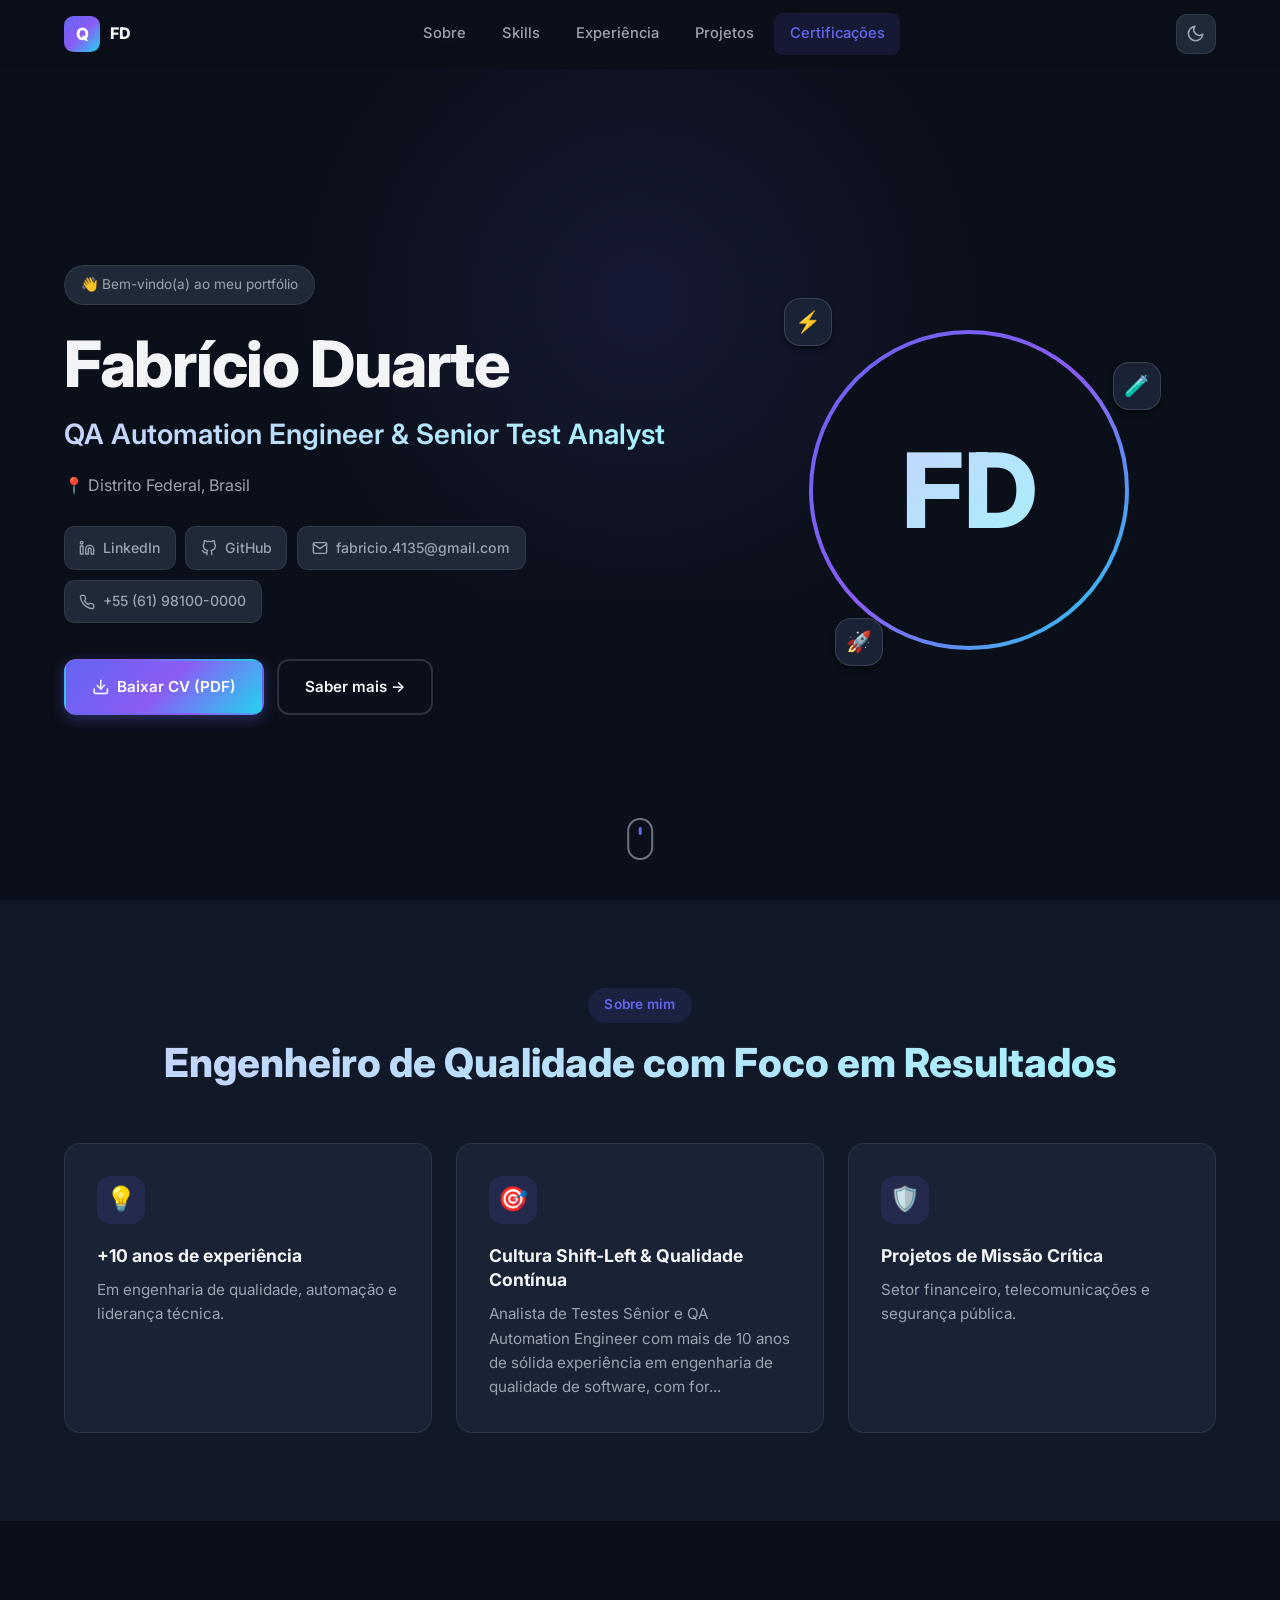
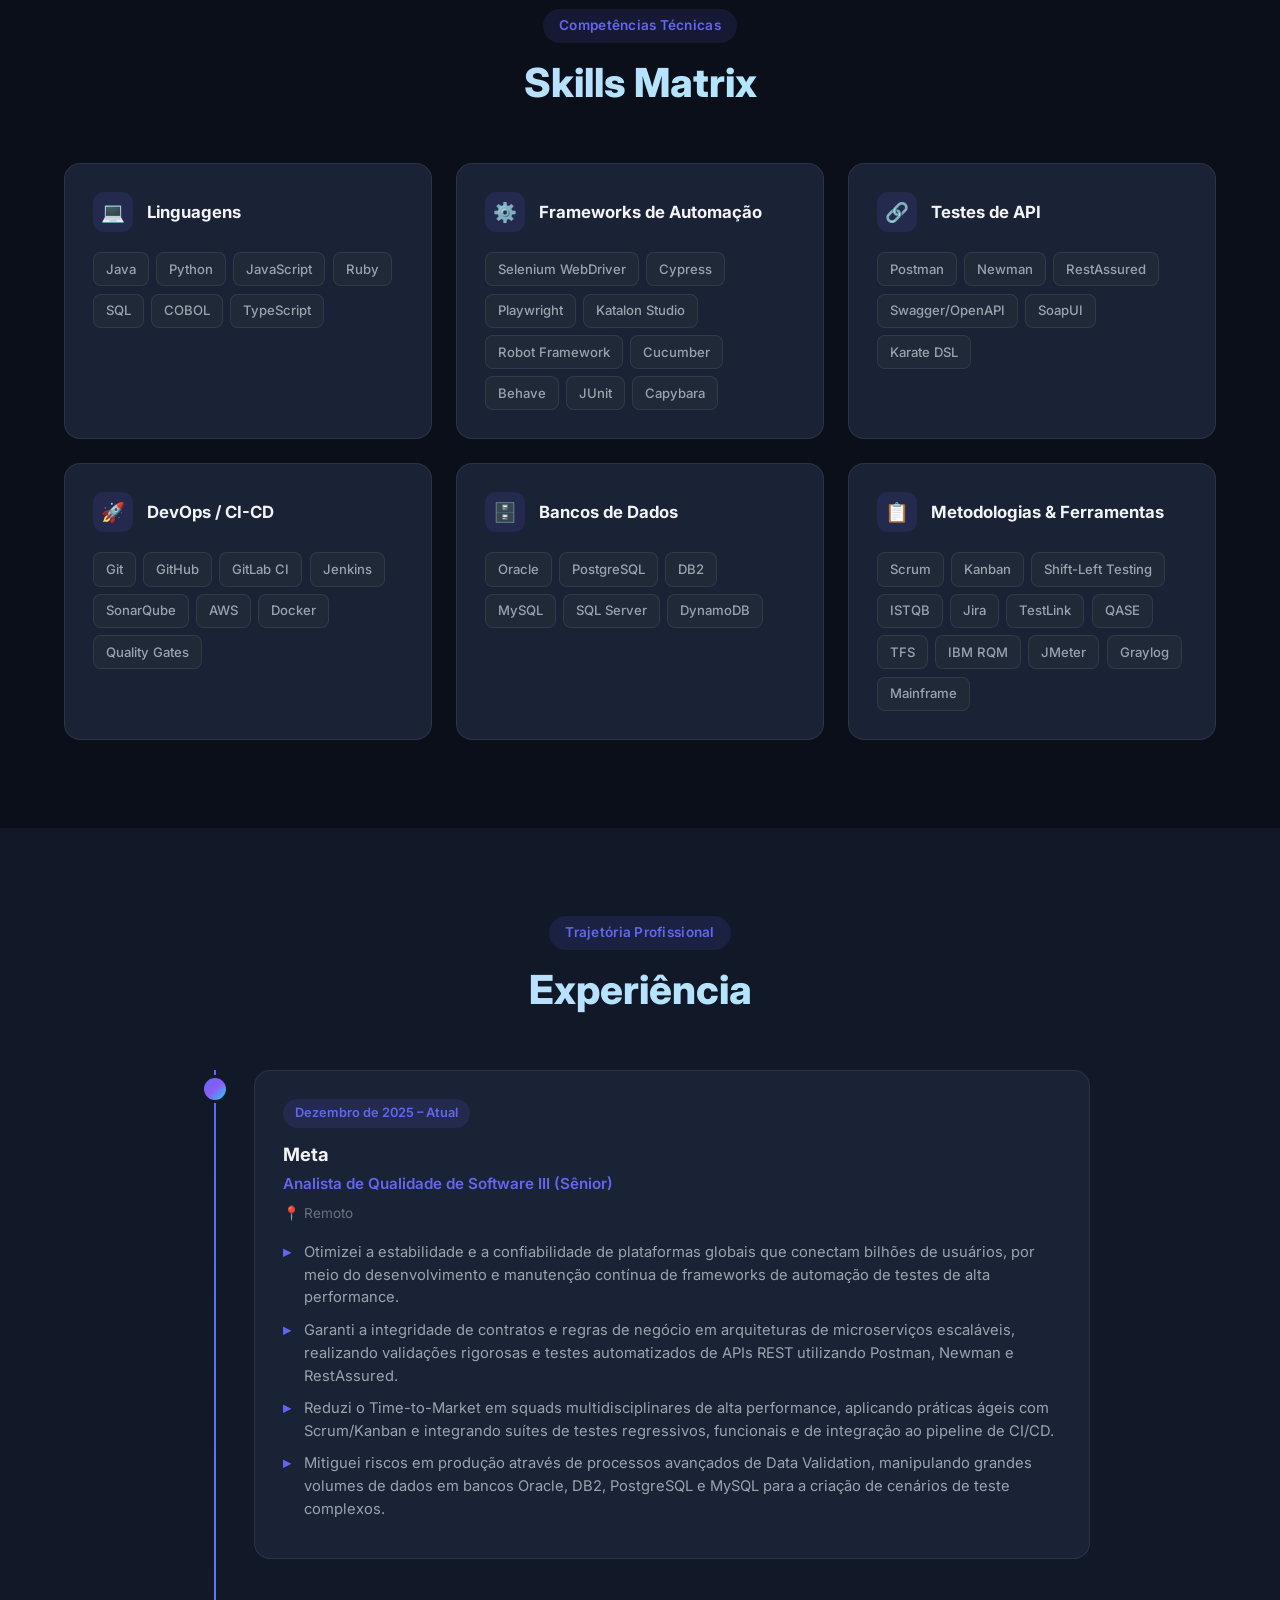
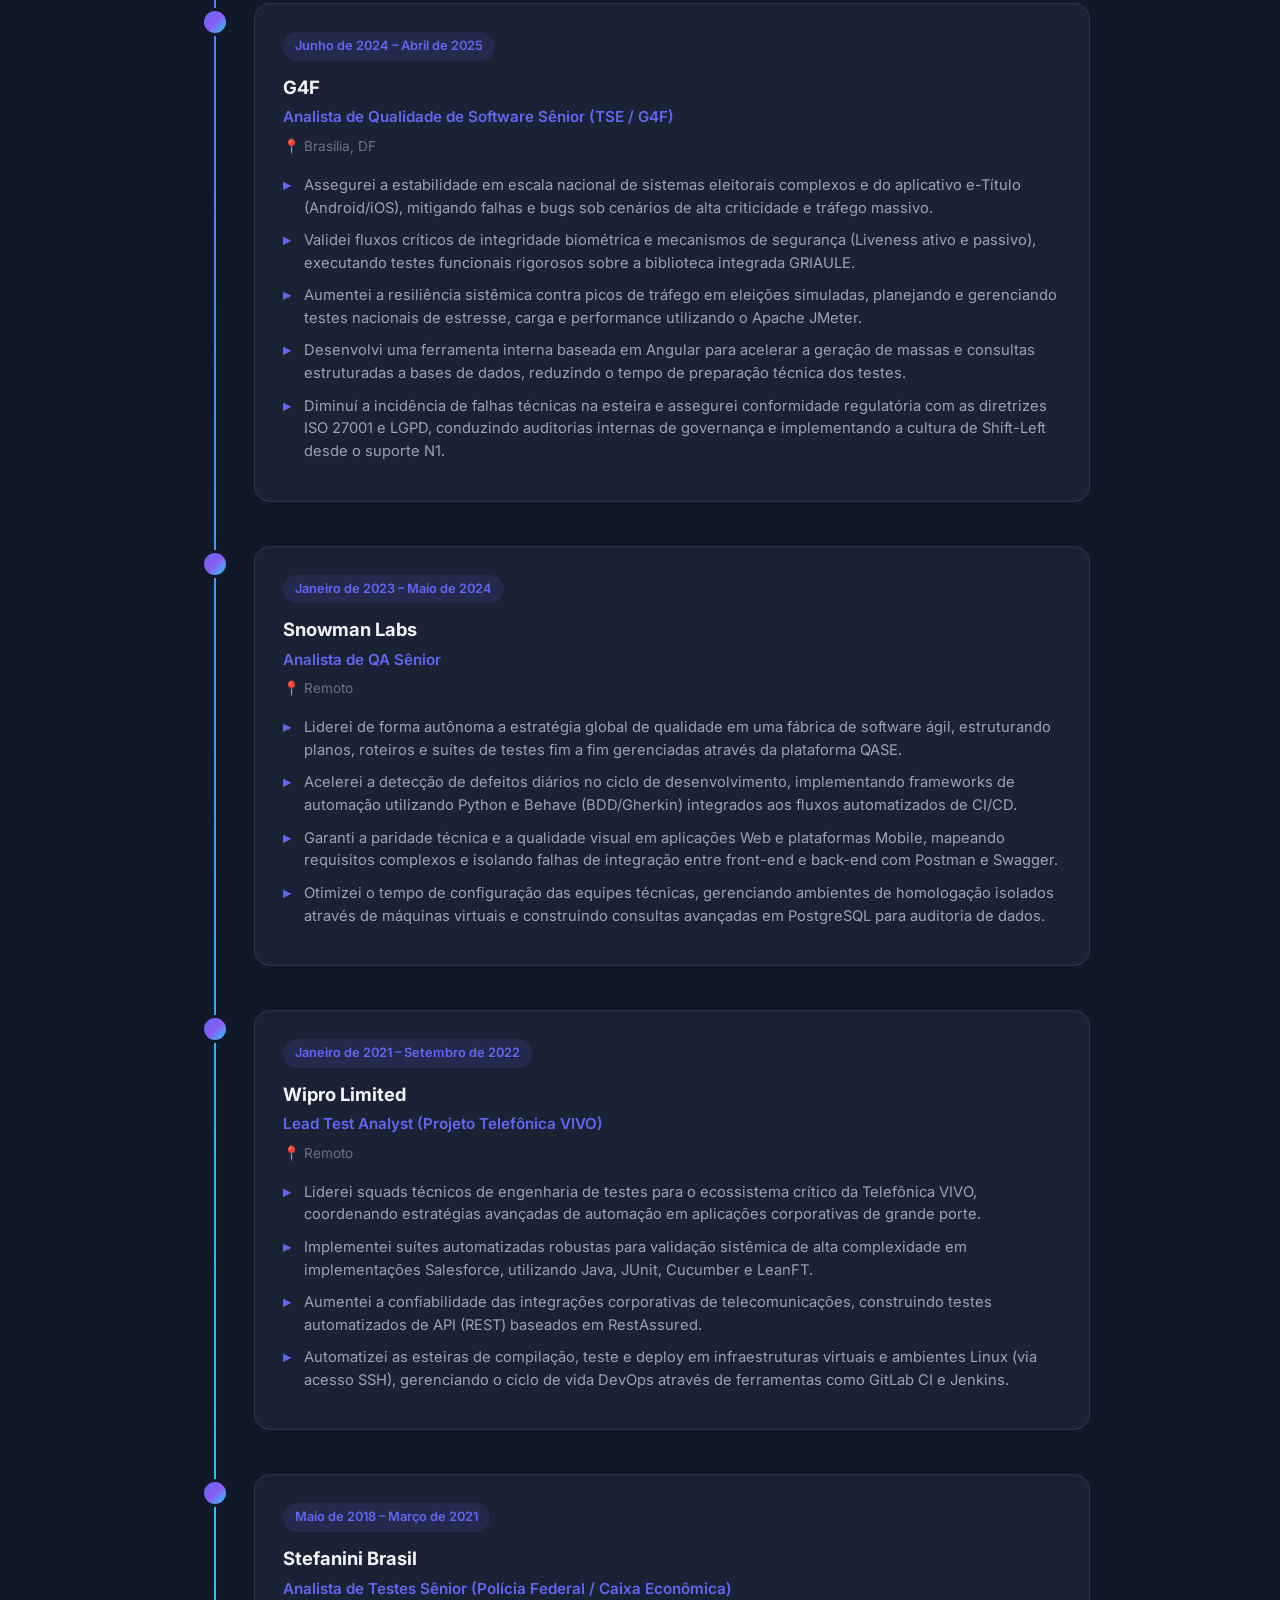
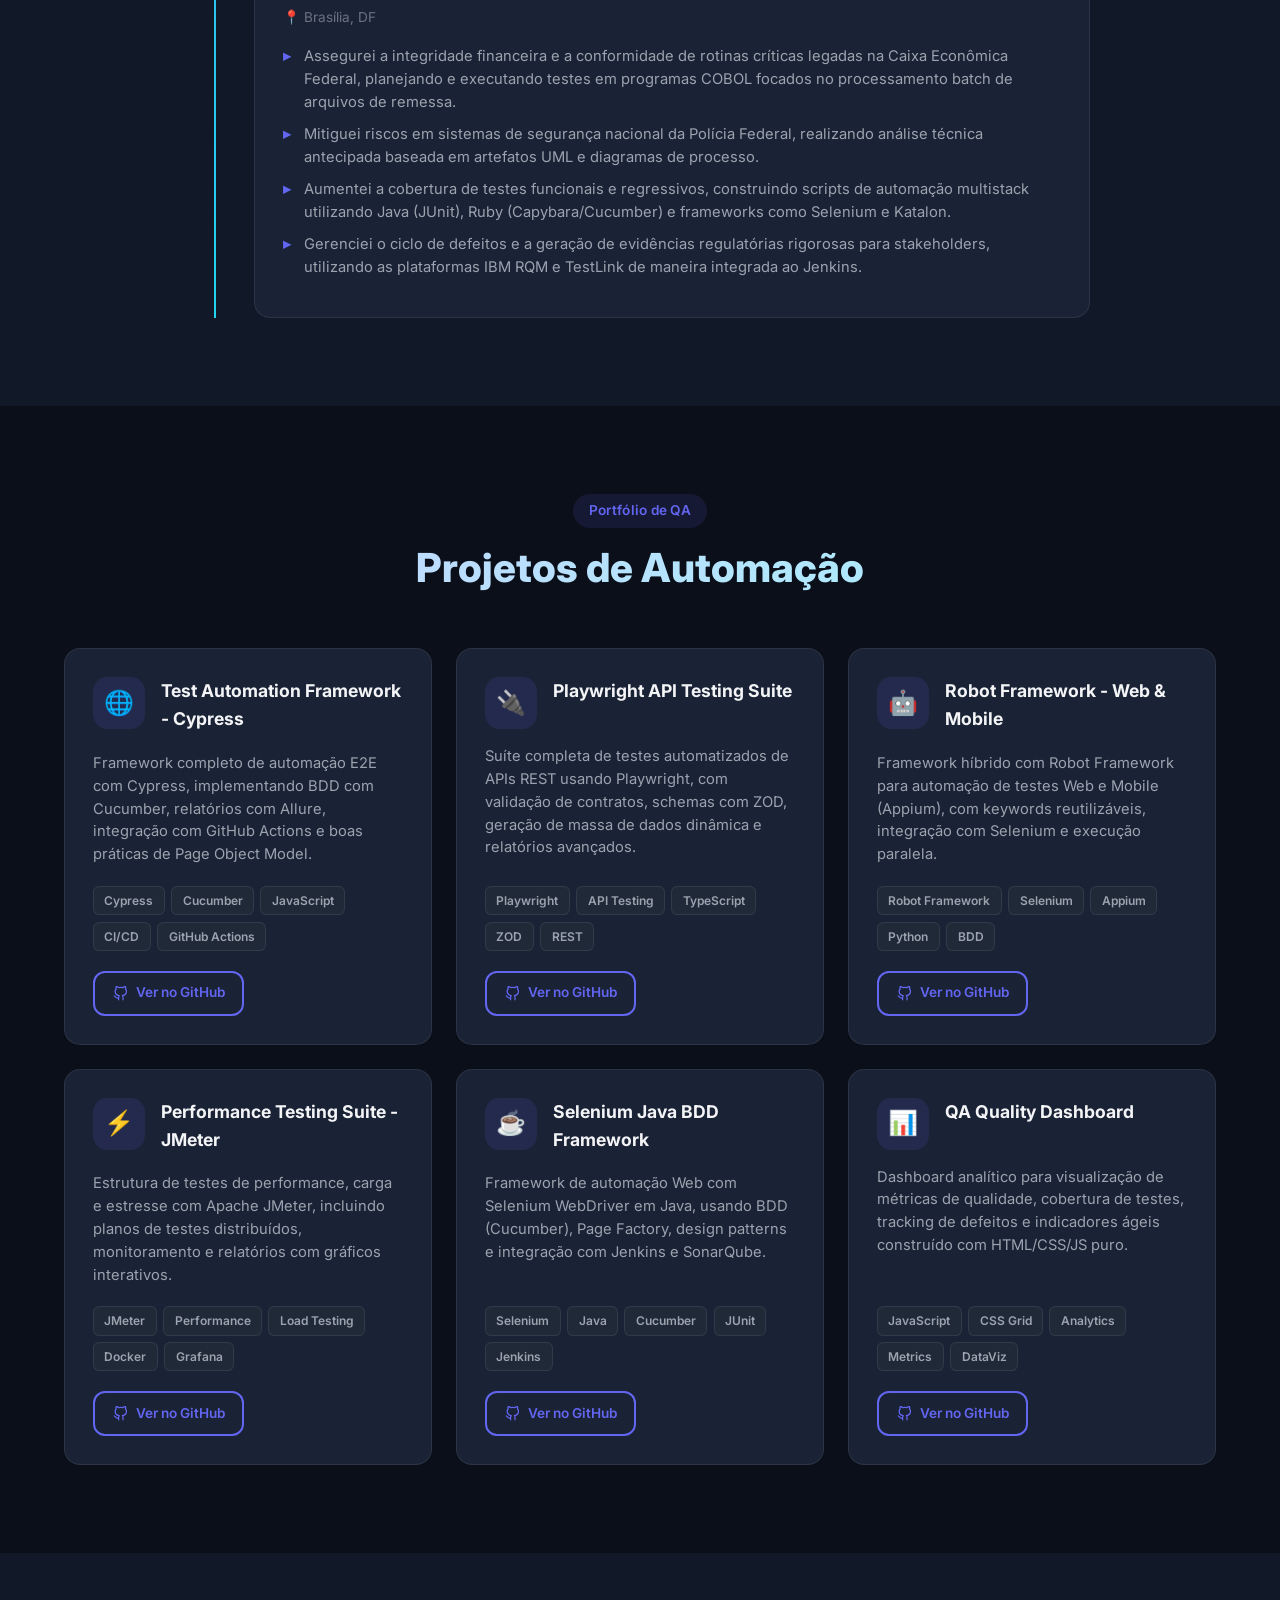
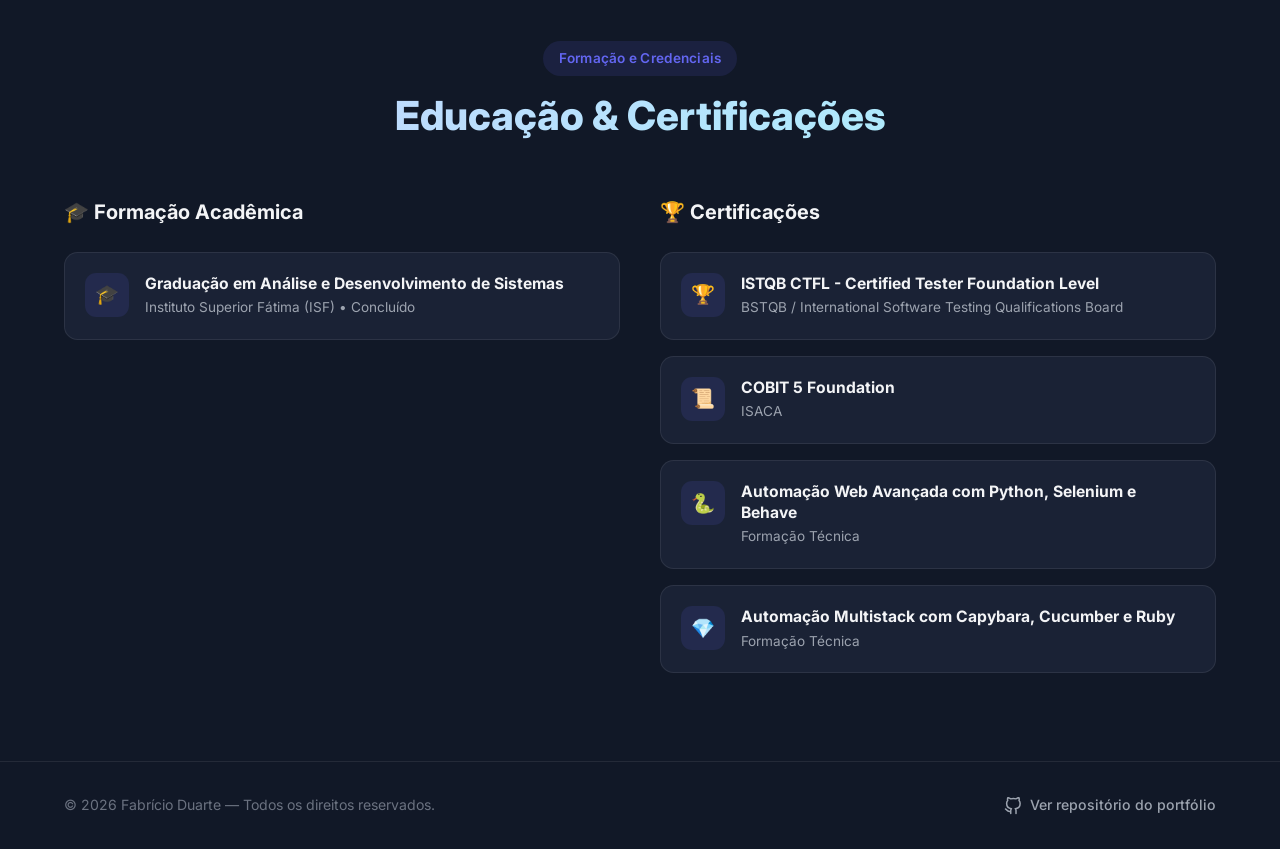
==== index.html @ 8ccc13ae "feat: initial commit portfolio website" ====
<!DOCTYPE html>
<html lang="pt-BR" data-theme="dark">
<head>
  <meta charset="UTF-8" />
  <meta name="viewport" content="width=device-width, initial-scale=1.0" />
  <meta name="description" content="Fabrício Duarte - QA Automation Engineer & Senior Test Analyst com +10 anos de experiência em automação de testes, QA, Selenium, Cypress, Playwright e qualidade de software." />
  <meta name="keywords" content="QA Automation, Test Analyst, Selenium, Cypress, Playwright, Quality Assurance, Testes de Software, Automação, ISTQB, Fabrício Duarte" />
  <meta name="author" content="Fabrício Duarte" />
  <meta name="robots" content="index, follow" />

  <meta property="og:title" content="Fabrício Duarte | QA Automation Engineer & Senior Test Analyst" />
  <meta property="og:description" content="+10 anos de experiência em engenharia de qualidade de software, automação de testes e liderança técnica em projetos de missão crítica." />
  <meta property="og:type" content="website" />
  <meta property="og:locale" content="pt_BR" />
  <meta property="og:url" content="https://bioadsl.github.io/resume/" />
  <meta property="og:image" content="https://bioadsl.github.io/resume/assets/og-image.png" />

  <meta name="twitter:card" content="summary_large_image" />
  <meta name="twitter:title" content="Fabrício Duarte | QA Automation Engineer" />
  <meta name="twitter:description" content="+10 anos de experiência em QA, automação de testes e qualidade de software." />
  <meta name="twitter:image" content="https://bioadsl.github.io/resume/assets/og-image.png" />

  <link rel="icon" type="image/svg+xml" href="data:image/svg+xml,<svg xmlns='http://www.w3.org/2000/svg' viewBox='0 0 100 100'><rect width='100' height='100' rx='20' fill='%236366f1'/><text x='50' y='68' font-size='55' text-anchor='middle' font-family='Arial,sans-serif' font-weight='bold' fill='white'>Q</text></svg>" />
  <link rel="preconnect" href="https://fonts.googleapis.com" />
  <link rel="preconnect" href="https://fonts.gstatic.com" crossorigin />
  <link href="https://fonts.googleapis.com/css2?family=Inter:wght@300;400;500;600;700;800&display=swap" rel="stylesheet" />

  <link rel="stylesheet" href="styles.css" />
  <title>Fabrício Duarte | QA Automation Engineer & Senior Test Analyst</title>
</head>
<body>
  <header class="header">
    <nav class="nav container">
      <a href="#hero" class="nav__logo" aria-label="Ir para o início">
        <span class="logo__icon">Q</span>
        <span class="logo__text">FD</span>
      </a>
      <ul class="nav__links" role="menubar">
        <li role="none"><a role="menuitem" href="#about" class="nav__link">Sobre</a></li>
        <li role="none"><a role="menuitem" href="#skills" class="nav__link">Skills</a></li>
        <li role="none"><a role="menuitem" href="#experience" class="nav__link">Experiência</a></li>
        <li role="none"><a role="menuitem" href="#projects" class="nav__link">Projetos</a></li>
        <li role="none"><a role="menuitem" href="#certs" class="nav__link">Certificações</a></li>
      </ul>
      <div class="nav__actions">
        <button id="themeToggle" class="theme-toggle" aria-label="Alternar tema claro/escuro" title="Alternar tema">
          <svg class="icon icon--sun" xmlns="http://www.w3.org/2000/svg" viewBox="0 0 24 24" fill="none" stroke="currentColor" stroke-width="2" stroke-linecap="round" stroke-linejoin="round">
            <circle cx="12" cy="12" r="5"></circle>
            <line x1="12" y1="1" x2="12" y2="3"></line>
            <line x1="12" y1="21" x2="12" y2="23"></line>
            <line x1="4.22" y1="4.22" x2="5.64" y2="5.64"></line>
            <line x1="18.36" y1="18.36" x2="19.78" y2="19.78"></line>
            <line x1="1" y1="12" x2="3" y2="12"></line>
            <line x1="21" y1="12" x2="23" y2="12"></line>
            <line x1="4.22" y1="19.78" x2="5.64" y2="18.36"></line>
            <line x1="18.36" y1="5.64" x2="19.78" y2="4.22"></line>
          </svg>
          <svg class="icon icon--moon" xmlns="http://www.w3.org/2000/svg" viewBox="0 0 24 24" fill="none" stroke="currentColor" stroke-width="2" stroke-linecap="round" stroke-linejoin="round">
            <path d="M21 12.79A9 9 0 1 1 11.21 3 7 7 0 0 0 21 12.79z"></path>
          </svg>
        </button>
        <button id="menuToggle" class="menu-toggle" aria-label="Abrir menu" aria-expanded="false">
          <span></span><span></span><span></span>
        </button>
      </div>
    </nav>
  </header>

  <main>
    <section id="hero" class="hero section">
      <div class="container hero__inner">
        <div class="hero__content">
          <span class="hero__badge">👋 Bem-vindo(a) ao meu portfólio</span>
          <h1 id="heroName" class="hero__name">Fabrício Duarte</h1>
          <h2 id="heroTitle" class="hero__title">QA Automation Engineer & Senior Test Analyst</h2>
          <p id="heroLocation" class="hero__location">📍 Distrito Federal, Brasil</p>
          <div id="heroSocials" class="hero__socials"></div>
          <div class="hero__cta">
            <a id="downloadCv" href="#" class="btn btn--primary" target="_blank" rel="noopener noreferrer">
              <svg class="btn__icon" xmlns="http://www.w3.org/2000/svg" viewBox="0 0 24 24" fill="none" stroke="currentColor" stroke-width="2" stroke-linecap="round" stroke-linejoin="round">
                <path d="M21 15v4a2 2 0 0 1-2 2H5a2 2 0 0 1-2-2v-4"></path>
                <polyline points="7 10 12 15 17 10"></polyline>
                <line x1="12" y1="15" x2="12" y2="3"></line>
              </svg>
              Baixar CV (PDF)
            </a>
            <a href="#about" class="btn btn--ghost">Saber mais →</a>
          </div>
        </div>
        <div class="hero__visual" aria-hidden="true">
          <div class="hero__avatar">
            <div class="avatar__ring"></div>
            <div class="avatar__initials">FD</div>
            <div class="hero__dots hero__dots--1">⚡</div>
            <div class="hero__dots hero__dots--2">🧪</div>
            <div class="hero__dots hero__dots--3">🚀</div>
          </div>
        </div>
      </div>
      <div class="hero__scroll">
        <a href="#about" aria-label="Rolar para a próxima seção">
          <span class="scroll__mouse"><span class="scroll__wheel"></span></span>
        </a>
      </div>
    </section>

    <section id="about" class="section section--alt">
      <div class="container">
        <div class="section__header">
          <span class="section__eyebrow">Sobre mim</span>
          <h2 class="section__title">Engenheiro de Qualidade com Foco em Resultados</h2>
        </div>
        <div class="about__grid">
          <div class="about__card">
            <div class="about__icon">💡</div>
            <h3>+10 anos de experiência</h3>
            <p>Em engenharia de qualidade, automação e liderança técnica.</p>
          </div>
          <div class="about__card">
            <div class="about__icon">🎯</div>
            <h3 id="aboutSummary"></h3>
            <p id="aboutSummaryText"></p>
          </div>
          <div class="about__card">
            <div class="about__icon">🛡️</div>
            <h3>Projetos de Missão Crítica</h3>
            <p>Setor financeiro, telecomunicações e segurança pública.</p>
          </div>
        </div>
      </div>
    </section>

    <section id="skills" class="section">
      <div class="container">
        <div class="section__header">
          <span class="section__eyebrow">Competências Técnicas</span>
          <h2 class="section__title">Skills Matrix</h2>
        </div>
        <div id="skillsGrid" class="skills__grid"></div>
      </div>
    </section>

    <section id="experience" class="section section--alt">
      <div class="container">
        <div class="section__header">
          <span class="section__eyebrow">Trajetória Profissional</span>
          <h2 class="section__title">Experiência</h2>
        </div>
        <div id="timeline" class="timeline"></div>
      </div>
    </section>

    <section id="projects" class="section">
      <div class="container">
        <div class="section__header">
          <span class="section__eyebrow">Portfólio de QA</span>
          <h2 class="section__title">Projetos de Automação</h2>
        </div>
        <div id="projectsGrid" class="projects__grid"></div>
      </div>
    </section>

    <section id="certs" class="section section--alt">
      <div class="container">
        <div class="section__header">
          <span class="section__eyebrow">Formação e Credenciais</span>
          <h2 class="section__title">Educação & Certificações</h2>
        </div>
        <div class="certs__grid">
          <div>
            <h3 class="subsection__title">🎓 Formação Acadêmica</h3>
            <div id="educationList" class="list"></div>
          </div>
          <div>
            <h3 class="subsection__title">🏆 Certificações</h3>
            <div id="certificationsList" class="list"></div>
          </div>
        </div>
      </div>
    </section>
  </main>

  <footer class="footer">
    <div class="container footer__inner">
      <p id="footerText"></p>
      <a id="repoLink" class="footer__repo" href="#" target="_blank" rel="noopener noreferrer">
        <svg xmlns="http://www.w3.org/2000/svg" width="18" height="18" viewBox="0 0 24 24" fill="none" stroke="currentColor" stroke-width="2" stroke-linecap="round" stroke-linejoin="round">
          <path d="M9 19c-5 1.5-5-2.5-7-3m14 6v-3.87a3.37 3.37 0 0 0-.94-2.61c3.14-.35 6.44-1.54 6.44-7A5.44 5.44 0 0 0 20 4.77 5.07 5.07 0 0 0 19.91 1S18.73.65 16 2.48a13.38 13.38 0 0 0-7 0C6.27.65 5.09 1 5.09 1A5.07 5.07 0 0 0 5 4.77a5.44 5.44 0 0 0-1.5 3.78c0 5.42 3.3 6.61 6.44 7A3.37 3.37 0 0 0 9 18.13V22"></path>
        </svg>
        Ver repositório do portfólio
      </a>
    </div>
  </footer>

  <button id="backToTop" class="back-to-top" aria-label="Voltar ao topo" title="Voltar ao topo">
    <svg xmlns="http://www.w3.org/2000/svg" viewBox="0 0 24 24" fill="none" stroke="currentColor" stroke-width="2" stroke-linecap="round" stroke-linejoin="round">
      <polyline points="18 15 12 9 6 15"></polyline>
    </svg>
  </button>

  <script src="script.js"></script>
</body>
</html>
---- styles.css ----
:root,
[data-theme="dark"] {
  --bg-primary: #0b0f19;
  --bg-secondary: #111827;
  --bg-tertiary: #1f2937;
  --bg-card: #1a2235;
  --bg-hover: #243049;
  --border: rgba(255, 255, 255, 0.08);
  --border-strong: rgba(255, 255, 255, 0.14);
  --text-primary: #f3f4f6;
  --text-secondary: #9ca3af;
  --text-muted: #6b7280;
  --accent: #6366f1;
  --accent-hover: #4f46e5;
  --accent-light: rgba(99, 102, 241, 0.12);
  --accent-2: #22d3ee;
  --accent-3: #10b981;
  --gradient-primary: linear-gradient(135deg, #6366f1 0%, #8b5cf6 50%, #22d3ee 100%);
  --gradient-text: linear-gradient(135deg, #c7d2fe 0%, #a5f3fc 100%);
  --shadow-sm: 0 1px 2px rgba(0, 0, 0, 0.3);
  --shadow: 0 4px 6px -1px rgba(0, 0, 0, 0.4), 0 2px 4px -2px rgba(0, 0, 0, 0.3);
  --shadow-lg: 0 25px 50px -12px rgba(0, 0, 0, 0.6);
  --success: #10b981;
  --warning: #f59e0b;
  --danger: #ef4444;
}

[data-theme="light"] {
  --bg-primary: #ffffff;
  --bg-secondary: #f8fafc;
  --bg-tertiary: #f1f5f9;
  --bg-card: #ffffff;
  --bg-hover: #f1f5f9;
  --border: rgba(15, 23, 42, 0.08);
  --border-strong: rgba(15, 23, 42, 0.16);
  --text-primary: #0f172a;
  --text-secondary: #475569;
  --text-muted: #94a3b8;
  --accent: #4f46e5;
  --accent-hover: #4338ca;
  --accent-light: rgba(79, 70, 229, 0.1);
  --accent-2: #0891b2;
  --accent-3: #059669;
  --gradient-primary: linear-gradient(135deg, #4f46e5 0%, #7c3aed 50%, #0891b2 100%);
  --gradient-text: linear-gradient(135deg, #4338ca 0%, #0891b2 100%);
  --shadow-sm: 0 1px 2px rgba(15, 23, 42, 0.05);
  --shadow: 0 4px 6px -1px rgba(15, 23, 42, 0.08), 0 2px 4px -2px rgba(15, 23, 42, 0.06);
  --shadow-lg: 0 25px 50px -12px rgba(15, 23, 42, 0.18);
  --success: #059669;
  --warning: #d97706;
  --danger: #dc2626;
}

* {
  margin: 0;
  padding: 0;
  box-sizing: border-box;
}

html {
  scroll-behavior: smooth;
  -webkit-font-smoothing: antialiased;
  -moz-osx-font-smoothing: grayscale;
}

body {
  font-family: 'Inter', -apple-system, BlinkMacSystemFont, 'Segoe UI', Roboto, Oxygen, Ubuntu, Cantarell, sans-serif;
  background-color: var(--bg-primary);
  color: var(--text-primary);
  line-height: 1.6;
  transition: background-color 0.35s ease, color 0.35s ease;
  overflow-x: hidden;
}

.container {
  width: 100%;
  max-width: 1200px;
  margin: 0 auto;
  padding: 0 1.5rem;
}

.section {
  padding: 5.5rem 0;
  position: relative;
}

.section--alt {
  background-color: var(--bg-secondary);
}

.section__header {
  text-align: center;
  margin-bottom: 3.5rem;
}

.section__eyebrow {
  display: inline-block;
  padding: 0.4rem 1rem;
  background: var(--accent-light);
  color: var(--accent);
  border-radius: 999px;
  font-size: 0.85rem;
  font-weight: 600;
  margin-bottom: 1rem;
  letter-spacing: 0.02em;
}

.section__title {
  font-size: clamp(1.8rem, 4vw, 2.5rem);
  font-weight: 800;
  line-height: 1.2;
  background: var(--gradient-text);
  -webkit-background-clip: text;
  background-clip: text;
  -webkit-text-fill-color: transparent;
}

.subsection__title {
  font-size: 1.25rem;
  font-weight: 700;
  margin-bottom: 1.5rem;
  color: var(--text-primary);
}

.btn {
  display: inline-flex;
  align-items: center;
  justify-content: center;
  gap: 0.5rem;
  padding: 0.85rem 1.6rem;
  border-radius: 0.75rem;
  font-size: 0.95rem;
  font-weight: 600;
  text-decoration: none;
  cursor: pointer;
  border: 2px solid transparent;
  transition: all 0.25s cubic-bezier(0.4, 0, 0.2, 1);
  white-space: nowrap;
}

.btn__icon {
  width: 1.1rem;
  height: 1.1rem;
}

.btn--primary {
  background: var(--gradient-primary);
  color: white;
  box-shadow: 0 4px 14px rgba(99, 102, 241, 0.35);
}

.btn--primary:hover {
  transform: translateY(-2px);
  box-shadow: 0 8px 24px rgba(99, 102, 241, 0.5);
}

.btn--ghost {
  background: transparent;
  color: var(--text-primary);
  border-color: var(--border-strong);
}

.btn--ghost:hover {
  background: var(--bg-hover);
  border-color: var(--accent);
  color: var(--accent);
}

.btn--outline {
  background: transparent;
  color: var(--accent);
  border-color: var(--accent);
  padding: 0.6rem 1.1rem;
  font-size: 0.85rem;
}

.btn--outline:hover {
  background: var(--accent);
  color: white;
  transform: translateY(-1px);
}

.header {
  position: fixed;
  top: 0;
  left: 0;
  right: 0;
  z-index: 100;
  backdrop-filter: blur(14px);
  -webkit-backdrop-filter: blur(14px);
  background: rgba(11, 15, 25, 0.75);
  border-bottom: 1px solid transparent;
  transition: all 0.3s ease;
}

[data-theme="light"] .header {
  background: rgba(255, 255, 255, 0.8);
}

.header.scrolled {
  border-bottom-color: var(--border);
}

.nav {
  display: flex;
  align-items: center;
  justify-content: space-between;
  height: 4.25rem;
}

.nav__logo {
  display: flex;
  align-items: center;
  gap: 0.6rem;
  text-decoration: none;
  font-weight: 800;
  color: var(--text-primary);
}

.logo__icon {
  display: inline-flex;
  align-items: center;
  justify-content: center;
  width: 2.25rem;
  height: 2.25rem;
  border-radius: 0.6rem;
  background: var(--gradient-primary);
  color: white;
  font-size: 1.05rem;
  font-weight: 800;
}

.logo__text {
  font-size: 1rem;
  letter-spacing: 0.02em;
}

.nav__links {
  display: flex;
  align-items: center;
  gap: 0.35rem;
  list-style: none;
}

.nav__link {
  display: block;
  padding: 0.55rem 0.95rem;
  border-radius: 0.55rem;
  color: var(--text-secondary);
  text-decoration: none;
  font-size: 0.92rem;
  font-weight: 500;
  transition: all 0.2s ease;
}

.nav__link:hover,
.nav__link.active {
  color: var(--accent);
  background: var(--accent-light);
}

.nav__actions {
  display: flex;
  align-items: center;
  gap: 0.6rem;
}

.theme-toggle {
  display: inline-flex;
  align-items: center;
  justify-content: center;
  width: 2.5rem;
  height: 2.5rem;
  border-radius: 0.7rem;
  background: var(--bg-tertiary);
  border: 1px solid var(--border);
  color: var(--text-secondary);
  cursor: pointer;
  transition: all 0.2s ease;
  position: relative;
  overflow: hidden;
}

.theme-toggle:hover {
  color: var(--accent);
  border-color: var(--accent);
}

.icon {
  width: 1.2rem;
  height: 1.2rem;
  position: absolute;
  transition: all 0.35s cubic-bezier(0.4, 0, 0.2, 1);
}

[data-theme="dark"] .icon--sun {
  opacity: 0;
  transform: translateY(20px) rotate(90deg);
}

[data-theme="dark"] .icon--moon {
  opacity: 1;
  transform: translateY(0) rotate(0);
}

[data-theme="light"] .icon--sun {
  opacity: 1;
  transform: translateY(0) rotate(0);
}

[data-theme="light"] .icon--moon {
  opacity: 0;
  transform: translateY(-20px) rotate(-90deg);
}

.menu-toggle {
  display: none;
  flex-direction: column;
  justify-content: center;
  align-items: center;
  gap: 0.3rem;
  width: 2.5rem;
  height: 2.5rem;
  background: var(--bg-tertiary);
  border: 1px solid var(--border);
  border-radius: 0.7rem;
  cursor: pointer;
}

.menu-toggle span {
  display: block;
  width: 1.2rem;
  height: 2px;
  background: var(--text-secondary);
  border-radius: 2px;
  transition: all 0.3s ease;
}

.hero {
  padding-top: 10rem;
  padding-bottom: 5rem;
  min-height: 100vh;
  display: flex;
  align-items: center;
  position: relative;
  overflow: hidden;
}

.hero::before {
  content: '';
  position: absolute;
  top: 0;
  left: 50%;
  transform: translateX(-50%);
  width: 100%;
  max-width: 900px;
  height: 600px;
  background: radial-gradient(circle at center, var(--accent-light) 0%, transparent 65%);
  pointer-events: none;
}

.hero__inner {
  display: grid;
  grid-template-columns: 1.1fr 0.9fr;
  gap: 3.5rem;
  align-items: center;
  position: relative;
  z-index: 1;
}

.hero__badge {
  display: inline-block;
  padding: 0.5rem 1rem;
  background: var(--bg-tertiary);
  border: 1px solid var(--border);
  border-radius: 999px;
  font-size: 0.85rem;
  color: var(--text-secondary);
  margin-bottom: 1.5rem;
}

.hero__name {
  font-size: clamp(2.5rem, 6vw, 4rem);
  font-weight: 800;
  line-height: 1.1;
  margin-bottom: 0.8rem;
  color: var(--text-primary);
  letter-spacing: -0.02em;
}

.hero__title {
  font-size: clamp(1.2rem, 2.5vw, 1.75rem);
  font-weight: 600;
  background: var(--gradient-text);
  -webkit-background-clip: text;
  background-clip: text;
  -webkit-text-fill-color: transparent;
  margin-bottom: 1rem;
}

.hero__location {
  color: var(--text-secondary);
  font-size: 1rem;
  margin-bottom: 1.75rem;
}

.hero__socials {
  display: flex;
  flex-wrap: wrap;
  gap: 0.6rem;
  margin-bottom: 2.25rem;
}

.social-link {
  display: inline-flex;
  align-items: center;
  gap: 0.5rem;
  padding: 0.6rem 0.9rem;
  background: var(--bg-tertiary);
  border: 1px solid var(--border);
  border-radius: 0.65rem;
  color: var(--text-secondary);
  text-decoration: none;
  font-size: 0.88rem;
  font-weight: 500;
  transition: all 0.2s ease;
}

.social-link svg {
  width: 1rem;
  height: 1rem;
}

.social-link:hover {
  background: var(--accent-light);
  border-color: var(--accent);
  color: var(--accent);
  transform: translateY(-2px);
}

.hero__cta {
  display: flex;
  flex-wrap: wrap;
  gap: 0.85rem;
}

.hero__visual {
  display: flex;
  align-items: center;
  justify-content: center;
}

.hero__avatar {
  position: relative;
  width: clamp(220px, 28vw, 320px);
  height: clamp(220px, 28vw, 320px);
  display: flex;
  align-items: center;
  justify-content: center;
}

.avatar__ring {
  position: absolute;
  inset: 0;
  border-radius: 50%;
  background: var(--gradient-primary);
  padding: 4px;
  animation: spin 10s linear infinite;
}

.avatar__ring::before {
  content: '';
  position: absolute;
  inset: 4px;
  border-radius: 50%;
  background: var(--bg-primary);
}

@keyframes spin {
  from { transform: rotate(0deg); }
  to { transform: rotate(360deg); }
}

.avatar__initials {
  position: relative;
  z-index: 1;
  font-size: clamp(4rem, 9vw, 6.5rem);
  font-weight: 800;
  background: var(--gradient-text);
  -webkit-background-clip: text;
  background-clip: text;
  -webkit-text-fill-color: transparent;
}

.hero__dots {
  position: absolute;
  width: 3rem;
  height: 3rem;
  display: flex;
  align-items: center;
  justify-content: center;
  background: var(--bg-card);
  border: 1px solid var(--border-strong);
  border-radius: 1rem;
  font-size: 1.3rem;
  box-shadow: var(--shadow);
  animation: float 4s ease-in-out infinite;
}

.hero__dots--1 { top: -10%; left: -8%; animation-delay: 0s; }
.hero__dots--2 { top: 10%; right: -10%; animation-delay: 1.2s; }
.hero__dots--3 { bottom: -5%; left: 8%; animation-delay: 2.4s; }

@keyframes float {
  0%, 100% { transform: translateY(0); }
  50% { transform: translateY(-12px); }
}

.hero__scroll {
  position: absolute;
  bottom: 2.5rem;
  left: 50%;
  transform: translateX(-50%);
}

.scroll__mouse {
  display: block;
  width: 1.6rem;
  height: 2.6rem;
  border: 2px solid var(--text-muted);
  border-radius: 0.8rem;
  position: relative;
}

.scroll__wheel {
  display: block;
  position: absolute;
  top: 0.4rem;
  left: 50%;
  transform: translateX(-50%);
  width: 3px;
  height: 8px;
  border-radius: 2px;
  background: var(--accent);
  animation: scroll-wheel 1.8s ease-in-out infinite;
}

@keyframes scroll-wheel {
  0% { opacity: 1; top: 0.4rem; }
  100% { opacity: 0; top: 1.3rem; }
}

.about__grid {
  display: grid;
  grid-template-columns: repeat(auto-fit, minmax(280px, 1fr));
  gap: 1.5rem;
}

.about__card {
  padding: 2rem;
  background: var(--bg-card);
  border: 1px solid var(--border);
  border-radius: 1rem;
  transition: all 0.3s ease;
}

.about__card:hover {
  transform: translateY(-4px);
  border-color: var(--accent);
  box-shadow: var(--shadow-lg);
}

.about__icon {
  width: 3rem;
  height: 3rem;
  display: inline-flex;
  align-items: center;
  justify-content: center;
  background: var(--accent-light);
  border-radius: 0.85rem;
  font-size: 1.5rem;
  margin-bottom: 1.25rem;
}

.about__card h3 {
  font-size: 1.1rem;
  font-weight: 700;
  color: var(--text-primary);
  margin-bottom: 0.6rem;
  line-height: 1.4;
}

.about__card p {
  color: var(--text-secondary);
  font-size: 0.95rem;
}

.skills__grid {
  display: grid;
  grid-template-columns: repeat(auto-fit, minmax(300px, 1fr));
  gap: 1.5rem;
}

.skill-card {
  padding: 1.75rem;
  background: var(--bg-card);
  border: 1px solid var(--border);
  border-radius: 1rem;
  transition: all 0.3s ease;
}

.skill-card:hover {
  transform: translateY(-3px);
  border-color: var(--accent);
  box-shadow: var(--shadow-lg);
}

.skill-card__header {
  display: flex;
  align-items: center;
  gap: 0.85rem;
  margin-bottom: 1.25rem;
}

.skill-card__icon {
  width: 2.5rem;
  height: 2.5rem;
  display: inline-flex;
  align-items: center;
  justify-content: center;
  background: var(--accent-light);
  border-radius: 0.7rem;
  font-size: 1.2rem;
}

.skill-card__name {
  font-size: 1.05rem;
  font-weight: 700;
  color: var(--text-primary);
}

.skill-card__items {
  display: flex;
  flex-wrap: wrap;
  gap: 0.45rem;
}

.skill-tag {
  display: inline-block;
  padding: 0.35rem 0.75rem;
  background: var(--bg-tertiary);
  border: 1px solid var(--border);
  border-radius: 0.5rem;
  font-size: 0.82rem;
  color: var(--text-secondary);
  font-weight: 500;
  transition: all 0.2s ease;
}

.skill-tag:hover {
  background: var(--accent-light);
  border-color: var(--accent);
  color: var(--accent);
  transform: translateY(-1px);
}

.timeline {
  position: relative;
  max-width: 900px;
  margin: 0 auto;
}

.timeline::before {
  content: '';
  position: absolute;
  top: 0;
  bottom: 0;
  left: 1.5rem;
  width: 2px;
  background: linear-gradient(180deg, var(--accent), var(--accent-2));
}

.timeline__item {
  position: relative;
  padding-left: 4rem;
  padding-bottom: 2.75rem;
}

.timeline__item:last-child {
  padding-bottom: 0;
}

.timeline__dot {
  position: absolute;
  left: 0.7rem;
  top: 0.3rem;
  width: 1.75rem;
  height: 1.75rem;
  background: var(--gradient-primary);
  border-radius: 50%;
  border: 3px solid var(--bg-secondary);
  z-index: 1;
}

[data-theme="light"] .timeline__dot {
  border-color: var(--bg-secondary);
}

.timeline__card {
  background: var(--bg-card);
  border: 1px solid var(--border);
  border-radius: 1rem;
  padding: 1.75rem;
  transition: all 0.3s ease;
}

.timeline__card:hover {
  border-color: var(--accent);
  transform: translateX(4px);
  box-shadow: var(--shadow);
}

.timeline__period {
  display: inline-block;
  padding: 0.25rem 0.75rem;
  background: var(--accent-light);
  color: var(--accent);
  border-radius: 999px;
  font-size: 0.8rem;
  font-weight: 600;
  margin-bottom: 0.75rem;
}

.timeline__company {
  font-size: 1.15rem;
  font-weight: 700;
  color: var(--text-primary);
  margin-bottom: 0.2rem;
}

.timeline__position {
  color: var(--accent);
  font-weight: 600;
  font-size: 0.95rem;
  margin-bottom: 0.4rem;
}

.timeline__location {
  color: var(--text-muted);
  font-size: 0.85rem;
  margin-bottom: 1rem;
}

.timeline__highlights {
  list-style: none;
}

.timeline__highlights li {
  position: relative;
  padding-left: 1.3rem;
  margin-bottom: 0.6rem;
  color: var(--text-secondary);
  font-size: 0.92rem;
  line-height: 1.55;
}

.timeline__highlights li::before {
  content: '▸';
  position: absolute;
  left: 0;
  top: 0;
  color: var(--accent);
  font-weight: 700;
}

.projects__grid {
  display: grid;
  grid-template-columns: repeat(auto-fit, minmax(320px, 1fr));
  gap: 1.5rem;
}

.project-card {
  display: flex;
  flex-direction: column;
  background: var(--bg-card);
  border: 1px solid var(--border);
  border-radius: 1rem;
  padding: 1.75rem;
  transition: all 0.35s cubic-bezier(0.4, 0, 0.2, 1);
  position: relative;
  overflow: hidden;
}

.project-card::before {
  content: '';
  position: absolute;
  top: 0;
  left: 0;
  right: 0;
  height: 3px;
  background: var(--gradient-primary);
  transform: scaleX(0);
  transform-origin: left;
  transition: transform 0.35s ease;
}

.project-card:hover {
  transform: translateY(-6px);
  border-color: var(--accent);
  box-shadow: var(--shadow-lg);
}

.project-card:hover::before {
  transform: scaleX(1);
}

.project-card__header {
  display: flex;
  align-items: flex-start;
  justify-content: space-between;
  gap: 1rem;
  margin-bottom: 1rem;
}

.project-card__icon {
  width: 3.25rem;
  height: 3.25rem;
  display: flex;
  align-items: center;
  justify-content: center;
  background: var(--accent-light);
  border-radius: 0.9rem;
  font-size: 1.5rem;
  flex-shrink: 0;
}

.project-card__title {
  font-size: 1.1rem;
  font-weight: 700;
  color: var(--text-primary);
  margin-bottom: 0.15rem;
  flex: 1;
}

.project-card__description {
  color: var(--text-secondary);
  font-size: 0.92rem;
  line-height: 1.55;
  margin-bottom: 1.25rem;
  flex: 1;
}

.project-card__tags {
  display: flex;
  flex-wrap: wrap;
  gap: 0.4rem;
  margin-bottom: 1.25rem;
}

.project-tag {
  display: inline-block;
  padding: 0.25rem 0.65rem;
  background: var(--bg-tertiary);
  border: 1px solid var(--border);
  border-radius: 0.4rem;
  font-size: 0.75rem;
  color: var(--text-secondary);
  font-weight: 600;
}

.project-card__footer {
  margin-top: auto;
}

.certs__grid {
  display: grid;
  grid-template-columns: 1fr 1fr;
  gap: 2.5rem;
}

.list {
  display: flex;
  flex-direction: column;
  gap: 1rem;
}

.list__item {
  display: flex;
  align-items: flex-start;
  gap: 1rem;
  padding: 1.25rem;
  background: var(--bg-card);
  border: 1px solid var(--border);
  border-radius: 0.85rem;
  transition: all 0.25s ease;
}

.list__item:hover {
  border-color: var(--accent);
  transform: translateX(3px);
}

.list__icon {
  width: 2.75rem;
  height: 2.75rem;
  display: flex;
  align-items: center;
  justify-content: center;
  background: var(--accent-light);
  border-radius: 0.7rem;
  font-size: 1.2rem;
  flex-shrink: 0;
}

.list__content h4 {
  font-size: 0.98rem;
  font-weight: 700;
  color: var(--text-primary);
  margin-bottom: 0.2rem;
  line-height: 1.35;
}

.list__content p {
  color: var(--text-secondary);
  font-size: 0.85rem;
}

.footer {
  padding: 2rem 0;
  border-top: 1px solid var(--border);
  background: var(--bg-secondary);
}

.footer__inner {
  display: flex;
  flex-wrap: wrap;
  align-items: center;
  justify-content: space-between;
  gap: 1rem;
}

.footer p {
  color: var(--text-muted);
  font-size: 0.88rem;
}

.footer__repo {
  display: inline-flex;
  align-items: center;
  gap: 0.5rem;
  color: var(--text-secondary);
  text-decoration: none;
  font-size: 0.88rem;
  font-weight: 500;
  transition: color 0.2s ease;
}

.footer__repo:hover {
  color: var(--accent);
}

.back-to-top {
  position: fixed;
  bottom: 2rem;
  right: 2rem;
  width: 2.8rem;
  height: 2.8rem;
  display: flex;
  align-items: center;
  justify-content: center;
  background: var(--gradient-primary);
  color: white;
  border: none;
  border-radius: 0.8rem;
  cursor: pointer;
  opacity: 0;
  visibility: hidden;
  transform: translateY(15px);
  transition: all 0.3s ease;
  box-shadow: 0 6px 20px rgba(99, 102, 241, 0.4);
  z-index: 90;
}

.back-to-top svg {
  width: 1.25rem;
  height: 1.25rem;
}

.back-to-top.visible {
  opacity: 1;
  visibility: visible;
  transform: translateY(0);
}

.back-to-top:hover {
  transform: translateY(-3px);
  box-shadow: 0 10px 28px rgba(99, 102, 241, 0.55);
}

.fade-in {
  opacity: 0;
  transform: translateY(24px);
  transition: opacity 0.7s ease, transform 0.7s ease;
}

.fade-in.visible {
  opacity: 1;
  transform: translateY(0);
}

@media (max-width: 968px) {
  .hero__inner {
    grid-template-columns: 1fr;
    gap: 3rem;
    text-align: center;
  }

  .hero__content {
    order: 2;
  }

  .hero__visual {
    order: 1;
  }

  .hero__socials,
  .hero__cta {
    justify-content: center;
  }

  .certs__grid {
    grid-template-columns: 1fr;
    gap: 2rem;
  }
}

@media (max-width: 768px) {
  .section {
    padding: 4rem 0;
  }

  .nav__links {
    position: fixed;
    top: 4.25rem;
    left: 0;
    right: 0;
    background: var(--bg-secondary);
    border-bottom: 1px solid var(--border);
    flex-direction: column;
    align-items: stretch;
    gap: 0;
    padding: 0.75rem;
    transform: translateY(-120%);
    opacity: 0;
    transition: all 0.3s ease;
  }

  .nav__links.open {
    transform: translateY(0);
    opacity: 1;
  }

  .nav__link {
    padding: 0.75rem 1rem;
    border-radius: 0.5rem;
  }

  .menu-toggle {
    display: flex;
  }

  .menu-toggle.open span:nth-child(1) {
    transform: translateY(7px) rotate(45deg);
  }
  .menu-toggle.open span:nth-child(2) {
    opacity: 0;
  }
  .menu-toggle.open span:nth-child(3) {
    transform: translateY(-7px) rotate(-45deg);
  }

  .hero {
    padding-top: 8rem;
  }

  .hero__scroll {
    display: none;
  }

  .timeline::before {
    left: 0.75rem;
  }

  .timeline__item {
    padding-left: 2.75rem;
  }

  .timeline__dot {
    left: -0.1rem;
    width: 1.6rem;
    height: 1.6rem;
  }

  .back-to-top {
    bottom: 1rem;
    right: 1rem;
    width: 2.5rem;
    height: 2.5rem;
  }
}

@media (max-width: 480px) {
  .container {
    padding: 0 1rem;
  }

  .btn {
    width: 100%;
  }

  .hero__cta {
    flex-direction: column;
  }

  .timeline__card,
  .about__card,
  .skill-card,
  .project-card {
    padding: 1.25rem;
  }

  .footer__inner {
    flex-direction: column;
    text-align: center;
  }
}

@media (prefers-reduced-motion: reduce) {
  *,
  *::before,
  *::after {
    animation-duration: 0.01ms !important;
    animation-iteration-count: 1 !important;
    transition-duration: 0.01ms !important;
    scroll-behavior: auto !important;
  }
}
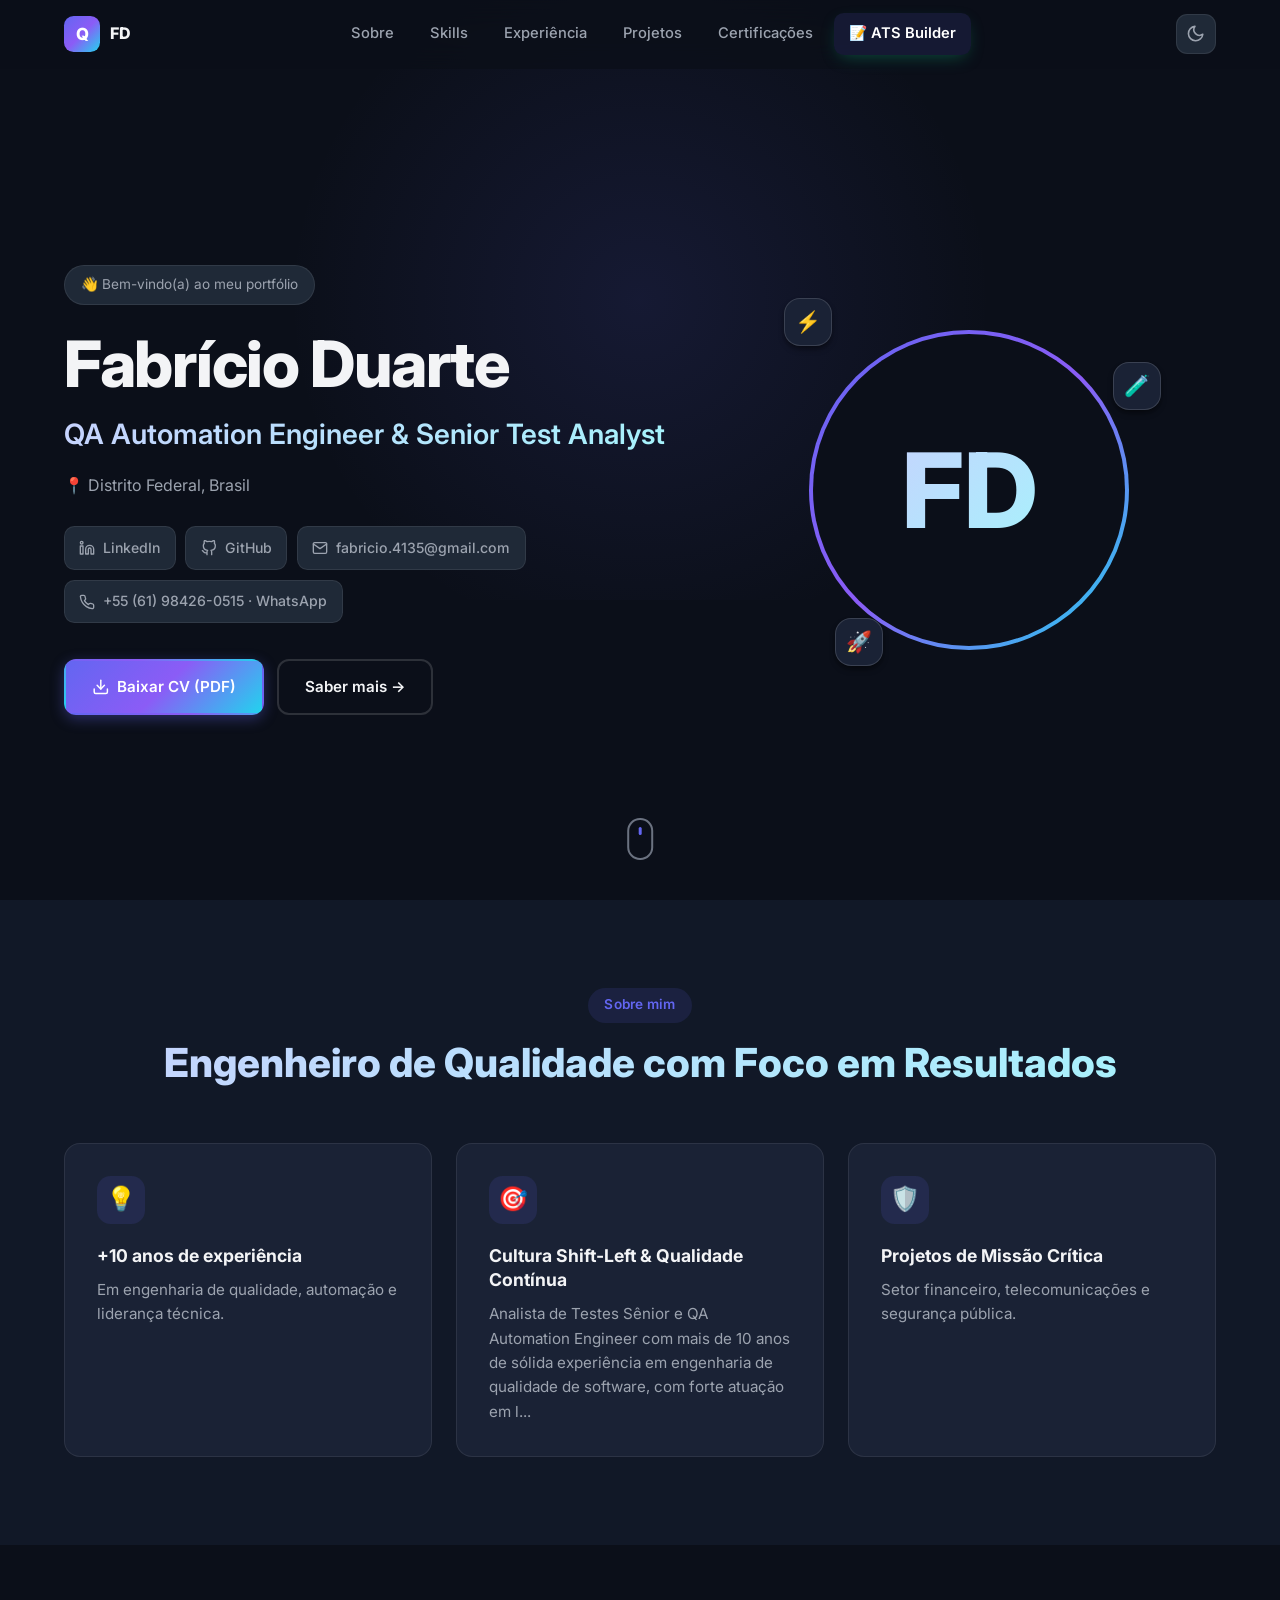
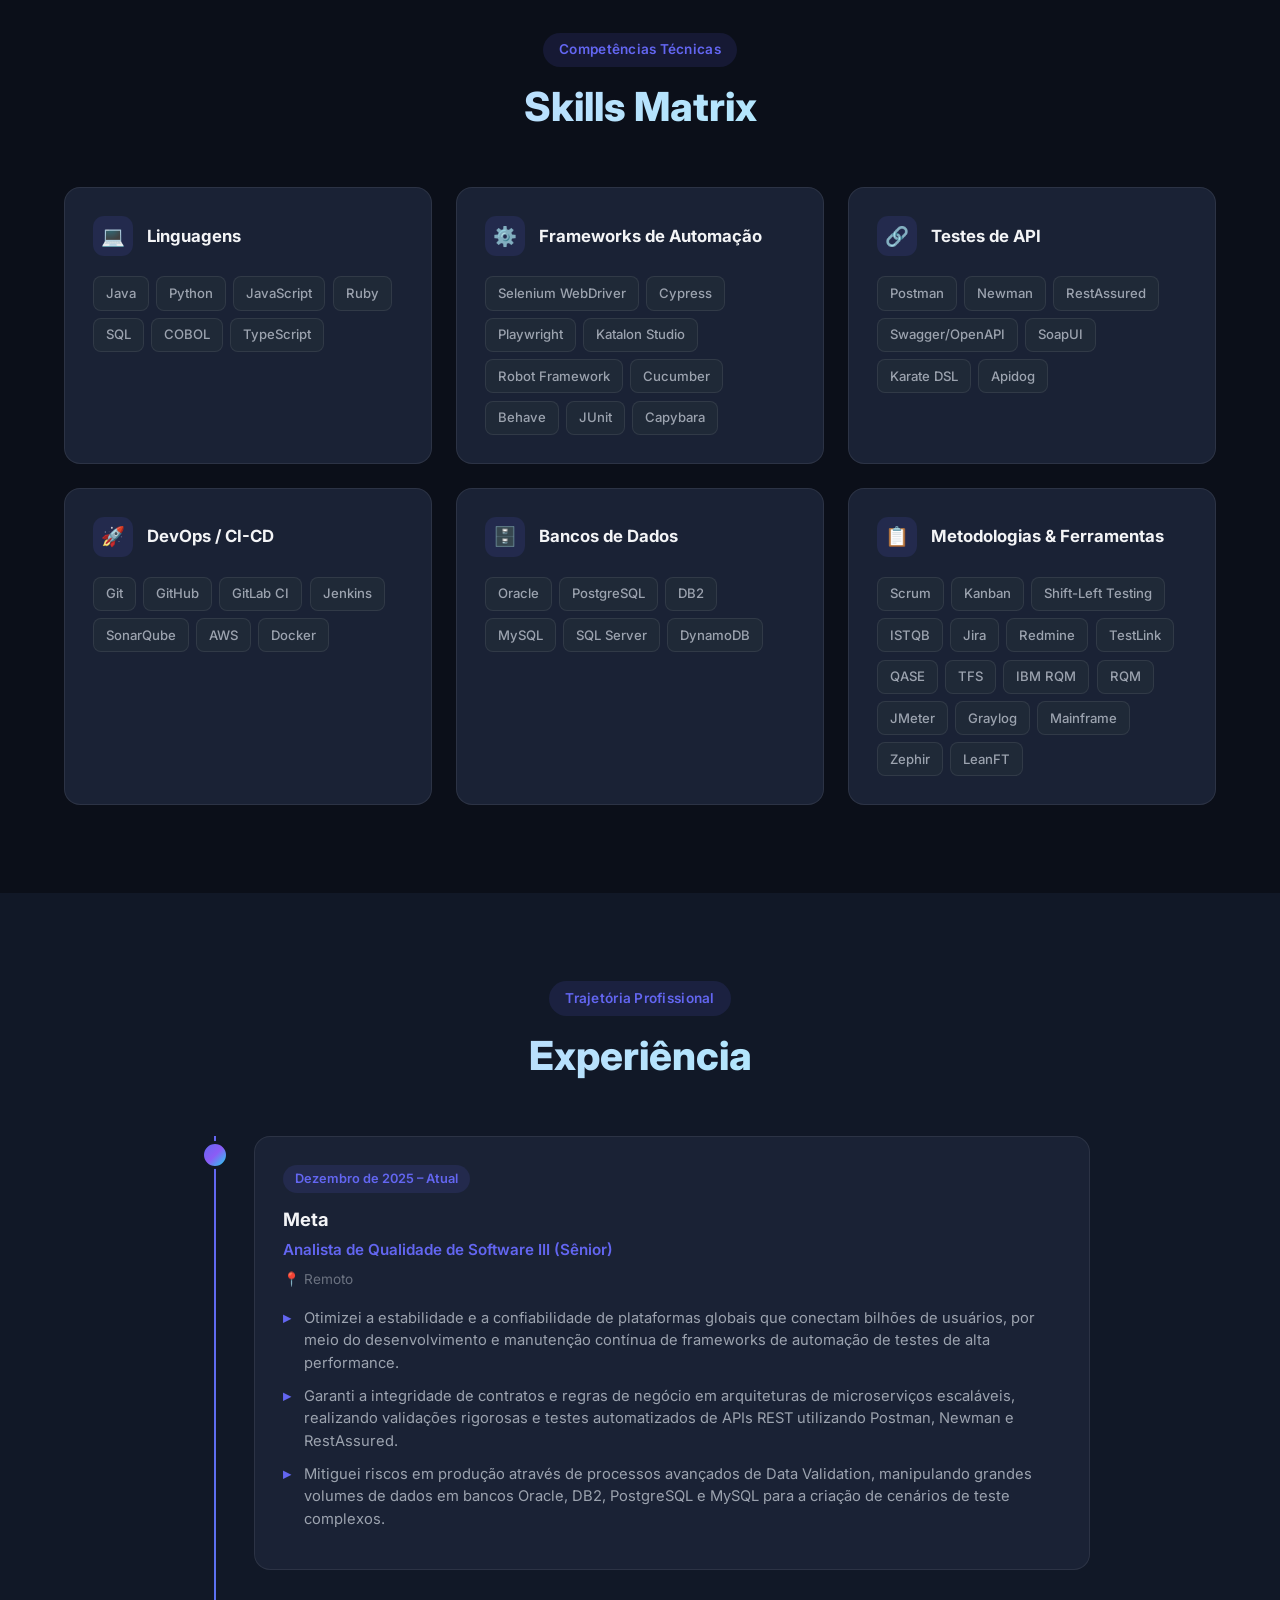
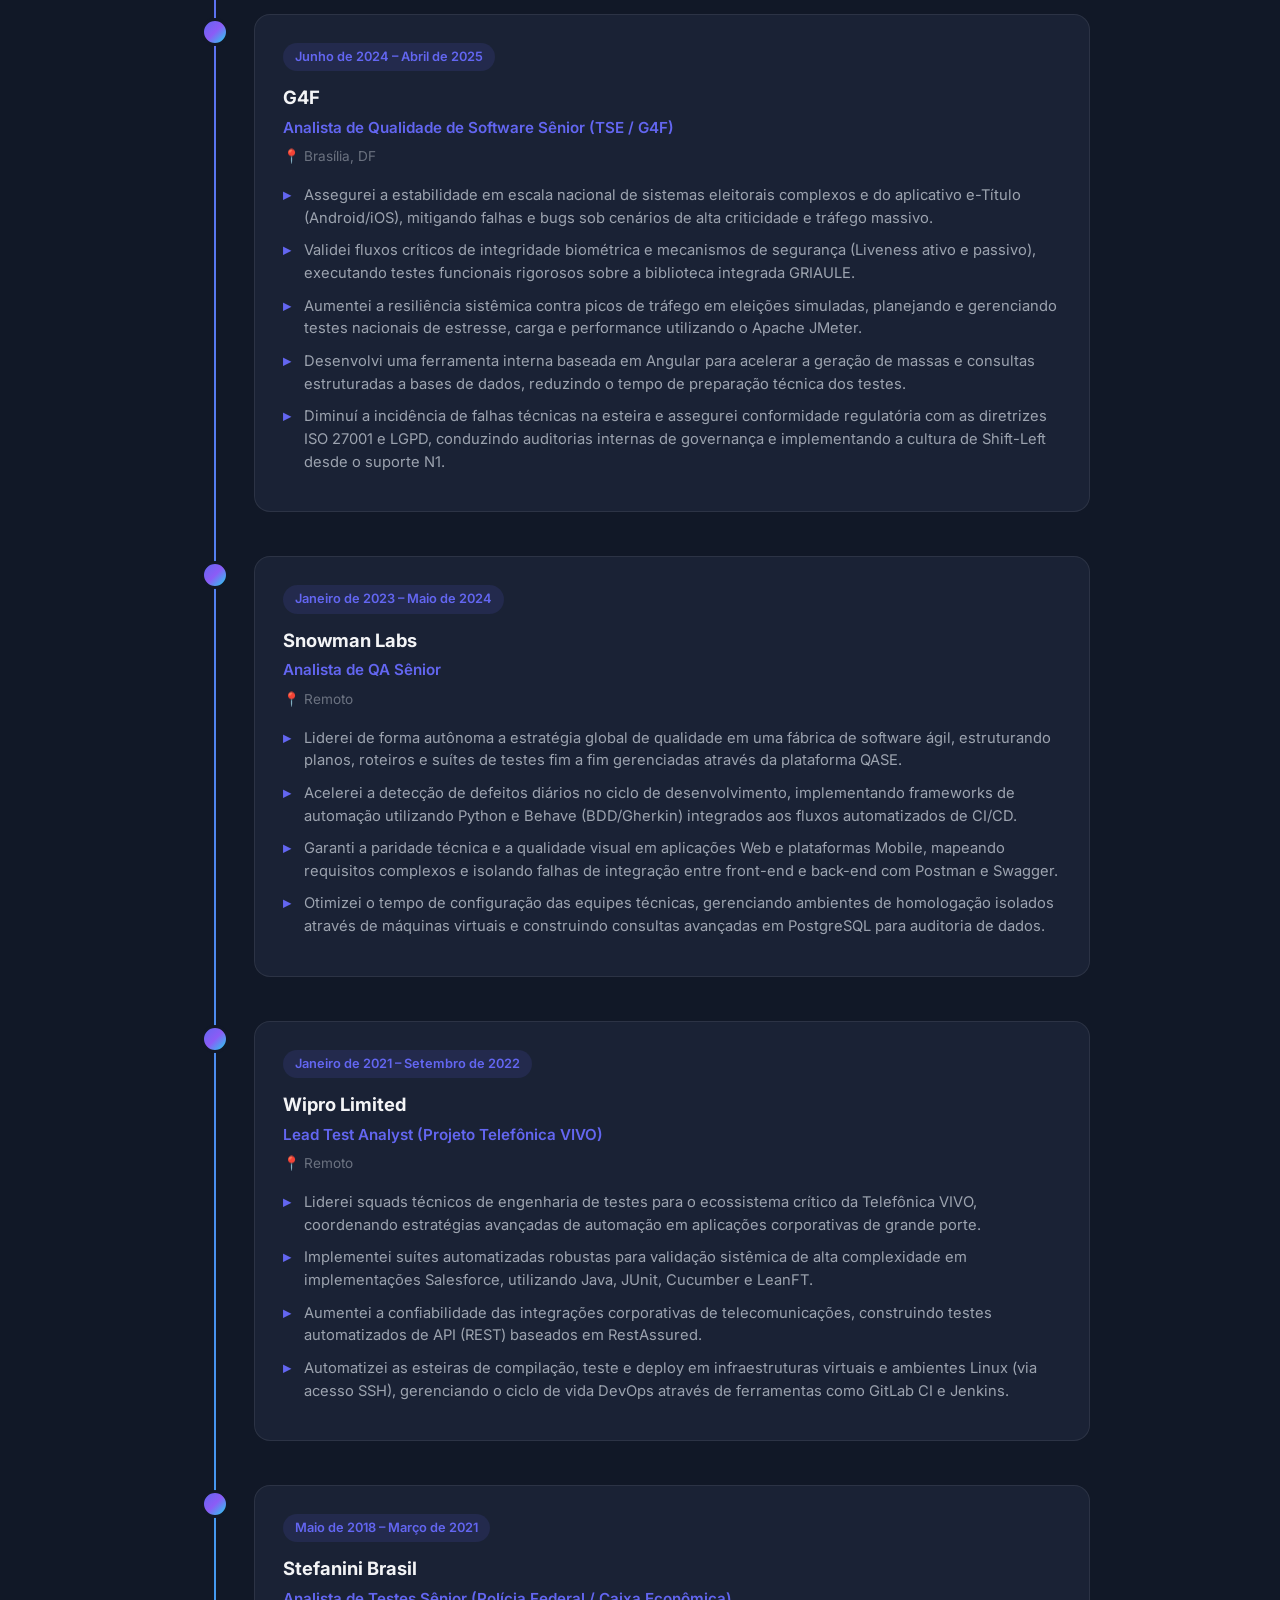
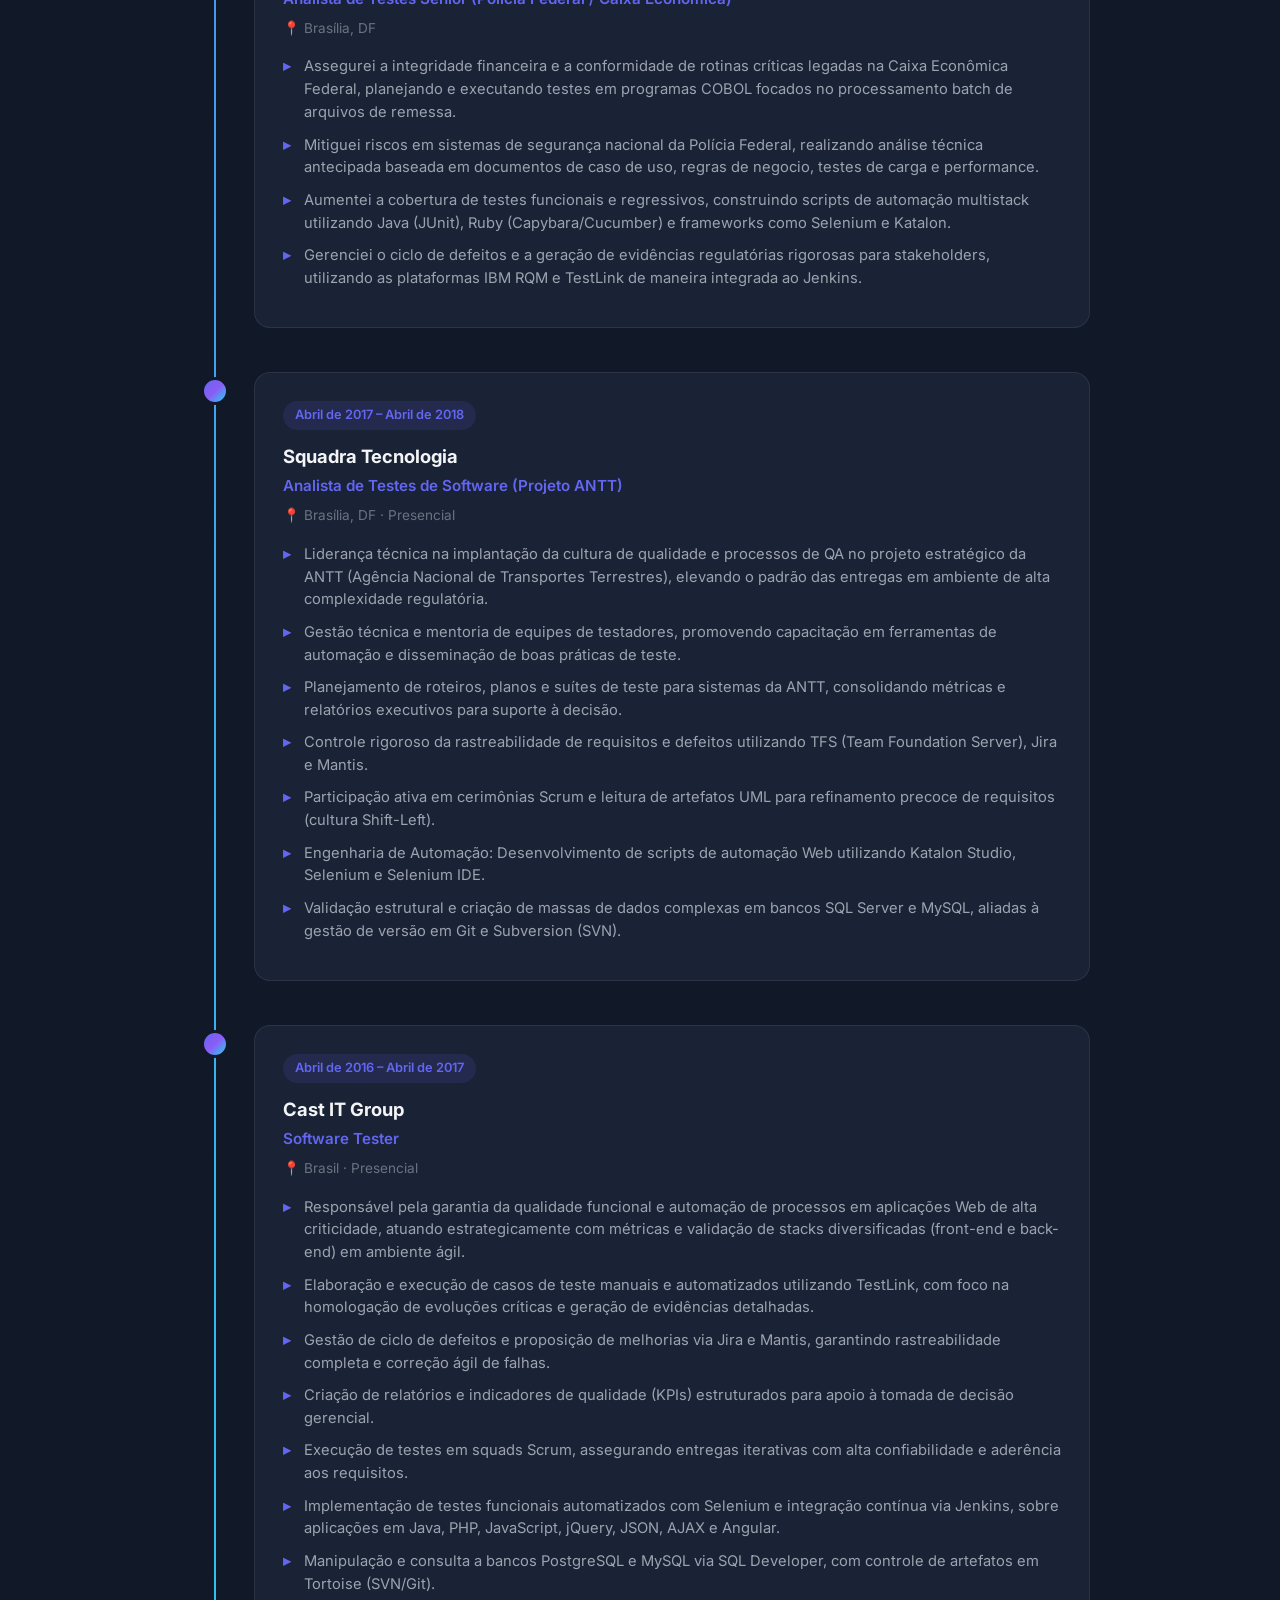
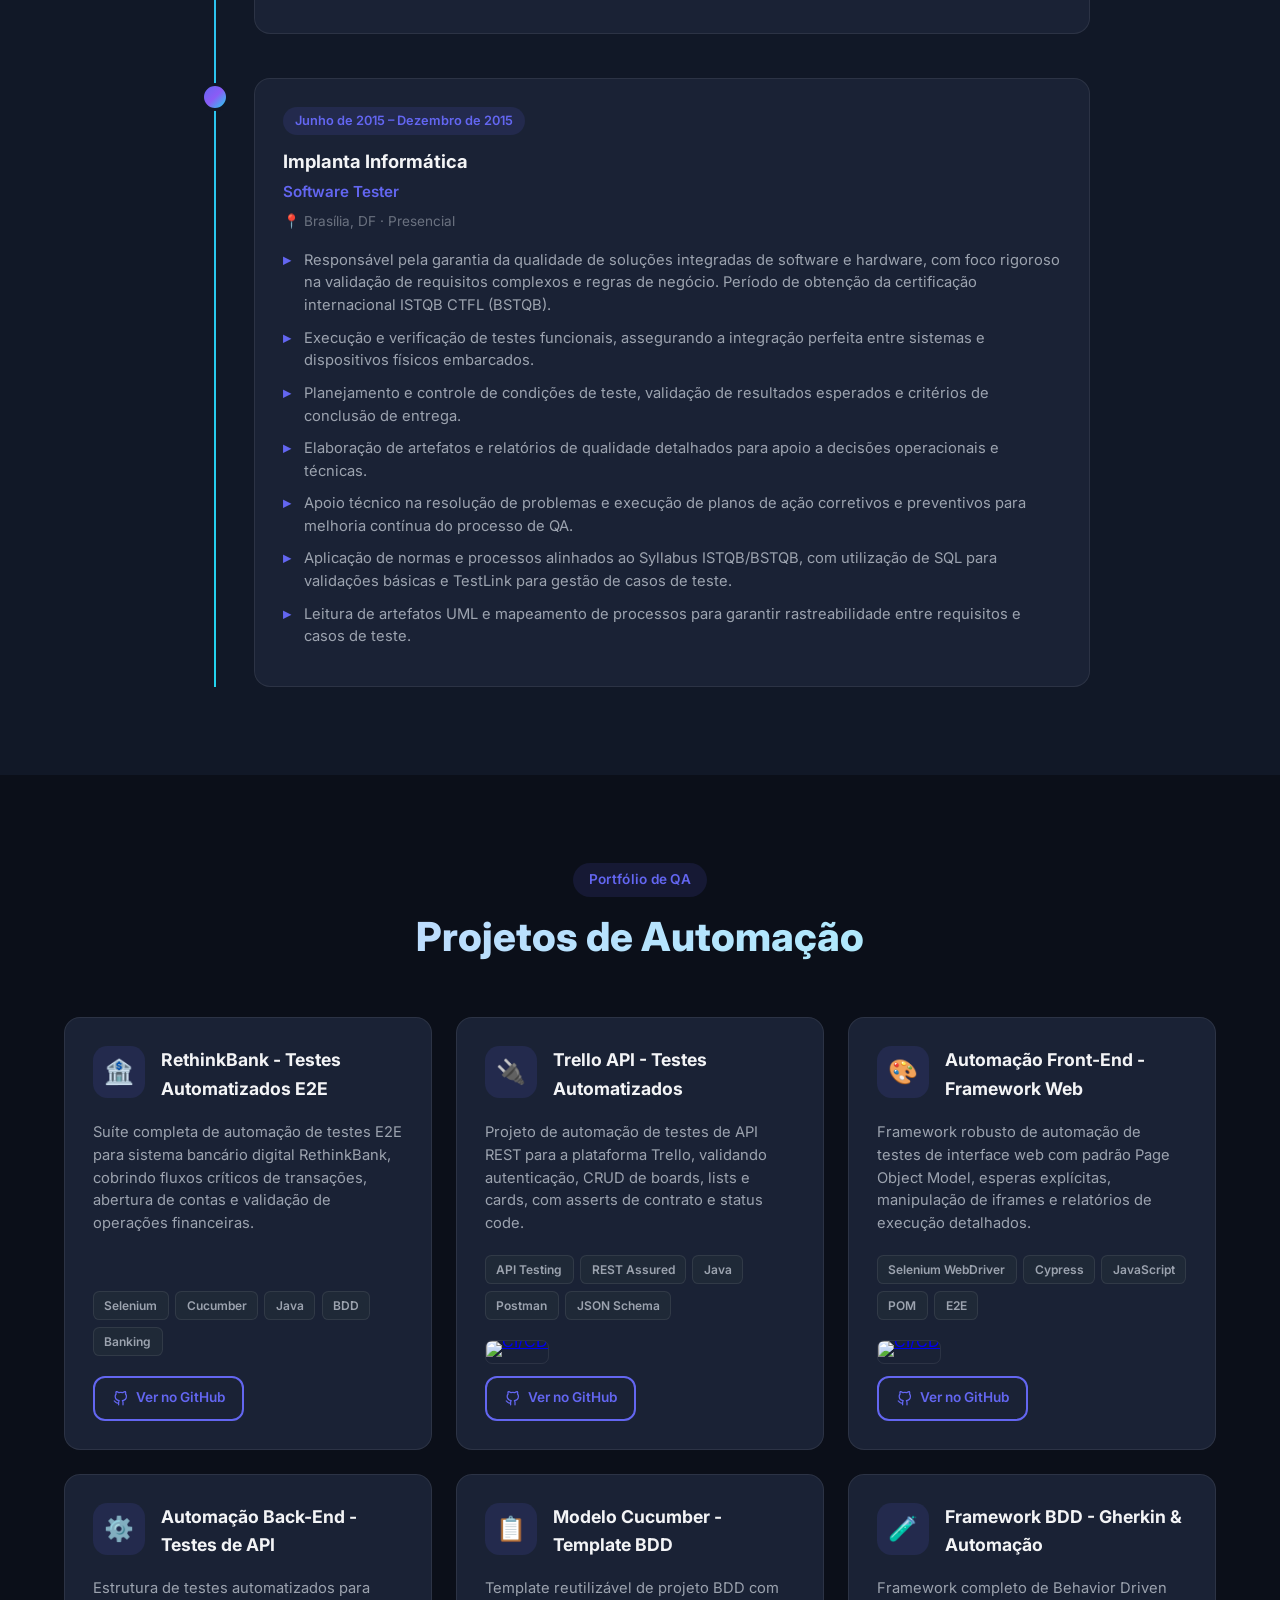
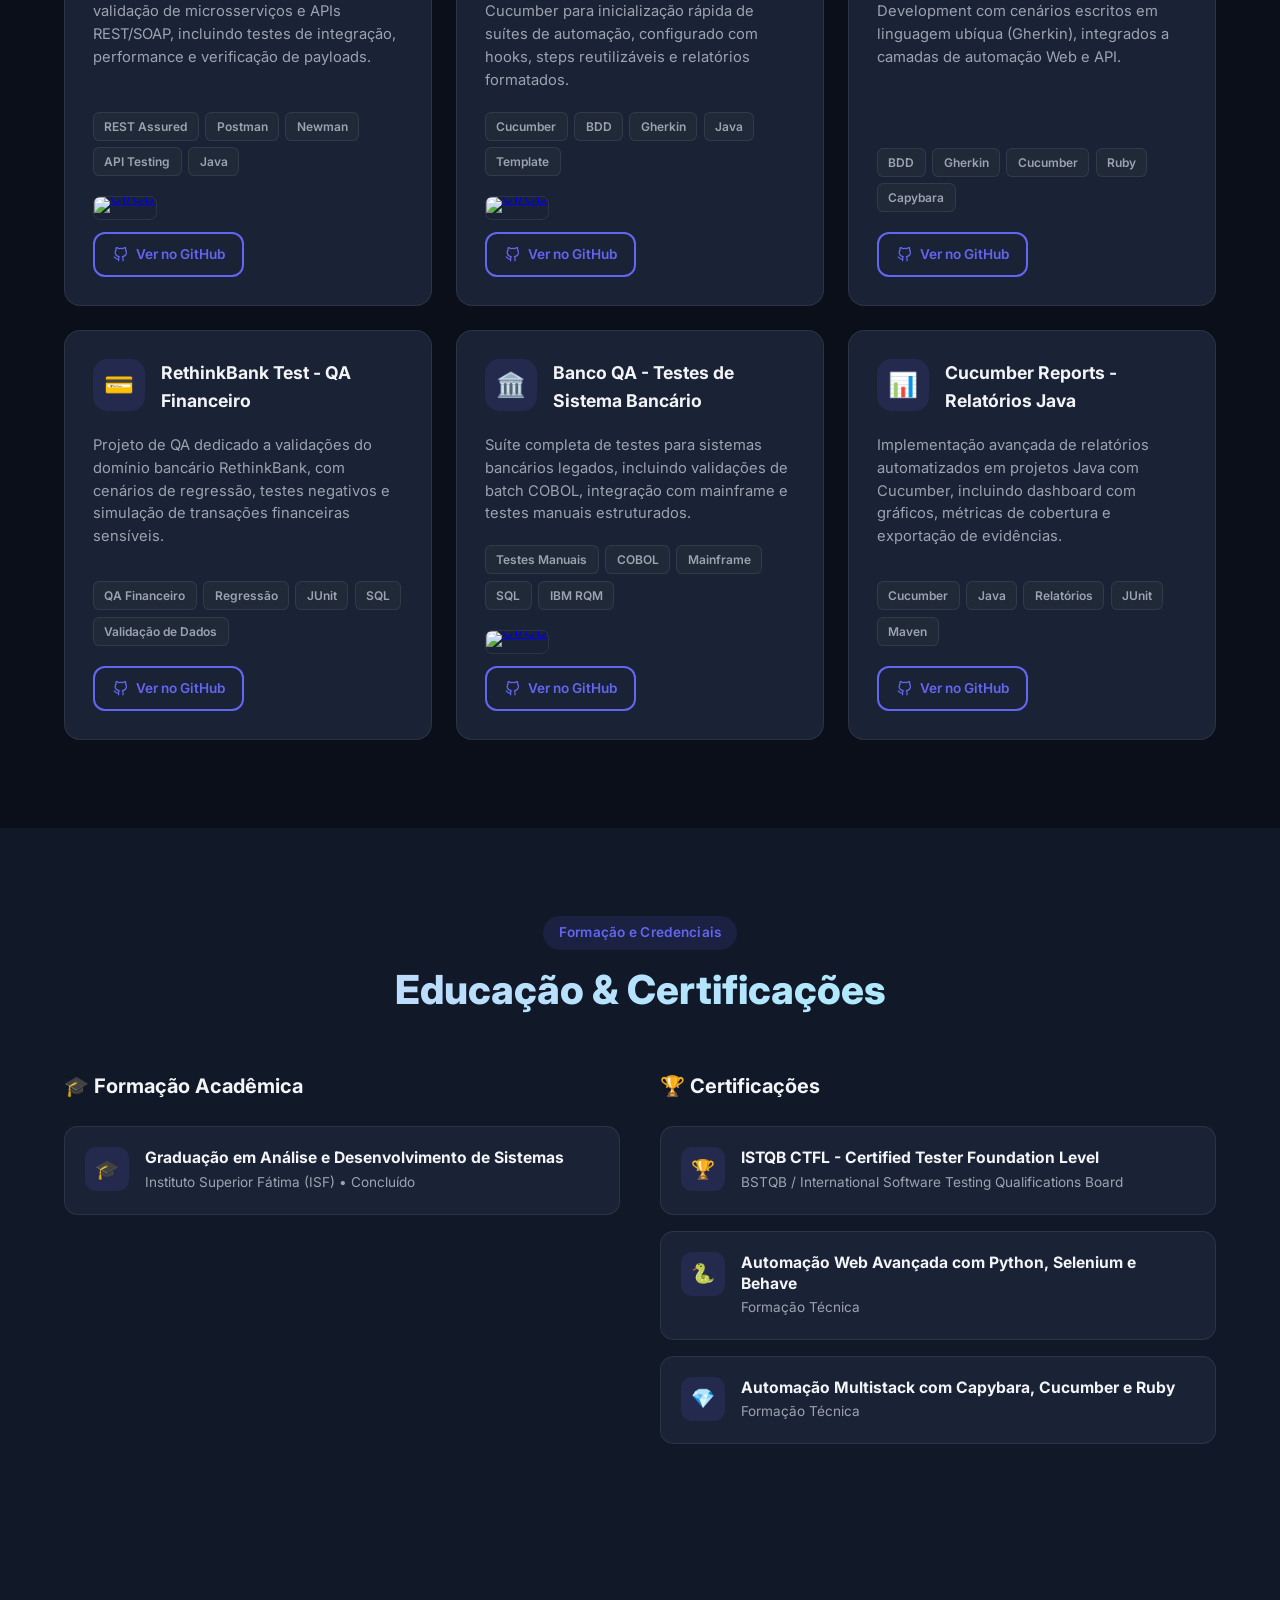
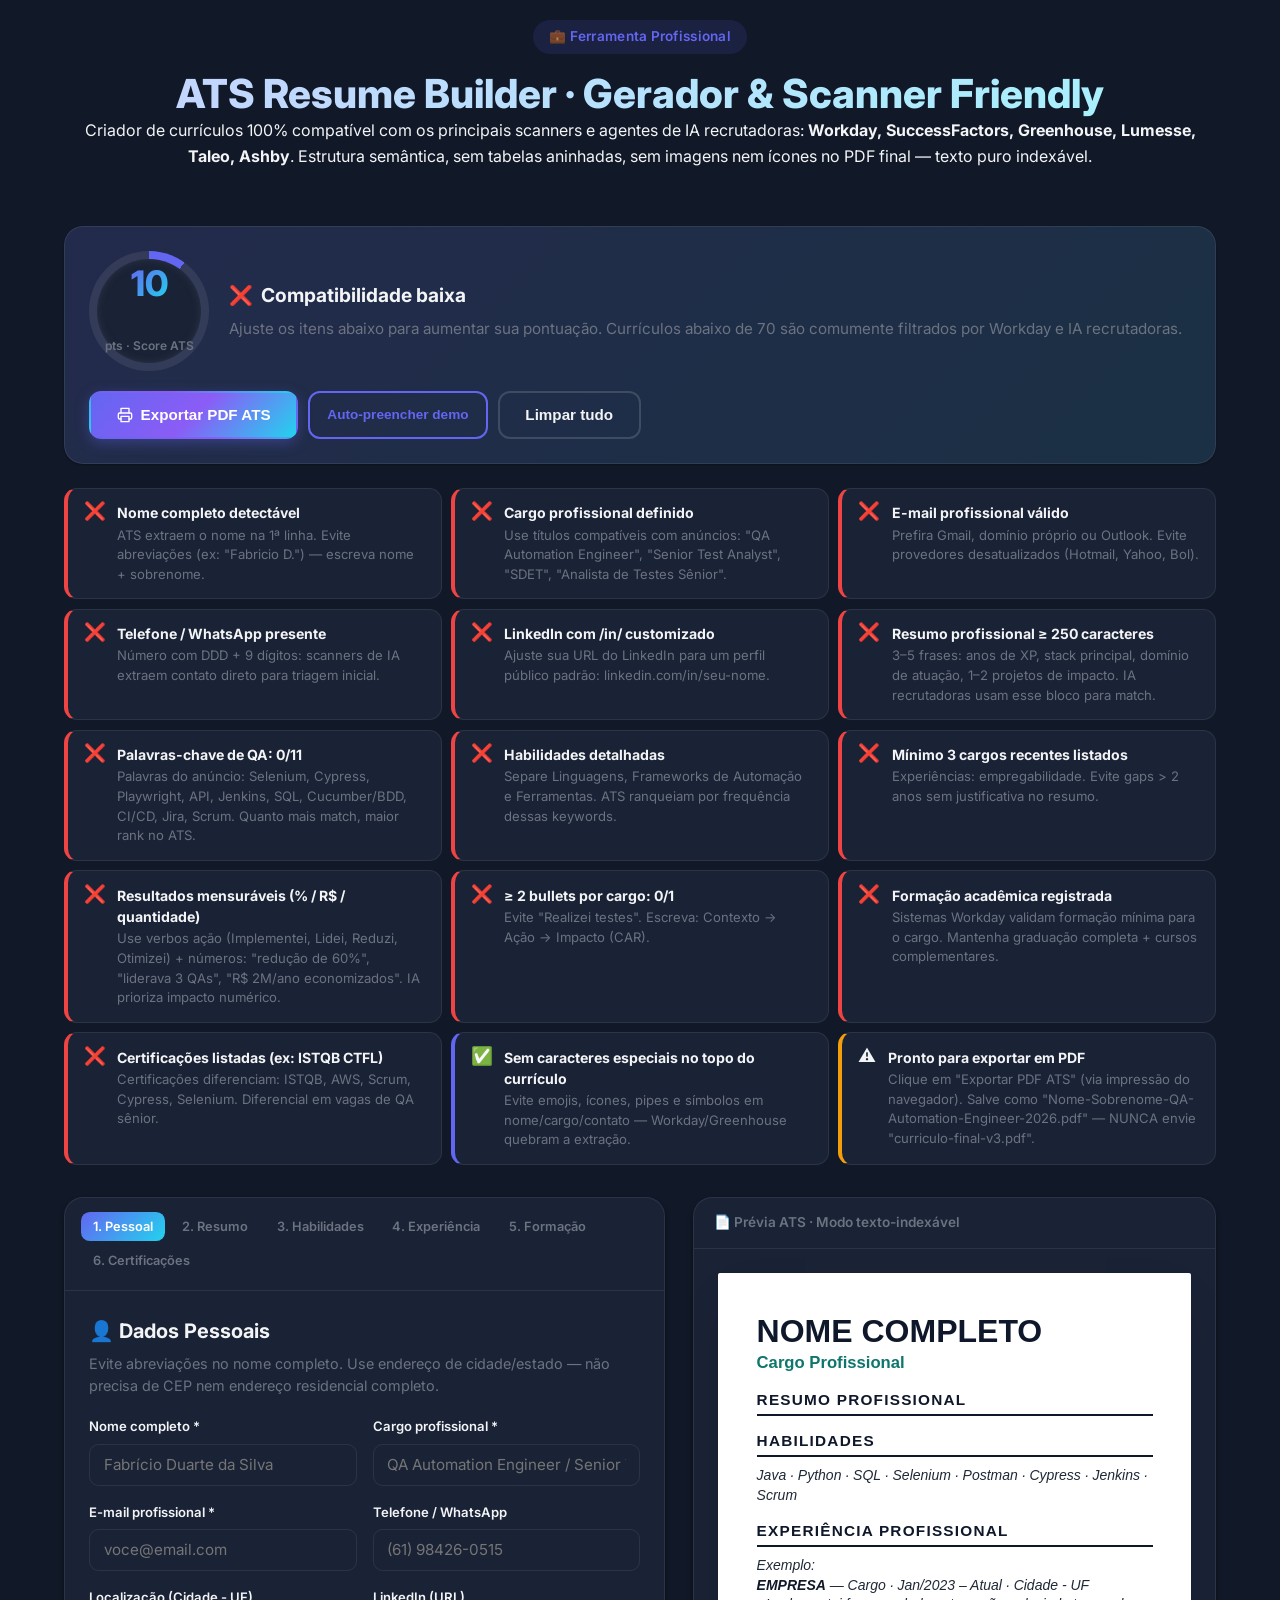
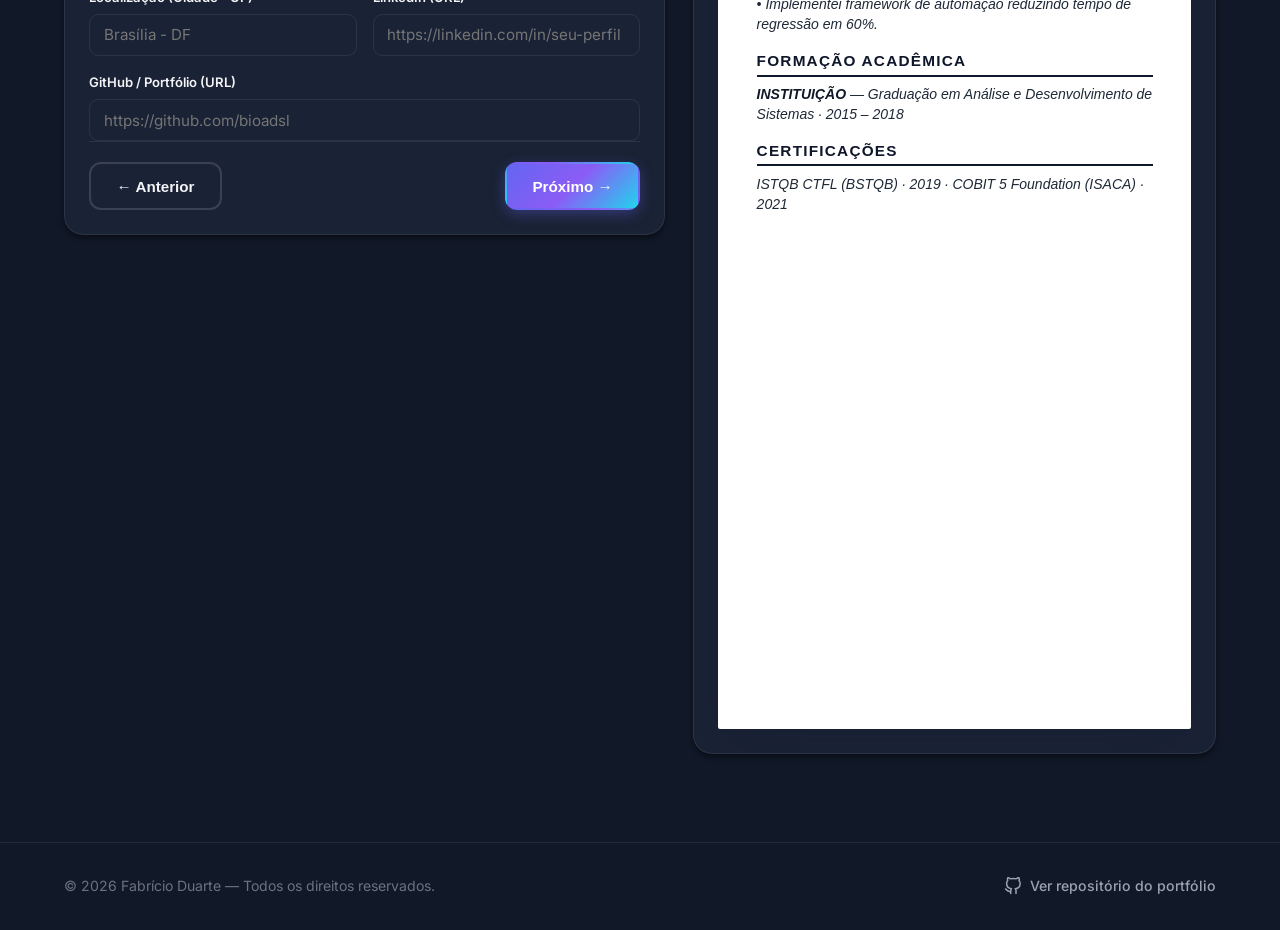
==== commit 3c6ca281: "feat: ATS Resume Builder integrado + WhatsApp CTA + LinkedIn atualizado" ====
--- a/index.html
+++ b/index.html
@@ -41,6 +41,7 @@
         <li role="none"><a role="menuitem" href="#experience" class="nav__link">Experiência</a></li>
         <li role="none"><a role="menuitem" href="#projects" class="nav__link">Projetos</a></li>
         <li role="none"><a role="menuitem" href="#certs" class="nav__link">Certificações</a></li>
+        <li role="none"><a role="menuitem" href="#ats-builder" class="nav__link nav__link--cta">📝 ATS Builder</a></li>
       </ul>
       <div class="nav__actions">
         <button id="themeToggle" class="theme-toggle" aria-label="Alternar tema claro/escuro" title="Alternar tema">
@@ -178,6 +179,168 @@
         </div>
       </div>
     </section>
+
+    <!-- ATS Resume Builder Section -->
+    <section id="ats-builder" class="section section--alt">
+      <div class="container">
+        <div class="section__header">
+          <span class="section__eyebrow">💼 Ferramenta Profissional</span>
+          <h2 class="section__title">ATS Resume Builder · Gerador & Scanner Friendly</h2>
+          <p class="section__subtitle">Criador de currículos 100% compatível com os principais scanners e agentes de IA recrutadoras: <strong>Workday, SuccessFactors, Greenhouse, Lumesse, Taleo, Ashby</strong>. Estrutura semântica, sem tabelas aninhadas, sem imagens nem ícones no PDF final — texto puro indexável.</p>
+        </div>
+
+        <!-- ATS Validator Score Panel -->
+        <div class="ats-score" id="atsScore" role="region" aria-label="Validador ATS em tempo real">
+          <div class="ats-score__left">
+            <div class="ats-score__ring">
+              <div class="ats-score__number" id="atsScoreValue">0</div>
+              <div class="ats-score__label">pts · Score ATS</div>
+            </div>
+            <div class="ats-score__info">
+              <div class="ats-score__status" id="atsScoreStatus">Carregando análise...</div>
+              <div class="ats-score__desc" id="atsScoreDesc">Preencha o formulário ao lado para que nosso validador em tempo real analise a compatibilidade com scanners de IA.</div>
+            </div>
+          </div>
+          <div class="ats-score__actions">
+            <button class="btn btn--primary" id="atsPrintBtn" type="button" disabled>
+              <svg xmlns="http://www.w3.org/2000/svg" width="16" height="16" viewBox="0 0 24 24" fill="none" stroke="currentColor" stroke-width="2" stroke-linecap="round" stroke-linejoin="round"><polyline points="6 9 6 2 18 2 18 9"></polyline><path d="M6 18H4a2 2 0 0 1-2-2v-5a2 2 0 0 1 2-2h16a2 2 0 0 1 2 2v5a2 2 0 0 1-2 2h-2"></path><rect x="6" y="14" width="12" height="8"></rect></svg>
+              Exportar PDF ATS
+            </button>
+            <button class="btn btn--outline" id="atsFillDemo" type="button">Auto-preencher demo</button>
+            <button class="btn btn--ghost" id="atsClearBtn" type="button">Limpar tudo</button>
+          </div>
+        </div>
+
+        <!-- Validator Rules List -->
+        <ul class="ats-rules" id="atsRulesList" aria-live="polite"></ul>
+
+        <!-- Builder 2-col Layout: Form + Live Preview -->
+        <div class="ats-wrapper">
+
+          <!-- LEFT: Multi-step Form -->
+          <div class="ats-form">
+            <div class="ats-form__stepper" role="tablist" id="atsStepper">
+              <button class="ats-step active" data-step="0" role="tab" aria-selected="true">1. Pessoal</button>
+              <button class="ats-step" data-step="1" role="tab">2. Resumo</button>
+              <button class="ats-step" data-step="2" role="tab">3. Habilidades</button>
+              <button class="ats-step" data-step="3" role="tab">4. Experiência</button>
+              <button class="ats-step" data-step="4" role="tab">5. Formação</button>
+              <button class="ats-step" data-step="5" role="tab">6. Certificações</button>
+            </div>
+
+            <form id="atsForm" class="ats-form__panel" autocomplete="on" novalidate>
+              <!-- Step 1: Personal -->
+              <div class="ats-step__panel" data-step-panel="0">
+                <h3 class="ats-step__title">👤 Dados Pessoais</h3>
+                <p class="ats-step__hint">Evite abreviações no nome completo. Use endereço de cidade/estado — não precisa de CEP nem endereço residencial completo.</p>
+                <div class="ats-form__grid">
+                  <label class="ats-field"><span>Nome completo *</span><input name="fullName" required placeholder="Fabrício Duarte da Silva" maxlength="80"></label>
+                  <label class="ats-field"><span>Cargo profissional *</span><input name="role" required placeholder="QA Automation Engineer / Senior Test Analyst" maxlength="70"></label>
+                  <label class="ats-field"><span>E-mail profissional *</span><input name="email" type="email" required placeholder="voce@email.com" maxlength="80"></label>
+                  <label class="ats-field"><span>Telefone / WhatsApp</span><input name="phone" placeholder="(61) 98426-0515" maxlength="25"></label>
+                  <label class="ats-field"><span>Localização (Cidade - UF)</span><input name="location" placeholder="Brasília - DF" maxlength="40"></label>
+                  <label class="ats-field"><span>LinkedIn (URL)</span><input name="linkedin" type="url" placeholder="https://linkedin.com/in/seu-perfil" maxlength="120"></label>
+                  <label class="ats-field ats-field--full"><span>GitHub / Portfólio (URL)</span><input name="portfolio" type="url" placeholder="https://github.com/bioadsl" maxlength="120"></label>
+                </div>
+              </div>
+
+              <!-- Step 2: Summary -->
+              <div class="ats-step__panel" data-step-panel="1" hidden>
+                <h3 class="ats-step__title">📝 Resumo Profissional / Executive Summary</h3>
+                <p class="ats-step__hint">Escreva 3–5 frases de alto impacto. Palavras-chave de cargo e setores (QA, Automação, Selenium, DevOps, Financeiro, Telecom) garantem match com os scanners de IA.</p>
+                <label class="ats-field ats-field--full"><span>Resumo profissional *</span>
+                  <textarea name="summary" required rows="7" maxlength="750" placeholder="Analista de Testes Sênior / QA Automation Engineer com X anos de experiência em automação de testes Web/Mobile, validação de APIs REST e cultura Shift-Left em projetos de missão crítica dos setores financeiro e de segurança pública..."></textarea>
+                </label>
+                <small class="ats-counter"><span id="summaryCount">0</span>/750 caracteres</small>
+              </div>
+
+              <!-- Step 3: Skills -->
+              <div class="ats-step__panel" data-step-panel="2" hidden>
+                <h3 class="ats-step__title">🧩 Matriz de Habilidades</h3>
+                <p class="ats-step__hint">Separe as competências por vírgula. Quanto mais palavras-chave do anúncio de vaga aqui, maior a pontuação ATS (ex: Selenium, Cypress, Postman, Java, Python, SQL, Scrum, CI/CD).</p>
+                <label class="ats-field ats-field--full"><span>Linguagens & Tecnologias *</span>
+                  <textarea name="skills" required rows="3" maxlength="600" placeholder="Java, Python, JavaScript, Ruby, SQL, COBOL, HTML, CSS, TypeScript"></textarea>
+                </label>
+                <label class="ats-field ats-field--full"><span>Frameworks de Automação</span>
+                  <textarea name="frameworks" rows="3" maxlength="600" placeholder="Selenium WebDriver, Cypress, Playwright, Katalon Studio, Robot Framework, Cucumber, JUnit, Behave, Capybara, RestAssured"></textarea>
+                </label>
+                <label class="ats-field ats-field--full"><span>Ferramentas & Metodologias</span>
+                  <textarea name="tools" rows="3" maxlength="600" placeholder="Postman, Newman, Swagger, JMeter, Jenkins, Git, Jira, TestLink, QASE, SonarQube, AWS, Scrum, Kanban, Shift-Left, ISTQB"></textarea>
+                </label>
+              </div>
+
+              <!-- Step 4: Experience -->
+              <div class="ats-step__panel" data-step-panel="3" hidden>
+                <div class="ats-step__header-row">
+                  <h3 class="ats-step__title">💼 Experiência Profissional</h3>
+                  <button class="btn btn--ghost btn--sm" type="button" id="atsAddExpBtn">+ Adicionar cargo</button>
+                </div>
+                <p class="ats-step__hint">Mínimo recomendado: <strong>3 cargos recentes</strong>. Use verbos no passado (implementei, liderei, reduzi, otimizei) e números (%, R$, QTD) para cada conquista — IA recrutadoras adoram impacto mensurável.</p>
+                <div id="atsExpList"></div>
+              </div>
+
+              <!-- Step 5: Education -->
+              <div class="ats-step__panel" data-step-panel="4" hidden>
+                <div class="ats-step__header-row">
+                  <h3 class="ats-step__title">🎓 Formação Acadêmica</h3>
+                  <button class="btn btn--ghost btn--sm" type="button" id="atsAddEduBtn">+ Adicionar curso</button>
+                </div>
+                <div id="atsEduList"></div>
+              </div>
+
+              <!-- Step 6: Certifications -->
+              <div class="ats-step__panel" data-step-panel="5" hidden>
+                <div class="ats-step__header-row">
+                  <h3 class="ats-step__title">🏆 Certificações e Cursos</h3>
+                  <button class="btn btn--ghost btn--sm" type="button" id="atsAddCertBtn">+ Adicionar certificação</button>
+                </div>
+                <div id="atsCertList"></div>
+              </div>
+
+              <!-- Stepper navigation -->
+              <div class="ats-form__nav">
+                <button type="button" class="btn btn--ghost" id="atsPrevBtn" disabled>← Anterior</button>
+                <button type="button" class="btn btn--primary" id="atsNextBtn">Próximo →</button>
+              </div>
+            </form>
+          </div>
+
+          <!-- RIGHT: Live ATS-friendly Preview -->
+          <aside class="ats-preview" aria-label="Prévia do currículo compatível ATS">
+            <div class="ats-preview__toolbar">
+              <span class="ats-preview__tag">📄 Prévia ATS · Modo texto-indexável</span>
+            </div>
+            <div class="ats-preview__paper" id="atsPreviewPaper" data-role="cv-exportable">
+              <header class="cv__header">
+                <h1 class="cv__name" id="cvName">NOME COMPLETO</h1>
+                <p class="cv__role" id="cvRole">Cargo Profissional</p>
+                <div class="cv__contact" id="cvContact"></div>
+              </header>
+              <section class="cv__section">
+                <h2>RESUMO PROFISSIONAL</h2>
+                <p id="cvSummary" class="cv__empty">Seu resumo executivo aparecerá aqui. Mínimo recomendado: 250 caracteres com palavras-chave relevantes.</p>
+              </section>
+              <section class="cv__section">
+                <h2>HABILIDADES</h2>
+                <div id="cvSkills" class="cv__empty">Java · Python · SQL · JavaScript · Selenium · Postman · Cypress · Jenkins · Jira · Scrum</div>
+              </section>
+              <section class="cv__section">
+                <h2>EXPERIÊNCIA PROFISSIONAL</h2>
+                <div id="cvExp" class="cv__empty">Exemplo:<br><strong>EMPRESA</strong> — Cargo · Jan/2023 – Atual · Cidade - UF<br>• Implementei framework de automação reduzindo tempo de regressão em 60%.<br>• Liderava equipe de 3 QAs e integração CI/CD.</div>
+              </section>
+              <section class="cv__section">
+                <h2>FORMAÇÃO ACADÊMICA</h2>
+                <div id="cvEdu" class="cv__empty"><strong>INSTITUIÇÃO</strong> — Graduação em Análise e Desenvolvimento de Sistemas · 2015 – 2018</div>
+              </section>
+              <section class="cv__section">
+                <h2>CERTIFICAÇÕES</h2>
+                <div id="cvCerts" class="cv__empty">ISTQB CTFL (BSTQB) · 2019 · <strong>COBIT 5 Foundation (ISACA)</strong> · 2021</div>
+              </section>
+            </div>
+          </aside>
+        </div>
+      </div>
+    </section>
   </main>
 
   <footer class="footer">
--- a/styles.css
+++ b/styles.css
@@ -870,6 +870,47 @@
 
 .project-card__footer {
   margin-top: auto;
+  display: flex;
+  flex-direction: column;
+  gap: 0.75rem;
+}
+
+.project-card__badges {
+  display: flex;
+  flex-wrap: wrap;
+  gap: 0.45rem;
+}
+
+.project-badge {
+  display: inline-flex;
+  align-items: center;
+  justify-content: center;
+  overflow: hidden;
+  border-radius: 0.45rem;
+  border: 1px solid var(--border);
+  line-height: 0;
+  transition: transform 0.2s ease, border-color 0.2s ease;
+  background: transparent;
+}
+
+.project-badge:hover {
+  transform: translateY(-1px);
+  border-color: var(--accent);
+}
+
+.project-badge img {
+  display: block;
+  height: 22px;
+  max-width: 100%;
+  image-rendering: -webkit-optimize-contrast;
+}
+
+.project-footer__actions {
+  display: flex;
+  justify-content: space-between;
+  align-items: center;
+  gap: 0.5rem;
+  flex-wrap: wrap;
 }
 
 .certs__grid {
@@ -1144,4 +1185,607 @@
     transition-duration: 0.01ms !important;
     scroll-behavior: auto !important;
   }
+}
+
+/* ==========================================================================
+   ATS Resume Builder Styles
+   ========================================================================== */
+.nav__link--cta {
+  background: linear-gradient(135deg, var(--accent), var(--accent-2));
+  color: #fff !important;
+  padding: 0.55rem 0.95rem;
+  border-radius: 0.6rem;
+  font-weight: 600;
+  box-shadow: 0 6px 18px -6px rgba(16, 185, 129, 0.4);
+}
+
+[data-theme="light"] .nav__link--cta {
+  color: #fff !important;
+  box-shadow: 0 6px 18px -6px rgba(14, 165, 233, 0.4);
+}
+
+.ats-score {
+  background: linear-gradient(135deg, color-mix(in srgb, var(--accent) 12%, var(--bg-card)), color-mix(in srgb, var(--accent-2) 8%, var(--bg-card)));
+  border: 1px solid var(--border);
+  border-radius: 1.2rem;
+  padding: 1.5rem;
+  display: flex;
+  flex-direction: column;
+  gap: 1.25rem;
+  margin-bottom: 1.5rem;
+  box-shadow: var(--shadow-sm);
+}
+
+.ats-score__left {
+  display: flex;
+  align-items: center;
+  gap: 1.25rem;
+  flex-wrap: wrap;
+}
+
+.ats-score__ring {
+  width: 120px;
+  height: 120px;
+  border-radius: 50%;
+  background: conic-gradient(var(--accent) calc(var(--score-deg, 0) * 1deg), var(--border) 0);
+  display: grid;
+  place-items: center;
+  flex-shrink: 0;
+  position: relative;
+  transition: background 0.5s ease;
+}
+
+.ats-score__ring::after {
+  content: "";
+  position: absolute;
+  inset: 8px;
+  background: var(--bg-card);
+  border-radius: 50%;
+  box-shadow: inset 0 0 14px -8px var(--text-muted);
+}
+
+.ats-score__number,
+.ats-score__label {
+  position: relative;
+  z-index: 1;
+  text-align: center;
+}
+
+.ats-score__number {
+  font-size: 2.2rem;
+  font-weight: 800;
+  line-height: 1;
+  background: linear-gradient(135deg, var(--accent), var(--accent-2));
+  -webkit-background-clip: text;
+  background-clip: text;
+  -webkit-text-fill-color: transparent;
+}
+
+.ats-score__label {
+  font-size: 0.75rem;
+  color: var(--text-muted);
+  font-weight: 600;
+  margin-top: 4px;
+}
+
+.ats-score__info {
+  flex: 1 1 260px;
+  min-width: 240px;
+}
+
+.ats-score__status {
+  font-size: 1.2rem;
+  font-weight: 700;
+  margin-bottom: 0.35rem;
+  display: inline-flex;
+  align-items: center;
+  gap: 0.5rem;
+}
+
+.ats-score__status.pass::before { content: "✅"; }
+.ats-score__status.warn::before { content: "⚠️"; }
+.ats-score__status.fail::before { content: "❌"; }
+
+.ats-score__desc {
+  color: var(--text-muted);
+  font-size: 0.95rem;
+  line-height: 1.6;
+}
+
+.ats-score__actions {
+  display: flex;
+  gap: 0.6rem;
+  flex-wrap: wrap;
+}
+
+.ats-rules {
+  list-style: none;
+  padding: 0;
+  margin: 0 0 2rem 0;
+  display: grid;
+  grid-template-columns: repeat(auto-fill, minmax(300px, 1fr));
+  gap: 0.6rem;
+}
+
+.ats-rule {
+  background: var(--bg-card);
+  border: 1px solid var(--border);
+  border-radius: 0.8rem;
+  padding: 0.85rem 1rem;
+  display: flex;
+  align-items: flex-start;
+  gap: 0.7rem;
+  font-size: 0.88rem;
+  line-height: 1.5;
+  transition: transform 0.15s ease, border-color 0.2s ease;
+}
+
+.ats-rule:hover {
+  transform: translateY(-1px);
+  border-color: color-mix(in srgb, var(--accent) 45%, var(--border));
+}
+
+.ats-rule.pass { border-left: 4px solid var(--accent); }
+.ats-rule.warn { border-left: 4px solid #f59e0b; }
+.ats-rule.fail { border-left: 4px solid #ef4444; }
+
+.ats-rule__icon { font-size: 1.1rem; line-height: 1; flex-shrink: 0; }
+.ats-rule.pass .ats-rule__icon::before { content: "✅"; }
+.ats-rule.warn .ats-rule__icon::before { content: "⚠️"; }
+.ats-rule.fail .ats-rule__icon::before { content: "❌"; }
+
+.ats-rule__title { font-weight: 700; margin-bottom: 2px; }
+.ats-rule__hint { color: var(--text-muted); font-size: 0.82rem; }
+
+.ats-wrapper {
+  display: grid;
+  grid-template-columns: 1.15fr 1fr;
+  gap: 1.75rem;
+  align-items: start;
+}
+
+.ats-form,
+.ats-preview {
+  background: var(--bg-card);
+  border: 1px solid var(--border);
+  border-radius: 1.2rem;
+  overflow: hidden;
+  box-shadow: var(--shadow);
+}
+
+.ats-form__stepper {
+  display: flex;
+  flex-wrap: wrap;
+  gap: 0.3rem;
+  padding: 0.9rem 1rem;
+  border-bottom: 1px solid var(--border);
+  background: var(--bg-alt);
+}
+
+.ats-step {
+  border: none;
+  background: transparent;
+  color: var(--text-muted);
+  padding: 0.45rem 0.75rem;
+  border-radius: 0.55rem;
+  font-size: 0.8rem;
+  font-weight: 600;
+  cursor: pointer;
+  transition: all 0.2s ease;
+  font-family: inherit;
+}
+
+.ats-step:hover { color: var(--text); background: color-mix(in srgb, var(--accent) 10%, transparent); }
+.ats-step.active { background: linear-gradient(135deg, var(--accent), var(--accent-2)); color: #fff; }
+.ats-step.done { color: var(--accent); }
+
+.ats-form__panel {
+  padding: 1.5rem;
+  min-height: 420px;
+  display: flex;
+  flex-direction: column;
+}
+
+.ats-step__header-row {
+  display: flex;
+  align-items: center;
+  justify-content: space-between;
+  gap: 0.75rem;
+  margin-bottom: 0.35rem;
+  flex-wrap: wrap;
+}
+
+.ats-step__title {
+  font-size: 1.25rem;
+  font-weight: 700;
+  margin: 0 0 0.35rem 0;
+}
+
+.ats-step__hint {
+  font-size: 0.9rem;
+  color: var(--text-muted);
+  margin-bottom: 1.2rem;
+  line-height: 1.55;
+}
+
+.ats-form__grid {
+  display: grid;
+  grid-template-columns: 1fr 1fr;
+  gap: 1rem;
+}
+
+.ats-field {
+  display: flex;
+  flex-direction: column;
+  gap: 0.4rem;
+  min-width: 0;
+}
+
+.ats-field--full { grid-column: 1 / -1; }
+
+.ats-field span {
+  font-size: 0.82rem;
+  font-weight: 600;
+  color: var(--text);
+}
+
+.ats-field input,
+.ats-field textarea,
+.ats-nested input,
+.ats-nested textarea {
+  background: var(--bg);
+  border: 1px solid var(--border);
+  color: var(--text);
+  padding: 0.65rem 0.85rem;
+  border-radius: 0.6rem;
+  font-size: 0.95rem;
+  font-family: inherit;
+  transition: border-color 0.15s ease, box-shadow 0.15s ease;
+  resize: vertical;
+}
+
+.ats-field input:focus,
+.ats-field textarea:focus,
+.ats-nested input:focus,
+.ats-nested textarea:focus {
+  outline: none;
+  border-color: var(--accent);
+  box-shadow: 0 0 0 3px color-mix(in srgb, var(--accent) 20%, transparent);
+}
+
+.ats-field input:required::after { content: " *"; color: #ef4444; }
+
+.ats-counter {
+  margin-top: -0.5rem;
+  text-align: right;
+  color: var(--text-muted);
+  font-size: 0.78rem;
+}
+
+.ats-nested {
+  border: 1px solid var(--border);
+  border-radius: 0.9rem;
+  padding: 1rem;
+  margin-bottom: 0.9rem;
+  background: var(--bg-alt);
+  position: relative;
+}
+
+.ats-nested__header {
+  display: flex;
+  align-items: center;
+  justify-content: space-between;
+  margin-bottom: 0.75rem;
+  gap: 0.5rem;
+}
+
+.ats-nested__title {
+  font-weight: 700;
+  font-size: 0.95rem;
+}
+
+.ats-nested__remove {
+  background: transparent;
+  border: 1px solid #ef4444;
+  color: #ef4444;
+  padding: 0.3rem 0.6rem;
+  border-radius: 0.5rem;
+  font-size: 0.75rem;
+  cursor: pointer;
+  font-family: inherit;
+  font-weight: 600;
+  transition: all 0.15s ease;
+}
+
+.ats-nested__remove:hover {
+  background: #ef4444;
+  color: #fff;
+}
+
+.ats-nested__grid {
+  display: grid;
+  grid-template-columns: 1fr 1fr;
+  gap: 0.65rem;
+}
+
+.ats-nested textarea { width: 100%; }
+
+.ats-form__nav {
+  margin-top: auto;
+  padding-top: 1.25rem;
+  display: flex;
+  justify-content: space-between;
+  gap: 0.6rem;
+  border-top: 1px solid var(--border);
+}
+
+.btn--sm {
+  padding: 0.4rem 0.8rem;
+  font-size: 0.82rem;
+}
+
+/* Live ATS Preview */
+.ats-preview__toolbar {
+  padding: 0.9rem 1.25rem;
+  border-bottom: 1px solid var(--border);
+  background: var(--bg-alt);
+  font-size: 0.85rem;
+  font-weight: 600;
+  color: var(--text-muted);
+}
+
+.ats-preview__tag {
+  display: inline-flex;
+  align-items: center;
+  gap: 0.35rem;
+}
+
+.ats-preview__paper {
+  background: #fff;
+  color: #111827;
+  font-family: "Helvetica", "Arial", sans-serif;
+  font-size: 10.5pt;
+  line-height: 1.42;
+  padding: 2.6rem 2.4rem;
+  margin: 1.5rem;
+  box-shadow: 0 18px 45px -18px rgba(17, 24, 39, 0.25), 0 0 0 1px rgba(17, 24, 39, 0.05);
+  border-radius: 2px;
+  max-width: 8.5in;
+  width: calc(100% - 3rem);
+  box-sizing: border-box;
+  min-height: 11in;
+}
+
+.ats-preview__paper * {
+  color: #111827 !important;
+  background: transparent !important;
+  font-family: "Helvetica", "Arial", sans-serif !important;
+}
+
+.cv__header { border: none; margin: 0 0 0.8rem 0; padding: 0; }
+
+.cv__name {
+  font-size: 24pt;
+  font-weight: 900;
+  color: #0f172a !important;
+  margin: 0 0 0.15rem 0;
+  line-height: 1.05;
+  text-transform: none;
+}
+
+.cv__role {
+  font-size: 12.5pt;
+  color: #0f766e !important;
+  font-weight: 700;
+  margin: 0 0 0.5rem 0;
+}
+
+.cv__contact {
+  font-size: 9.5pt;
+  line-height: 1.55;
+  color: #374151 !important;
+  word-wrap: break-word;
+  overflow-wrap: anywhere;
+}
+
+.cv__section {
+  margin-top: 0.9rem;
+  padding-top: 0;
+  border: none;
+}
+
+.cv__section h2 {
+  font-size: 11.5pt;
+  font-weight: 800;
+  color: #0f172a !important;
+  text-transform: uppercase;
+  letter-spacing: 0.08em;
+  border-bottom: 2px solid #0f172a;
+  padding-bottom: 0.2rem;
+  margin: 0 0 0.55rem 0;
+  background: transparent !important;
+  -webkit-text-fill-color: #0f172a !important;
+}
+
+.cv__section p,
+.cv__section div,
+.cv__section li {
+  font-size: 10.5pt;
+  line-height: 1.42;
+  color: #1f2937 !important;
+}
+
+.cv__empty {
+  color: #6b7280 !important;
+  font-style: italic;
+}
+
+.cv-exp__item,
+.cv-edu__item,
+.cv-cert__item { margin-bottom: 0.6rem; }
+
+.cv-exp__top {
+  display: flex;
+  flex-wrap: wrap;
+  justify-content: space-between;
+  gap: 0.25rem 0.75rem;
+  margin-bottom: 0.12rem;
+}
+
+.cv-exp__company {
+  font-weight: 800;
+  font-size: 10.8pt;
+  color: #0f172a !important;
+}
+
+.cv-exp__period {
+  font-size: 9.5pt;
+  color: #4b5563 !important;
+  font-weight: 500;
+  white-space: nowrap;
+}
+
+.cv-exp__position {
+  font-size: 10.2pt;
+  font-weight: 700;
+  color: #0f766e !important;
+  margin-bottom: 0.22rem;
+}
+
+.cv-exp__loc {
+  font-size: 9pt;
+  color: #6b7280 !important;
+  margin-bottom: 0.22rem;
+}
+
+.cv-exp__bullets {
+  list-style: disc;
+  margin: 0.1rem 0 0 1rem;
+  padding: 0;
+}
+
+.cv-exp__bullets li { margin: 0.08rem 0; }
+
+.cv-edu__item strong,
+.cv-cert__item strong {
+  font-size: 10.5pt;
+  color: #0f172a !important;
+}
+
+/* Print Media Queries — Export PDF 100% ATS-friendly */
+@media print {
+  @page {
+    size: Letter;
+    margin: 0.55in 0.55in 0.5in 0.55in;
+  }
+
+  html, body {
+    background: #fff !important;
+    color: #000 !important;
+  }
+
+  .nav,
+  .hero,
+  #about,
+  #skills,
+  #experience,
+  #projects,
+  #certs,
+  .footer,
+  #backToTop,
+  .section__header,
+  .ats-score,
+  .ats-rules,
+  .ats-form,
+  .ats-preview__toolbar,
+  .ats-preview__paper::before,
+  .nav__actions,
+  .hero__scroll,
+  .theme-toggle {
+    display: none !important;
+  }
+
+  section.section {
+    background: transparent !important;
+    padding: 0 !important;
+  }
+
+  .container { max-width: 100% !important; width: 100% !important; padding: 0 !important; margin: 0 !important; }
+
+  .ats-wrapper {
+    display: block !important;
+  }
+
+  .ats-preview {
+    border: none !important;
+    background: transparent !important;
+    box-shadow: none !important;
+    border-radius: 0 !important;
+    overflow: visible !important;
+  }
+
+  .ats-preview__paper {
+    margin: 0 !important;
+    padding: 0 !important;
+    width: 100% !important;
+    max-width: 100% !important;
+    min-height: 0 !important;
+    box-shadow: none !important;
+    border: none !important;
+    border-radius: 0 !important;
+    page-break-inside: auto;
+  }
+
+  .cv__section {
+    page-break-inside: avoid;
+    break-inside: avoid;
+  }
+
+  .cv-exp__item,
+  .cv-edu__item,
+  .cv-cert__item {
+    page-break-inside: avoid;
+    break-inside: avoid;
+  }
+}
+
+/* ==========================================================================
+   Responsive — ATS Builder
+   ========================================================================== */
+@media (max-width: 1060px) {
+  .ats-wrapper {
+    grid-template-columns: 1fr;
+  }
+  .ats-preview__paper {
+    margin: 1rem;
+    width: calc(100% - 2rem);
+  }
+}
+
+@media (max-width: 768px) {
+  .ats-score {
+    padding: 1.1rem;
+  }
+  .ats-score__ring {
+    width: 100px;
+    height: 100px;
+  }
+  .ats-score__number {
+    font-size: 1.8rem;
+  }
+  .ats-form__grid,
+  .ats-nested__grid {
+    grid-template-columns: 1fr;
+  }
+  .ats-form__panel {
+    padding: 1.1rem;
+  }
+  .ats-preview__paper {
+    margin: 0.75rem;
+    width: calc(100% - 1.5rem);
+    padding: 1.5rem;
+  }
+  .cv__name {
+    font-size: 20pt;
+  }
 }
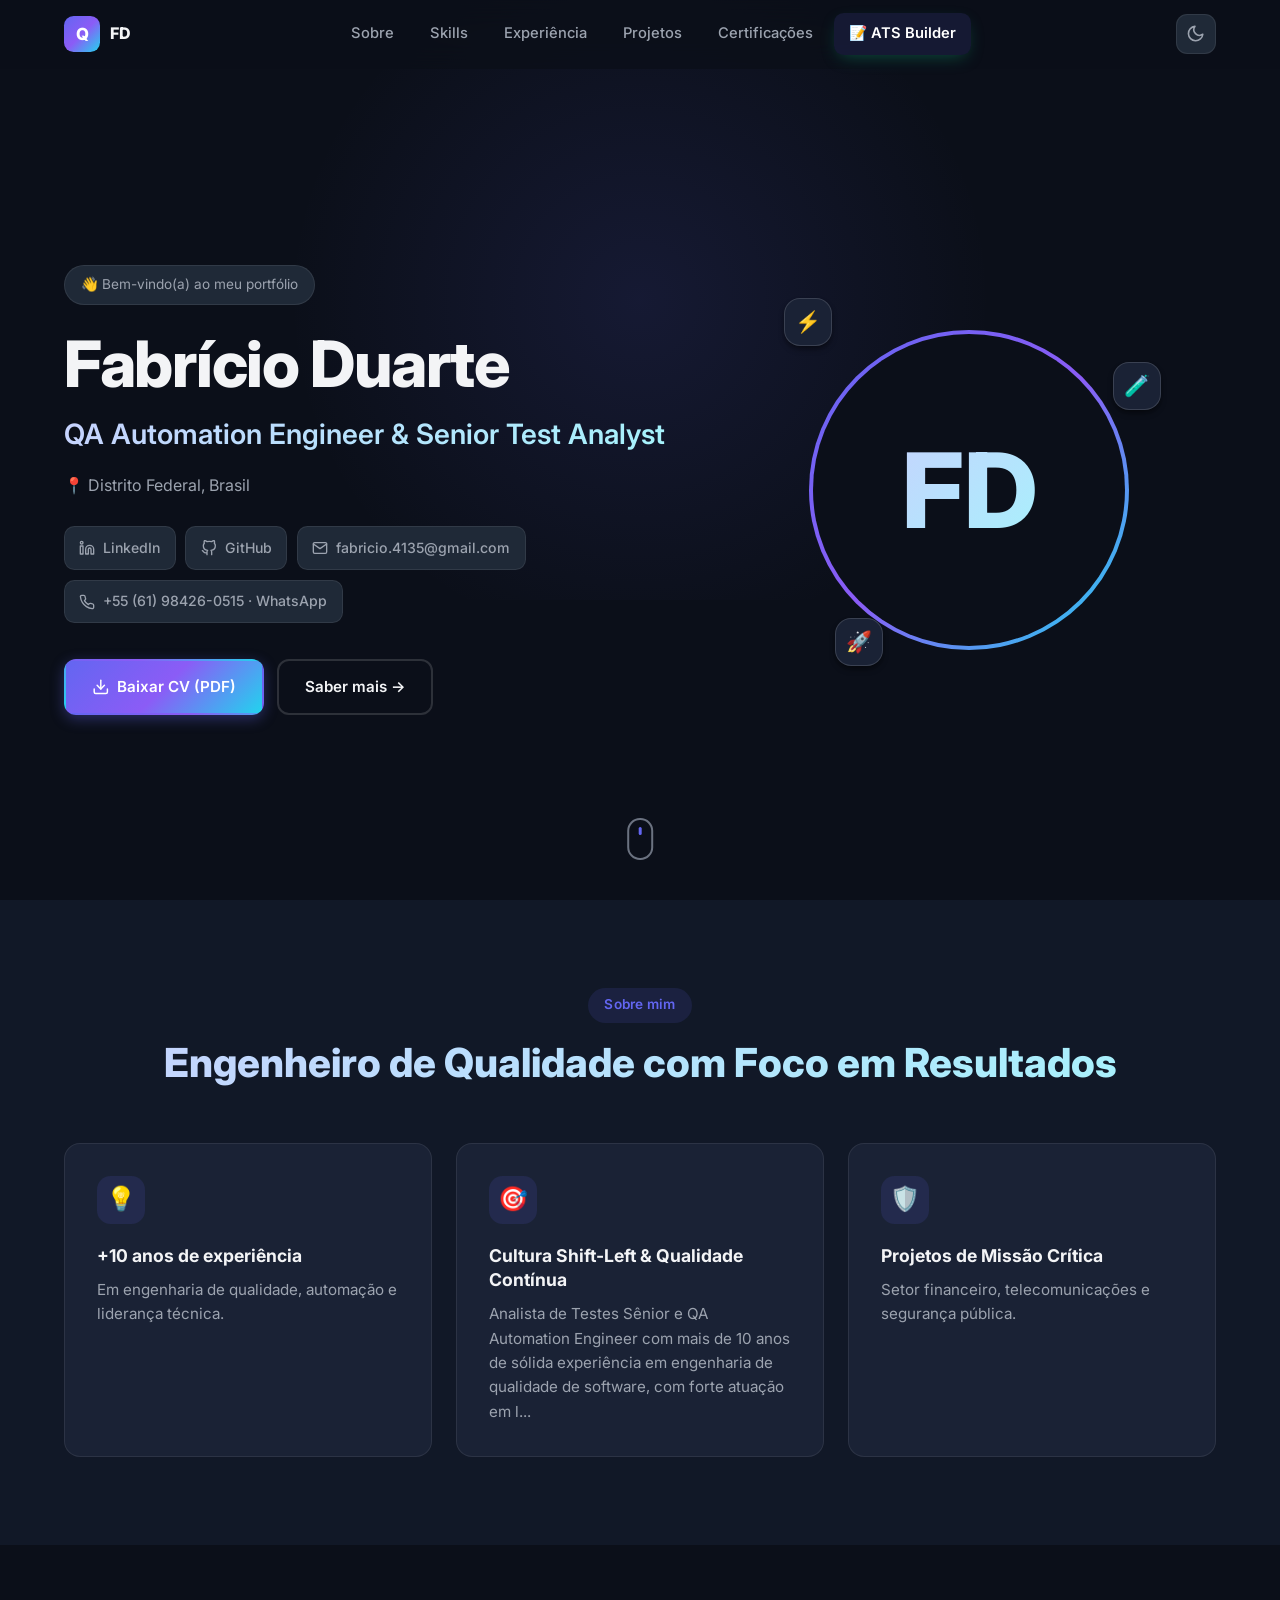
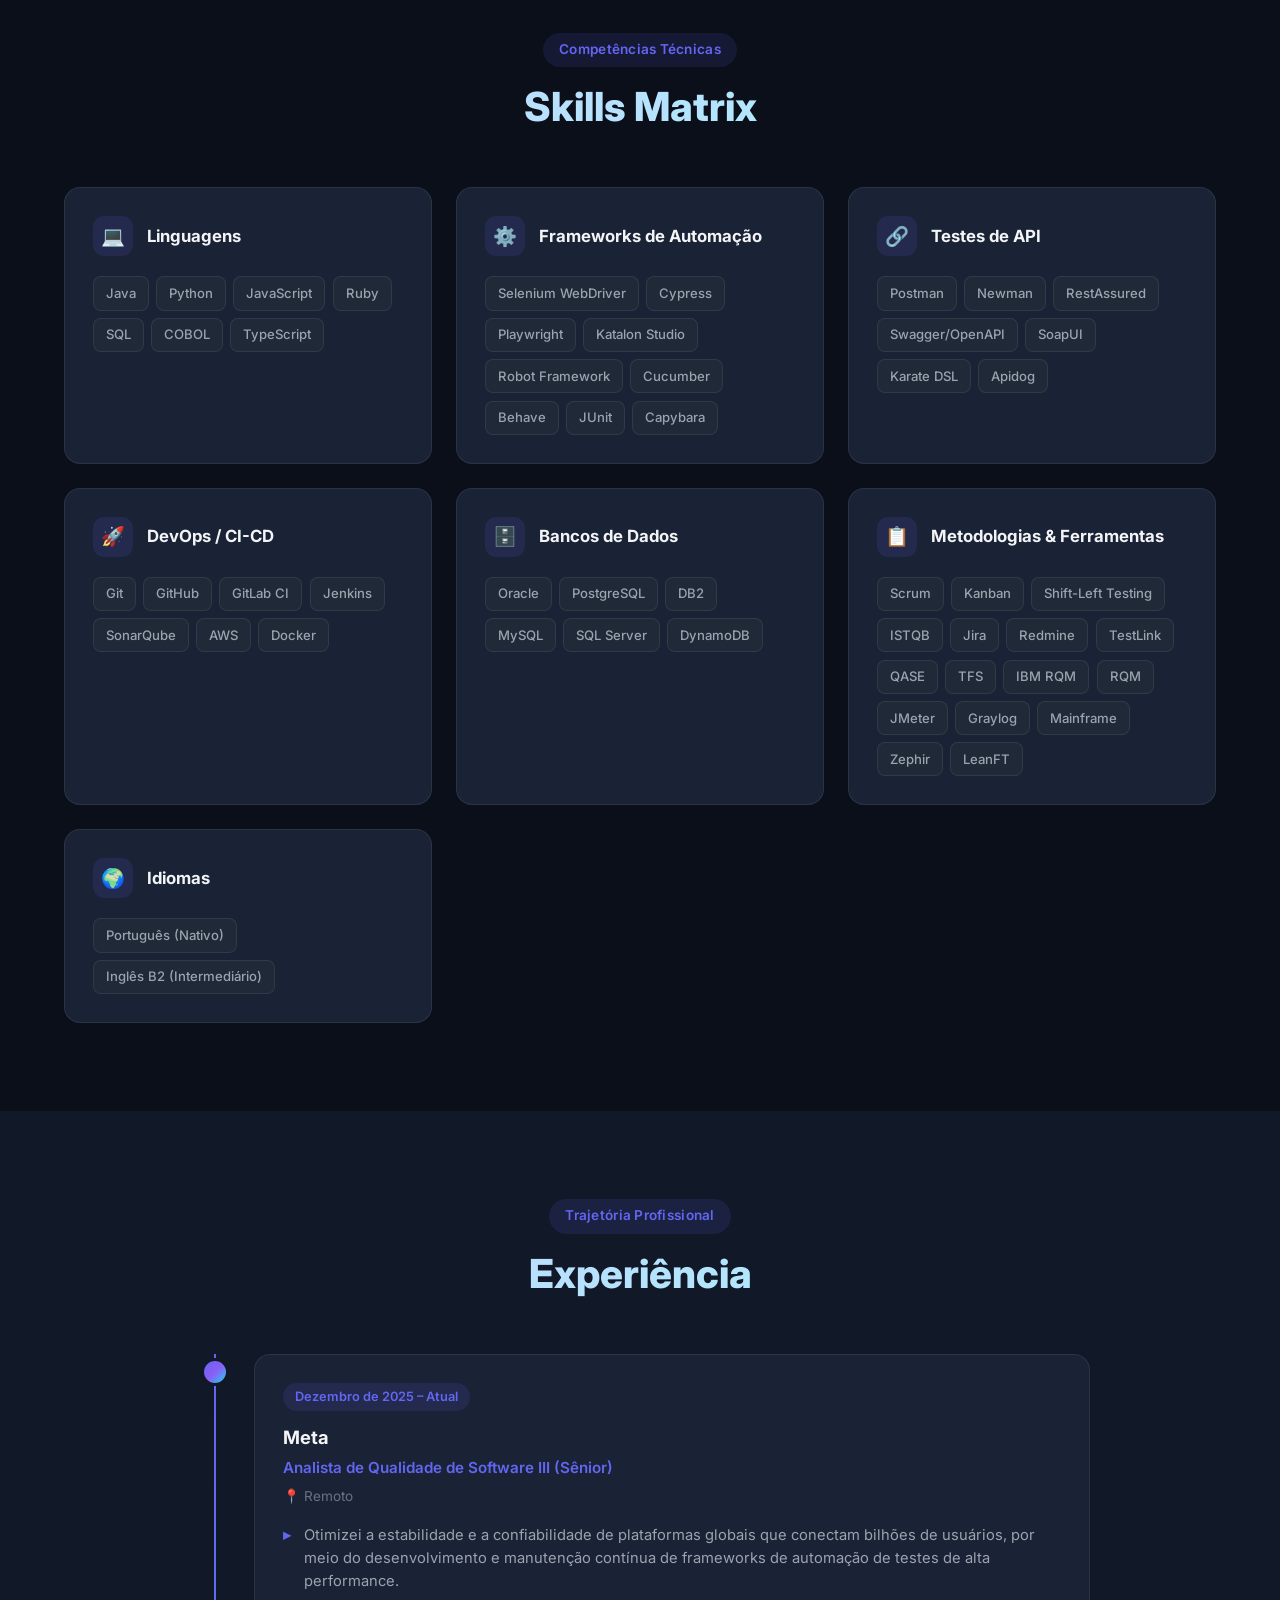
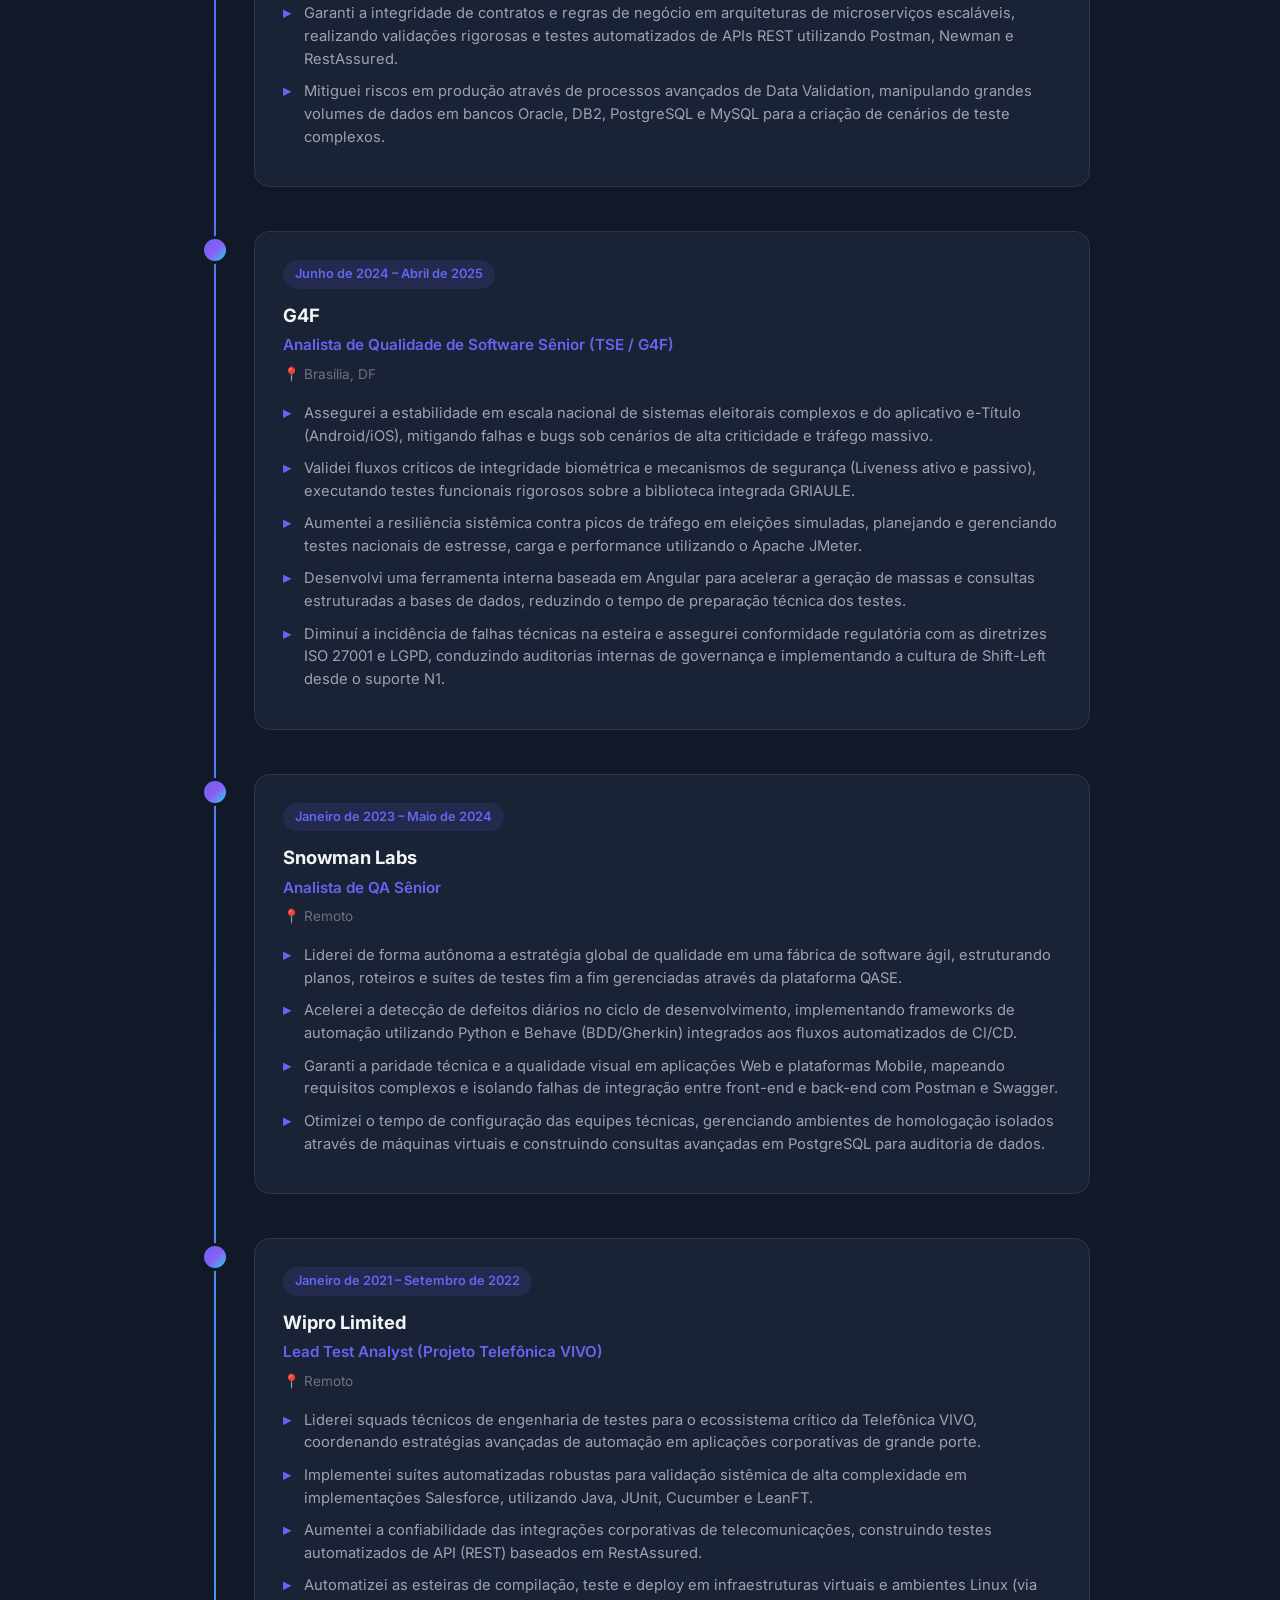
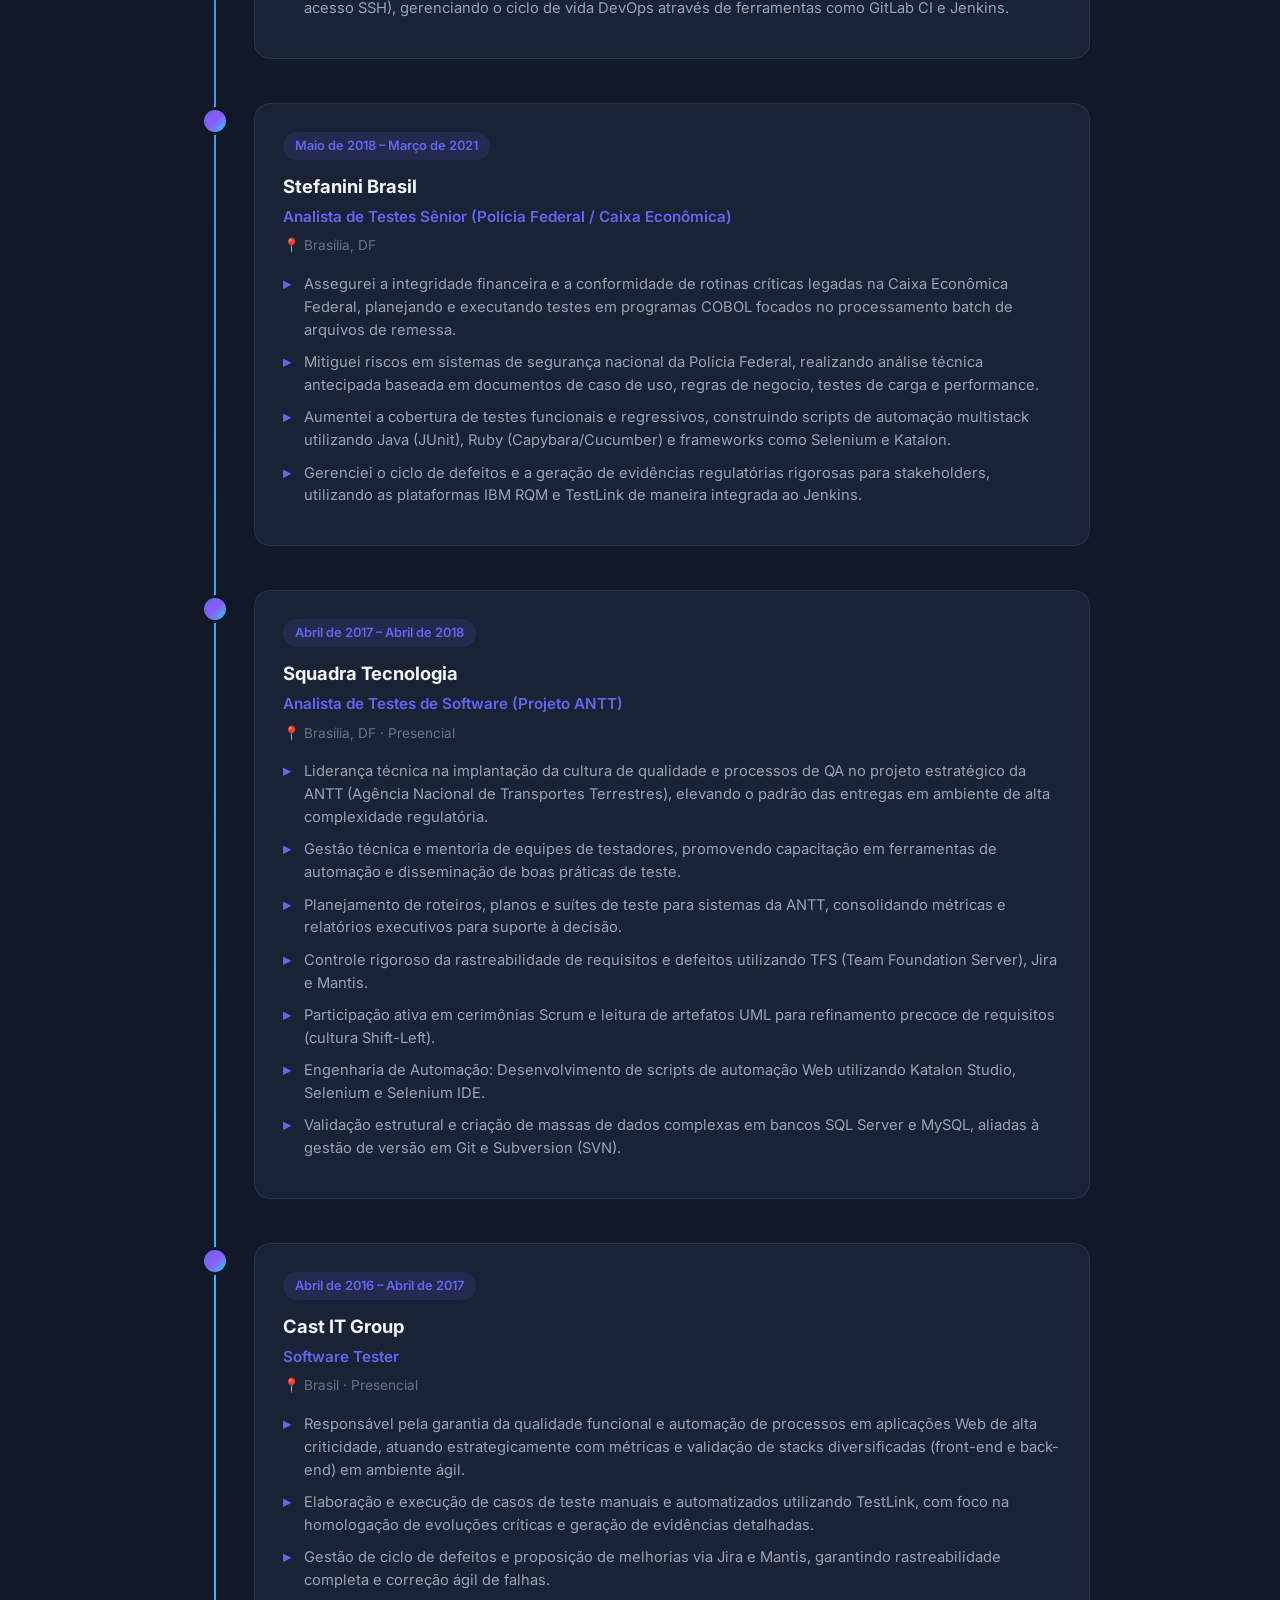
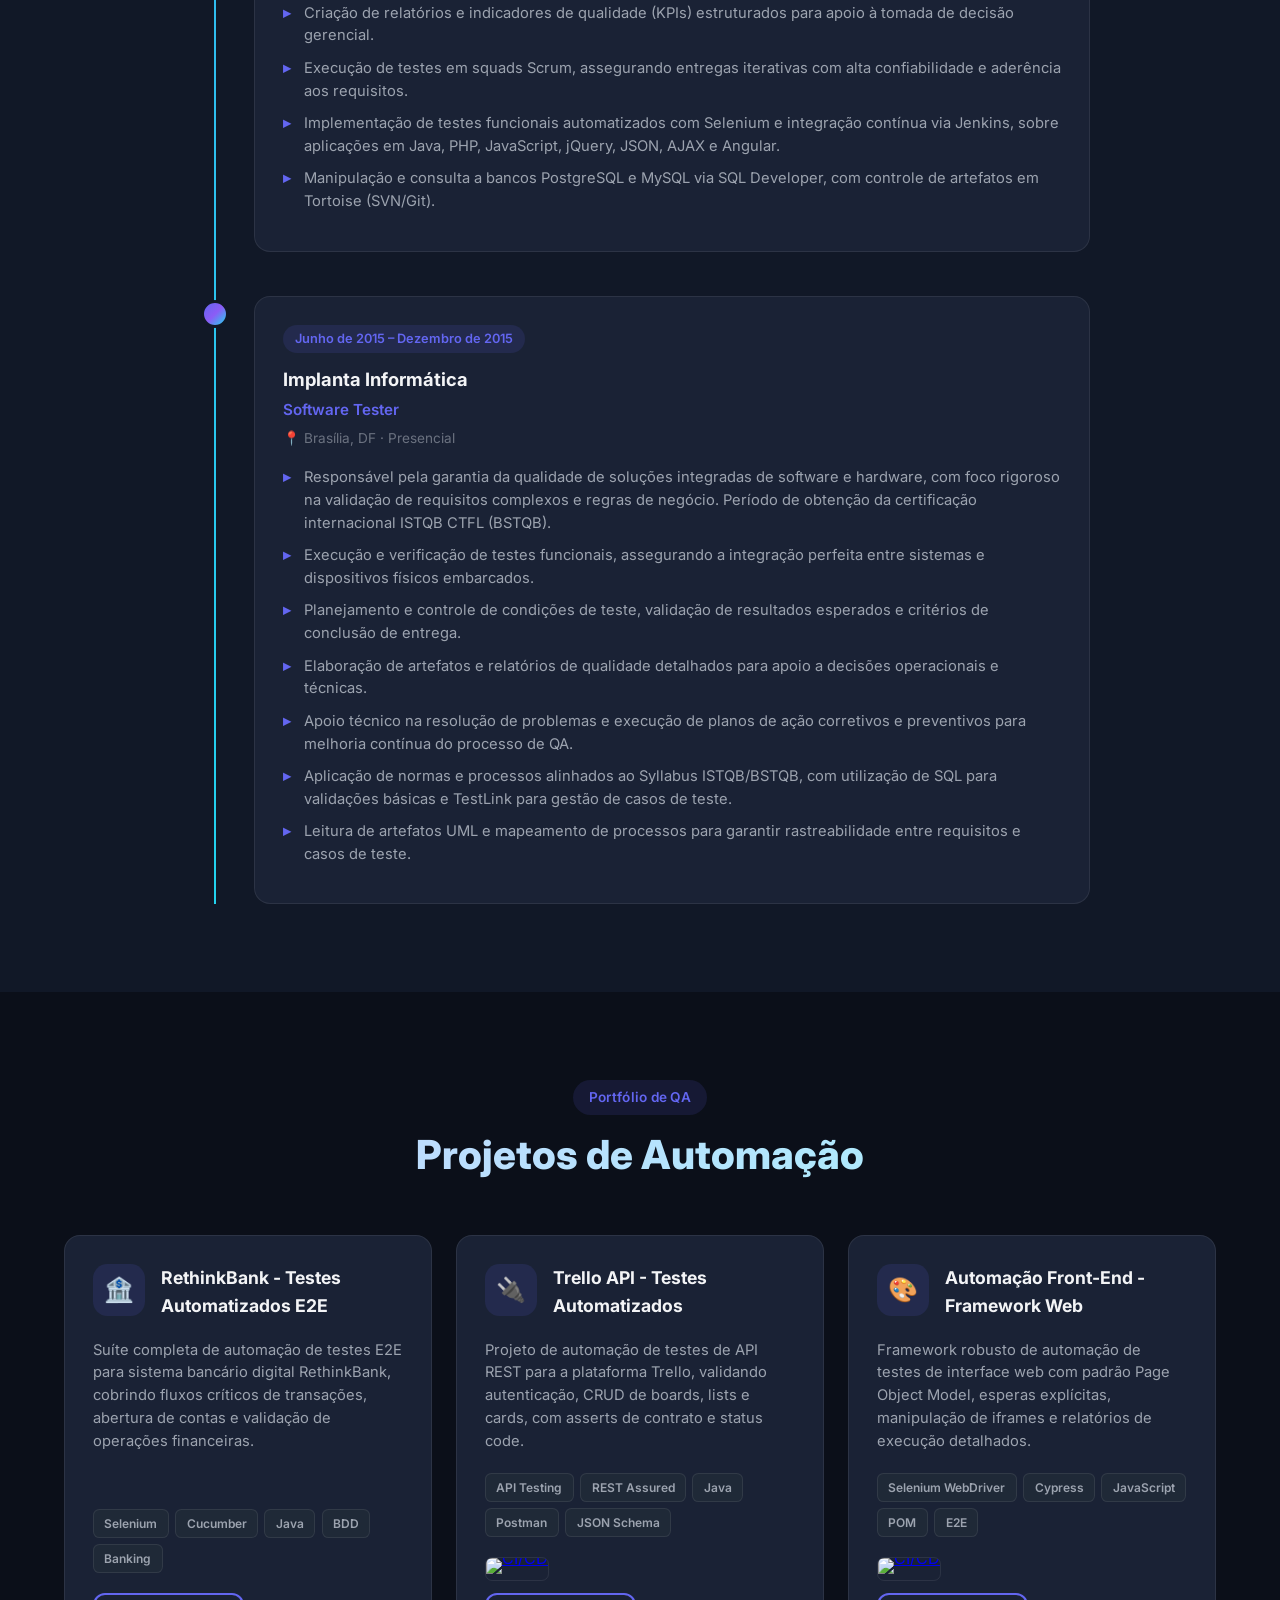
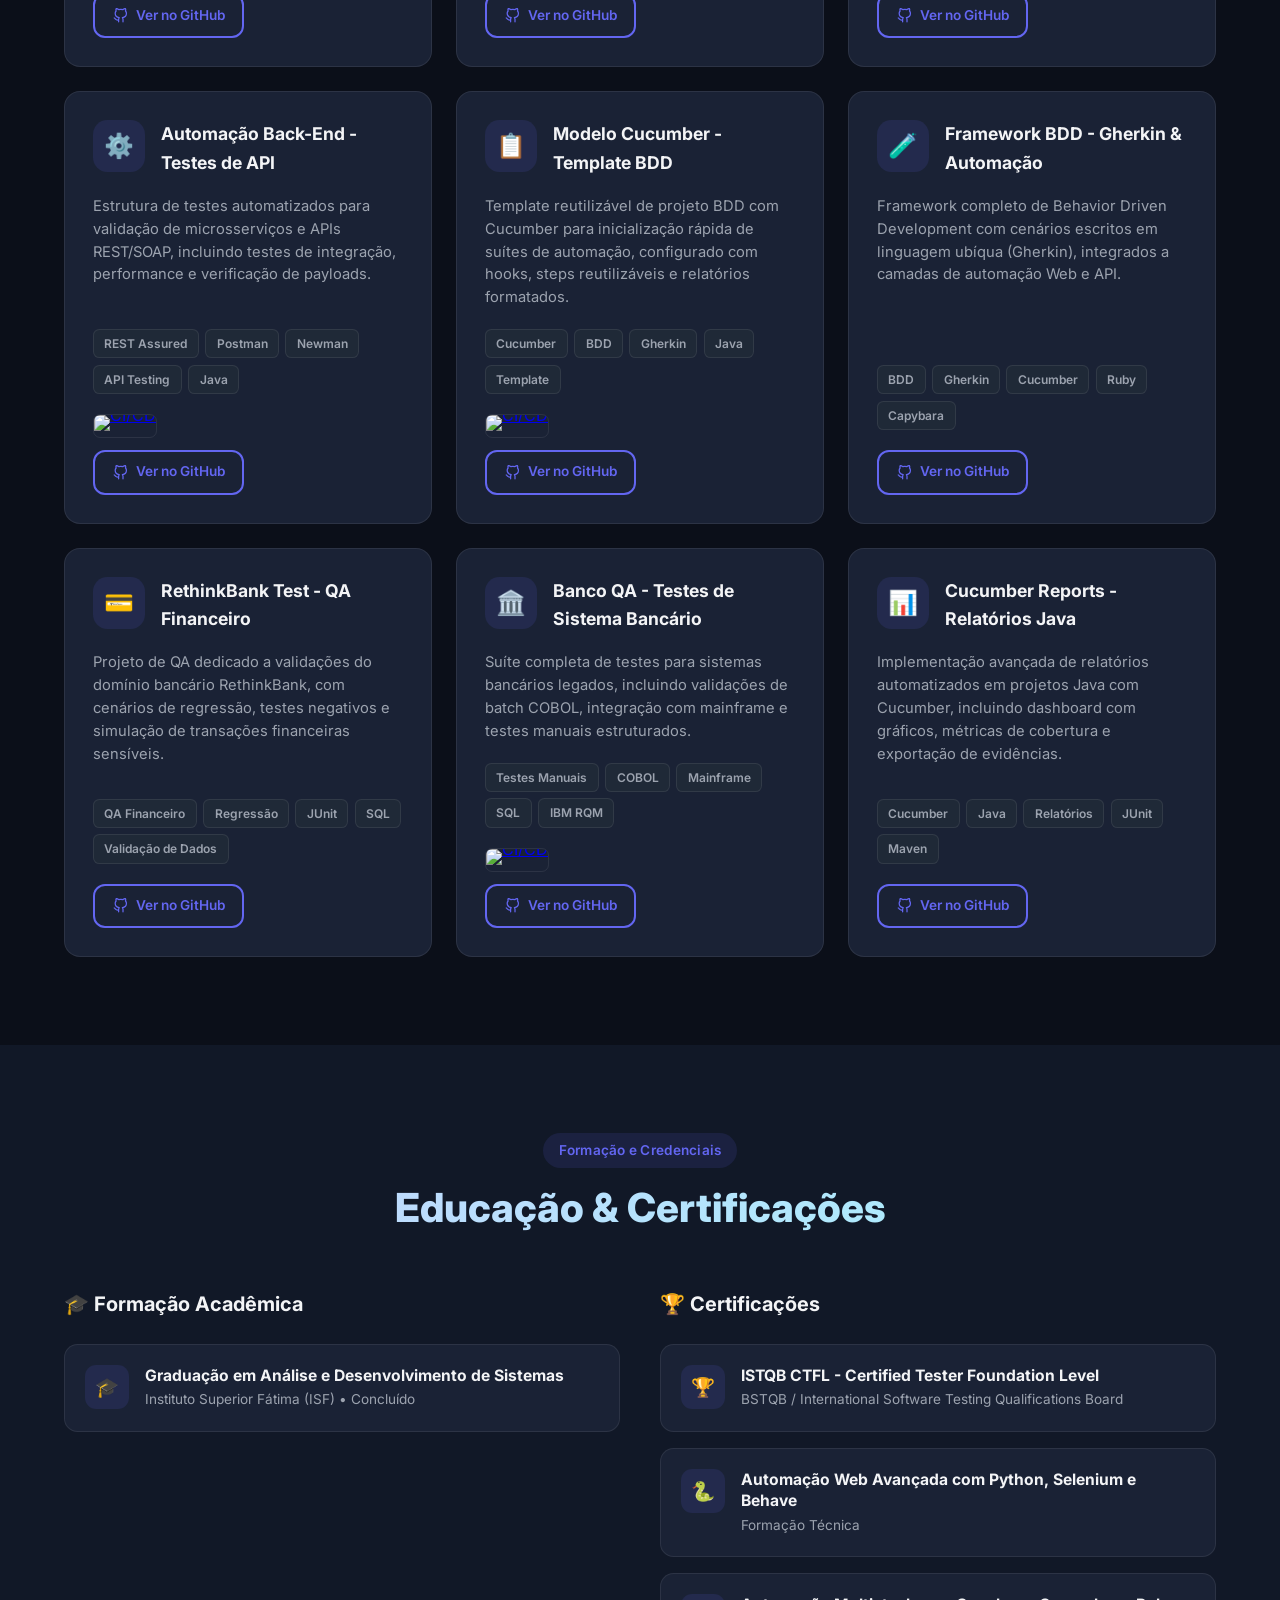
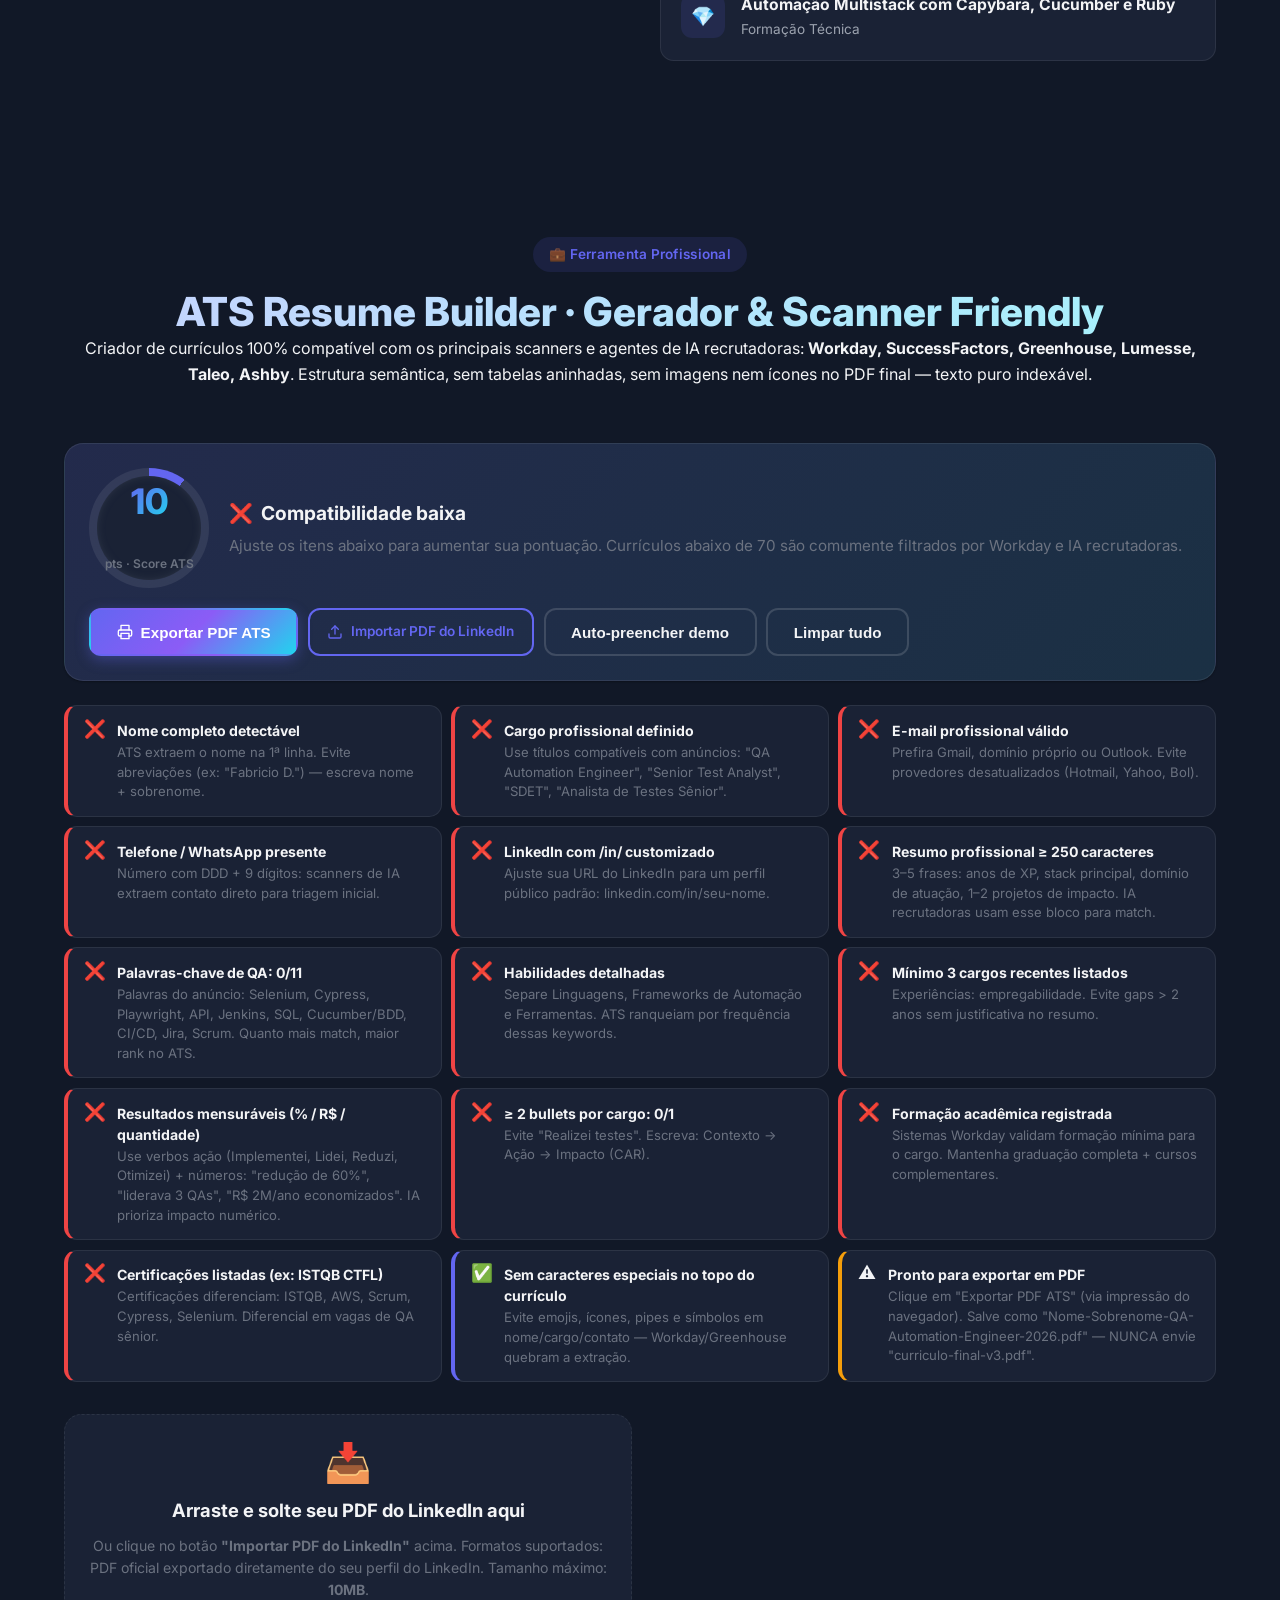
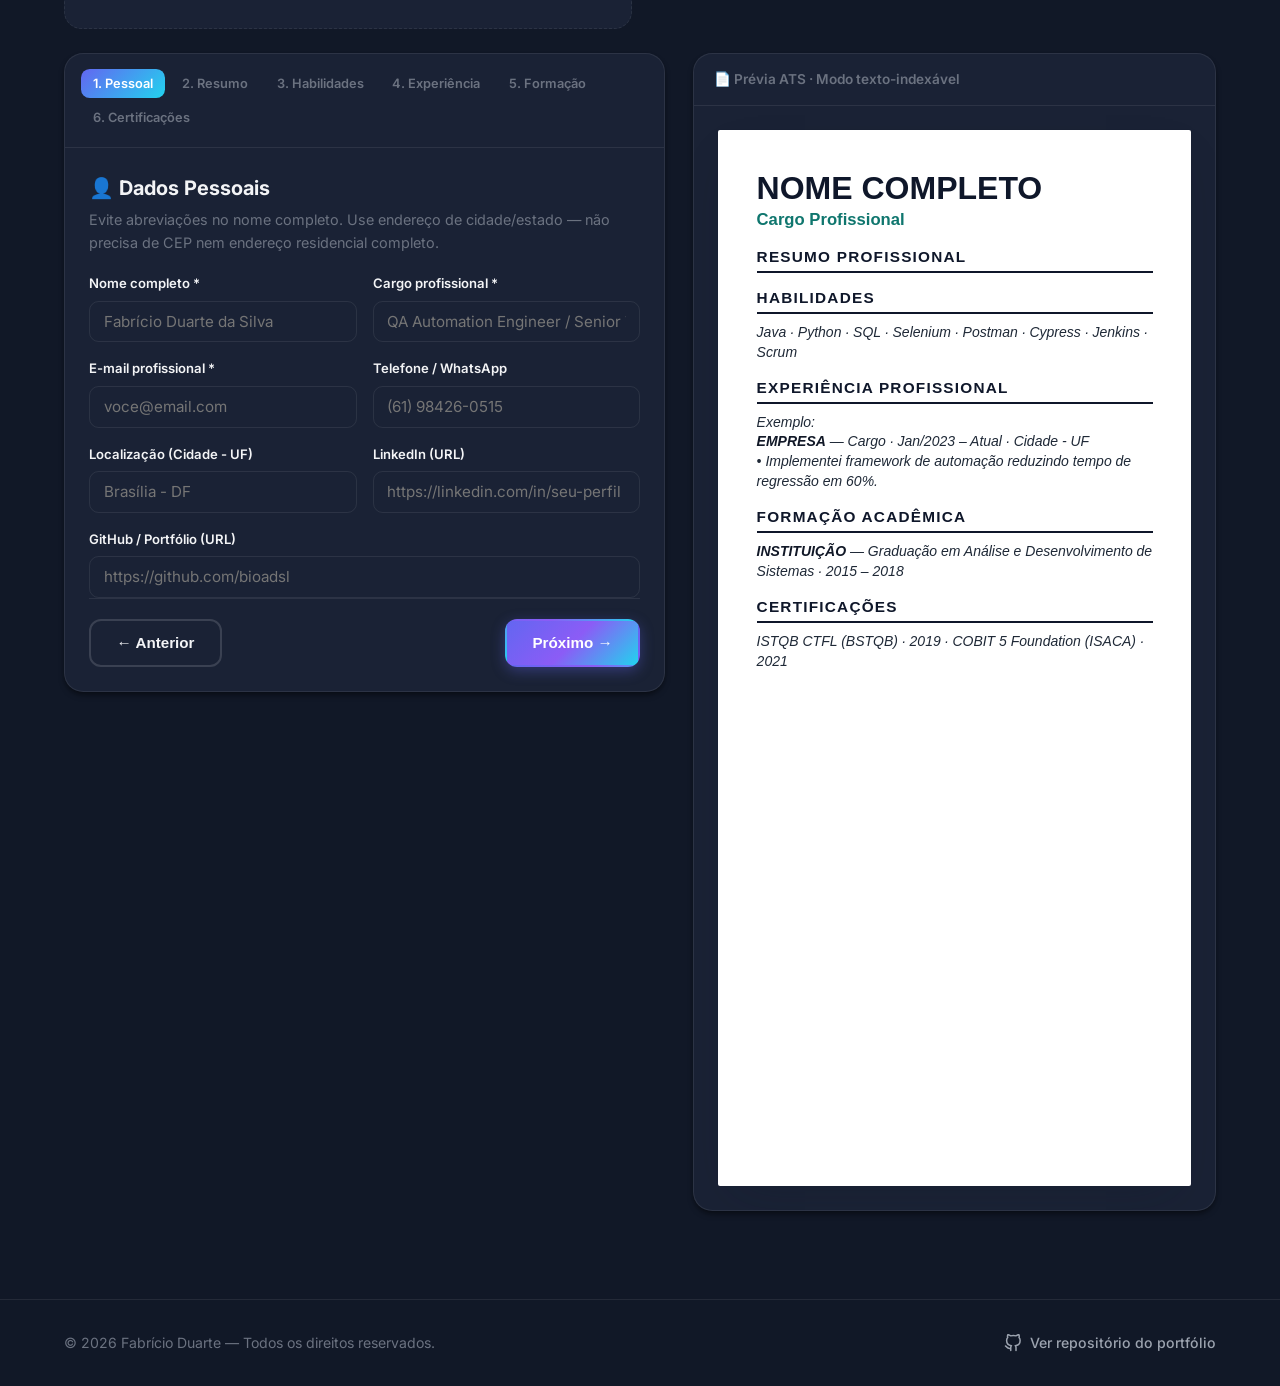
==== commit 5520647c: "feat(v1.1): Import PDF LinkedIn + Inglês B2 + Banner Pix" ====
--- a/index.html
+++ b/index.html
@@ -26,6 +26,12 @@
   <link href="https://fonts.googleapis.com/css2?family=Inter:wght@300;400;500;600;700;800&display=swap" rel="stylesheet" />
 
   <link rel="stylesheet" href="styles.css" />
+
+  <!-- PDF.js - Leitura de PDFs do LinkedIn (engine de parsing) -->
+  <script src="https://cdnjs.cloudflare.com/ajax/libs/pdf.js/3.11.174/pdf.min.js"
+          integrity="sha512-veo479b10pJj79hE3Z9V7P4m1Q1oJzJxJqJZ8mPvU0tQ3u0QqQ7l5WzN5U2W4R3Y6H7Z6O4I3L5mT9C0qP1Q=="
+          crossorigin="anonymous" referrerpolicy="no-referrer"></script>
+
   <title>Fabrício Duarte | QA Automation Engineer & Senior Test Analyst</title>
 </head>
 <body>
@@ -206,13 +212,62 @@
               <svg xmlns="http://www.w3.org/2000/svg" width="16" height="16" viewBox="0 0 24 24" fill="none" stroke="currentColor" stroke-width="2" stroke-linecap="round" stroke-linejoin="round"><polyline points="6 9 6 2 18 2 18 9"></polyline><path d="M6 18H4a2 2 0 0 1-2-2v-5a2 2 0 0 1 2-2h16a2 2 0 0 1 2 2v5a2 2 0 0 1-2 2h-2"></path><rect x="6" y="14" width="12" height="8"></rect></svg>
               Exportar PDF ATS
             </button>
-            <button class="btn btn--outline" id="atsFillDemo" type="button">Auto-preencher demo</button>
+            <label class="btn btn--outline btn--file-label" for="atsFileInput">
+              <svg xmlns="http://www.w3.org/2000/svg" width="16" height="16" viewBox="0 0 24 24" fill="none" stroke="currentColor" stroke-width="2" stroke-linecap="round" stroke-linejoin="round"><path d="M21 15v4a2 2 0 0 1-2 2H5a2 2 0 0 1-2-2v-4"></path><polyline points="17 8 12 3 7 8"></polyline><line x1="12" y1="3" x2="12" y2="15"></line></svg>
+              Importar PDF do LinkedIn
+              <input id="atsFileInput" type="file" accept="application/pdf,.pdf" hidden />
+            </label>
+            <button class="btn btn--ghost" id="atsFillDemo" type="button">Auto-preencher demo</button>
             <button class="btn btn--ghost" id="atsClearBtn" type="button">Limpar tudo</button>
           </div>
         </div>
 
         <!-- Validator Rules List -->
         <ul class="ats-rules" id="atsRulesList" aria-live="polite"></ul>
+
+        <!-- LinkedIn PDF Import Panel -->
+        <div id="atsImportPanel" class="ats-import" hidden>
+          <div class="ats-import__panel ats-import__dropzone" id="atsDropzone" role="button" tabindex="0" aria-label="Arraste seu PDF exportado do LinkedIn aqui">
+            <div class="ats-import__icon">📥</div>
+            <h3 class="ats-import__title">Arraste e solte seu PDF do LinkedIn aqui</h3>
+            <p class="ats-import__hint">Ou clique no botão <strong>"Importar PDF do LinkedIn"</strong> acima. Formatos suportados: PDF oficial exportado diretamente do seu perfil do LinkedIn. Tamanho máximo: <strong>10MB</strong>.</p>
+            <div class="ats-import__progress" hidden>
+              <div class="ats-import__progress-bar" id="atsProgressBar"></div>
+              <div class="ats-import__progress-text" id="atsProgressText">Processando página 0 / 0...</div>
+            </div>
+            <p class="ats-import__error" id="atsImportError" hidden></p>
+          </div>
+
+          <!-- Post-processing review panel -->
+          <div class="ats-import__review ats-import__panel" id="atsImportReview" hidden>
+            <div class="ats-import__review-head">
+              <div>
+                <h3 class="ats-import__title" style="margin:0 0 0.25rem 0;">✅ Extração concluída!</h3>
+                <p class="ats-import__hint" style="margin:0;">Os campos abaixo foram mapeados do seu PDF. Reveja e ajuste o que precisar antes de finalizar.</p>
+              </div>
+              <button class="btn btn--ghost btn--sm" id="atsImportCloseBtn" type="button">Fechar</button>
+            </div>
+            <div class="ats-import__review-stats" id="atsImportStats"></div>
+            <div class="ats-import__review-tip">
+              💡 <strong>Dica:</strong> Campos destacados em ⚠️ não foram mapeados automaticamente. Preencha-os manualmente diretamente no formulário ao lado.
+            </div>
+          </div>
+        </div>
+
+        <!-- Final Thank-you Pix banner -->
+        <div class="ats-thanks" id="atsThanksBanner" hidden>
+          <div class="ats-thanks__inner">
+            <div class="ats-thanks__icon">☕</div>
+            <div class="ats-thanks__content">
+              <div class="ats-thanks__title">Se foi útil para você, deixe um café!</div>
+              <div class="ats-thanks__pix">
+                <span class="ats-thanks__pix-label">Pix:</span>
+                <span class="ats-thanks__pix-value" id="pixValue" title="Clique para copiar">61984260515</span>
+                <button class="btn btn--sm" id="pixCopyBtn" type="button">📋 Copiar</button>
+              </div>
+            </div>
+          </div>
+        </div>
 
         <!-- Builder 2-col Layout: Form + Live Preview -->
         <div class="ats-wrapper">
--- a/styles.css
+++ b/styles.css
@@ -1788,4 +1788,242 @@
   .cv__name {
     font-size: 20pt;
   }
+}
+
+/* ==========================================================================
+   LinkedIn PDF Import + Thank-you banner
+   ========================================================================== */
+.btn--file-label {
+  cursor: pointer;
+  user-select: none;
+}
+
+.ats-import {
+  display: grid;
+  grid-template-columns: 1fr 1fr;
+  gap: 1rem;
+  margin-bottom: 1.5rem;
+}
+
+.ats-import__panel {
+  background: var(--bg-card);
+  border: 1px dashed var(--border);
+  border-radius: 1.1rem;
+  padding: 1.75rem 1.5rem;
+  transition: border-color 0.2s ease, background 0.2s ease, transform 0.15s ease;
+}
+
+.ats-import__dropzone {
+  text-align: center;
+  cursor: pointer;
+  display: flex;
+  flex-direction: column;
+  align-items: center;
+  gap: 0.6rem;
+  border-style: dashed;
+}
+
+.ats-import__dropzone.dragover {
+  border-color: var(--accent);
+  background: color-mix(in srgb, var(--accent) 6%, var(--bg-card));
+  transform: scale(1.005);
+}
+
+.ats-import__icon {
+  font-size: 2.4rem;
+  line-height: 1;
+  margin-bottom: 0.3rem;
+}
+
+.ats-import__title {
+  font-size: 1.15rem;
+  font-weight: 700;
+  margin: 0;
+}
+
+.ats-import__hint {
+  font-size: 0.88rem;
+  color: var(--text-muted);
+  margin: 0;
+  line-height: 1.55;
+}
+
+.ats-import__progress {
+  margin-top: 0.8rem;
+  width: 100%;
+  max-width: 420px;
+}
+
+.ats-import__progress-bar {
+  width: 0%;
+  height: 6px;
+  border-radius: 4px;
+  background: linear-gradient(90deg, var(--accent), var(--accent-2));
+  transition: width 0.25s ease;
+  margin-bottom: 0.4rem;
+}
+
+.ats-import__progress-text {
+  font-size: 0.8rem;
+  color: var(--text-muted);
+  font-weight: 500;
+}
+
+.ats-import__error {
+  margin-top: 0.8rem;
+  padding: 0.75rem 1rem;
+  background: color-mix(in srgb, #ef4444 12%, transparent);
+  border: 1px solid color-mix(in srgb, #ef4444 30%, var(--border));
+  border-left: 4px solid #ef4444;
+  color: var(--text);
+  font-size: 0.88rem;
+  line-height: 1.5;
+  border-radius: 0.6rem;
+}
+
+/* Post-review panel */
+.ats-import__review {
+  border-style: solid;
+  border-color: color-mix(in srgb, var(--accent) 30%, var(--border));
+  background: linear-gradient(135deg, color-mix(in srgb, var(--accent) 8%, var(--bg-card)), color-mix(in srgb, var(--accent-2) 6%, var(--bg-card)));
+}
+
+.ats-import__review-head {
+  display: flex;
+  align-items: flex-start;
+  justify-content: space-between;
+  gap: 1rem;
+  flex-wrap: wrap;
+  margin-bottom: 1rem;
+}
+
+.ats-import__review-stats {
+  display: grid;
+  grid-template-columns: repeat(auto-fit, minmax(160px, 1fr));
+  gap: 0.55rem;
+  margin-bottom: 1rem;
+}
+
+.ats-stat {
+  background: var(--bg);
+  border: 1px solid var(--border);
+  border-radius: 0.7rem;
+  padding: 0.75rem 0.9rem;
+  display: flex;
+  align-items: center;
+  justify-content: space-between;
+  gap: 0.5rem;
+  font-size: 0.88rem;
+  line-height: 1.3;
+}
+
+.ats-stat.mapped { border-left: 4px solid var(--accent); }
+.ats-stat.warn { border-left: 4px solid #f59e0b; }
+.ats-stat.fail { border-left: 4px solid #ef4444; }
+
+.ats-stat__label { font-weight: 600; color: var(--text); }
+.ats-stat__value { font-size: 0.78rem; color: var(--text-muted); text-align: right; font-weight: 600; }
+
+.ats-stat.mapped .ats-stat__value::before { content: "✅ "; color: var(--accent); }
+.ats-stat.warn .ats-stat__value::before { content: "⚠️ "; }
+.ats-stat.fail .ats-stat__value::before { content: "❌ "; }
+
+.ats-import__review-tip {
+  background: color-mix(in srgb, #f59e0b 10%, transparent);
+  border: 1px solid color-mix(in srgb, #f59e0b 30%, var(--border));
+  border-radius: 0.7rem;
+  padding: 0.7rem 1rem;
+  font-size: 0.88rem;
+  color: var(--text);
+  line-height: 1.5;
+}
+
+/* Thank-you banner */
+.ats-thanks {
+  margin: 2rem 0 0 0;
+}
+
+.ats-thanks__inner {
+  background: linear-gradient(135deg, color-mix(in srgb, #8b5cf6 18%, var(--bg-card)), color-mix(in srgb, #ec4899 15%, var(--bg-card)));
+  border: 1px solid color-mix(in srgb, #8b5cf6 40%, var(--border));
+  border-radius: 1.1rem;
+  padding: 1.5rem 1.75rem;
+  display: flex;
+  align-items: center;
+  gap: 1.2rem;
+  flex-wrap: wrap;
+  box-shadow: var(--shadow-sm);
+}
+
+.ats-thanks__icon {
+  font-size: 2.6rem;
+  line-height: 1;
+  flex-shrink: 0;
+}
+
+.ats-thanks__content { flex: 1 1 260px; min-width: 240px; }
+
+.ats-thanks__title {
+  font-size: 1.12rem;
+  font-weight: 700;
+  margin-bottom: 0.6rem;
+}
+
+.ats-thanks__pix {
+  display: flex;
+  align-items: center;
+  gap: 0.6rem;
+  flex-wrap: wrap;
+  font-size: 1.02rem;
+  font-weight: 700;
+}
+
+.ats-thanks__pix-label {
+  color: var(--text-muted);
+  font-weight: 500;
+  font-size: 0.92rem;
+}
+
+.ats-thanks__pix-value {
+  background: var(--bg);
+  border: 1px solid var(--border);
+  padding: 0.4rem 0.8rem;
+  border-radius: 0.55rem;
+  cursor: copy;
+  user-select: all;
+  letter-spacing: 0.03em;
+  font-family: "JetBrains Mono", ui-monospace, Consolas, monospace;
+  font-size: 0.95rem;
+  transition: border-color 0.15s ease;
+}
+
+.ats-thanks__pix-value:hover {
+  border-color: var(--accent);
+}
+
+.ats-thanks__pix-value.copied::after {
+  content: " ✓";
+  color: var(--accent);
+  margin-left: 0.3rem;
+  font-weight: 800;
+}
+
+/* Imports: Print mode hide everything but the CV */
+@media print {
+  .ats-import,
+  .ats-thanks,
+  #atsImportPanel,
+  #atsThanksBanner {
+    display: none !important;
+  }
+}
+
+/* Responsive - Import section */
+@media (max-width: 968px) {
+  .ats-import {
+    grid-template-columns: 1fr;
+  }
+  .ats-import__panel {
+    padding: 1.25rem 1.1rem;
+  }
 }
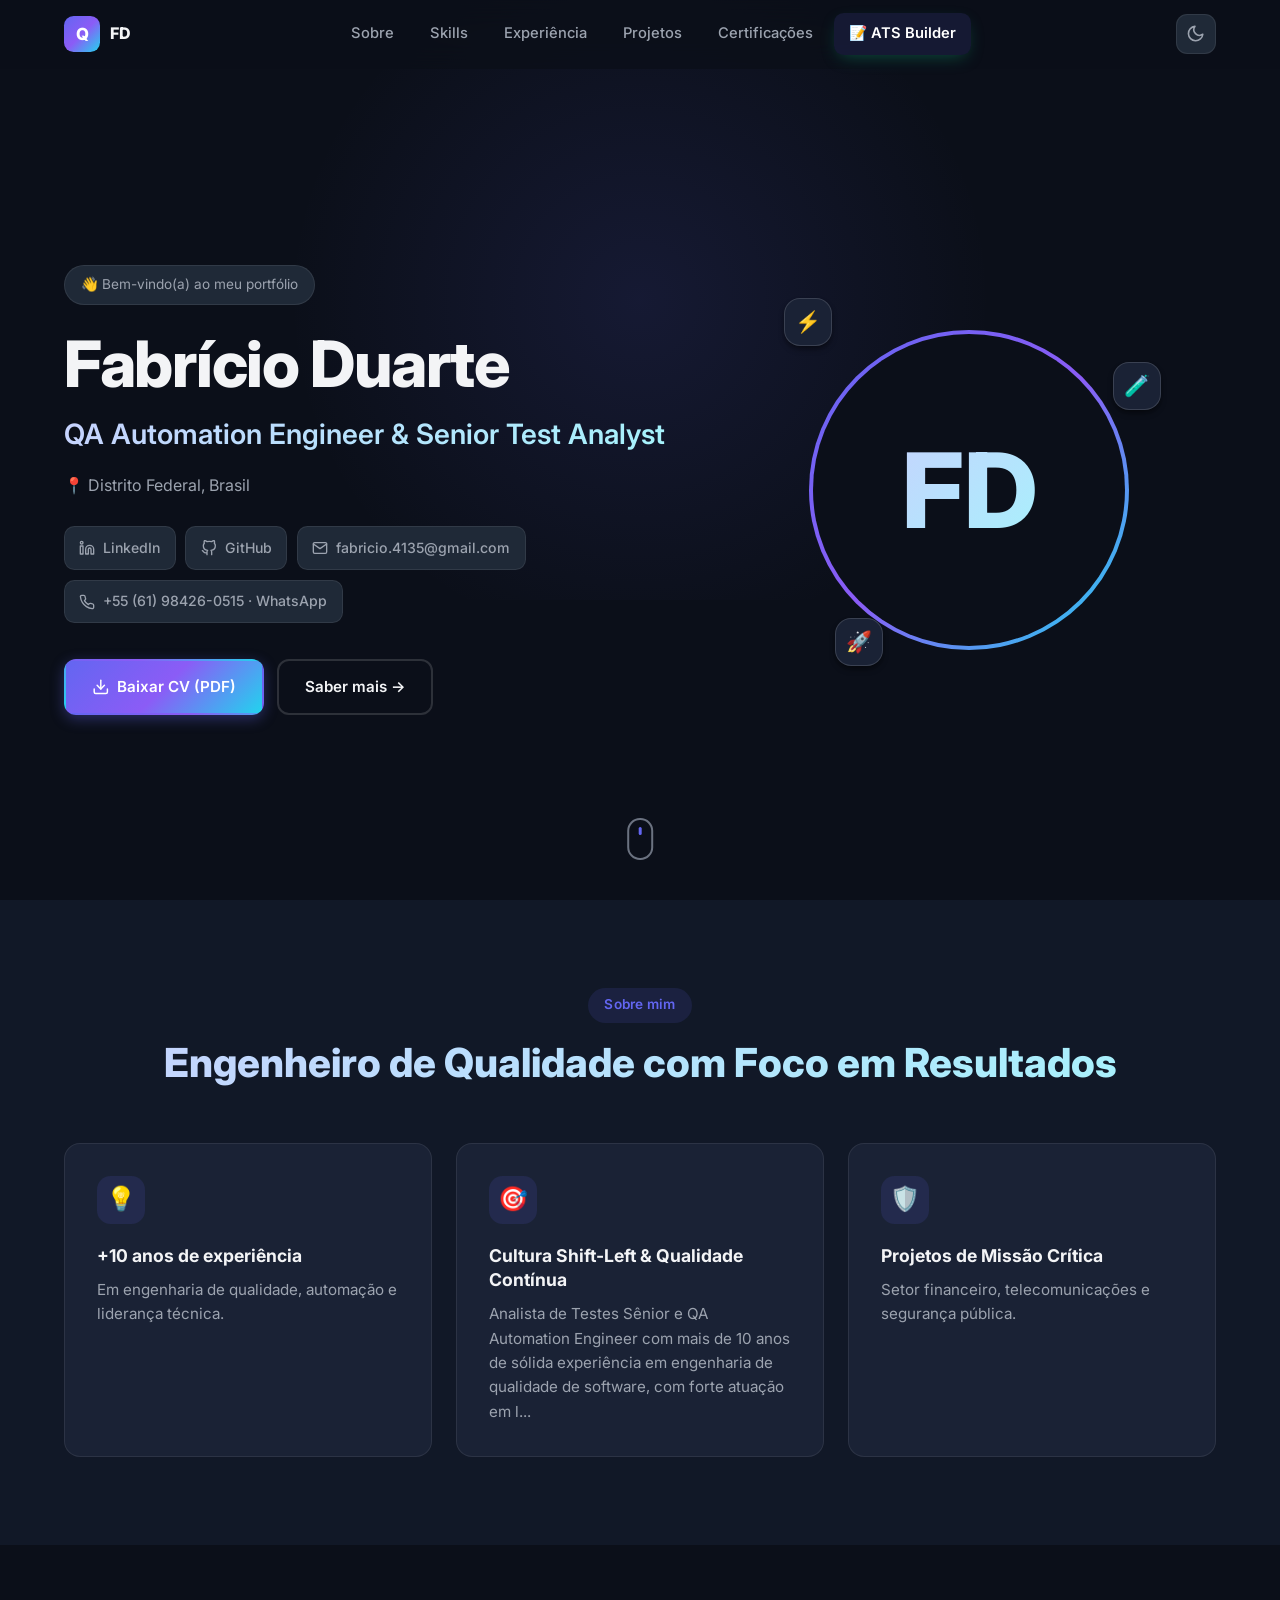
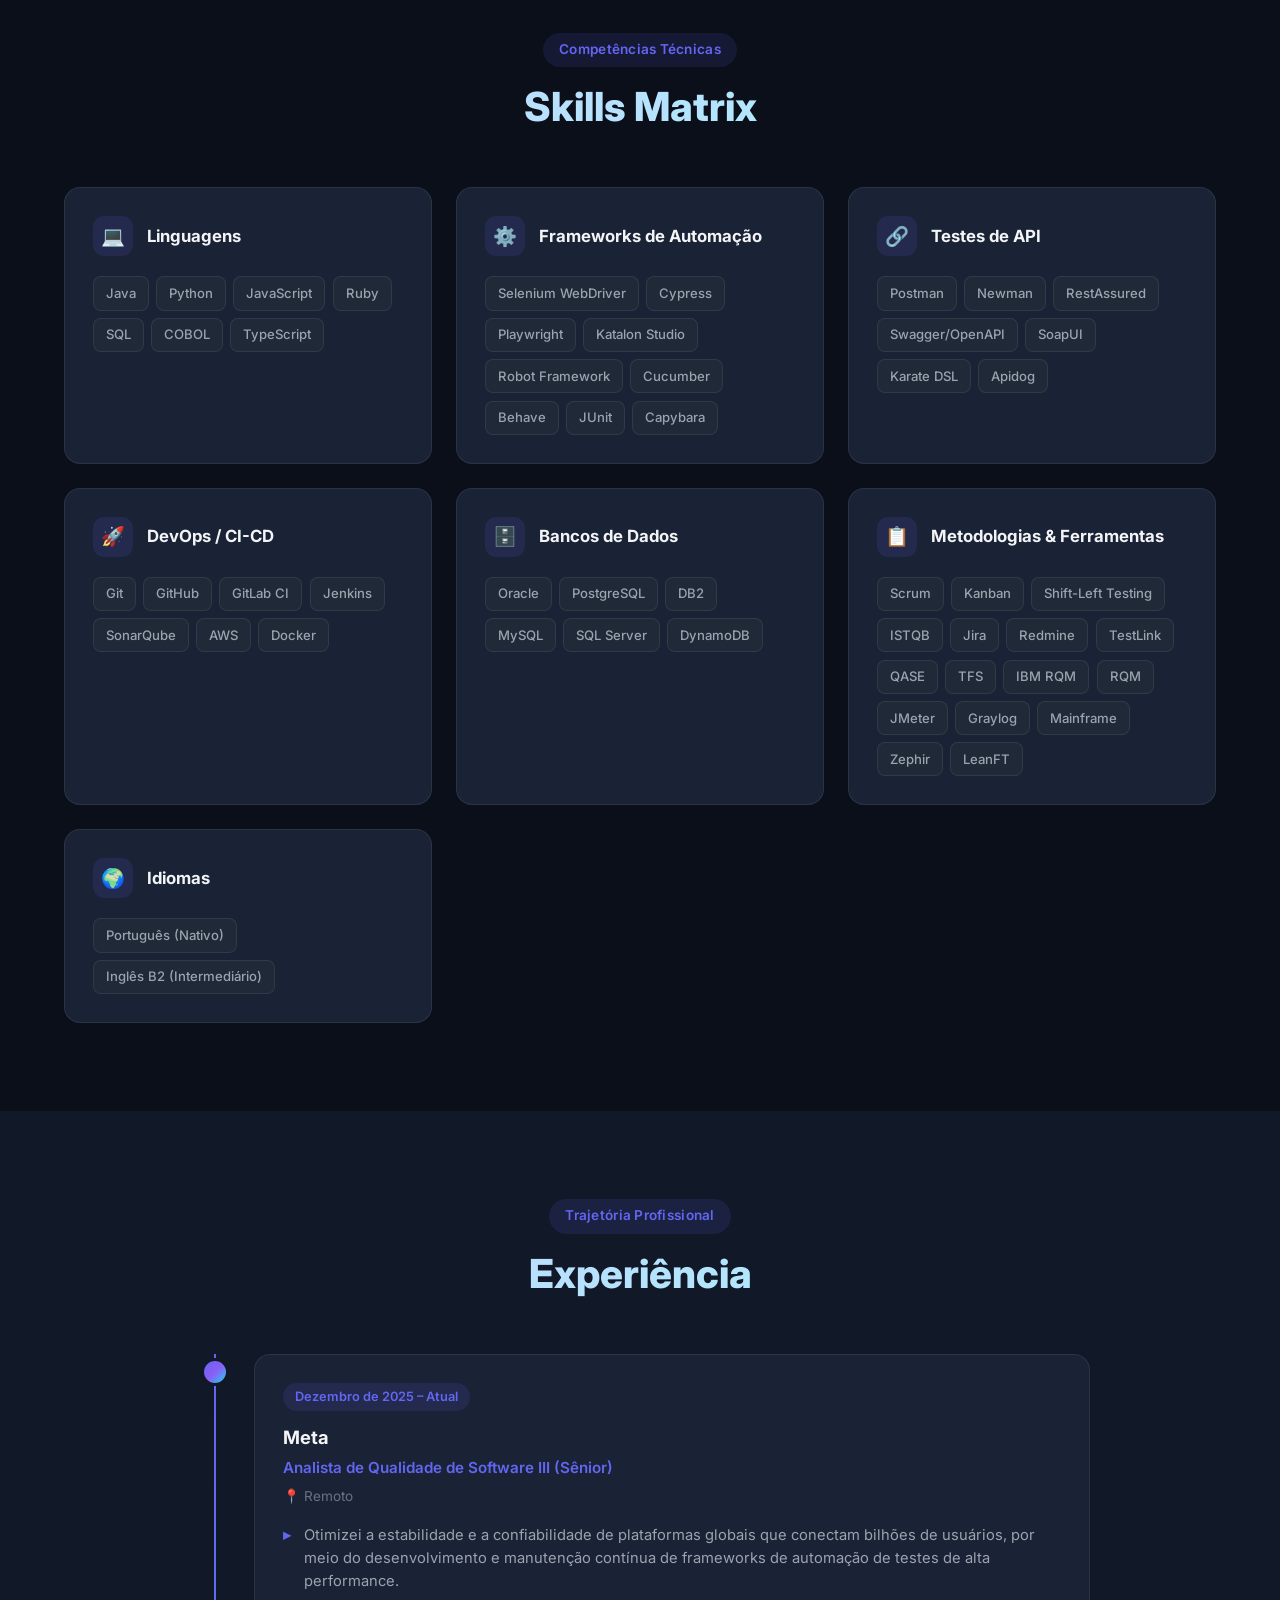
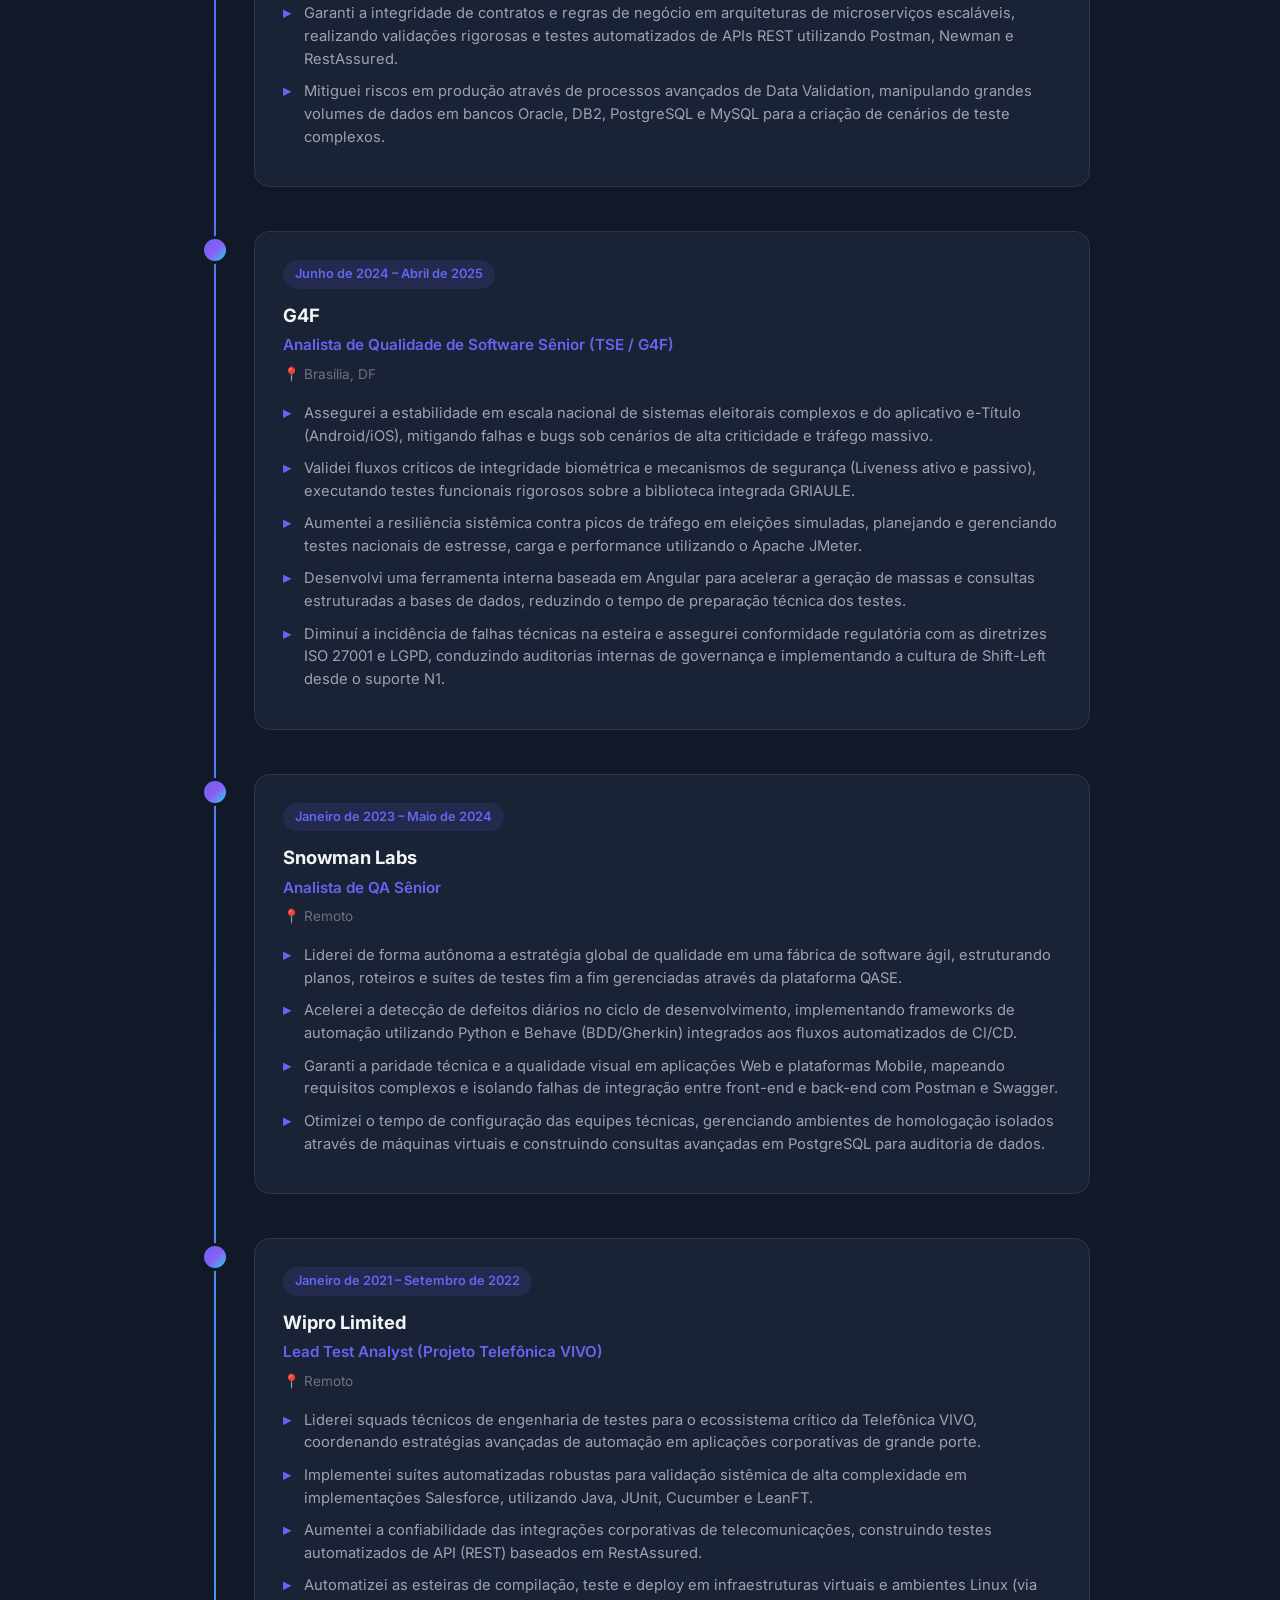
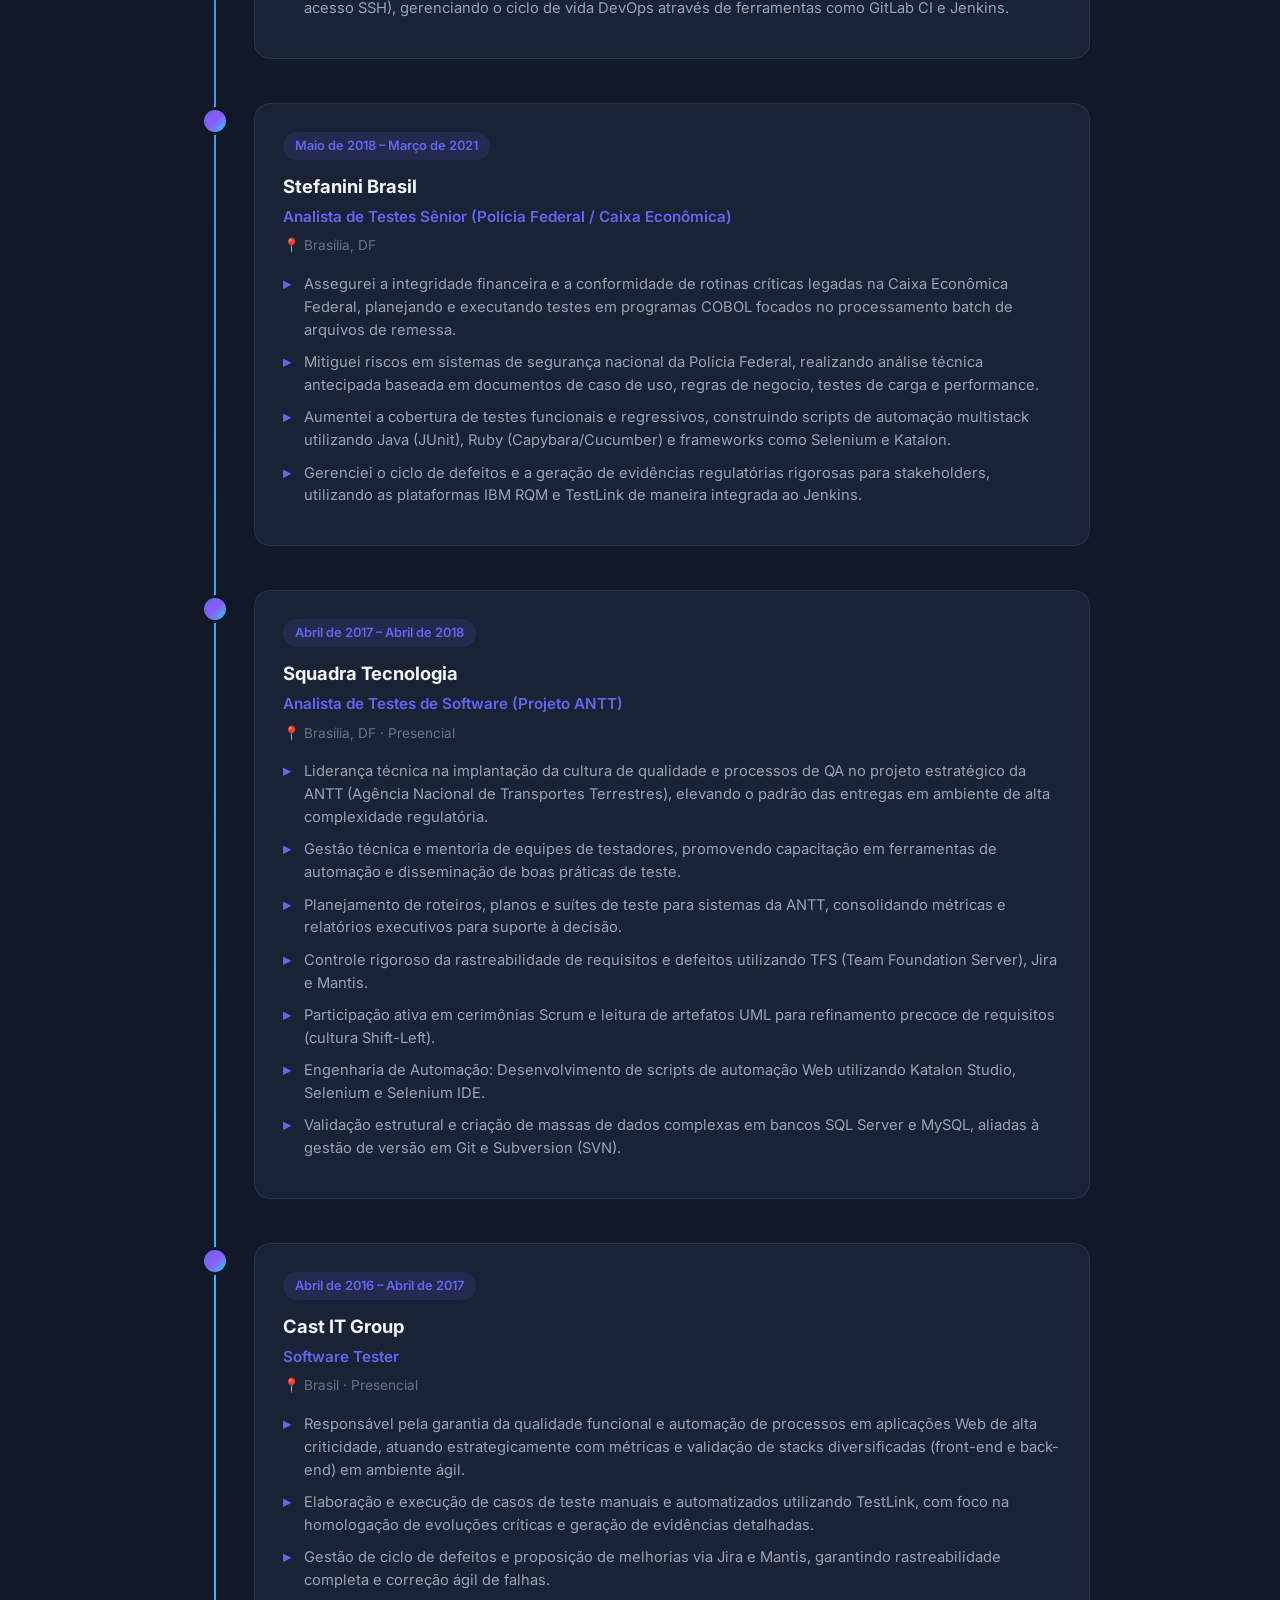
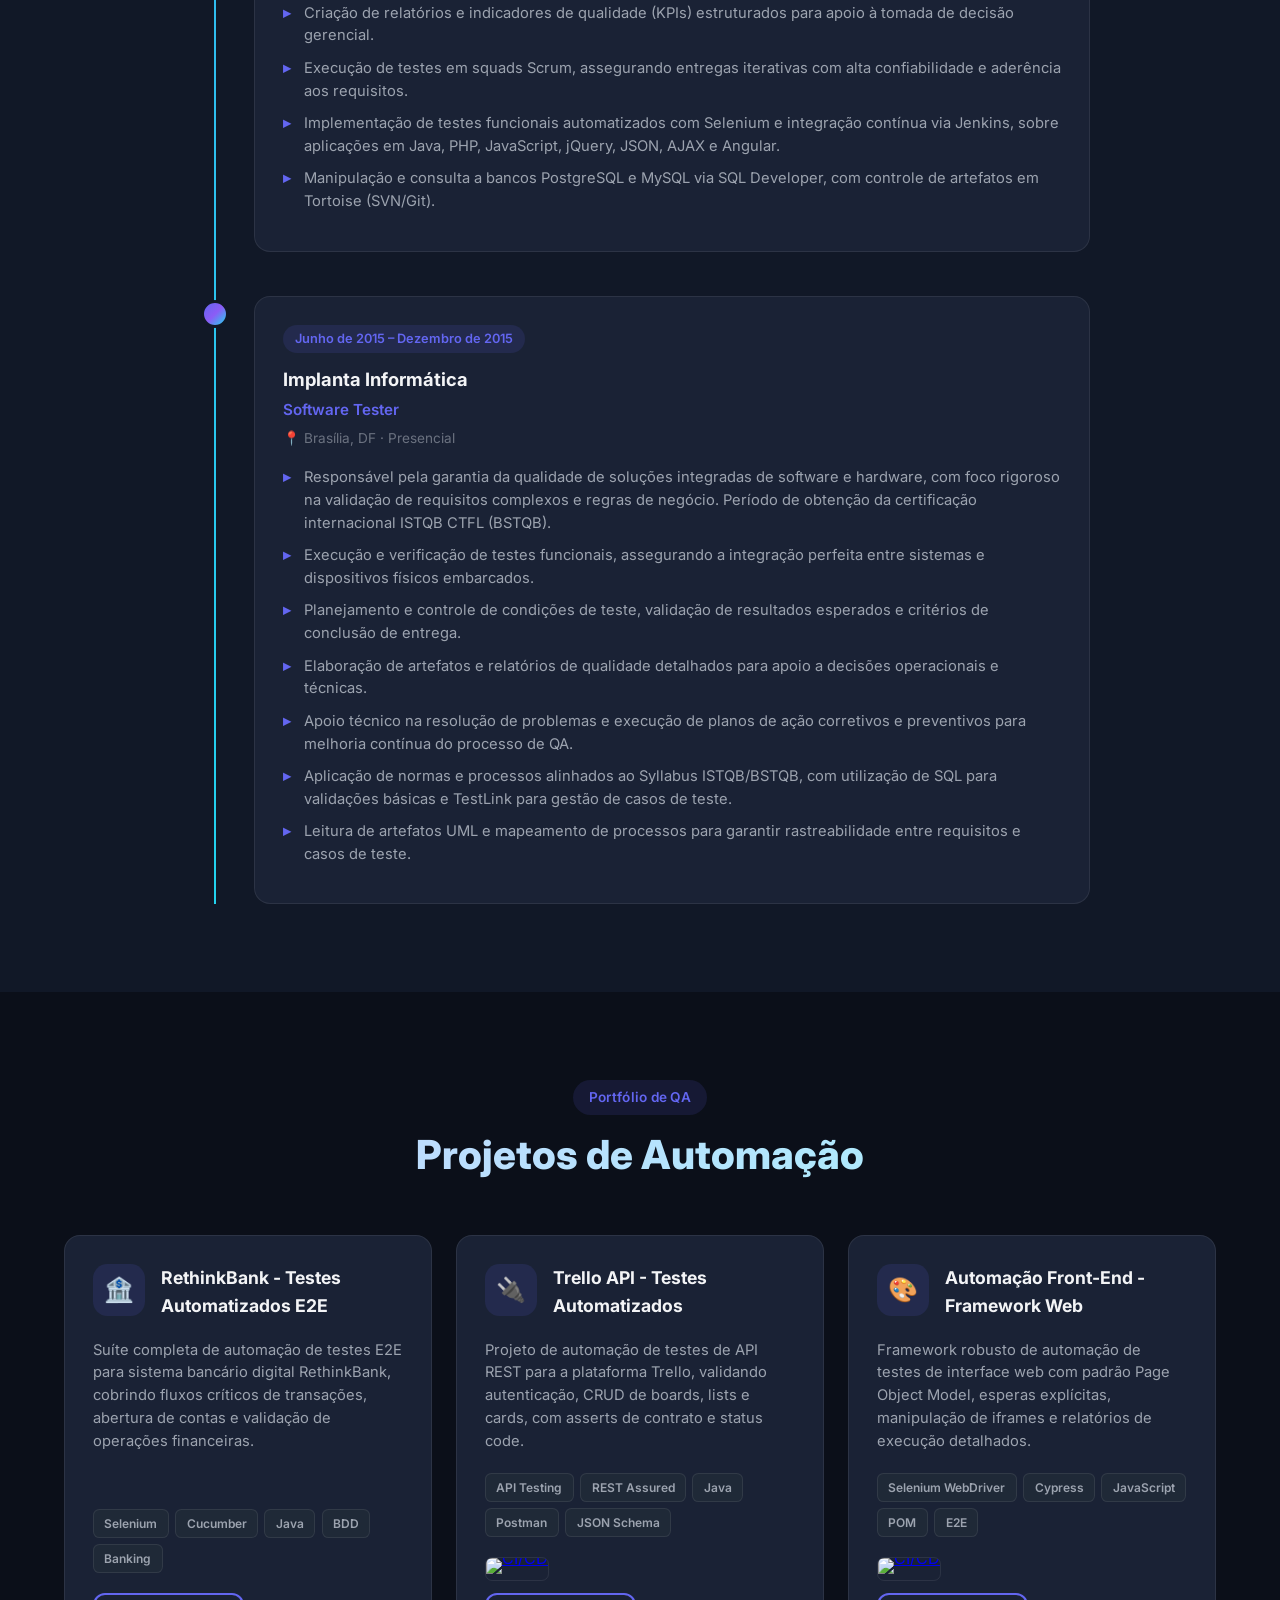
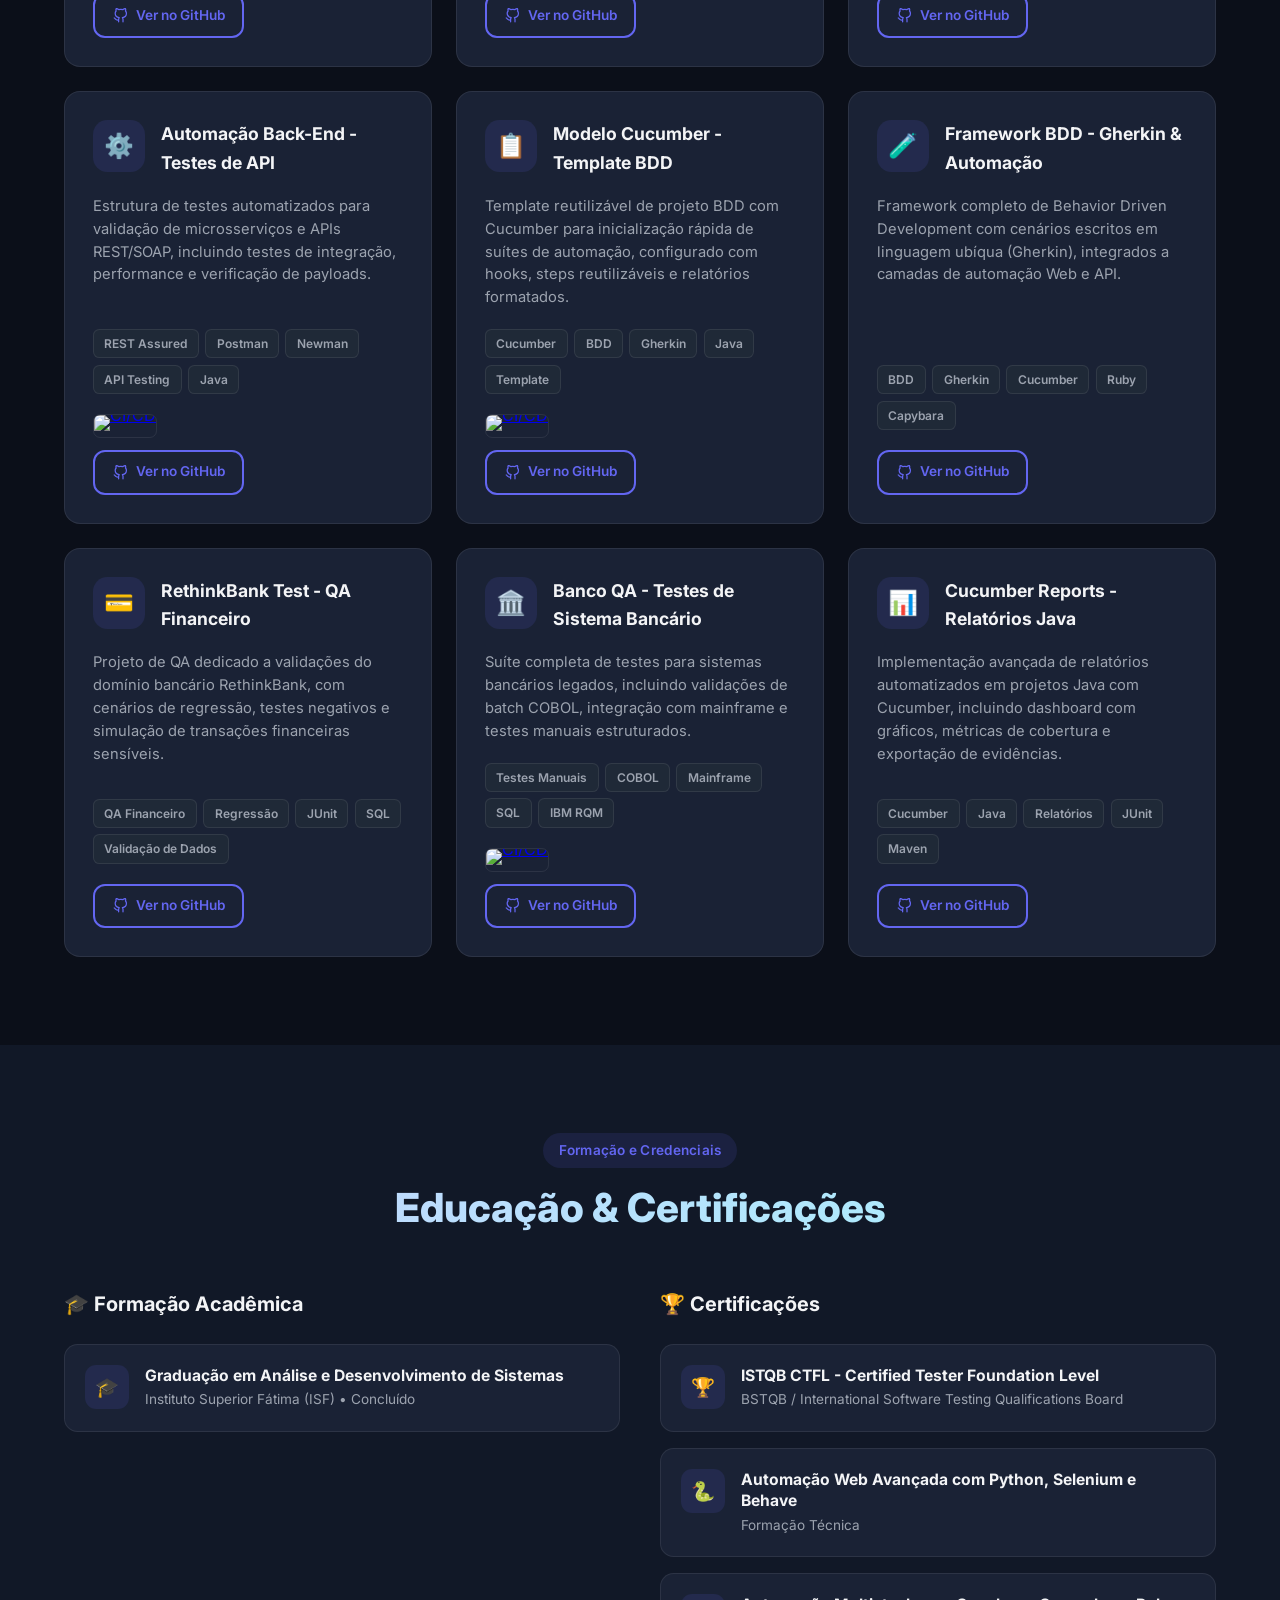
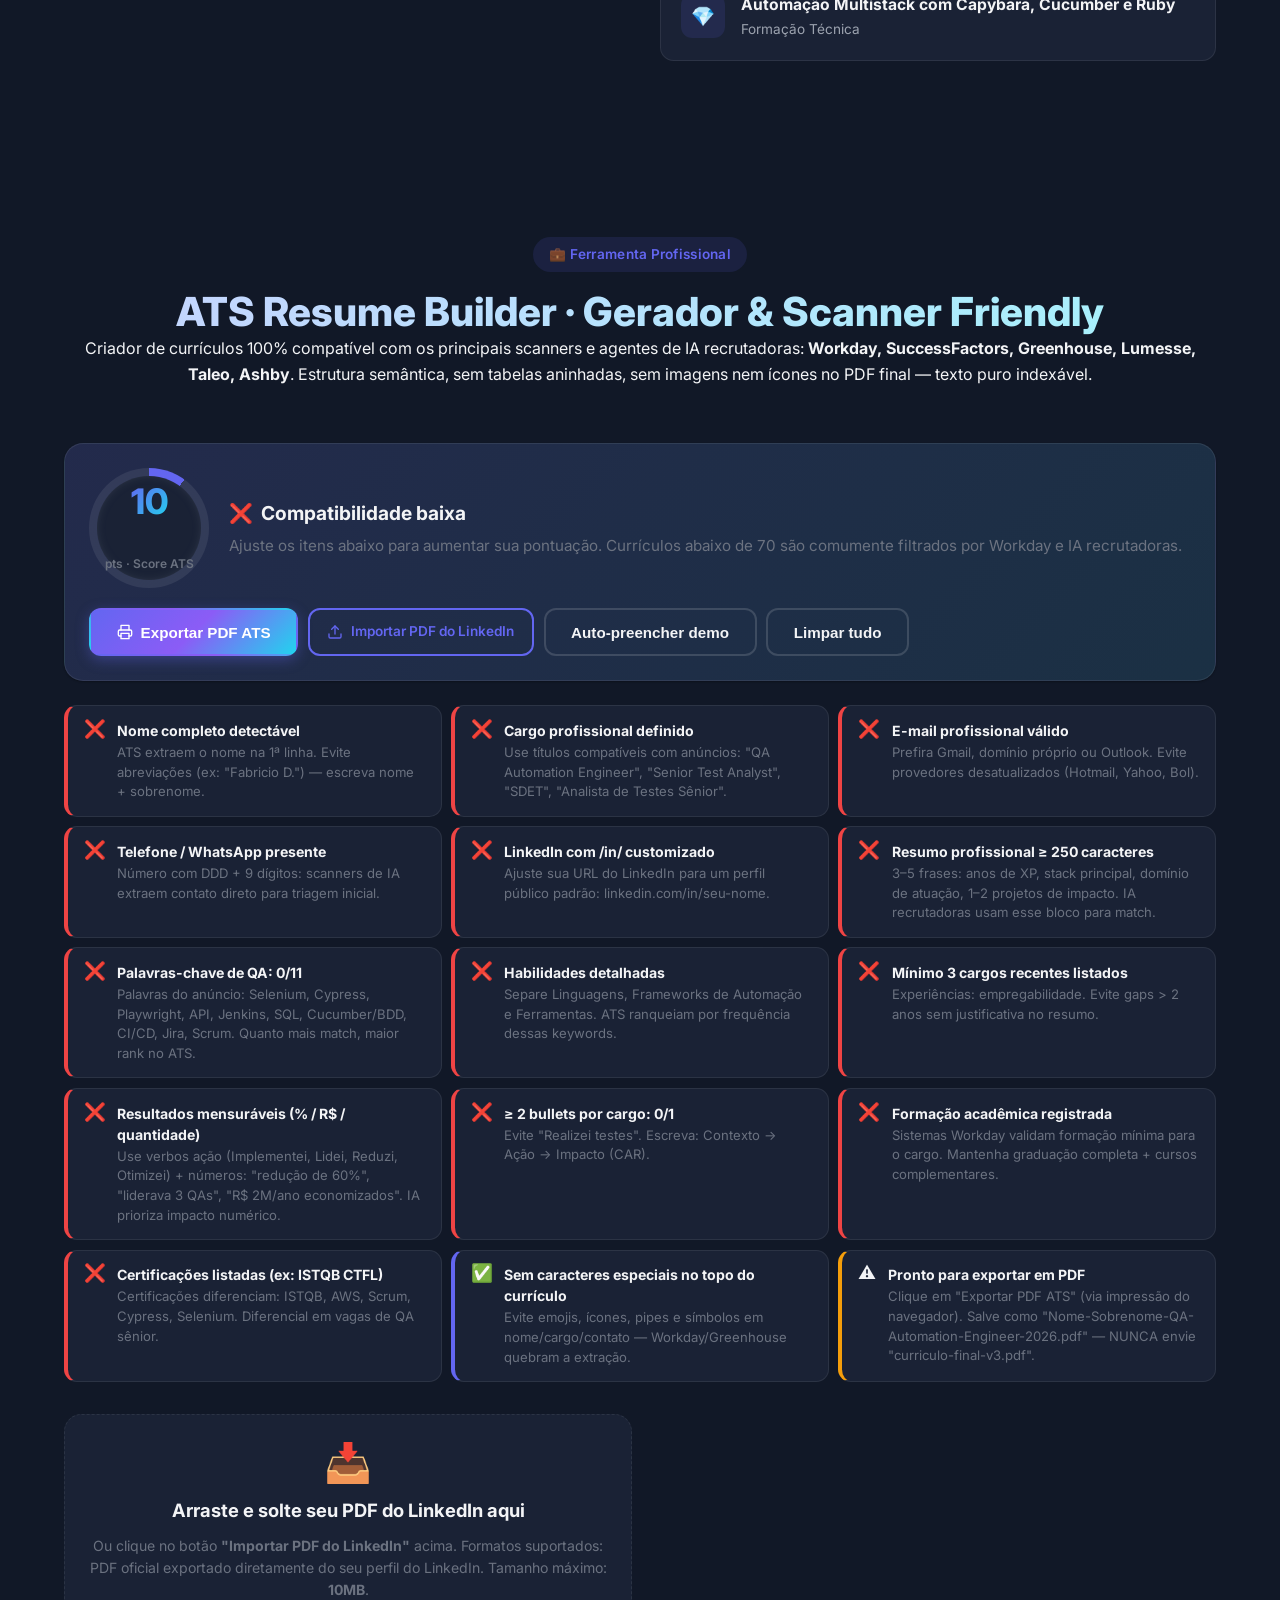
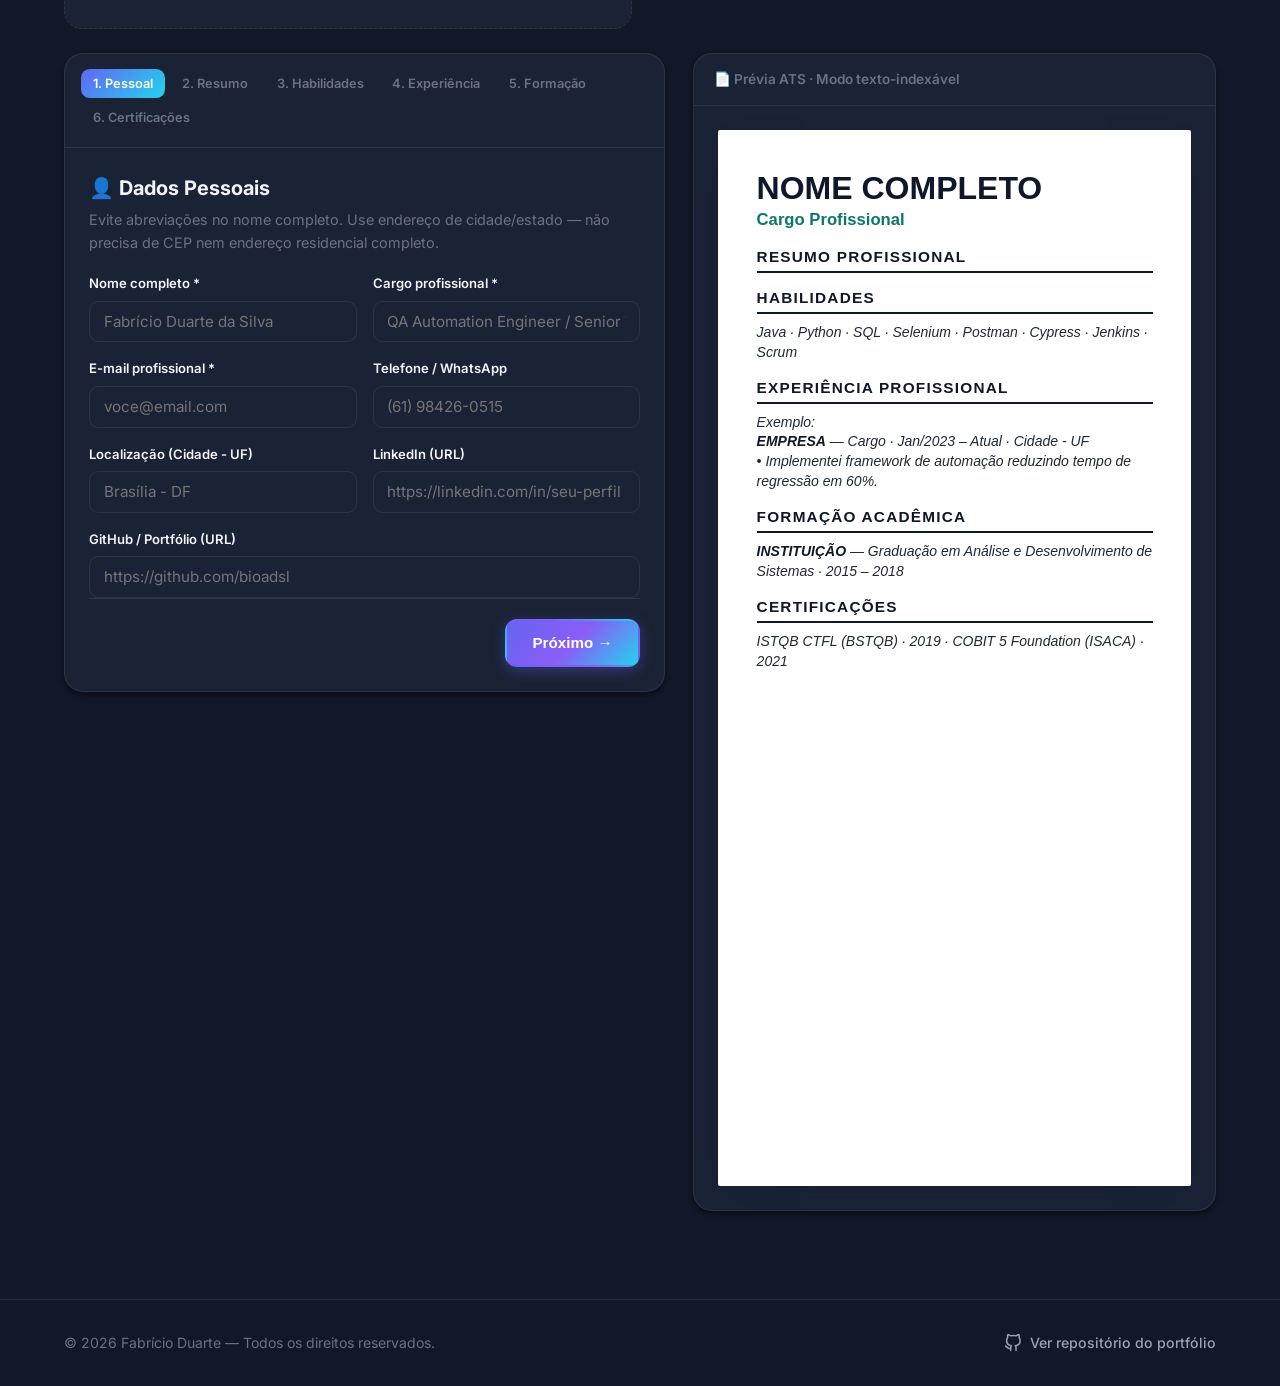
==== commit 15e46b04: "fix(pdf): Carregamento PDF.js 3 CDNs fallback + oculta btn Anterior Step0" ====
--- a/index.html
+++ b/index.html
@@ -27,10 +27,17 @@
 
   <link rel="stylesheet" href="styles.css" />
 
-  <!-- PDF.js - Leitura de PDFs do LinkedIn (engine de parsing) -->
-  <script src="https://cdnjs.cloudflare.com/ajax/libs/pdf.js/3.11.174/pdf.min.js"
-          integrity="sha512-veo479b10pJj79hE3Z9V7P4m1Q1oJzJxJqJZ8mPvU0tQ3u0QqQ7l5WzN5U2W4R3Y6H7Z6O4I3L5mT9C0qP1Q=="
-          crossorigin="anonymous" referrerpolicy="no-referrer"></script>
+  <!-- PDF.js - Leitura de PDFs do LinkedIn (engine de parsing)
+       - CDN estável unpkg (fallback jsdelivr e cloudflare no script.js se este falhar)
+       - Worker obrigatório (separado, mesmo CDN) para processar páginas do PDF em background -->
+  <script src="https://unpkg.com/pdfjs-dist@3.11.174/build/pdf.min.js"
+          crossorigin="anonymous" referrerpolicy="no-referrer"
+          onerror="window.__pdfjsCdnFailed = true;"></script>
+  <script>
+    if (window.pdfjsLib) {
+      window.pdfjsLib.GlobalWorkerOptions.workerSrc = 'https://unpkg.com/pdfjs-dist@3.11.174/build/pdf.worker.min.js';
+    }
+  </script>
 
   <title>Fabrício Duarte | QA Automation Engineer & Senior Test Analyst</title>
 </head>
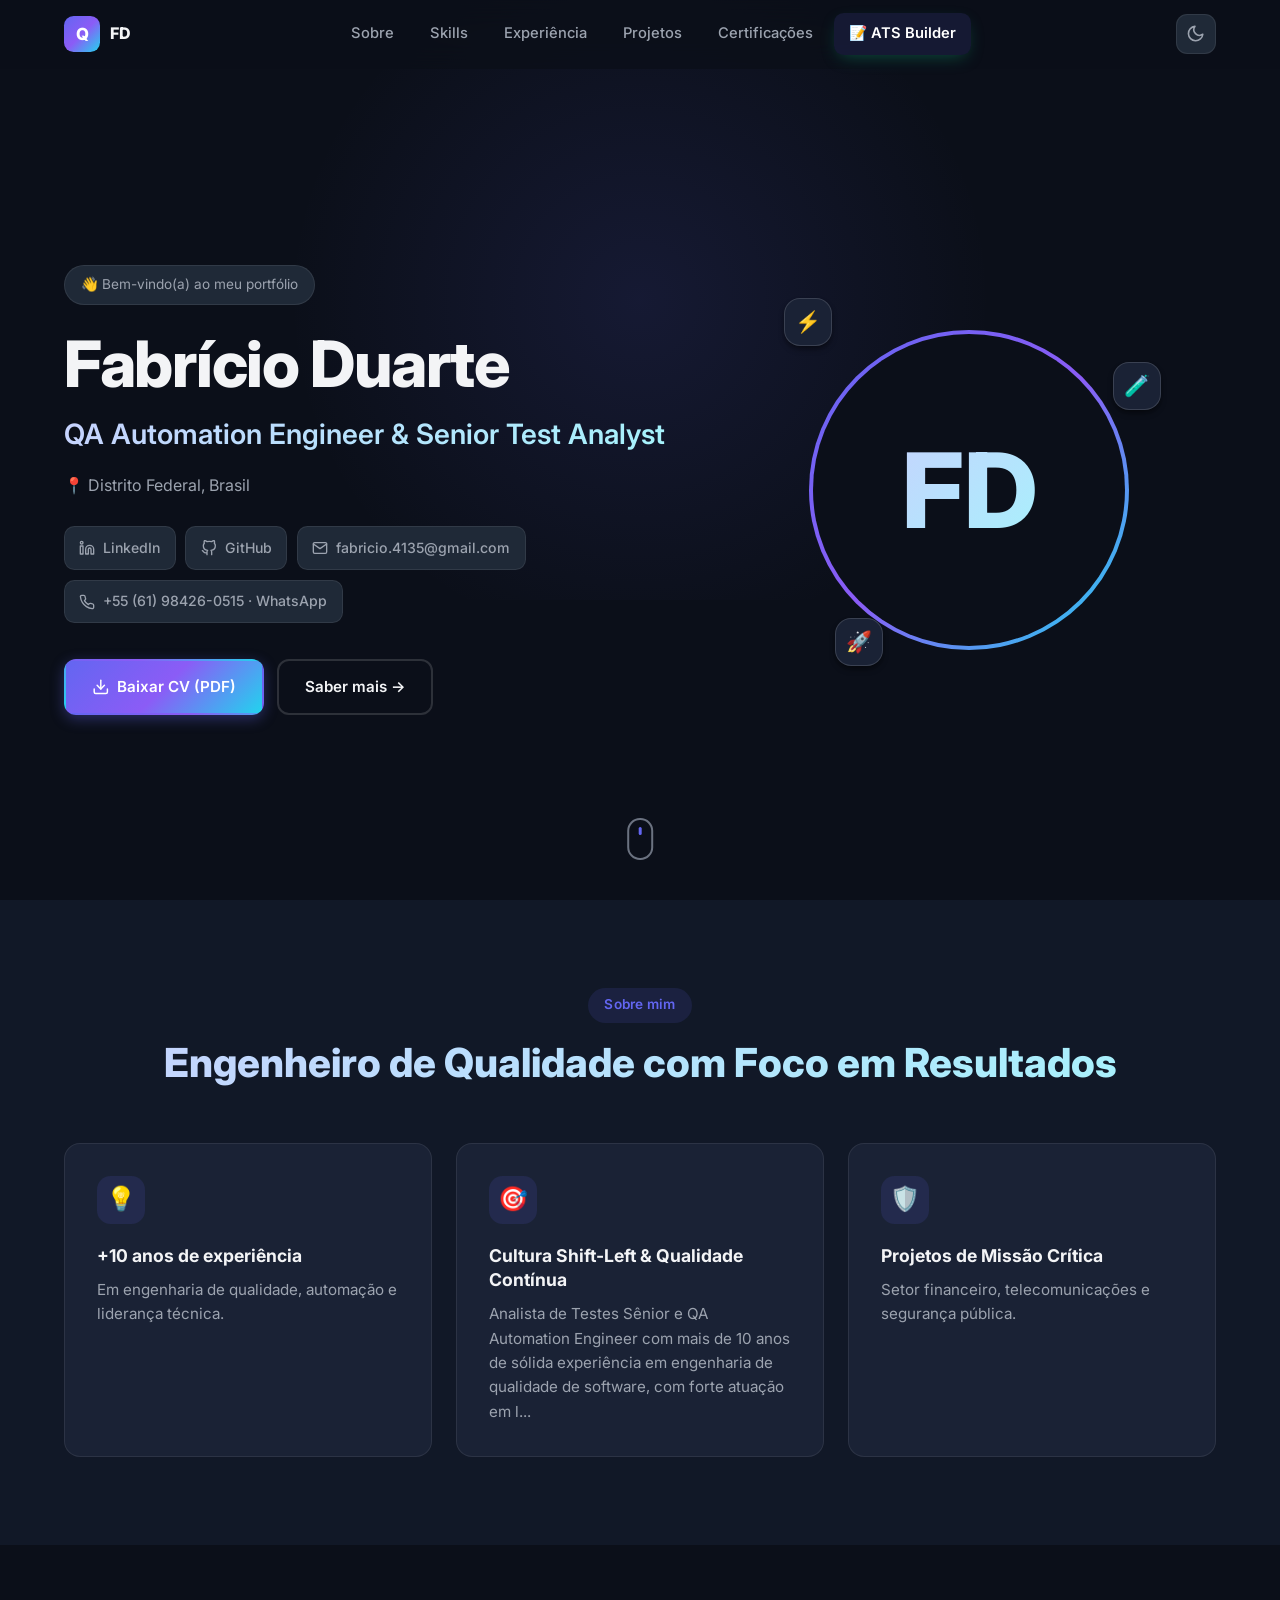
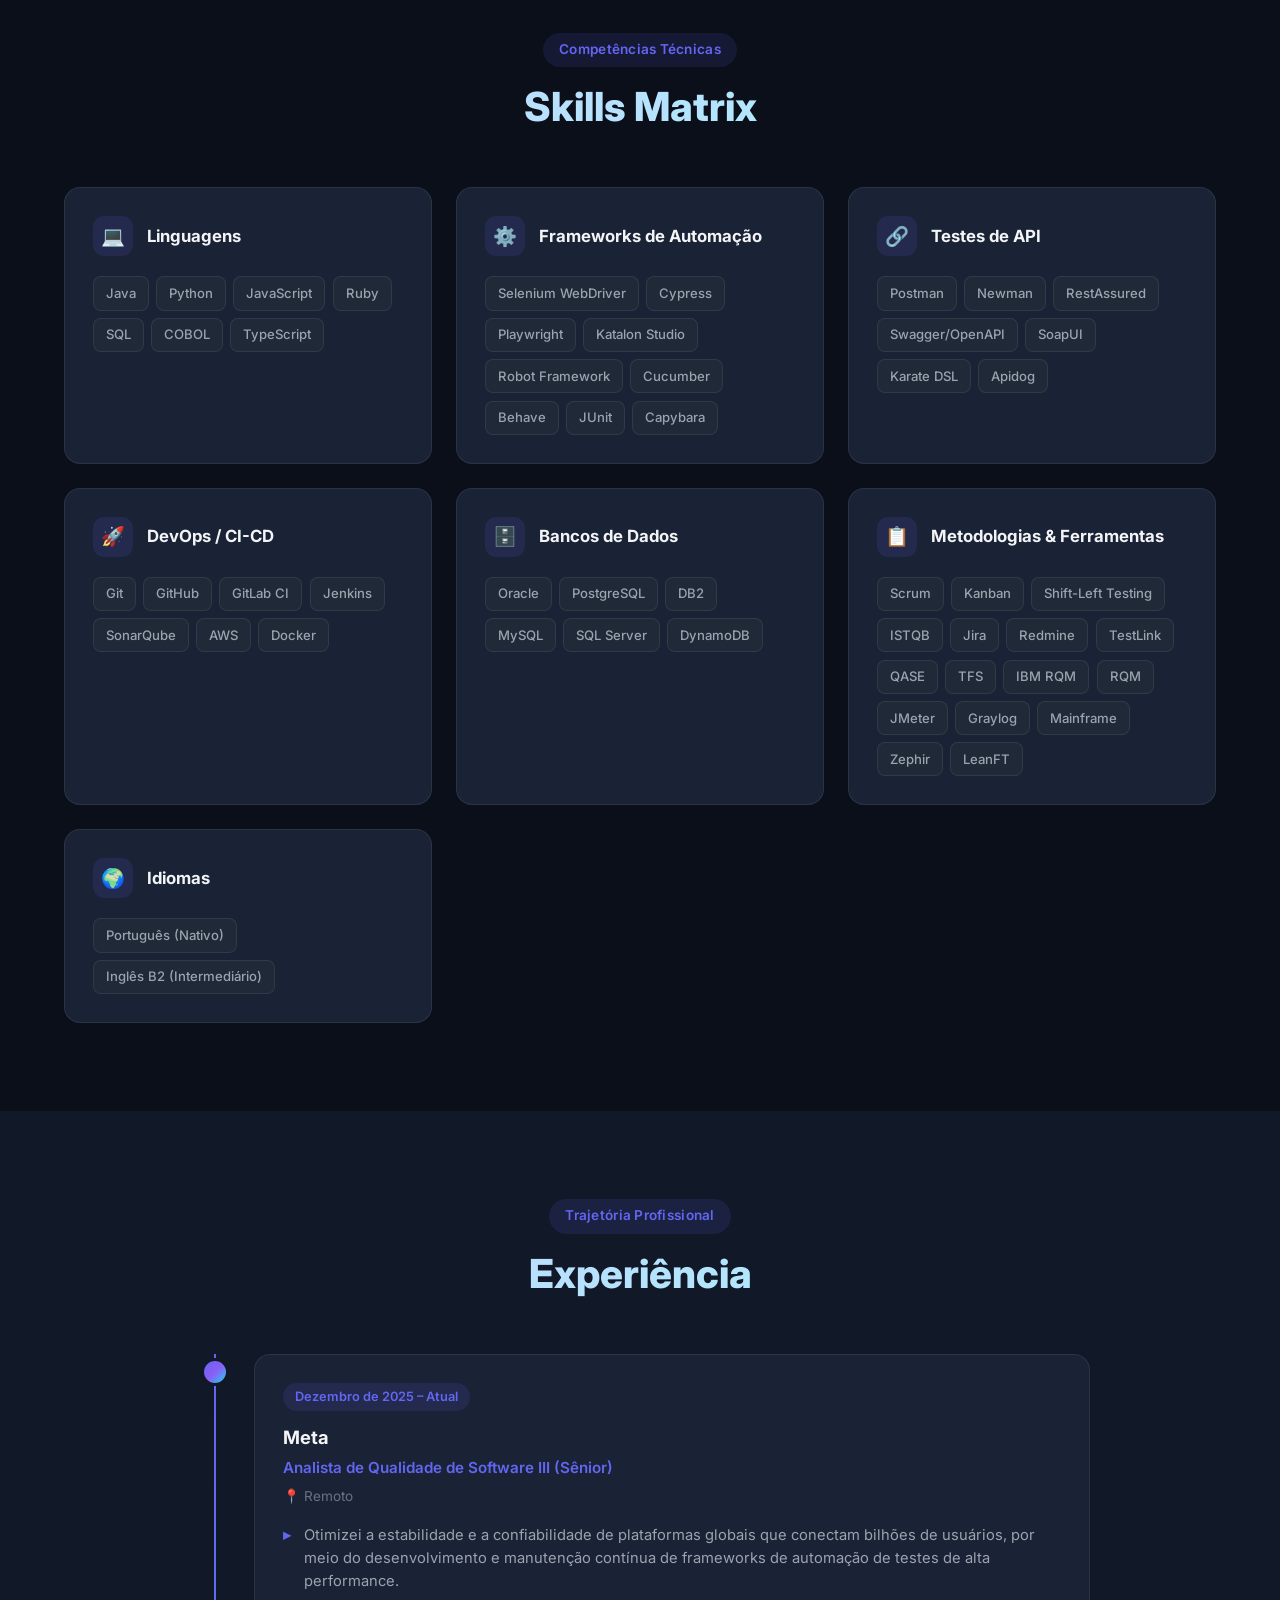
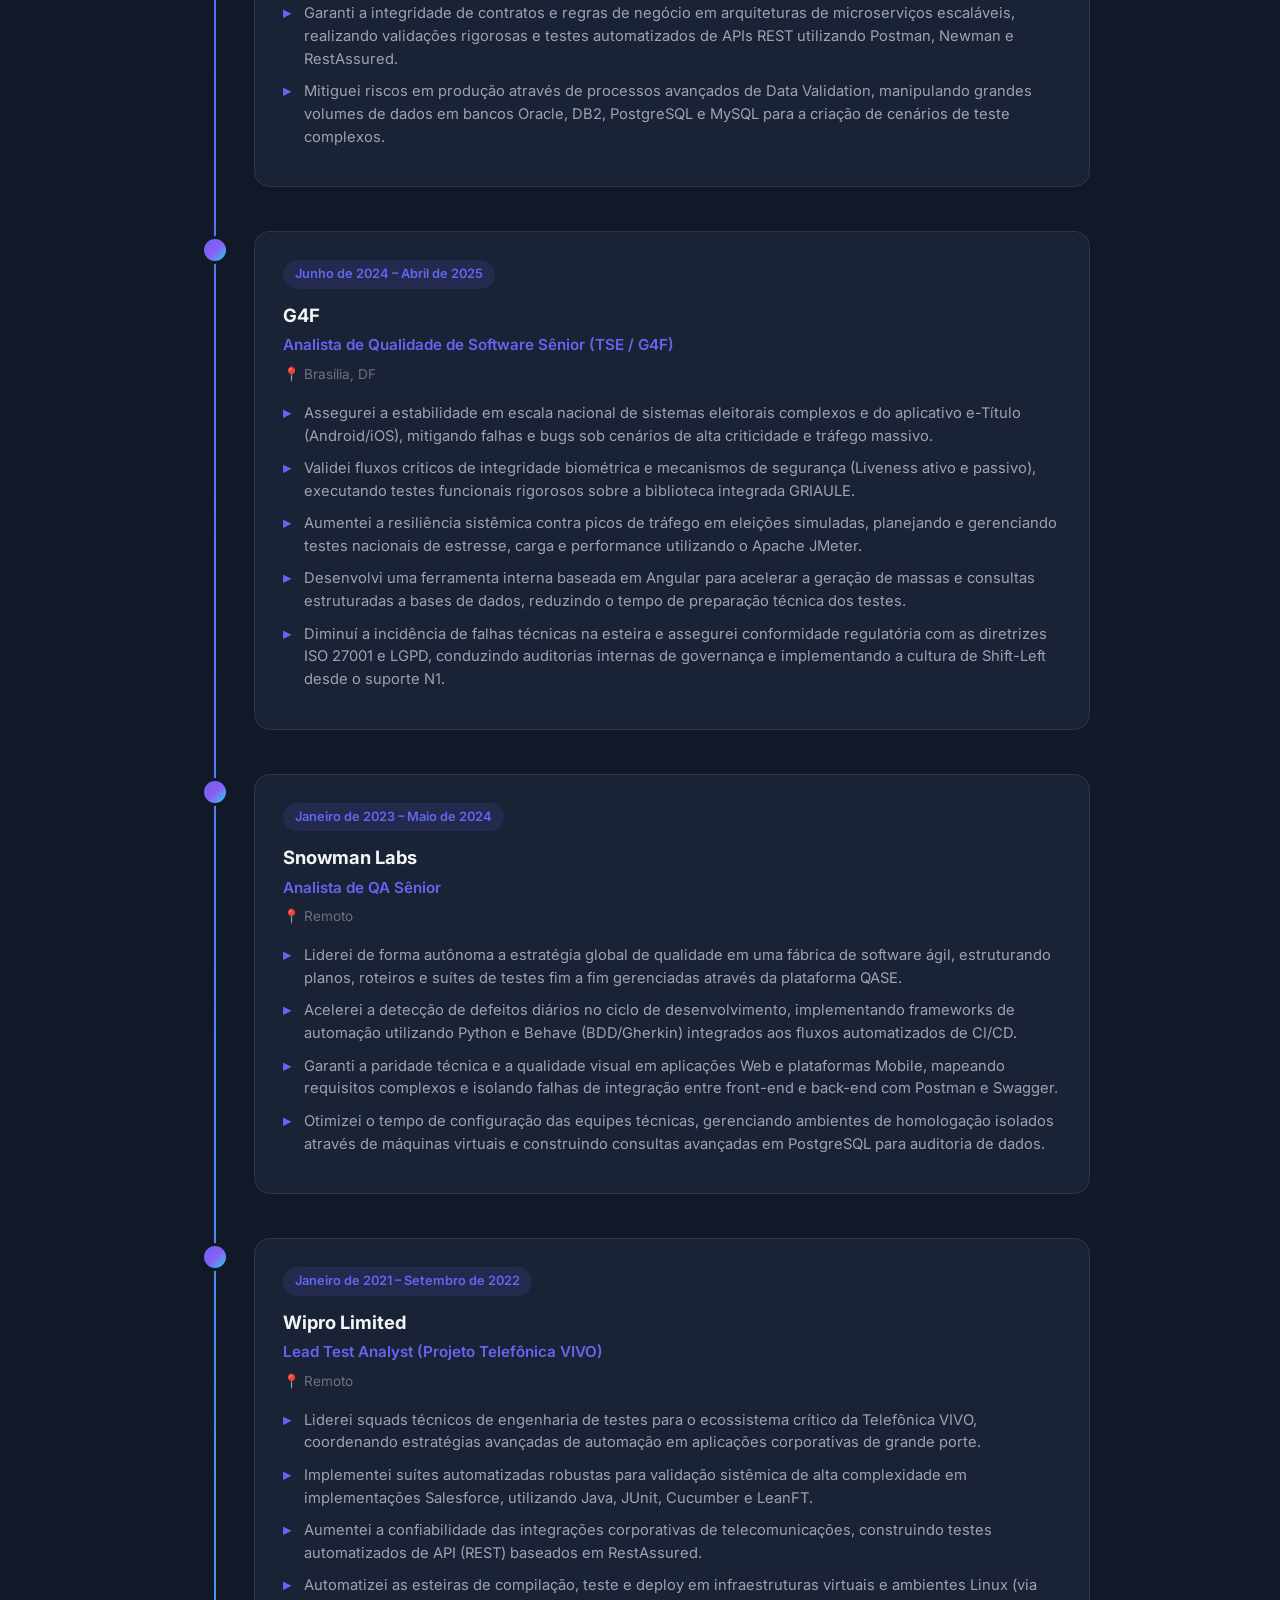
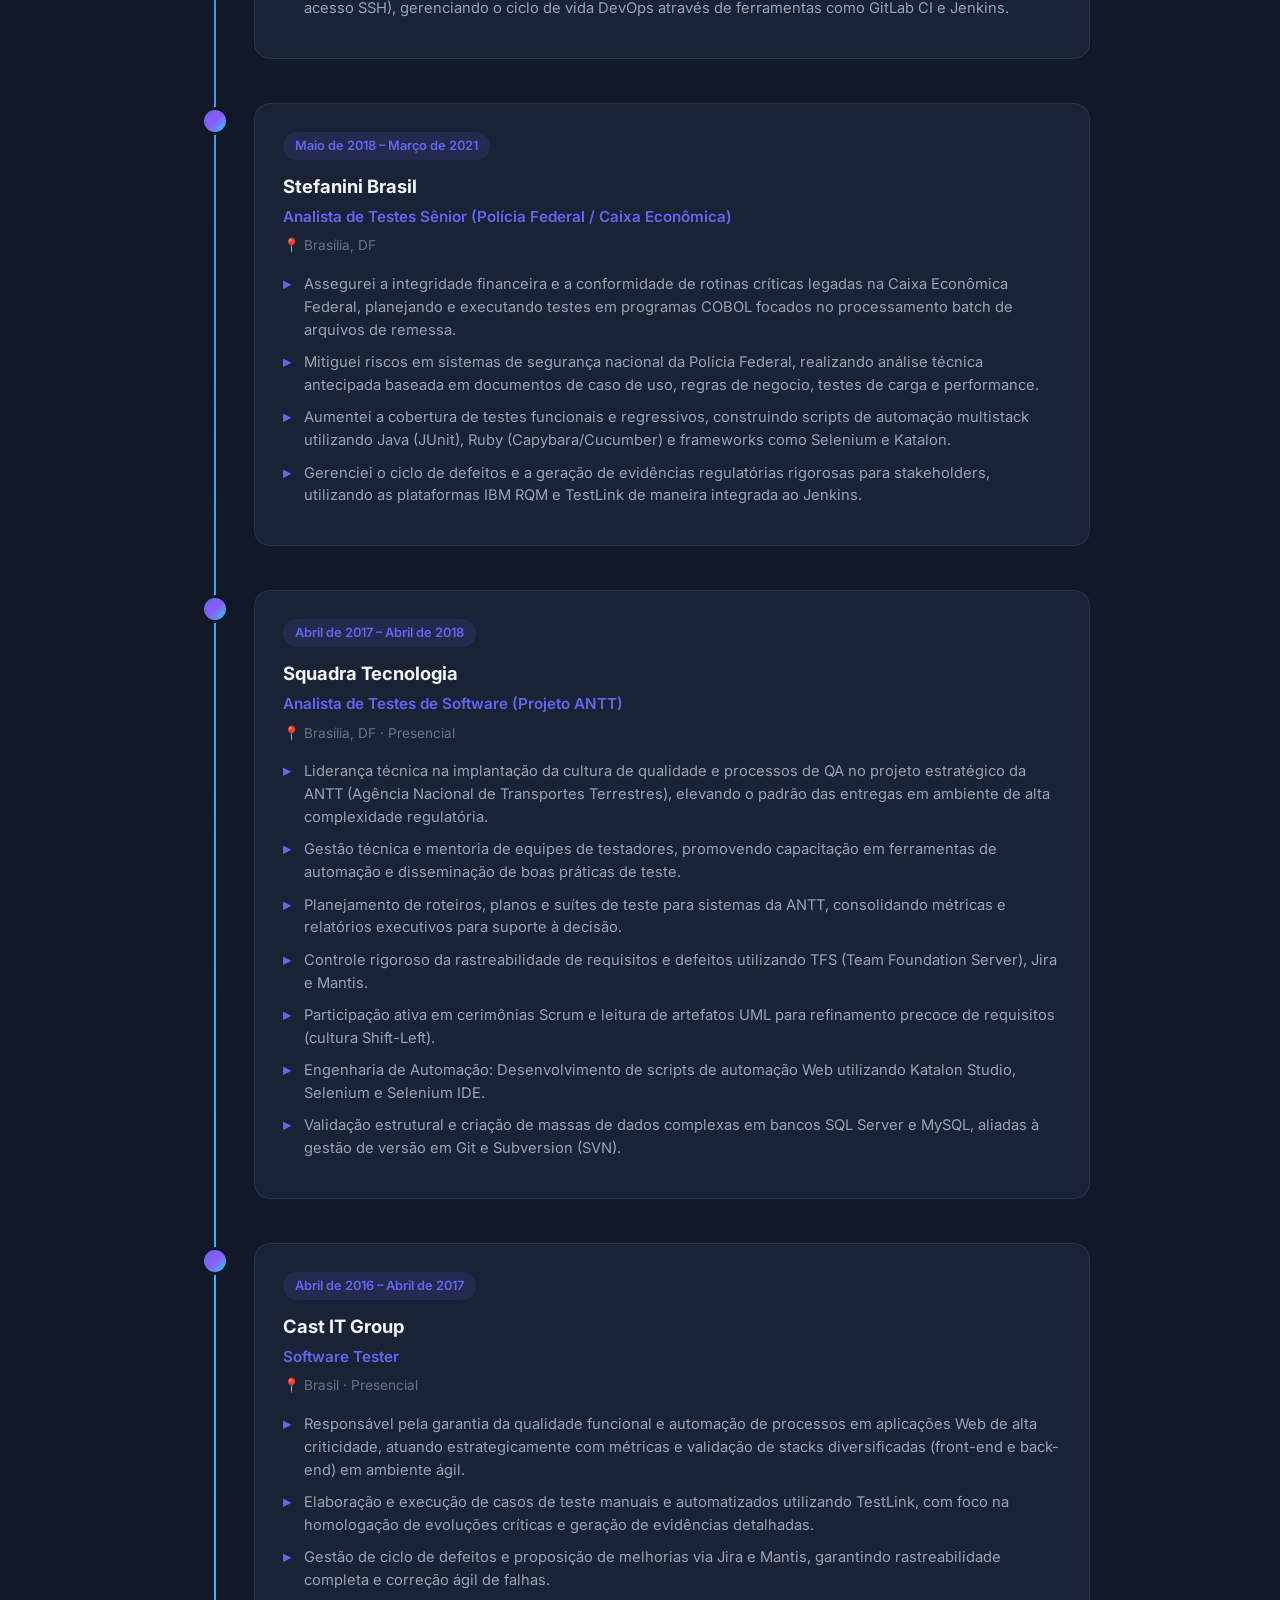
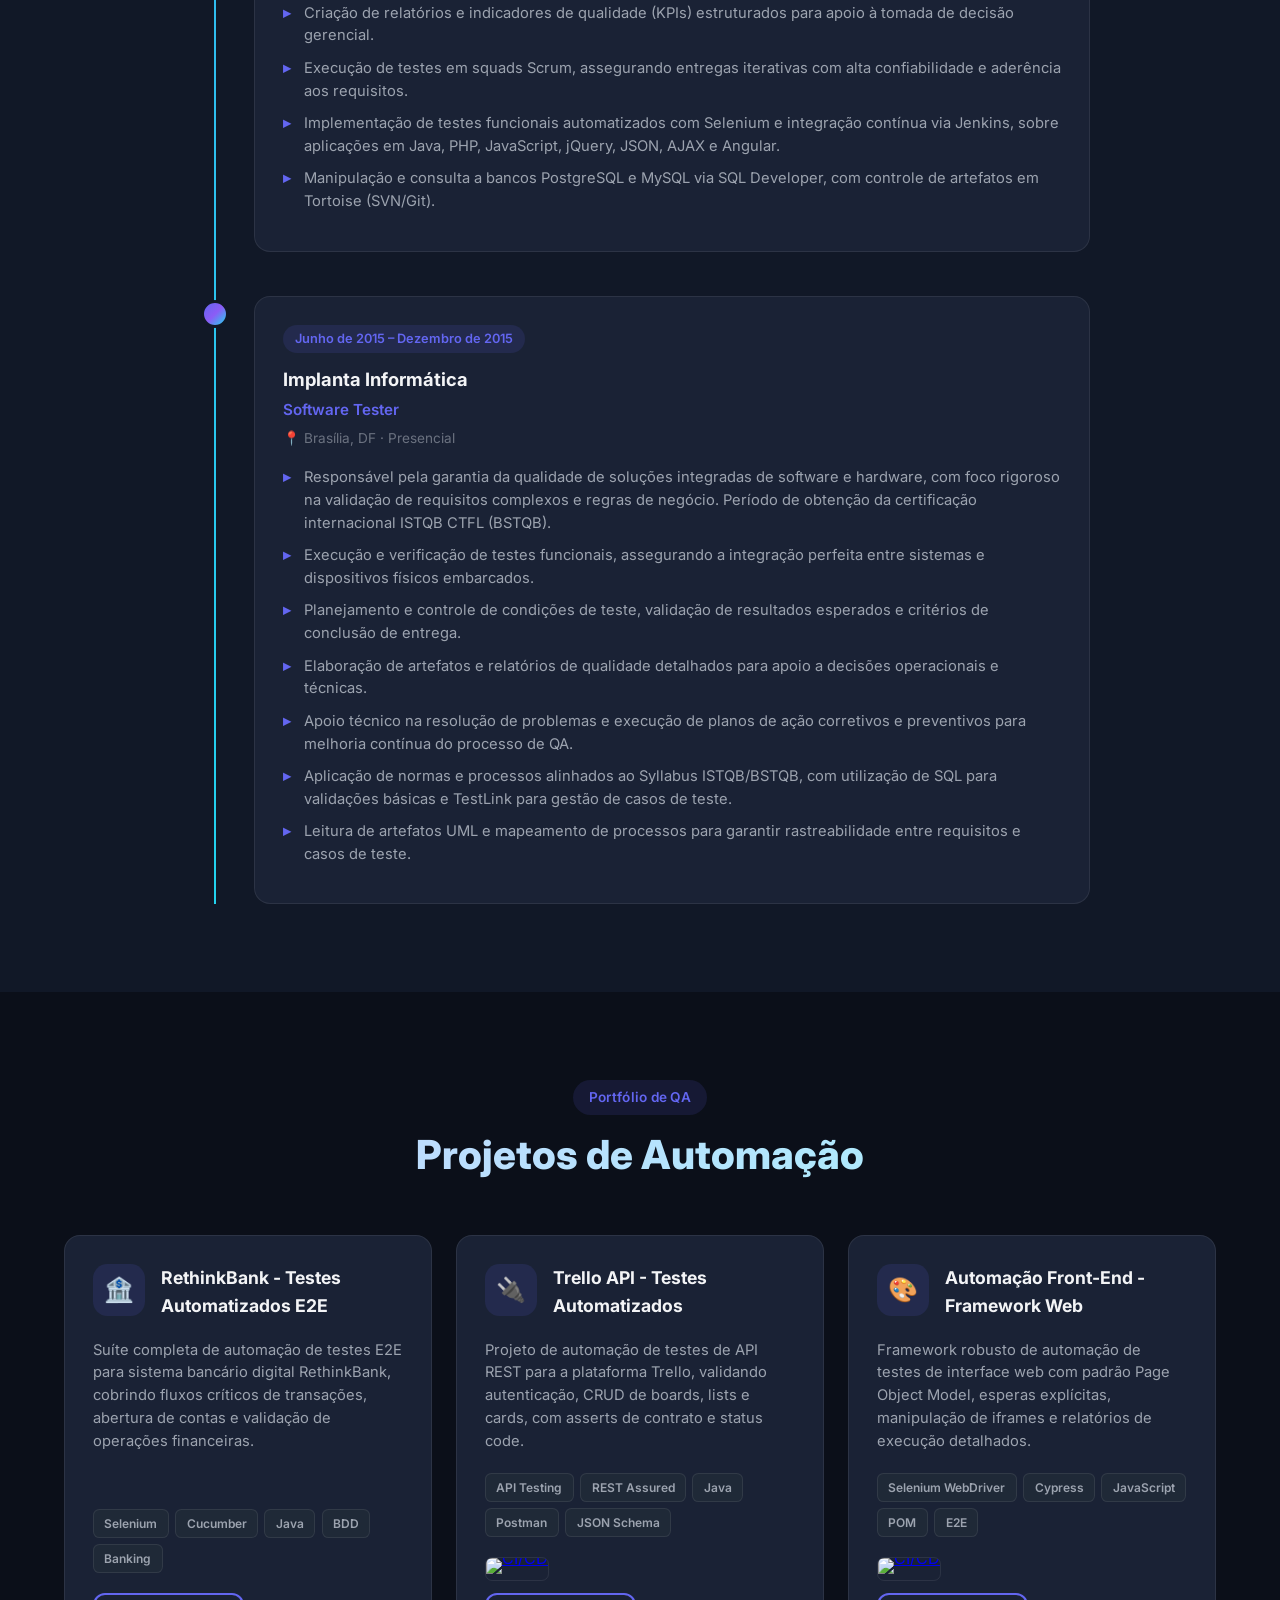
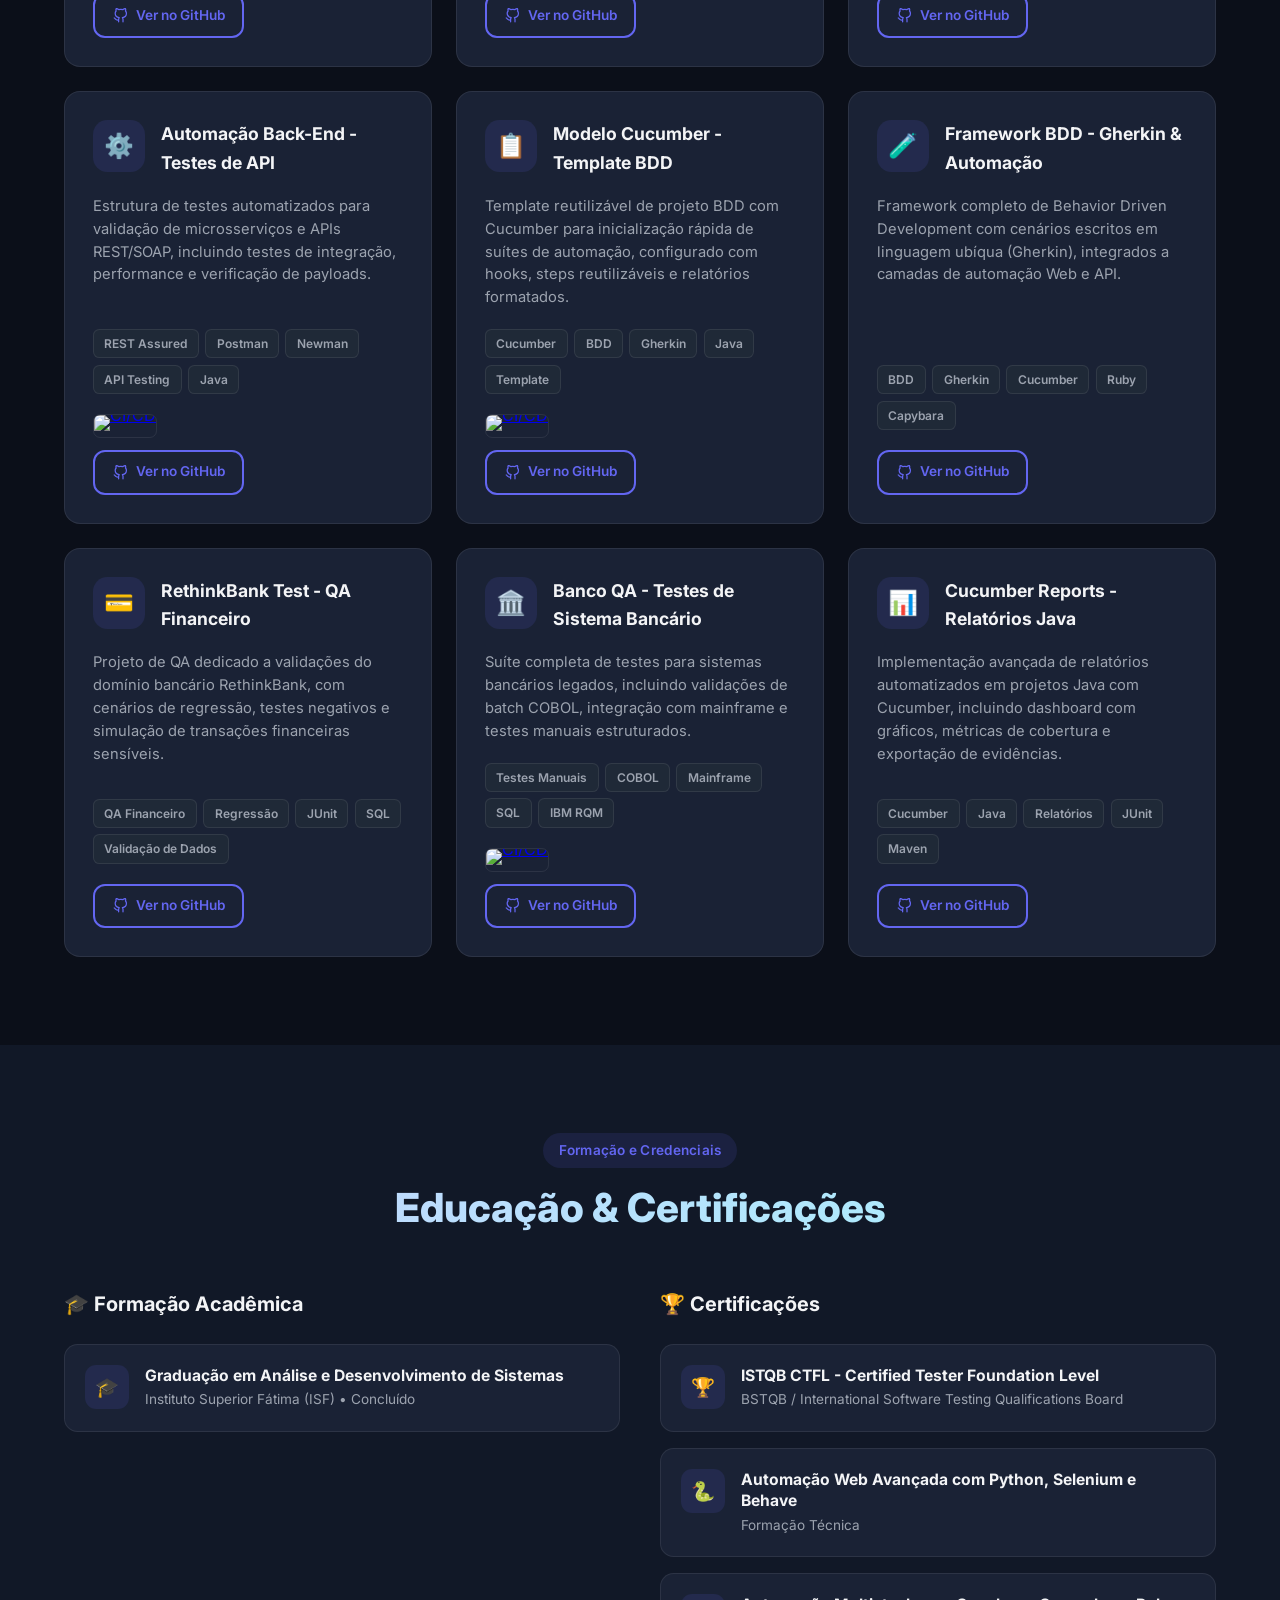
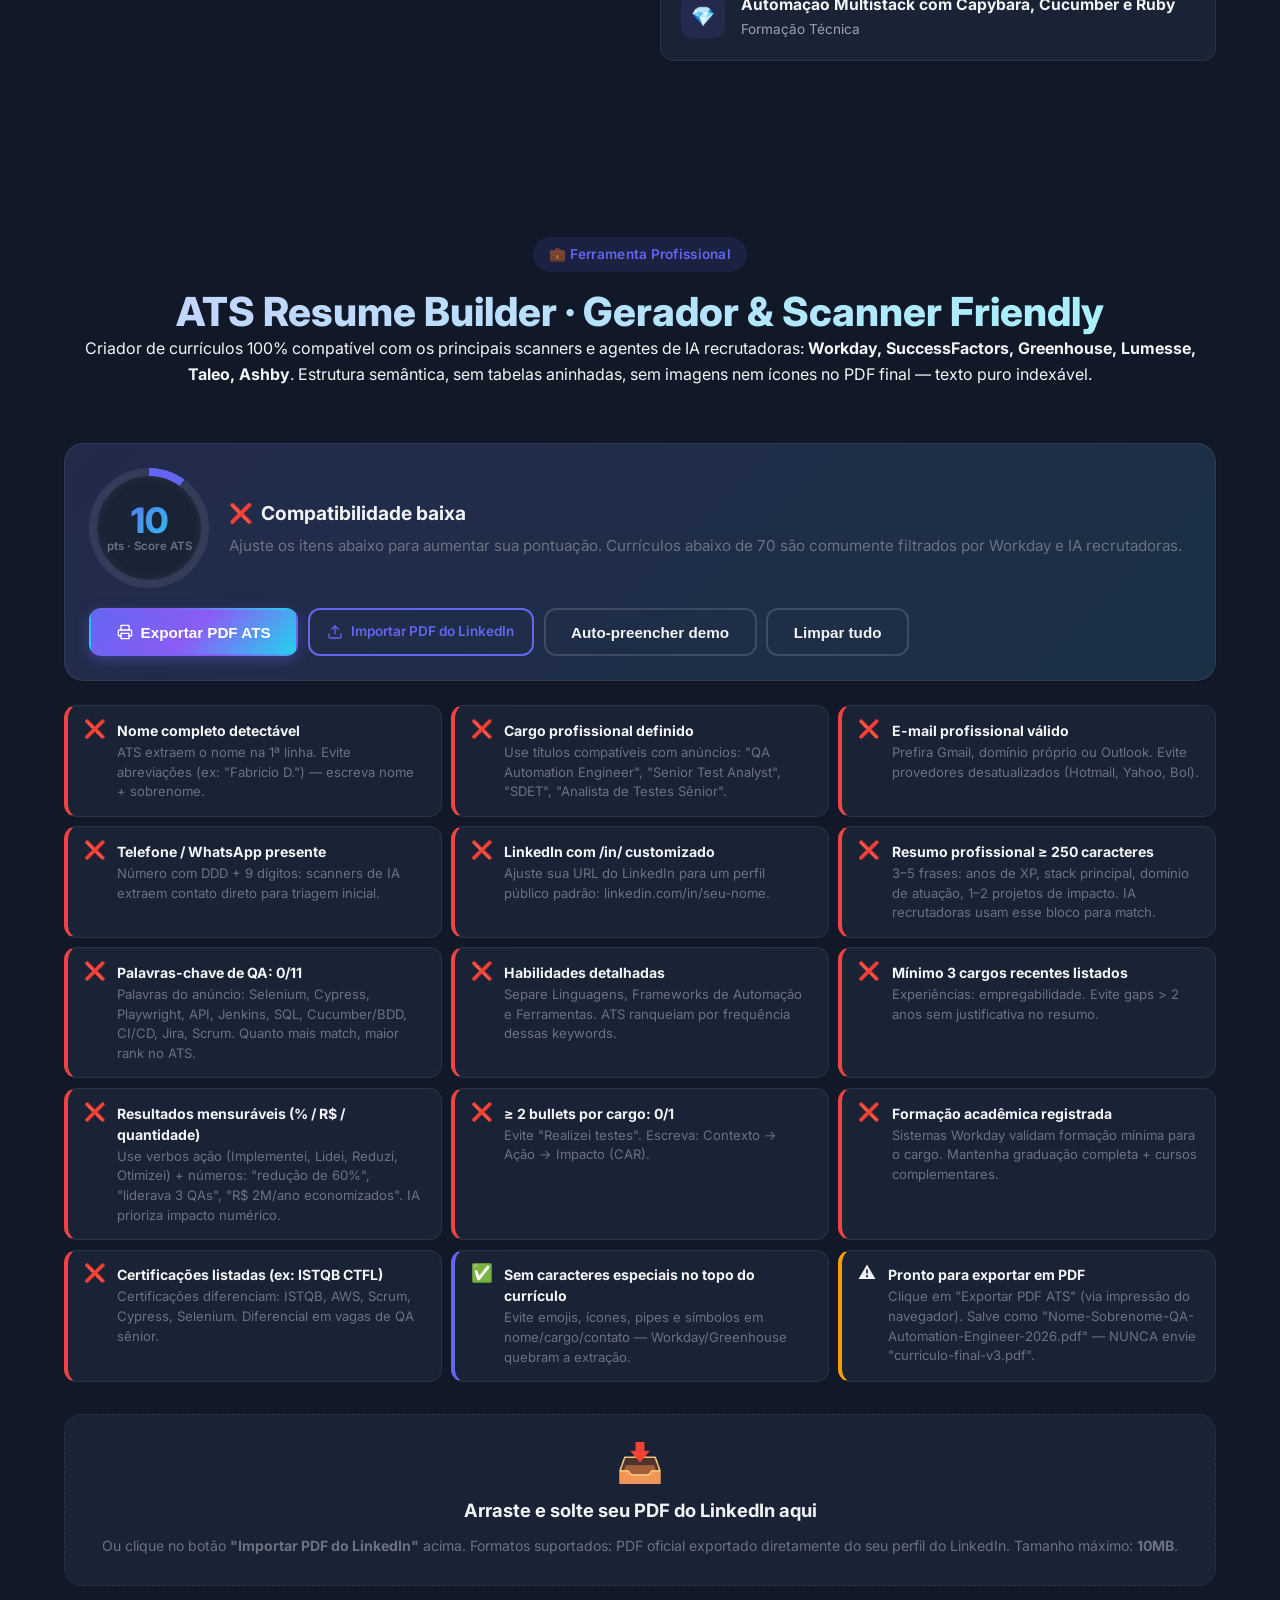
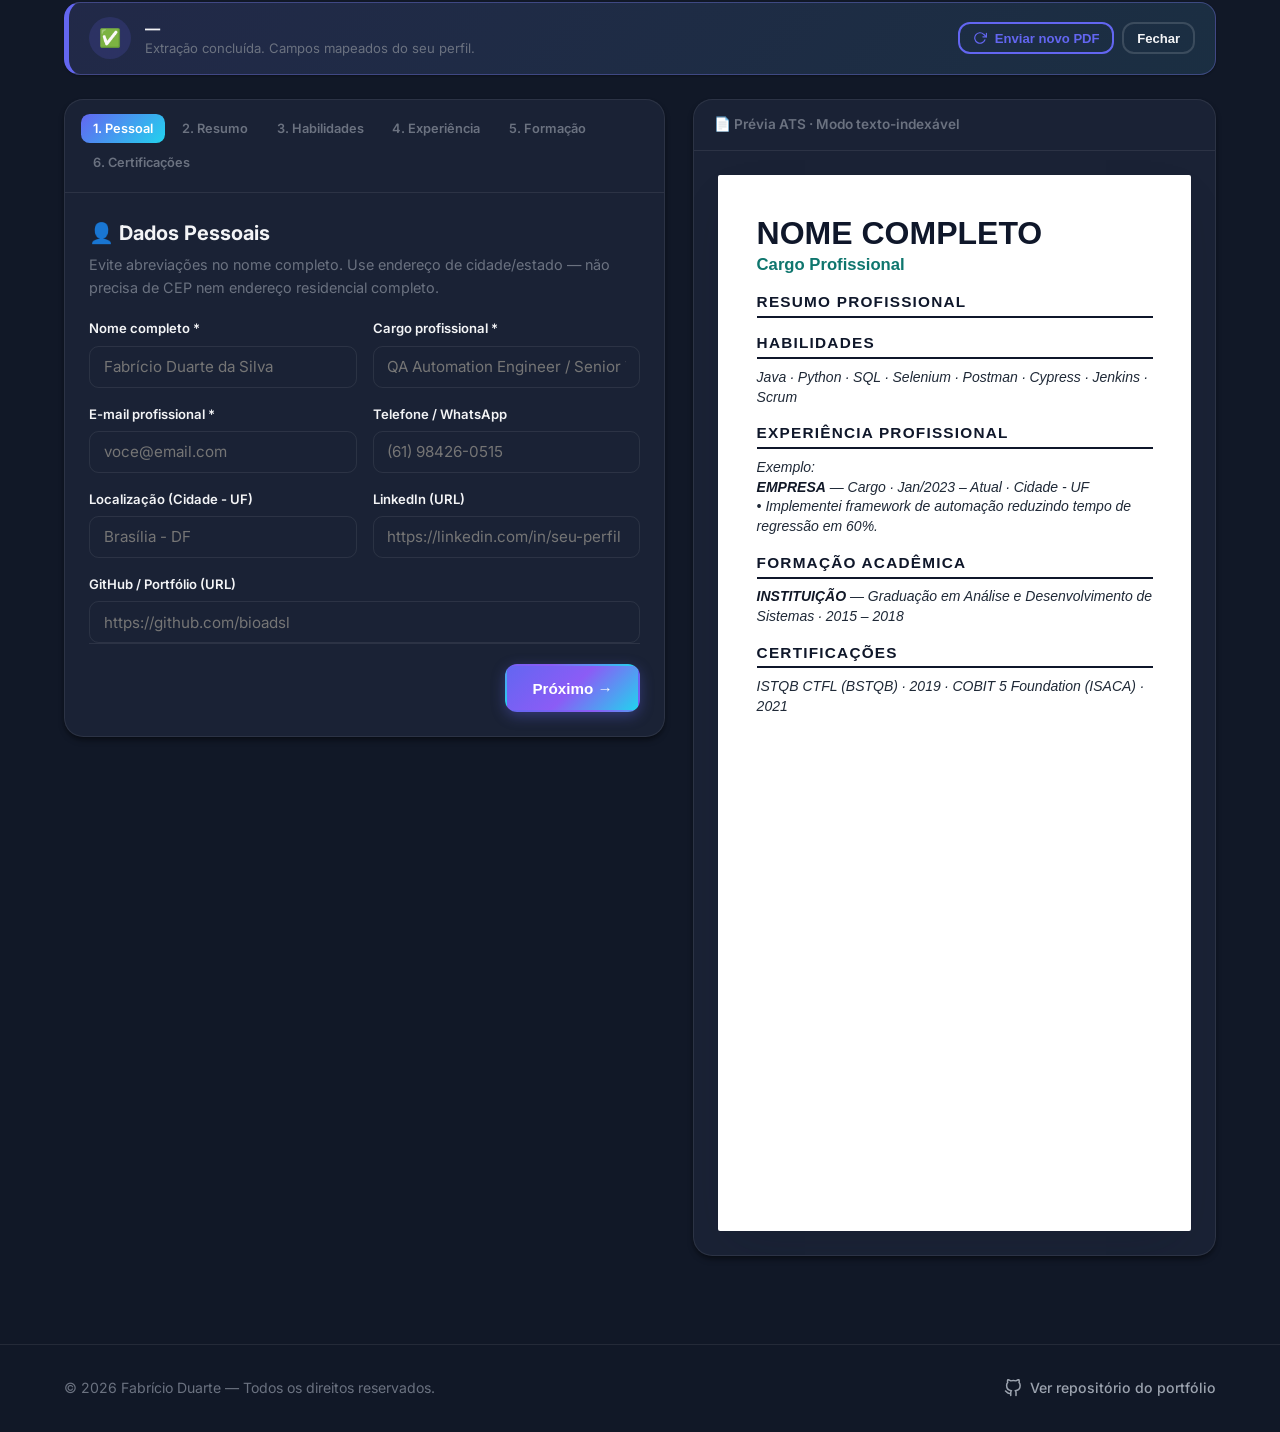
==== commit 41792a3e: "refactor(ats-ux): banner compacto pós-extração + review full-width + cards clicáveis p/ step do form" ====
--- a/index.html
+++ b/index.html
@@ -234,6 +234,7 @@
 
         <!-- LinkedIn PDF Import Panel -->
         <div id="atsImportPanel" class="ats-import" hidden>
+          <!-- Estado 1: Dropzone grande (antes do upload / erros / reupload aberto) -->
           <div class="ats-import__panel ats-import__dropzone" id="atsDropzone" role="button" tabindex="0" aria-label="Arraste seu PDF exportado do LinkedIn aqui">
             <div class="ats-import__icon">📥</div>
             <h3 class="ats-import__title">Arraste e solte seu PDF do LinkedIn aqui</h3>
@@ -245,14 +246,31 @@
             <p class="ats-import__error" id="atsImportError" hidden></p>
           </div>
 
-          <!-- Post-processing review panel -->
+          <!-- Estado 2: Banner compacto + review full-width (pós-extração bem-sucedida) -->
+          <div class="ats-import__compact" id="atsImportCompact" hidden>
+            <div class="ats-import__compact-left">
+              <div class="ats-import__compact-icon">✅</div>
+              <div class="ats-import__compact-meta">
+                <div class="ats-import__compact-file" id="atsCompactFile">—</div>
+                <div class="ats-import__compact-sub" id="atsCompactSub">Extração concluída. Campos mapeados do seu perfil.</div>
+              </div>
+            </div>
+            <div class="ats-import__compact-actions">
+              <button class="btn btn--outline btn--sm" id="atsReuploadBtn" type="button">
+                <svg xmlns="http://www.w3.org/2000/svg" width="14" height="14" viewBox="0 0 24 24" fill="none" stroke="currentColor" stroke-width="2" stroke-linecap="round" stroke-linejoin="round"><polyline points="23 4 23 10 17 10"></polyline><path d="M20.49 15a9 9 0 1 1-2.12-9.36L23 10"></path></svg>
+                Enviar novo PDF
+              </button>
+              <button class="btn btn--ghost btn--sm" id="atsImportCloseBtn" type="button">Fechar</button>
+            </div>
+          </div>
+
+          <!-- Post-processing review panel (agora full-width) -->
           <div class="ats-import__review ats-import__panel" id="atsImportReview" hidden>
             <div class="ats-import__review-head">
               <div>
-                <h3 class="ats-import__title" style="margin:0 0 0.25rem 0;">✅ Extração concluída!</h3>
-                <p class="ats-import__hint" style="margin:0;">Os campos abaixo foram mapeados do seu PDF. Reveja e ajuste o que precisar antes de finalizar.</p>
-              </div>
-              <button class="btn btn--ghost btn--sm" id="atsImportCloseBtn" type="button">Fechar</button>
+                <h3 class="ats-import__title" style="margin:0 0 0.25rem 0;">📋 Revisão dos dados extraídos</h3>
+                <p class="ats-import__hint" style="margin:0;">Os campos abaixo foram mapeados do seu PDF. Clique no link de cada item para navegar direto ao passo correspondente no formulário e ajustar o que precisar.</p>
+              </div>
             </div>
             <div class="ats-import__review-stats" id="atsImportStats"></div>
             <div class="ats-import__review-tip">
--- a/styles.css
+++ b/styles.css
@@ -1229,9 +1229,13 @@
   border-radius: 50%;
   background: conic-gradient(var(--accent) calc(var(--score-deg, 0) * 1deg), var(--border) 0);
   display: grid;
+  grid-template-rows: auto auto;
   place-items: center;
+  place-content: center;
   flex-shrink: 0;
   position: relative;
+  gap: 2px 0;
+  padding: 0;
   transition: background 0.5s ease;
 }
 
@@ -1249,6 +1253,9 @@
   position: relative;
   z-index: 1;
   text-align: center;
+  width: 100%;
+  padding: 0 6px;
+  box-sizing: border-box;
 }
 
 .ats-score__number {
@@ -1259,13 +1266,15 @@
   -webkit-background-clip: text;
   background-clip: text;
   -webkit-text-fill-color: transparent;
+  margin: 0;
 }
 
 .ats-score__label {
-  font-size: 0.75rem;
+  font-size: 0.72rem;
   color: var(--text-muted);
   font-weight: 600;
-  margin-top: 4px;
+  margin: 0;
+  line-height: 1.1;
 }
 
 .ats-score__info {
@@ -1799,12 +1808,198 @@
 }
 
 .ats-import {
-  display: grid;
-  grid-template-columns: 1fr 1fr;
+  display: flex;
+  flex-direction: column;
   gap: 1rem;
   margin-bottom: 1.5rem;
 }
 
+/* ==========================================================================
+   Estado COMPACTO do upload (pós-extração bem sucedida)
+   ========================================================================== */
+.ats-import__compact {
+  display: flex;
+  align-items: center;
+  justify-content: space-between;
+  gap: 1rem;
+  flex-wrap: wrap;
+  background: linear-gradient(135deg, color-mix(in srgb, var(--accent) 10%, var(--bg-card)), color-mix(in srgb, var(--accent-2) 7%, var(--bg-card)));
+  border: 1px solid color-mix(in srgb, var(--accent) 30%, var(--border));
+  border-left: 5px solid var(--accent);
+  border-radius: 1rem;
+  padding: 0.9rem 1.25rem;
+  box-shadow: var(--shadow-sm);
+}
+
+.ats-import__compact-left {
+  display: flex;
+  align-items: center;
+  gap: 0.85rem;
+  flex: 1 1 240px;
+  min-width: 220px;
+}
+
+.ats-import__compact-icon {
+  width: 42px;
+  height: 42px;
+  flex-shrink: 0;
+  border-radius: 50%;
+  background: color-mix(in srgb, var(--accent) 16%, transparent);
+  display: grid;
+  place-items: center;
+  font-size: 1.1rem;
+  line-height: 1;
+}
+
+.ats-import__compact-file {
+  font-weight: 700;
+  font-size: 0.95rem;
+  color: var(--text);
+  line-height: 1.2;
+}
+
+.ats-import__compact-sub {
+  font-size: 0.82rem;
+  color: var(--text-muted);
+  margin-top: 2px;
+  line-height: 1.3;
+}
+
+.ats-import__compact-actions {
+  display: flex;
+  align-items: center;
+  gap: 0.5rem;
+  flex-shrink: 0;
+  flex-wrap: wrap;
+}
+
+/* ==========================================================================
+   NOVO layout de Review Stats: LISTA 2-COLUNAS (nome / valor)
+   - Não mais cards espremidos
+   - Cada linha é uma linha flex com label a esquerda, badge status + valor a direita
+   ========================================================================== */
+.ats-import__review-stats {
+  display: grid;
+  grid-template-columns: repeat(2, minmax(0, 1fr));
+  gap: 0.6rem 1rem;
+  margin: 1.1rem 0;
+}
+
+.ats-stat {
+  background: var(--bg);
+  border: 1px solid var(--border);
+  border-radius: 0.85rem;
+  padding: 0.7rem 0.9rem;
+  display: grid;
+  grid-template-columns: 1fr auto;
+  grid-template-rows: auto auto;
+  grid-template-areas:
+    "label status"
+    "value value";
+  gap: 0.1rem 0.75rem;
+  font-size: 0.88rem;
+  line-height: 1.35;
+  align-items: center;
+  cursor: pointer;
+  transition: transform 0.15s ease, border-color 0.15s ease, box-shadow 0.15s ease;
+}
+
+.ats-stat:hover {
+  transform: translateY(-1px);
+  border-color: color-mix(in srgb, var(--accent) 35%, var(--border));
+  box-shadow: 0 4px 16px -6px rgba(99,102,241,0.25);
+}
+
+.ats-stat.mapped { border-left: 4px solid var(--accent); }
+.ats-stat.warn { border-left: 4px solid #f59e0b; }
+.ats-stat.fail { border-left: 4px solid #ef4444; }
+
+.ats-stat__label {
+  grid-area: label;
+  font-weight: 700;
+  color: var(--text);
+  line-height: 1.3;
+  font-size: 0.92rem;
+}
+
+.ats-stat__status-badge {
+  grid-area: status;
+  display: inline-flex;
+  align-items: center;
+  gap: 0.3rem;
+  padding: 0.18rem 0.6rem;
+  border-radius: 999px;
+  font-size: 0.73rem;
+  font-weight: 700;
+  white-space: nowrap;
+  line-height: 1.4;
+  flex-shrink: 0;
+}
+
+.ats-stat.mapped .ats-stat__status-badge {
+  background: color-mix(in srgb, var(--accent) 15%, transparent);
+  color: var(--accent);
+}
+
+.ats-stat.warn .ats-stat__status-badge {
+  background: color-mix(in srgb, #f59e0b 16%, transparent);
+  color: #d97706;
+}
+
+.ats-stat.fail .ats-stat__status-badge {
+  background: color-mix(in srgb, #ef4444 14%, transparent);
+  color: #dc2626;
+}
+
+.ats-stat__value {
+  grid-area: value;
+  font-size: 0.82rem;
+  color: var(--text-muted);
+  font-weight: 600;
+  text-align: left;
+  word-break: break-word;
+  overflow-wrap: anywhere;
+  line-height: 1.35;
+  padding-top: 2px;
+}
+
+/* ==========================================================================
+   UI antiga de stats (mantida como fallback se alguém customizar) - removi os ::before no card antigo
+   ========================================================================== */
+.ats-stat__value-emoji {
+  display: none;
+}
+
+.ats-stat .step-link {
+  margin-top: 0.3rem;
+  grid-column: 1 / -1;
+  display: inline-flex;
+  align-items: center;
+  gap: 0.3rem;
+  font-size: 0.74rem;
+  color: var(--accent);
+  text-decoration: none;
+  font-weight: 600;
+}
+.ats-stat .step-link:hover { text-decoration: underline; }
+
+/* ==========================================================================
+   Ajustes responsivos
+   ========================================================================== */
+@media (max-width: 900px) {
+  .ats-import__review-stats {
+    grid-template-columns: minmax(0, 1fr);
+  }
+  .ats-import__compact {
+    padding: 0.8rem 1rem;
+    gap: 0.75rem;
+  }
+  .ats-import__compact-left { min-width: 180px; }
+}
+
+/* ==========================================================================
+   Painéis existentes (mantém retrocompatibilidade)
+   ========================================================================== */
 .ats-import__panel {
   background: var(--bg-card);
   border: 1px dashed var(--border);
@@ -1894,39 +2089,8 @@
   justify-content: space-between;
   gap: 1rem;
   flex-wrap: wrap;
-  margin-bottom: 1rem;
-}
-
-.ats-import__review-stats {
-  display: grid;
-  grid-template-columns: repeat(auto-fit, minmax(160px, 1fr));
-  gap: 0.55rem;
-  margin-bottom: 1rem;
-}
-
-.ats-stat {
-  background: var(--bg);
-  border: 1px solid var(--border);
-  border-radius: 0.7rem;
-  padding: 0.75rem 0.9rem;
-  display: flex;
-  align-items: center;
-  justify-content: space-between;
-  gap: 0.5rem;
-  font-size: 0.88rem;
-  line-height: 1.3;
-}
-
-.ats-stat.mapped { border-left: 4px solid var(--accent); }
-.ats-stat.warn { border-left: 4px solid #f59e0b; }
-.ats-stat.fail { border-left: 4px solid #ef4444; }
-
-.ats-stat__label { font-weight: 600; color: var(--text); }
-.ats-stat__value { font-size: 0.78rem; color: var(--text-muted); text-align: right; font-weight: 600; }
-
-.ats-stat.mapped .ats-stat__value::before { content: "✅ "; color: var(--accent); }
-.ats-stat.warn .ats-stat__value::before { content: "⚠️ "; }
-.ats-stat.fail .ats-stat__value::before { content: "❌ "; }
+  margin-bottom: 0.25rem;
+}
 
 .ats-import__review-tip {
   background: color-mix(in srgb, #f59e0b 10%, transparent);
@@ -2010,6 +2174,38 @@
 
 /* Imports: Print mode hide everything but the CV */
 @media print {
+  body, html {
+    background: #ffffff !important;
+    color: #0f172a !important;
+    -webkit-print-color-adjust: exact;
+    print-color-adjust: exact;
+  }
+
+  /* Garante 100% dos textos do papel sejam PRETOS e nao herdados de tema Dark */
+  .ats-preview__paper,
+  .ats-preview__paper *,
+  #cvName, #cvRole, #cvContact,
+  .cv__section h2,
+  .cv__section p, .cv__section li, .cv__section div,
+  .cv__section span,
+  .cv__empty,
+  .cv-exp__item, .cv-edu__item, .cv-cert__item {
+    background: #ffffff !important;
+    color: #0f172a !important;
+    -webkit-text-fill-color: #0f172a !important;
+    border-color: #0f172a !important;
+    opacity: 1 !important;
+    visibility: visible !important;
+  }
+
+  #cvSummary.cv__empty,
+  .cv__section p.cv__empty {
+    color: #0f172a !important;
+    -webkit-text-fill-color: #0f172a !important;
+    font-style: italic !important;
+    opacity: 0.7 !important;
+  }
+
   .ats-import,
   .ats-thanks,
   #atsImportPanel,
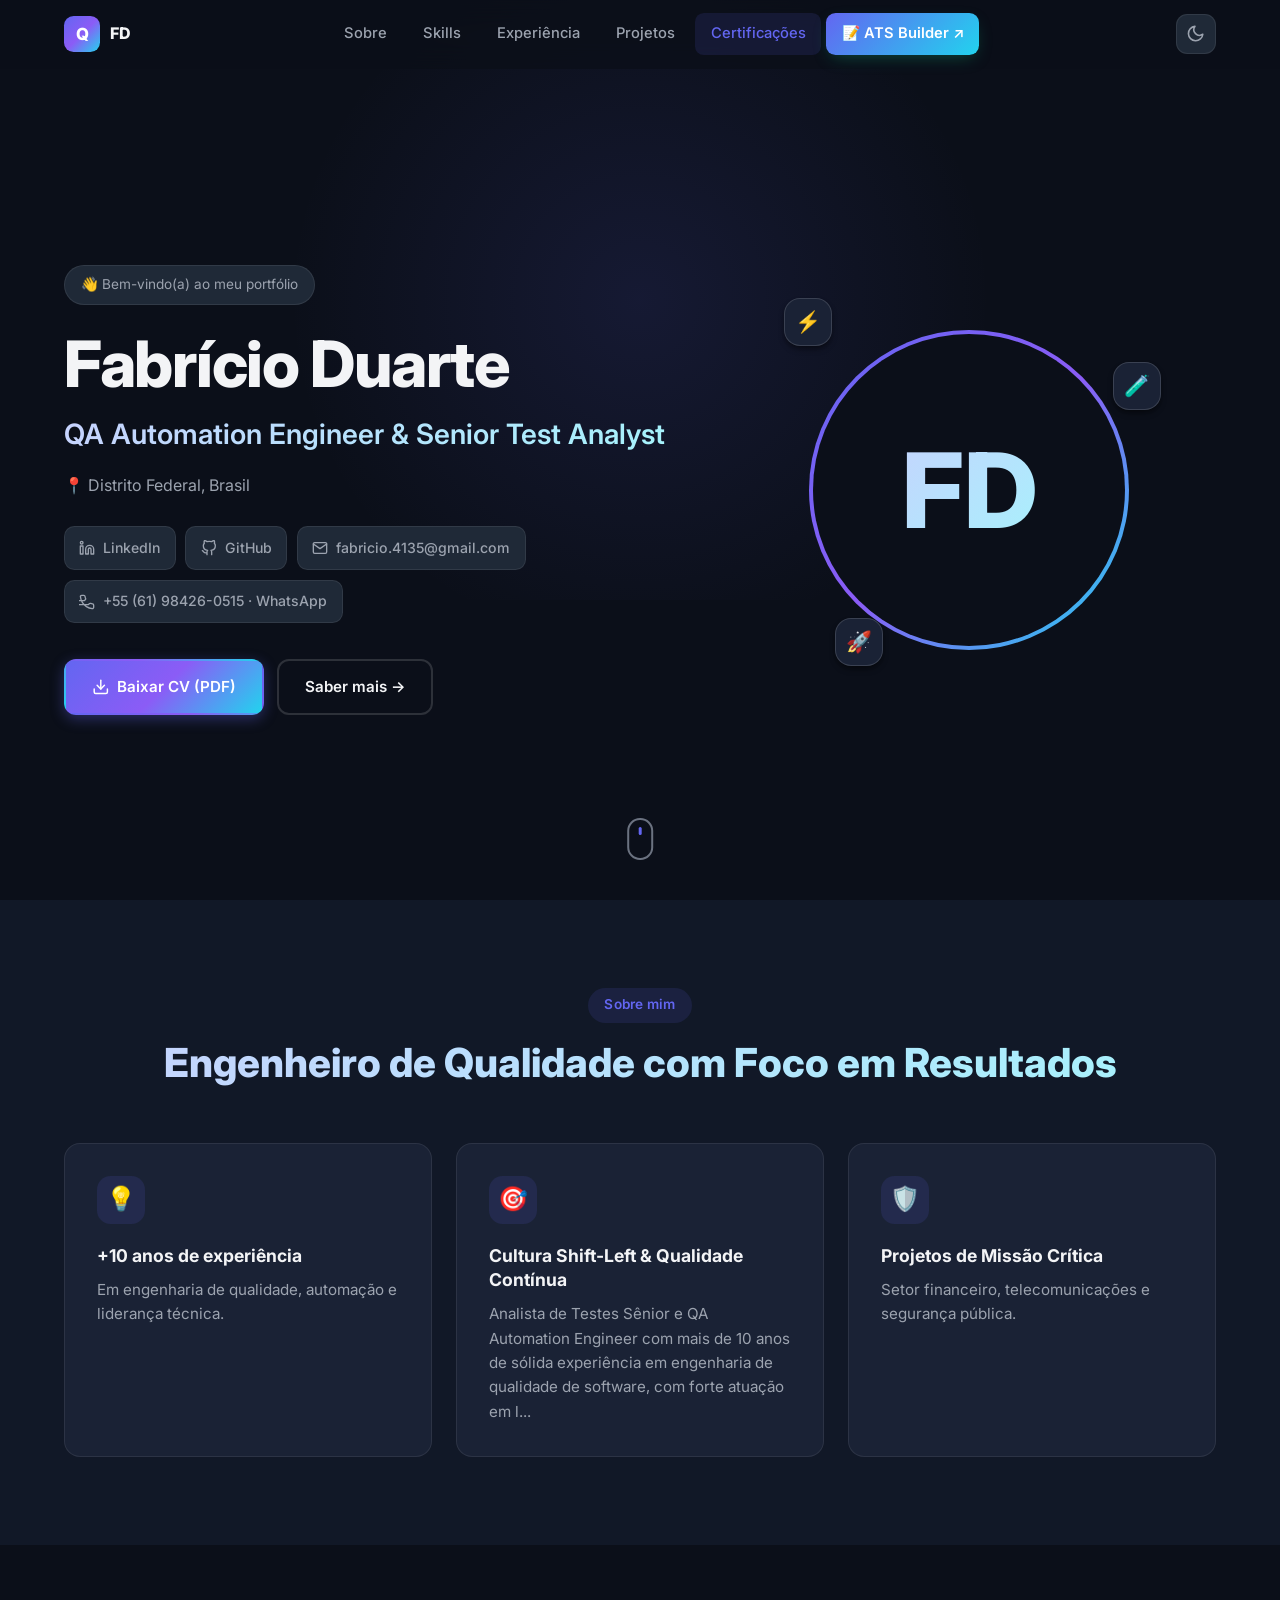
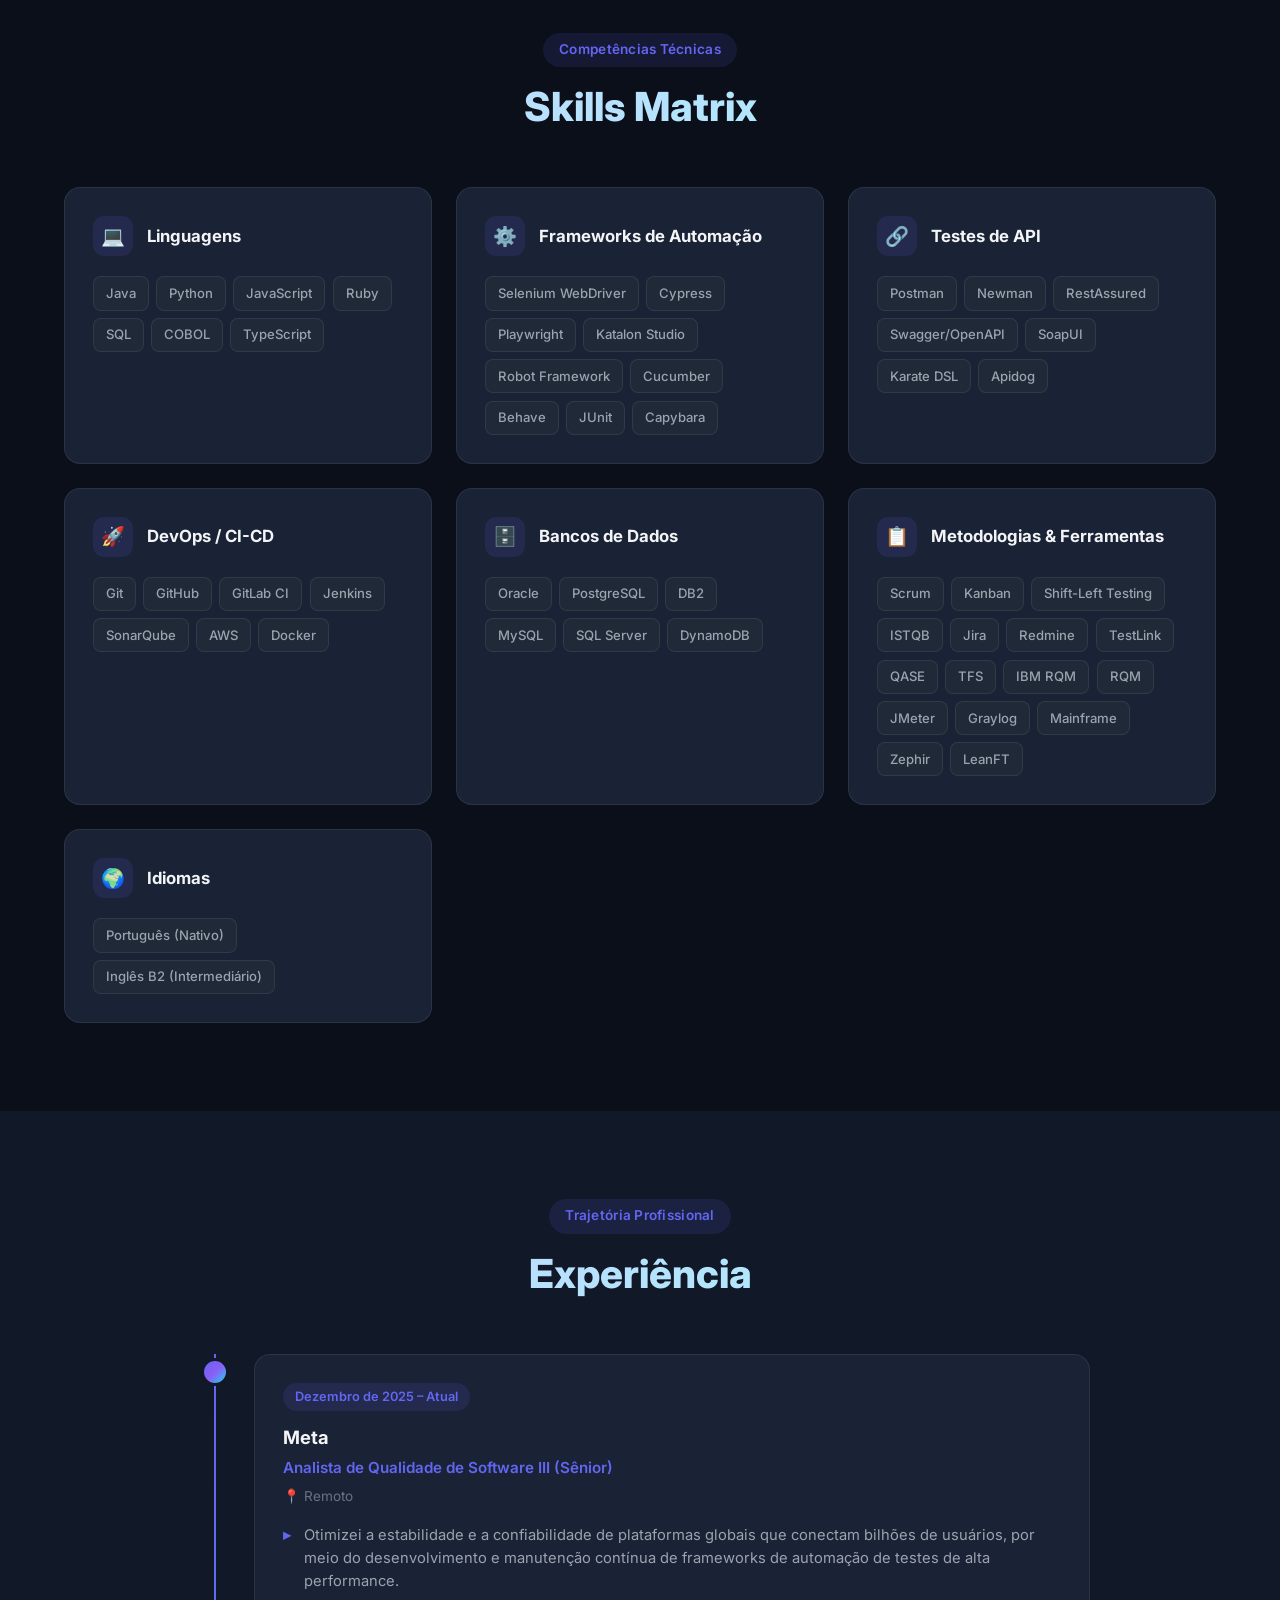
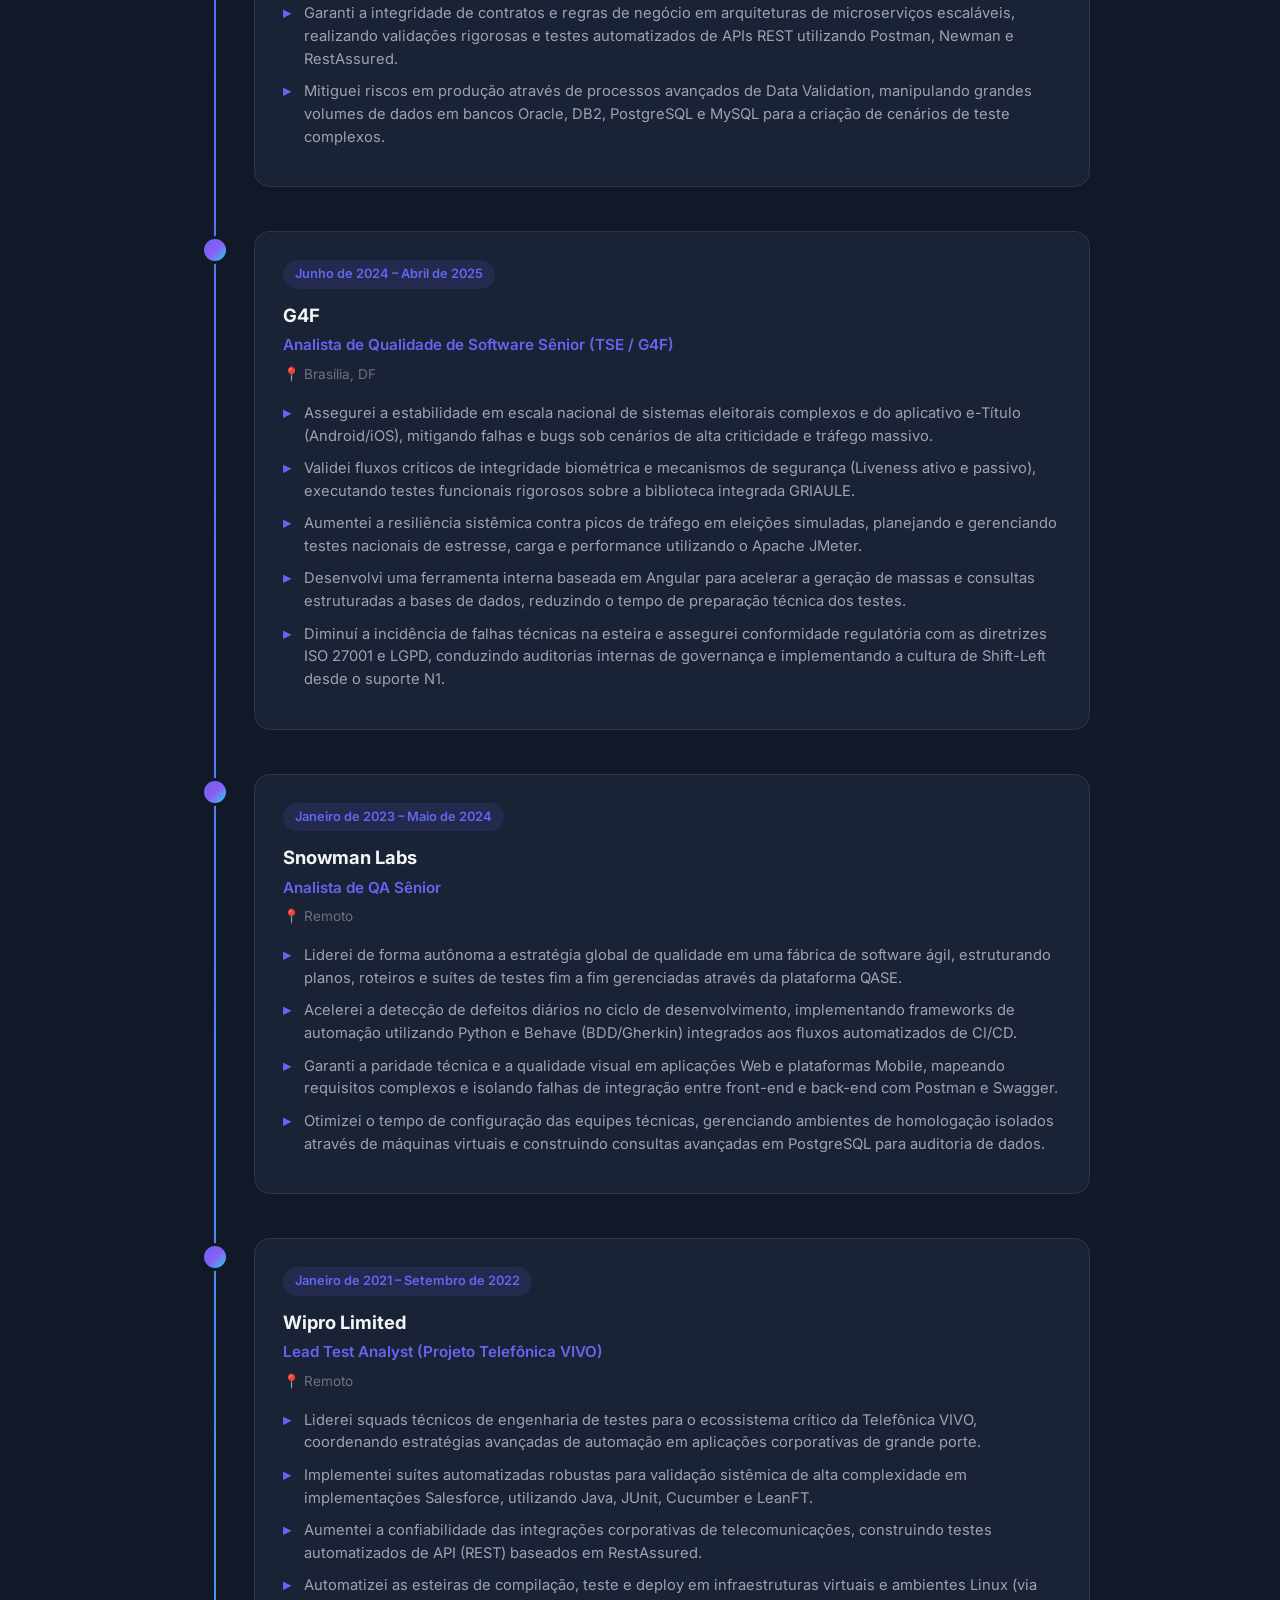
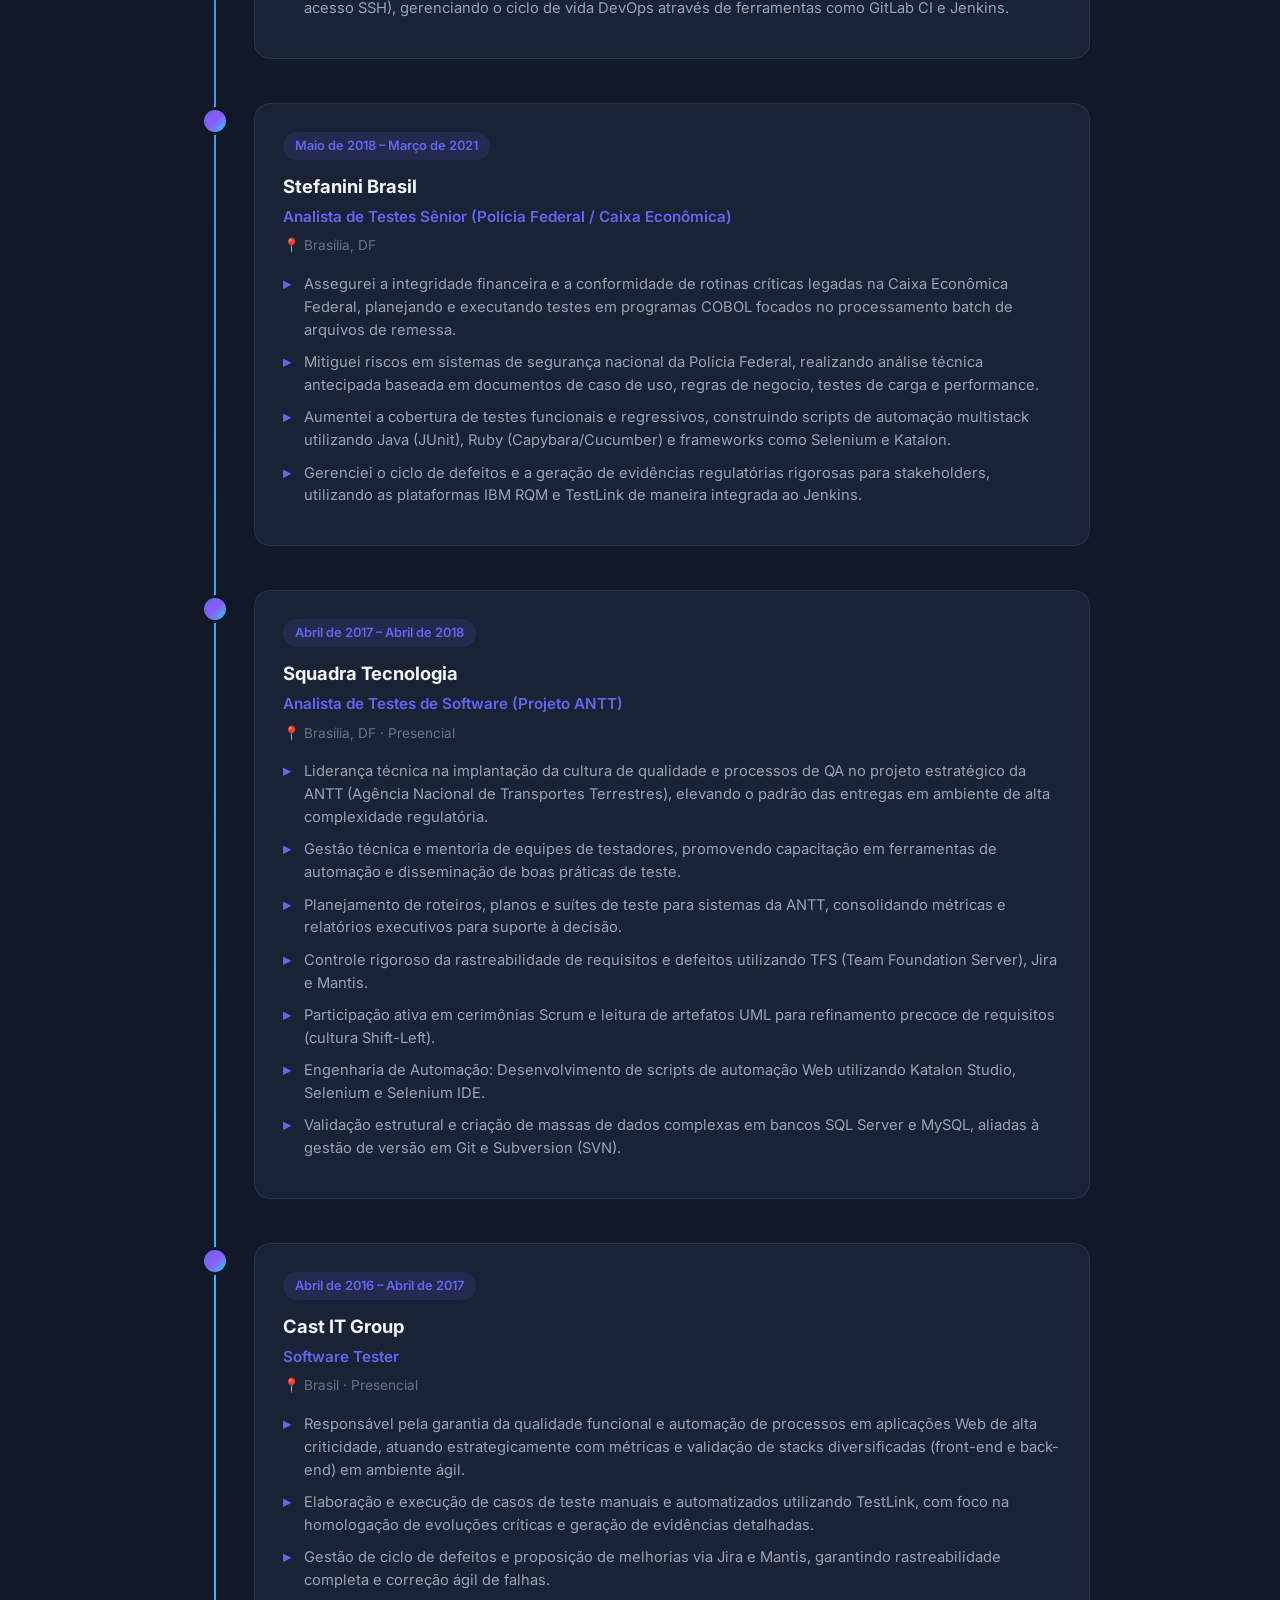
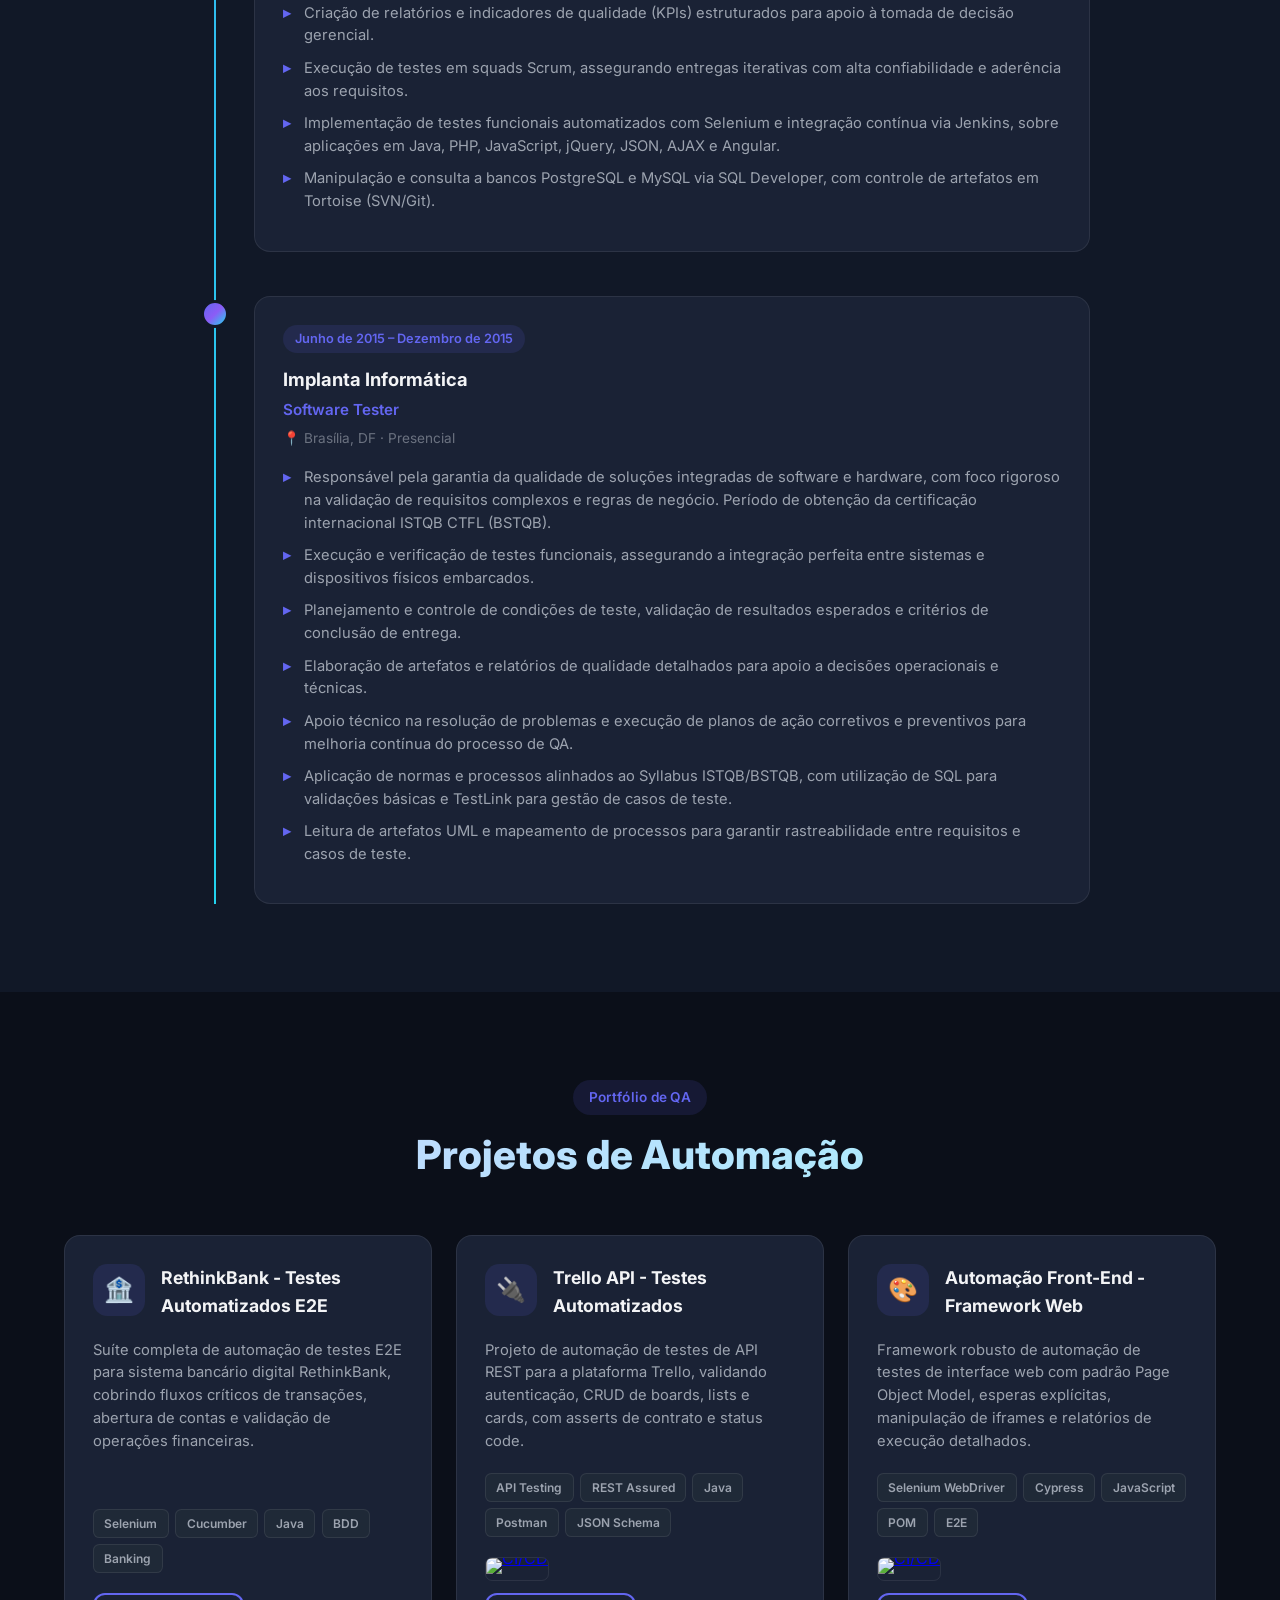
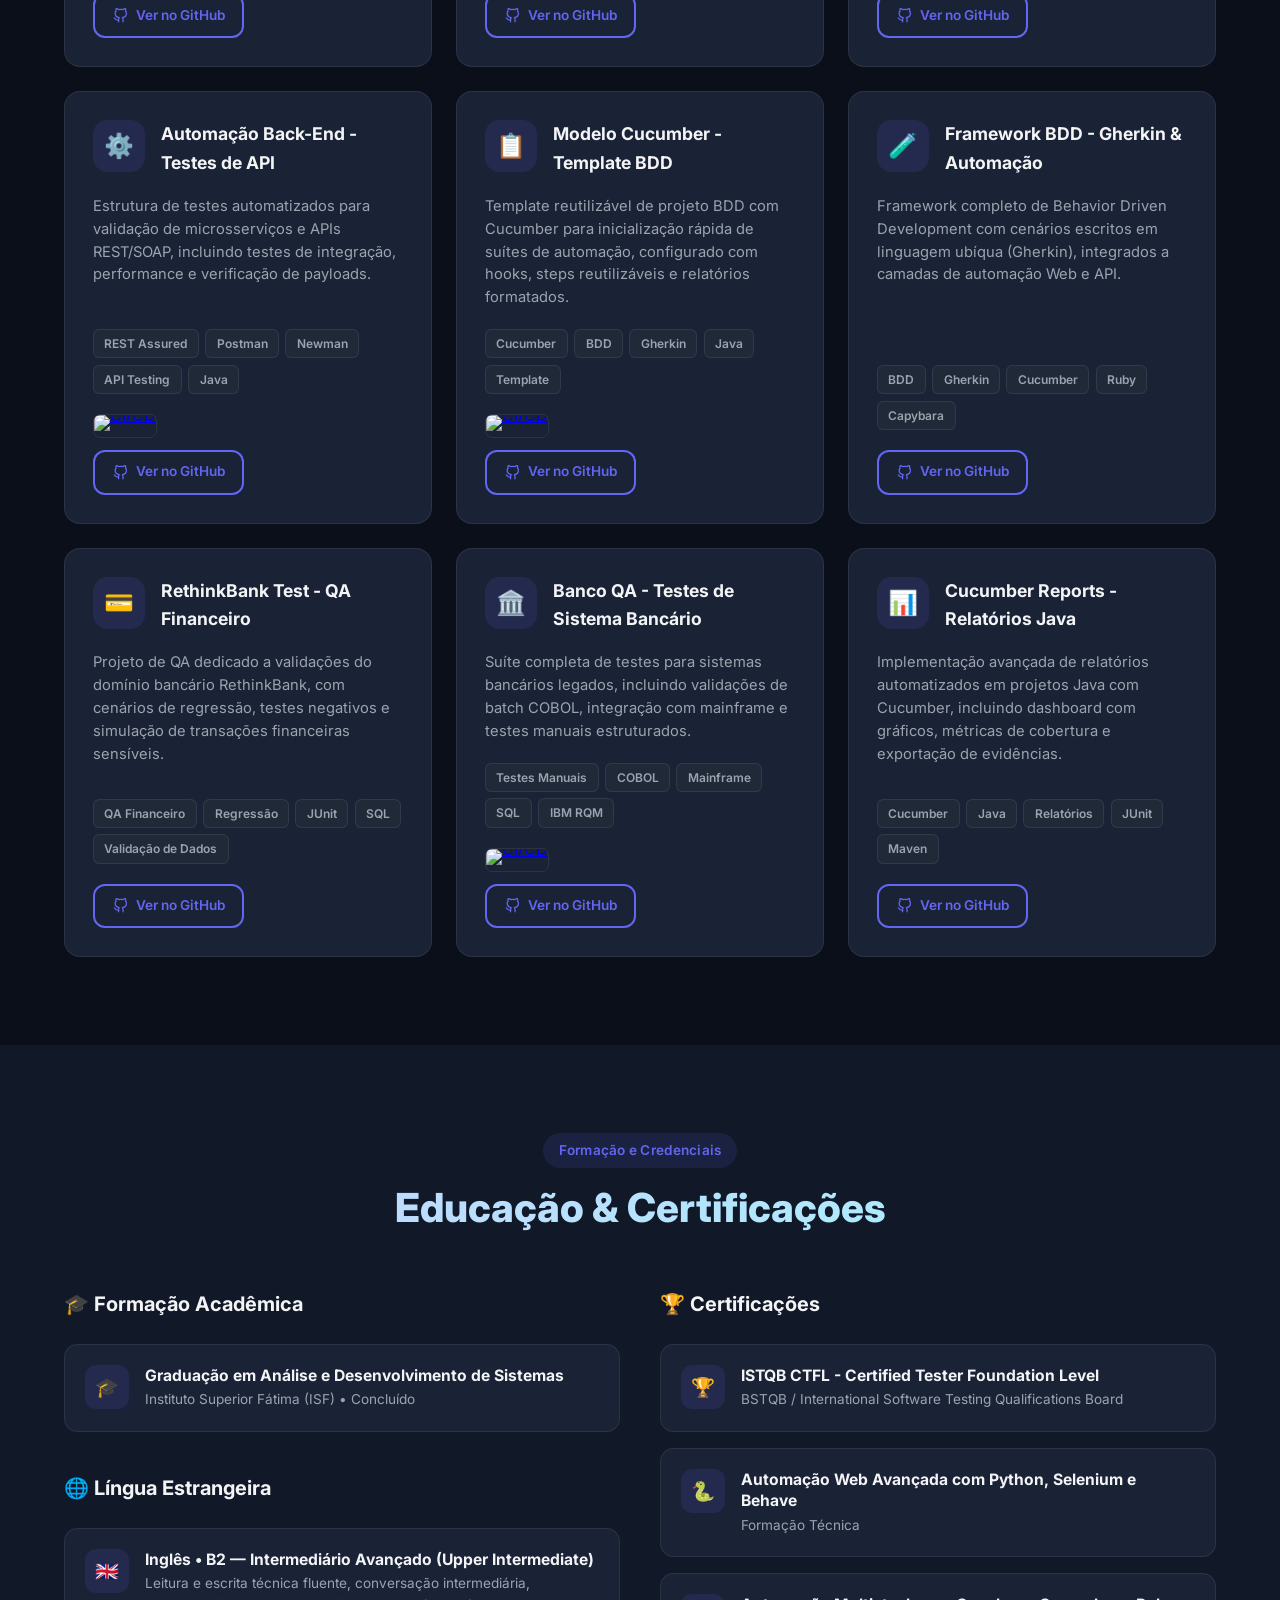
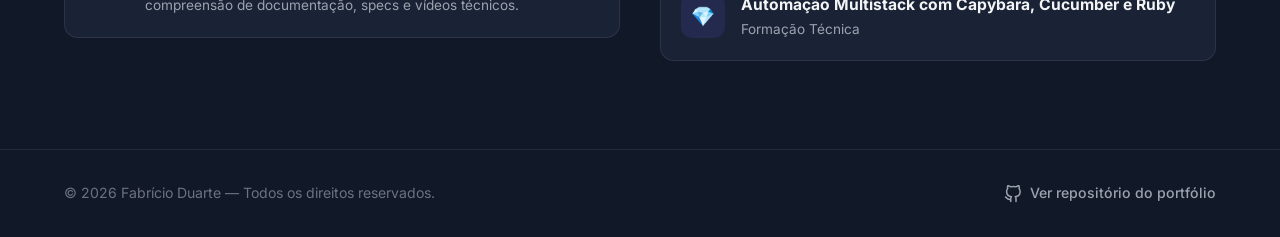
==== commit a49d8cf5: "refactor: remove ATS Builder (app standalone) + add Língua Estrangeira section - Remove todo código " ====
--- a/index.html
+++ b/index.html
@@ -26,18 +26,6 @@
   <link href="https://fonts.googleapis.com/css2?family=Inter:wght@300;400;500;600;700;800&display=swap" rel="stylesheet" />
 
   <link rel="stylesheet" href="styles.css" />
-
-  <!-- PDF.js - Leitura de PDFs do LinkedIn (engine de parsing)
-       - CDN estável unpkg (fallback jsdelivr e cloudflare no script.js se este falhar)
-       - Worker obrigatório (separado, mesmo CDN) para processar páginas do PDF em background -->
-  <script src="https://unpkg.com/pdfjs-dist@3.11.174/build/pdf.min.js"
-          crossorigin="anonymous" referrerpolicy="no-referrer"
-          onerror="window.__pdfjsCdnFailed = true;"></script>
-  <script>
-    if (window.pdfjsLib) {
-      window.pdfjsLib.GlobalWorkerOptions.workerSrc = 'https://unpkg.com/pdfjs-dist@3.11.174/build/pdf.worker.min.js';
-    }
-  </script>
 
   <title>Fabrício Duarte | QA Automation Engineer & Senior Test Analyst</title>
 </head>
@@ -54,7 +42,7 @@
         <li role="none"><a role="menuitem" href="#experience" class="nav__link">Experiência</a></li>
         <li role="none"><a role="menuitem" href="#projects" class="nav__link">Projetos</a></li>
         <li role="none"><a role="menuitem" href="#certs" class="nav__link">Certificações</a></li>
-        <li role="none"><a role="menuitem" href="#ats-builder" class="nav__link nav__link--cta">📝 ATS Builder</a></li>
+        <li role="none"><a role="menuitem" href="https://bioadsl.github.io/ats-builder/" target="_blank" rel="noopener noreferrer" class="nav__link nav__link--cta">📝 ATS Builder ↗</a></li>
       </ul>
       <div class="nav__actions">
         <button id="themeToggle" class="theme-toggle" aria-label="Alternar tema claro/escuro" title="Alternar tema">
@@ -181,9 +169,15 @@
           <h2 class="section__title">Educação & Certificações</h2>
         </div>
         <div class="certs__grid">
-          <div>
-            <h3 class="subsection__title">🎓 Formação Acadêmica</h3>
-            <div id="educationList" class="list"></div>
+          <div style="display:flex; flex-direction:column; gap:2.5rem;">
+            <div>
+              <h3 class="subsection__title">🎓 Formação Acadêmica</h3>
+              <div id="educationList" class="list"></div>
+            </div>
+            <div>
+              <h3 class="subsection__title">🌐 Língua Estrangeira</h3>
+              <div id="languagesList" class="list"></div>
+            </div>
           </div>
           <div>
             <h3 class="subsection__title">🏆 Certificações</h3>
@@ -193,234 +187,6 @@
       </div>
     </section>
 
-    <!-- ATS Resume Builder Section -->
-    <section id="ats-builder" class="section section--alt">
-      <div class="container">
-        <div class="section__header">
-          <span class="section__eyebrow">💼 Ferramenta Profissional</span>
-          <h2 class="section__title">ATS Resume Builder · Gerador & Scanner Friendly</h2>
-          <p class="section__subtitle">Criador de currículos 100% compatível com os principais scanners e agentes de IA recrutadoras: <strong>Workday, SuccessFactors, Greenhouse, Lumesse, Taleo, Ashby</strong>. Estrutura semântica, sem tabelas aninhadas, sem imagens nem ícones no PDF final — texto puro indexável.</p>
-        </div>
-
-        <!-- ATS Validator Score Panel -->
-        <div class="ats-score" id="atsScore" role="region" aria-label="Validador ATS em tempo real">
-          <div class="ats-score__left">
-            <div class="ats-score__ring">
-              <div class="ats-score__number" id="atsScoreValue">0</div>
-              <div class="ats-score__label">pts · Score ATS</div>
-            </div>
-            <div class="ats-score__info">
-              <div class="ats-score__status" id="atsScoreStatus">Carregando análise...</div>
-              <div class="ats-score__desc" id="atsScoreDesc">Preencha o formulário ao lado para que nosso validador em tempo real analise a compatibilidade com scanners de IA.</div>
-            </div>
-          </div>
-          <div class="ats-score__actions">
-            <button class="btn btn--primary" id="atsPrintBtn" type="button" disabled>
-              <svg xmlns="http://www.w3.org/2000/svg" width="16" height="16" viewBox="0 0 24 24" fill="none" stroke="currentColor" stroke-width="2" stroke-linecap="round" stroke-linejoin="round"><polyline points="6 9 6 2 18 2 18 9"></polyline><path d="M6 18H4a2 2 0 0 1-2-2v-5a2 2 0 0 1 2-2h16a2 2 0 0 1 2 2v5a2 2 0 0 1-2 2h-2"></path><rect x="6" y="14" width="12" height="8"></rect></svg>
-              Exportar PDF ATS
-            </button>
-            <label class="btn btn--outline btn--file-label" for="atsFileInput">
-              <svg xmlns="http://www.w3.org/2000/svg" width="16" height="16" viewBox="0 0 24 24" fill="none" stroke="currentColor" stroke-width="2" stroke-linecap="round" stroke-linejoin="round"><path d="M21 15v4a2 2 0 0 1-2 2H5a2 2 0 0 1-2-2v-4"></path><polyline points="17 8 12 3 7 8"></polyline><line x1="12" y1="3" x2="12" y2="15"></line></svg>
-              Importar PDF do LinkedIn
-              <input id="atsFileInput" type="file" accept="application/pdf,.pdf" hidden />
-            </label>
-            <button class="btn btn--ghost" id="atsFillDemo" type="button">Auto-preencher demo</button>
-            <button class="btn btn--ghost" id="atsClearBtn" type="button">Limpar tudo</button>
-          </div>
-        </div>
-
-        <!-- Validator Rules List -->
-        <ul class="ats-rules" id="atsRulesList" aria-live="polite"></ul>
-
-        <!-- LinkedIn PDF Import Panel -->
-        <div id="atsImportPanel" class="ats-import" hidden>
-          <!-- Estado 1: Dropzone grande (antes do upload / erros / reupload aberto) -->
-          <div class="ats-import__panel ats-import__dropzone" id="atsDropzone" role="button" tabindex="0" aria-label="Arraste seu PDF exportado do LinkedIn aqui">
-            <div class="ats-import__icon">📥</div>
-            <h3 class="ats-import__title">Arraste e solte seu PDF do LinkedIn aqui</h3>
-            <p class="ats-import__hint">Ou clique no botão <strong>"Importar PDF do LinkedIn"</strong> acima. Formatos suportados: PDF oficial exportado diretamente do seu perfil do LinkedIn. Tamanho máximo: <strong>10MB</strong>.</p>
-            <div class="ats-import__progress" hidden>
-              <div class="ats-import__progress-bar" id="atsProgressBar"></div>
-              <div class="ats-import__progress-text" id="atsProgressText">Processando página 0 / 0...</div>
-            </div>
-            <p class="ats-import__error" id="atsImportError" hidden></p>
-          </div>
-
-          <!-- Estado 2: Banner compacto + review full-width (pós-extração bem-sucedida) -->
-          <div class="ats-import__compact" id="atsImportCompact" hidden>
-            <div class="ats-import__compact-left">
-              <div class="ats-import__compact-icon">✅</div>
-              <div class="ats-import__compact-meta">
-                <div class="ats-import__compact-file" id="atsCompactFile">—</div>
-                <div class="ats-import__compact-sub" id="atsCompactSub">Extração concluída. Campos mapeados do seu perfil.</div>
-              </div>
-            </div>
-            <div class="ats-import__compact-actions">
-              <button class="btn btn--outline btn--sm" id="atsReuploadBtn" type="button">
-                <svg xmlns="http://www.w3.org/2000/svg" width="14" height="14" viewBox="0 0 24 24" fill="none" stroke="currentColor" stroke-width="2" stroke-linecap="round" stroke-linejoin="round"><polyline points="23 4 23 10 17 10"></polyline><path d="M20.49 15a9 9 0 1 1-2.12-9.36L23 10"></path></svg>
-                Enviar novo PDF
-              </button>
-              <button class="btn btn--ghost btn--sm" id="atsImportCloseBtn" type="button">Fechar</button>
-            </div>
-          </div>
-
-          <!-- Post-processing review panel (agora full-width) -->
-          <div class="ats-import__review ats-import__panel" id="atsImportReview" hidden>
-            <div class="ats-import__review-head">
-              <div>
-                <h3 class="ats-import__title" style="margin:0 0 0.25rem 0;">📋 Revisão dos dados extraídos</h3>
-                <p class="ats-import__hint" style="margin:0;">Os campos abaixo foram mapeados do seu PDF. Clique no link de cada item para navegar direto ao passo correspondente no formulário e ajustar o que precisar.</p>
-              </div>
-            </div>
-            <div class="ats-import__review-stats" id="atsImportStats"></div>
-            <div class="ats-import__review-tip">
-              💡 <strong>Dica:</strong> Campos destacados em ⚠️ não foram mapeados automaticamente. Preencha-os manualmente diretamente no formulário ao lado.
-            </div>
-          </div>
-        </div>
-
-        <!-- Final Thank-you Pix banner -->
-        <div class="ats-thanks" id="atsThanksBanner" hidden>
-          <div class="ats-thanks__inner">
-            <div class="ats-thanks__icon">☕</div>
-            <div class="ats-thanks__content">
-              <div class="ats-thanks__title">Se foi útil para você, deixe um café!</div>
-              <div class="ats-thanks__pix">
-                <span class="ats-thanks__pix-label">Pix:</span>
-                <span class="ats-thanks__pix-value" id="pixValue" title="Clique para copiar">61984260515</span>
-                <button class="btn btn--sm" id="pixCopyBtn" type="button">📋 Copiar</button>
-              </div>
-            </div>
-          </div>
-        </div>
-
-        <!-- Builder 2-col Layout: Form + Live Preview -->
-        <div class="ats-wrapper">
-
-          <!-- LEFT: Multi-step Form -->
-          <div class="ats-form">
-            <div class="ats-form__stepper" role="tablist" id="atsStepper">
-              <button class="ats-step active" data-step="0" role="tab" aria-selected="true">1. Pessoal</button>
-              <button class="ats-step" data-step="1" role="tab">2. Resumo</button>
-              <button class="ats-step" data-step="2" role="tab">3. Habilidades</button>
-              <button class="ats-step" data-step="3" role="tab">4. Experiência</button>
-              <button class="ats-step" data-step="4" role="tab">5. Formação</button>
-              <button class="ats-step" data-step="5" role="tab">6. Certificações</button>
-            </div>
-
-            <form id="atsForm" class="ats-form__panel" autocomplete="on" novalidate>
-              <!-- Step 1: Personal -->
-              <div class="ats-step__panel" data-step-panel="0">
-                <h3 class="ats-step__title">👤 Dados Pessoais</h3>
-                <p class="ats-step__hint">Evite abreviações no nome completo. Use endereço de cidade/estado — não precisa de CEP nem endereço residencial completo.</p>
-                <div class="ats-form__grid">
-                  <label class="ats-field"><span>Nome completo *</span><input name="fullName" required placeholder="Fabrício Duarte da Silva" maxlength="80"></label>
-                  <label class="ats-field"><span>Cargo profissional *</span><input name="role" required placeholder="QA Automation Engineer / Senior Test Analyst" maxlength="70"></label>
-                  <label class="ats-field"><span>E-mail profissional *</span><input name="email" type="email" required placeholder="voce@email.com" maxlength="80"></label>
-                  <label class="ats-field"><span>Telefone / WhatsApp</span><input name="phone" placeholder="(61) 98426-0515" maxlength="25"></label>
-                  <label class="ats-field"><span>Localização (Cidade - UF)</span><input name="location" placeholder="Brasília - DF" maxlength="40"></label>
-                  <label class="ats-field"><span>LinkedIn (URL)</span><input name="linkedin" type="url" placeholder="https://linkedin.com/in/seu-perfil" maxlength="120"></label>
-                  <label class="ats-field ats-field--full"><span>GitHub / Portfólio (URL)</span><input name="portfolio" type="url" placeholder="https://github.com/bioadsl" maxlength="120"></label>
-                </div>
-              </div>
-
-              <!-- Step 2: Summary -->
-              <div class="ats-step__panel" data-step-panel="1" hidden>
-                <h3 class="ats-step__title">📝 Resumo Profissional / Executive Summary</h3>
-                <p class="ats-step__hint">Escreva 3–5 frases de alto impacto. Palavras-chave de cargo e setores (QA, Automação, Selenium, DevOps, Financeiro, Telecom) garantem match com os scanners de IA.</p>
-                <label class="ats-field ats-field--full"><span>Resumo profissional *</span>
-                  <textarea name="summary" required rows="7" maxlength="750" placeholder="Analista de Testes Sênior / QA Automation Engineer com X anos de experiência em automação de testes Web/Mobile, validação de APIs REST e cultura Shift-Left em projetos de missão crítica dos setores financeiro e de segurança pública..."></textarea>
-                </label>
-                <small class="ats-counter"><span id="summaryCount">0</span>/750 caracteres</small>
-              </div>
-
-              <!-- Step 3: Skills -->
-              <div class="ats-step__panel" data-step-panel="2" hidden>
-                <h3 class="ats-step__title">🧩 Matriz de Habilidades</h3>
-                <p class="ats-step__hint">Separe as competências por vírgula. Quanto mais palavras-chave do anúncio de vaga aqui, maior a pontuação ATS (ex: Selenium, Cypress, Postman, Java, Python, SQL, Scrum, CI/CD).</p>
-                <label class="ats-field ats-field--full"><span>Linguagens & Tecnologias *</span>
-                  <textarea name="skills" required rows="3" maxlength="600" placeholder="Java, Python, JavaScript, Ruby, SQL, COBOL, HTML, CSS, TypeScript"></textarea>
-                </label>
-                <label class="ats-field ats-field--full"><span>Frameworks de Automação</span>
-                  <textarea name="frameworks" rows="3" maxlength="600" placeholder="Selenium WebDriver, Cypress, Playwright, Katalon Studio, Robot Framework, Cucumber, JUnit, Behave, Capybara, RestAssured"></textarea>
-                </label>
-                <label class="ats-field ats-field--full"><span>Ferramentas & Metodologias</span>
-                  <textarea name="tools" rows="3" maxlength="600" placeholder="Postman, Newman, Swagger, JMeter, Jenkins, Git, Jira, TestLink, QASE, SonarQube, AWS, Scrum, Kanban, Shift-Left, ISTQB"></textarea>
-                </label>
-              </div>
-
-              <!-- Step 4: Experience -->
-              <div class="ats-step__panel" data-step-panel="3" hidden>
-                <div class="ats-step__header-row">
-                  <h3 class="ats-step__title">💼 Experiência Profissional</h3>
-                  <button class="btn btn--ghost btn--sm" type="button" id="atsAddExpBtn">+ Adicionar cargo</button>
-                </div>
-                <p class="ats-step__hint">Mínimo recomendado: <strong>3 cargos recentes</strong>. Use verbos no passado (implementei, liderei, reduzi, otimizei) e números (%, R$, QTD) para cada conquista — IA recrutadoras adoram impacto mensurável.</p>
-                <div id="atsExpList"></div>
-              </div>
-
-              <!-- Step 5: Education -->
-              <div class="ats-step__panel" data-step-panel="4" hidden>
-                <div class="ats-step__header-row">
-                  <h3 class="ats-step__title">🎓 Formação Acadêmica</h3>
-                  <button class="btn btn--ghost btn--sm" type="button" id="atsAddEduBtn">+ Adicionar curso</button>
-                </div>
-                <div id="atsEduList"></div>
-              </div>
-
-              <!-- Step 6: Certifications -->
-              <div class="ats-step__panel" data-step-panel="5" hidden>
-                <div class="ats-step__header-row">
-                  <h3 class="ats-step__title">🏆 Certificações e Cursos</h3>
-                  <button class="btn btn--ghost btn--sm" type="button" id="atsAddCertBtn">+ Adicionar certificação</button>
-                </div>
-                <div id="atsCertList"></div>
-              </div>
-
-              <!-- Stepper navigation -->
-              <div class="ats-form__nav">
-                <button type="button" class="btn btn--ghost" id="atsPrevBtn" disabled>← Anterior</button>
-                <button type="button" class="btn btn--primary" id="atsNextBtn">Próximo →</button>
-              </div>
-            </form>
-          </div>
-
-          <!-- RIGHT: Live ATS-friendly Preview -->
-          <aside class="ats-preview" aria-label="Prévia do currículo compatível ATS">
-            <div class="ats-preview__toolbar">
-              <span class="ats-preview__tag">📄 Prévia ATS · Modo texto-indexável</span>
-            </div>
-            <div class="ats-preview__paper" id="atsPreviewPaper" data-role="cv-exportable">
-              <header class="cv__header">
-                <h1 class="cv__name" id="cvName">NOME COMPLETO</h1>
-                <p class="cv__role" id="cvRole">Cargo Profissional</p>
-                <div class="cv__contact" id="cvContact"></div>
-              </header>
-              <section class="cv__section">
-                <h2>RESUMO PROFISSIONAL</h2>
-                <p id="cvSummary" class="cv__empty">Seu resumo executivo aparecerá aqui. Mínimo recomendado: 250 caracteres com palavras-chave relevantes.</p>
-              </section>
-              <section class="cv__section">
-                <h2>HABILIDADES</h2>
-                <div id="cvSkills" class="cv__empty">Java · Python · SQL · JavaScript · Selenium · Postman · Cypress · Jenkins · Jira · Scrum</div>
-              </section>
-              <section class="cv__section">
-                <h2>EXPERIÊNCIA PROFISSIONAL</h2>
-                <div id="cvExp" class="cv__empty">Exemplo:<br><strong>EMPRESA</strong> — Cargo · Jan/2023 – Atual · Cidade - UF<br>• Implementei framework de automação reduzindo tempo de regressão em 60%.<br>• Liderava equipe de 3 QAs e integração CI/CD.</div>
-              </section>
-              <section class="cv__section">
-                <h2>FORMAÇÃO ACADÊMICA</h2>
-                <div id="cvEdu" class="cv__empty"><strong>INSTITUIÇÃO</strong> — Graduação em Análise e Desenvolvimento de Sistemas · 2015 – 2018</div>
-              </section>
-              <section class="cv__section">
-                <h2>CERTIFICAÇÕES</h2>
-                <div id="cvCerts" class="cv__empty">ISTQB CTFL (BSTQB) · 2019 · <strong>COBIT 5 Foundation (ISACA)</strong> · 2021</div>
-              </section>
-            </div>
-          </aside>
-        </div>
-      </div>
-    </section>
   </main>
 
   <footer class="footer">
--- a/styles.css
+++ b/styles.css
@@ -1203,1023 +1203,3 @@
   color: #fff !important;
   box-shadow: 0 6px 18px -6px rgba(14, 165, 233, 0.4);
 }
-
-.ats-score {
-  background: linear-gradient(135deg, color-mix(in srgb, var(--accent) 12%, var(--bg-card)), color-mix(in srgb, var(--accent-2) 8%, var(--bg-card)));
-  border: 1px solid var(--border);
-  border-radius: 1.2rem;
-  padding: 1.5rem;
-  display: flex;
-  flex-direction: column;
-  gap: 1.25rem;
-  margin-bottom: 1.5rem;
-  box-shadow: var(--shadow-sm);
-}
-
-.ats-score__left {
-  display: flex;
-  align-items: center;
-  gap: 1.25rem;
-  flex-wrap: wrap;
-}
-
-.ats-score__ring {
-  width: 120px;
-  height: 120px;
-  border-radius: 50%;
-  background: conic-gradient(var(--accent) calc(var(--score-deg, 0) * 1deg), var(--border) 0);
-  display: grid;
-  grid-template-rows: auto auto;
-  place-items: center;
-  place-content: center;
-  flex-shrink: 0;
-  position: relative;
-  gap: 2px 0;
-  padding: 0;
-  transition: background 0.5s ease;
-}
-
-.ats-score__ring::after {
-  content: "";
-  position: absolute;
-  inset: 8px;
-  background: var(--bg-card);
-  border-radius: 50%;
-  box-shadow: inset 0 0 14px -8px var(--text-muted);
-}
-
-.ats-score__number,
-.ats-score__label {
-  position: relative;
-  z-index: 1;
-  text-align: center;
-  width: 100%;
-  padding: 0 6px;
-  box-sizing: border-box;
-}
-
-.ats-score__number {
-  font-size: 2.2rem;
-  font-weight: 800;
-  line-height: 1;
-  background: linear-gradient(135deg, var(--accent), var(--accent-2));
-  -webkit-background-clip: text;
-  background-clip: text;
-  -webkit-text-fill-color: transparent;
-  margin: 0;
-}
-
-.ats-score__label {
-  font-size: 0.72rem;
-  color: var(--text-muted);
-  font-weight: 600;
-  margin: 0;
-  line-height: 1.1;
-}
-
-.ats-score__info {
-  flex: 1 1 260px;
-  min-width: 240px;
-}
-
-.ats-score__status {
-  font-size: 1.2rem;
-  font-weight: 700;
-  margin-bottom: 0.35rem;
-  display: inline-flex;
-  align-items: center;
-  gap: 0.5rem;
-}
-
-.ats-score__status.pass::before { content: "✅"; }
-.ats-score__status.warn::before { content: "⚠️"; }
-.ats-score__status.fail::before { content: "❌"; }
-
-.ats-score__desc {
-  color: var(--text-muted);
-  font-size: 0.95rem;
-  line-height: 1.6;
-}
-
-.ats-score__actions {
-  display: flex;
-  gap: 0.6rem;
-  flex-wrap: wrap;
-}
-
-.ats-rules {
-  list-style: none;
-  padding: 0;
-  margin: 0 0 2rem 0;
-  display: grid;
-  grid-template-columns: repeat(auto-fill, minmax(300px, 1fr));
-  gap: 0.6rem;
-}
-
-.ats-rule {
-  background: var(--bg-card);
-  border: 1px solid var(--border);
-  border-radius: 0.8rem;
-  padding: 0.85rem 1rem;
-  display: flex;
-  align-items: flex-start;
-  gap: 0.7rem;
-  font-size: 0.88rem;
-  line-height: 1.5;
-  transition: transform 0.15s ease, border-color 0.2s ease;
-}
-
-.ats-rule:hover {
-  transform: translateY(-1px);
-  border-color: color-mix(in srgb, var(--accent) 45%, var(--border));
-}
-
-.ats-rule.pass { border-left: 4px solid var(--accent); }
-.ats-rule.warn { border-left: 4px solid #f59e0b; }
-.ats-rule.fail { border-left: 4px solid #ef4444; }
-
-.ats-rule__icon { font-size: 1.1rem; line-height: 1; flex-shrink: 0; }
-.ats-rule.pass .ats-rule__icon::before { content: "✅"; }
-.ats-rule.warn .ats-rule__icon::before { content: "⚠️"; }
-.ats-rule.fail .ats-rule__icon::before { content: "❌"; }
-
-.ats-rule__title { font-weight: 700; margin-bottom: 2px; }
-.ats-rule__hint { color: var(--text-muted); font-size: 0.82rem; }
-
-.ats-wrapper {
-  display: grid;
-  grid-template-columns: 1.15fr 1fr;
-  gap: 1.75rem;
-  align-items: start;
-}
-
-.ats-form,
-.ats-preview {
-  background: var(--bg-card);
-  border: 1px solid var(--border);
-  border-radius: 1.2rem;
-  overflow: hidden;
-  box-shadow: var(--shadow);
-}
-
-.ats-form__stepper {
-  display: flex;
-  flex-wrap: wrap;
-  gap: 0.3rem;
-  padding: 0.9rem 1rem;
-  border-bottom: 1px solid var(--border);
-  background: var(--bg-alt);
-}
-
-.ats-step {
-  border: none;
-  background: transparent;
-  color: var(--text-muted);
-  padding: 0.45rem 0.75rem;
-  border-radius: 0.55rem;
-  font-size: 0.8rem;
-  font-weight: 600;
-  cursor: pointer;
-  transition: all 0.2s ease;
-  font-family: inherit;
-}
-
-.ats-step:hover { color: var(--text); background: color-mix(in srgb, var(--accent) 10%, transparent); }
-.ats-step.active { background: linear-gradient(135deg, var(--accent), var(--accent-2)); color: #fff; }
-.ats-step.done { color: var(--accent); }
-
-.ats-form__panel {
-  padding: 1.5rem;
-  min-height: 420px;
-  display: flex;
-  flex-direction: column;
-}
-
-.ats-step__header-row {
-  display: flex;
-  align-items: center;
-  justify-content: space-between;
-  gap: 0.75rem;
-  margin-bottom: 0.35rem;
-  flex-wrap: wrap;
-}
-
-.ats-step__title {
-  font-size: 1.25rem;
-  font-weight: 700;
-  margin: 0 0 0.35rem 0;
-}
-
-.ats-step__hint {
-  font-size: 0.9rem;
-  color: var(--text-muted);
-  margin-bottom: 1.2rem;
-  line-height: 1.55;
-}
-
-.ats-form__grid {
-  display: grid;
-  grid-template-columns: 1fr 1fr;
-  gap: 1rem;
-}
-
-.ats-field {
-  display: flex;
-  flex-direction: column;
-  gap: 0.4rem;
-  min-width: 0;
-}
-
-.ats-field--full { grid-column: 1 / -1; }
-
-.ats-field span {
-  font-size: 0.82rem;
-  font-weight: 600;
-  color: var(--text);
-}
-
-.ats-field input,
-.ats-field textarea,
-.ats-nested input,
-.ats-nested textarea {
-  background: var(--bg);
-  border: 1px solid var(--border);
-  color: var(--text);
-  padding: 0.65rem 0.85rem;
-  border-radius: 0.6rem;
-  font-size: 0.95rem;
-  font-family: inherit;
-  transition: border-color 0.15s ease, box-shadow 0.15s ease;
-  resize: vertical;
-}
-
-.ats-field input:focus,
-.ats-field textarea:focus,
-.ats-nested input:focus,
-.ats-nested textarea:focus {
-  outline: none;
-  border-color: var(--accent);
-  box-shadow: 0 0 0 3px color-mix(in srgb, var(--accent) 20%, transparent);
-}
-
-.ats-field input:required::after { content: " *"; color: #ef4444; }
-
-.ats-counter {
-  margin-top: -0.5rem;
-  text-align: right;
-  color: var(--text-muted);
-  font-size: 0.78rem;
-}
-
-.ats-nested {
-  border: 1px solid var(--border);
-  border-radius: 0.9rem;
-  padding: 1rem;
-  margin-bottom: 0.9rem;
-  background: var(--bg-alt);
-  position: relative;
-}
-
-.ats-nested__header {
-  display: flex;
-  align-items: center;
-  justify-content: space-between;
-  margin-bottom: 0.75rem;
-  gap: 0.5rem;
-}
-
-.ats-nested__title {
-  font-weight: 700;
-  font-size: 0.95rem;
-}
-
-.ats-nested__remove {
-  background: transparent;
-  border: 1px solid #ef4444;
-  color: #ef4444;
-  padding: 0.3rem 0.6rem;
-  border-radius: 0.5rem;
-  font-size: 0.75rem;
-  cursor: pointer;
-  font-family: inherit;
-  font-weight: 600;
-  transition: all 0.15s ease;
-}
-
-.ats-nested__remove:hover {
-  background: #ef4444;
-  color: #fff;
-}
-
-.ats-nested__grid {
-  display: grid;
-  grid-template-columns: 1fr 1fr;
-  gap: 0.65rem;
-}
-
-.ats-nested textarea { width: 100%; }
-
-.ats-form__nav {
-  margin-top: auto;
-  padding-top: 1.25rem;
-  display: flex;
-  justify-content: space-between;
-  gap: 0.6rem;
-  border-top: 1px solid var(--border);
-}
-
-.btn--sm {
-  padding: 0.4rem 0.8rem;
-  font-size: 0.82rem;
-}
-
-/* Live ATS Preview */
-.ats-preview__toolbar {
-  padding: 0.9rem 1.25rem;
-  border-bottom: 1px solid var(--border);
-  background: var(--bg-alt);
-  font-size: 0.85rem;
-  font-weight: 600;
-  color: var(--text-muted);
-}
-
-.ats-preview__tag {
-  display: inline-flex;
-  align-items: center;
-  gap: 0.35rem;
-}
-
-.ats-preview__paper {
-  background: #fff;
-  color: #111827;
-  font-family: "Helvetica", "Arial", sans-serif;
-  font-size: 10.5pt;
-  line-height: 1.42;
-  padding: 2.6rem 2.4rem;
-  margin: 1.5rem;
-  box-shadow: 0 18px 45px -18px rgba(17, 24, 39, 0.25), 0 0 0 1px rgba(17, 24, 39, 0.05);
-  border-radius: 2px;
-  max-width: 8.5in;
-  width: calc(100% - 3rem);
-  box-sizing: border-box;
-  min-height: 11in;
-}
-
-.ats-preview__paper * {
-  color: #111827 !important;
-  background: transparent !important;
-  font-family: "Helvetica", "Arial", sans-serif !important;
-}
-
-.cv__header { border: none; margin: 0 0 0.8rem 0; padding: 0; }
-
-.cv__name {
-  font-size: 24pt;
-  font-weight: 900;
-  color: #0f172a !important;
-  margin: 0 0 0.15rem 0;
-  line-height: 1.05;
-  text-transform: none;
-}
-
-.cv__role {
-  font-size: 12.5pt;
-  color: #0f766e !important;
-  font-weight: 700;
-  margin: 0 0 0.5rem 0;
-}
-
-.cv__contact {
-  font-size: 9.5pt;
-  line-height: 1.55;
-  color: #374151 !important;
-  word-wrap: break-word;
-  overflow-wrap: anywhere;
-}
-
-.cv__section {
-  margin-top: 0.9rem;
-  padding-top: 0;
-  border: none;
-}
-
-.cv__section h2 {
-  font-size: 11.5pt;
-  font-weight: 800;
-  color: #0f172a !important;
-  text-transform: uppercase;
-  letter-spacing: 0.08em;
-  border-bottom: 2px solid #0f172a;
-  padding-bottom: 0.2rem;
-  margin: 0 0 0.55rem 0;
-  background: transparent !important;
-  -webkit-text-fill-color: #0f172a !important;
-}
-
-.cv__section p,
-.cv__section div,
-.cv__section li {
-  font-size: 10.5pt;
-  line-height: 1.42;
-  color: #1f2937 !important;
-}
-
-.cv__empty {
-  color: #6b7280 !important;
-  font-style: italic;
-}
-
-.cv-exp__item,
-.cv-edu__item,
-.cv-cert__item { margin-bottom: 0.6rem; }
-
-.cv-exp__top {
-  display: flex;
-  flex-wrap: wrap;
-  justify-content: space-between;
-  gap: 0.25rem 0.75rem;
-  margin-bottom: 0.12rem;
-}
-
-.cv-exp__company {
-  font-weight: 800;
-  font-size: 10.8pt;
-  color: #0f172a !important;
-}
-
-.cv-exp__period {
-  font-size: 9.5pt;
-  color: #4b5563 !important;
-  font-weight: 500;
-  white-space: nowrap;
-}
-
-.cv-exp__position {
-  font-size: 10.2pt;
-  font-weight: 700;
-  color: #0f766e !important;
-  margin-bottom: 0.22rem;
-}
-
-.cv-exp__loc {
-  font-size: 9pt;
-  color: #6b7280 !important;
-  margin-bottom: 0.22rem;
-}
-
-.cv-exp__bullets {
-  list-style: disc;
-  margin: 0.1rem 0 0 1rem;
-  padding: 0;
-}
-
-.cv-exp__bullets li { margin: 0.08rem 0; }
-
-.cv-edu__item strong,
-.cv-cert__item strong {
-  font-size: 10.5pt;
-  color: #0f172a !important;
-}
-
-/* Print Media Queries — Export PDF 100% ATS-friendly */
-@media print {
-  @page {
-    size: Letter;
-    margin: 0.55in 0.55in 0.5in 0.55in;
-  }
-
-  html, body {
-    background: #fff !important;
-    color: #000 !important;
-  }
-
-  .nav,
-  .hero,
-  #about,
-  #skills,
-  #experience,
-  #projects,
-  #certs,
-  .footer,
-  #backToTop,
-  .section__header,
-  .ats-score,
-  .ats-rules,
-  .ats-form,
-  .ats-preview__toolbar,
-  .ats-preview__paper::before,
-  .nav__actions,
-  .hero__scroll,
-  .theme-toggle {
-    display: none !important;
-  }
-
-  section.section {
-    background: transparent !important;
-    padding: 0 !important;
-  }
-
-  .container { max-width: 100% !important; width: 100% !important; padding: 0 !important; margin: 0 !important; }
-
-  .ats-wrapper {
-    display: block !important;
-  }
-
-  .ats-preview {
-    border: none !important;
-    background: transparent !important;
-    box-shadow: none !important;
-    border-radius: 0 !important;
-    overflow: visible !important;
-  }
-
-  .ats-preview__paper {
-    margin: 0 !important;
-    padding: 0 !important;
-    width: 100% !important;
-    max-width: 100% !important;
-    min-height: 0 !important;
-    box-shadow: none !important;
-    border: none !important;
-    border-radius: 0 !important;
-    page-break-inside: auto;
-  }
-
-  .cv__section {
-    page-break-inside: avoid;
-    break-inside: avoid;
-  }
-
-  .cv-exp__item,
-  .cv-edu__item,
-  .cv-cert__item {
-    page-break-inside: avoid;
-    break-inside: avoid;
-  }
-}
-
-/* ==========================================================================
-   Responsive — ATS Builder
-   ========================================================================== */
-@media (max-width: 1060px) {
-  .ats-wrapper {
-    grid-template-columns: 1fr;
-  }
-  .ats-preview__paper {
-    margin: 1rem;
-    width: calc(100% - 2rem);
-  }
-}
-
-@media (max-width: 768px) {
-  .ats-score {
-    padding: 1.1rem;
-  }
-  .ats-score__ring {
-    width: 100px;
-    height: 100px;
-  }
-  .ats-score__number {
-    font-size: 1.8rem;
-  }
-  .ats-form__grid,
-  .ats-nested__grid {
-    grid-template-columns: 1fr;
-  }
-  .ats-form__panel {
-    padding: 1.1rem;
-  }
-  .ats-preview__paper {
-    margin: 0.75rem;
-    width: calc(100% - 1.5rem);
-    padding: 1.5rem;
-  }
-  .cv__name {
-    font-size: 20pt;
-  }
-}
-
-/* ==========================================================================
-   LinkedIn PDF Import + Thank-you banner
-   ========================================================================== */
-.btn--file-label {
-  cursor: pointer;
-  user-select: none;
-}
-
-.ats-import {
-  display: flex;
-  flex-direction: column;
-  gap: 1rem;
-  margin-bottom: 1.5rem;
-}
-
-/* ==========================================================================
-   Estado COMPACTO do upload (pós-extração bem sucedida)
-   ========================================================================== */
-.ats-import__compact {
-  display: flex;
-  align-items: center;
-  justify-content: space-between;
-  gap: 1rem;
-  flex-wrap: wrap;
-  background: linear-gradient(135deg, color-mix(in srgb, var(--accent) 10%, var(--bg-card)), color-mix(in srgb, var(--accent-2) 7%, var(--bg-card)));
-  border: 1px solid color-mix(in srgb, var(--accent) 30%, var(--border));
-  border-left: 5px solid var(--accent);
-  border-radius: 1rem;
-  padding: 0.9rem 1.25rem;
-  box-shadow: var(--shadow-sm);
-}
-
-.ats-import__compact-left {
-  display: flex;
-  align-items: center;
-  gap: 0.85rem;
-  flex: 1 1 240px;
-  min-width: 220px;
-}
-
-.ats-import__compact-icon {
-  width: 42px;
-  height: 42px;
-  flex-shrink: 0;
-  border-radius: 50%;
-  background: color-mix(in srgb, var(--accent) 16%, transparent);
-  display: grid;
-  place-items: center;
-  font-size: 1.1rem;
-  line-height: 1;
-}
-
-.ats-import__compact-file {
-  font-weight: 700;
-  font-size: 0.95rem;
-  color: var(--text);
-  line-height: 1.2;
-}
-
-.ats-import__compact-sub {
-  font-size: 0.82rem;
-  color: var(--text-muted);
-  margin-top: 2px;
-  line-height: 1.3;
-}
-
-.ats-import__compact-actions {
-  display: flex;
-  align-items: center;
-  gap: 0.5rem;
-  flex-shrink: 0;
-  flex-wrap: wrap;
-}
-
-/* ==========================================================================
-   NOVO layout de Review Stats: LISTA 2-COLUNAS (nome / valor)
-   - Não mais cards espremidos
-   - Cada linha é uma linha flex com label a esquerda, badge status + valor a direita
-   ========================================================================== */
-.ats-import__review-stats {
-  display: grid;
-  grid-template-columns: repeat(2, minmax(0, 1fr));
-  gap: 0.6rem 1rem;
-  margin: 1.1rem 0;
-}
-
-.ats-stat {
-  background: var(--bg);
-  border: 1px solid var(--border);
-  border-radius: 0.85rem;
-  padding: 0.7rem 0.9rem;
-  display: grid;
-  grid-template-columns: 1fr auto;
-  grid-template-rows: auto auto;
-  grid-template-areas:
-    "label status"
-    "value value";
-  gap: 0.1rem 0.75rem;
-  font-size: 0.88rem;
-  line-height: 1.35;
-  align-items: center;
-  cursor: pointer;
-  transition: transform 0.15s ease, border-color 0.15s ease, box-shadow 0.15s ease;
-}
-
-.ats-stat:hover {
-  transform: translateY(-1px);
-  border-color: color-mix(in srgb, var(--accent) 35%, var(--border));
-  box-shadow: 0 4px 16px -6px rgba(99,102,241,0.25);
-}
-
-.ats-stat.mapped { border-left: 4px solid var(--accent); }
-.ats-stat.warn { border-left: 4px solid #f59e0b; }
-.ats-stat.fail { border-left: 4px solid #ef4444; }
-
-.ats-stat__label {
-  grid-area: label;
-  font-weight: 700;
-  color: var(--text);
-  line-height: 1.3;
-  font-size: 0.92rem;
-}
-
-.ats-stat__status-badge {
-  grid-area: status;
-  display: inline-flex;
-  align-items: center;
-  gap: 0.3rem;
-  padding: 0.18rem 0.6rem;
-  border-radius: 999px;
-  font-size: 0.73rem;
-  font-weight: 700;
-  white-space: nowrap;
-  line-height: 1.4;
-  flex-shrink: 0;
-}
-
-.ats-stat.mapped .ats-stat__status-badge {
-  background: color-mix(in srgb, var(--accent) 15%, transparent);
-  color: var(--accent);
-}
-
-.ats-stat.warn .ats-stat__status-badge {
-  background: color-mix(in srgb, #f59e0b 16%, transparent);
-  color: #d97706;
-}
-
-.ats-stat.fail .ats-stat__status-badge {
-  background: color-mix(in srgb, #ef4444 14%, transparent);
-  color: #dc2626;
-}
-
-.ats-stat__value {
-  grid-area: value;
-  font-size: 0.82rem;
-  color: var(--text-muted);
-  font-weight: 600;
-  text-align: left;
-  word-break: break-word;
-  overflow-wrap: anywhere;
-  line-height: 1.35;
-  padding-top: 2px;
-}
-
-/* ==========================================================================
-   UI antiga de stats (mantida como fallback se alguém customizar) - removi os ::before no card antigo
-   ========================================================================== */
-.ats-stat__value-emoji {
-  display: none;
-}
-
-.ats-stat .step-link {
-  margin-top: 0.3rem;
-  grid-column: 1 / -1;
-  display: inline-flex;
-  align-items: center;
-  gap: 0.3rem;
-  font-size: 0.74rem;
-  color: var(--accent);
-  text-decoration: none;
-  font-weight: 600;
-}
-.ats-stat .step-link:hover { text-decoration: underline; }
-
-/* ==========================================================================
-   Ajustes responsivos
-   ========================================================================== */
-@media (max-width: 900px) {
-  .ats-import__review-stats {
-    grid-template-columns: minmax(0, 1fr);
-  }
-  .ats-import__compact {
-    padding: 0.8rem 1rem;
-    gap: 0.75rem;
-  }
-  .ats-import__compact-left { min-width: 180px; }
-}
-
-/* ==========================================================================
-   Painéis existentes (mantém retrocompatibilidade)
-   ========================================================================== */
-.ats-import__panel {
-  background: var(--bg-card);
-  border: 1px dashed var(--border);
-  border-radius: 1.1rem;
-  padding: 1.75rem 1.5rem;
-  transition: border-color 0.2s ease, background 0.2s ease, transform 0.15s ease;
-}
-
-.ats-import__dropzone {
-  text-align: center;
-  cursor: pointer;
-  display: flex;
-  flex-direction: column;
-  align-items: center;
-  gap: 0.6rem;
-  border-style: dashed;
-}
-
-.ats-import__dropzone.dragover {
-  border-color: var(--accent);
-  background: color-mix(in srgb, var(--accent) 6%, var(--bg-card));
-  transform: scale(1.005);
-}
-
-.ats-import__icon {
-  font-size: 2.4rem;
-  line-height: 1;
-  margin-bottom: 0.3rem;
-}
-
-.ats-import__title {
-  font-size: 1.15rem;
-  font-weight: 700;
-  margin: 0;
-}
-
-.ats-import__hint {
-  font-size: 0.88rem;
-  color: var(--text-muted);
-  margin: 0;
-  line-height: 1.55;
-}
-
-.ats-import__progress {
-  margin-top: 0.8rem;
-  width: 100%;
-  max-width: 420px;
-}
-
-.ats-import__progress-bar {
-  width: 0%;
-  height: 6px;
-  border-radius: 4px;
-  background: linear-gradient(90deg, var(--accent), var(--accent-2));
-  transition: width 0.25s ease;
-  margin-bottom: 0.4rem;
-}
-
-.ats-import__progress-text {
-  font-size: 0.8rem;
-  color: var(--text-muted);
-  font-weight: 500;
-}
-
-.ats-import__error {
-  margin-top: 0.8rem;
-  padding: 0.75rem 1rem;
-  background: color-mix(in srgb, #ef4444 12%, transparent);
-  border: 1px solid color-mix(in srgb, #ef4444 30%, var(--border));
-  border-left: 4px solid #ef4444;
-  color: var(--text);
-  font-size: 0.88rem;
-  line-height: 1.5;
-  border-radius: 0.6rem;
-}
-
-/* Post-review panel */
-.ats-import__review {
-  border-style: solid;
-  border-color: color-mix(in srgb, var(--accent) 30%, var(--border));
-  background: linear-gradient(135deg, color-mix(in srgb, var(--accent) 8%, var(--bg-card)), color-mix(in srgb, var(--accent-2) 6%, var(--bg-card)));
-}
-
-.ats-import__review-head {
-  display: flex;
-  align-items: flex-start;
-  justify-content: space-between;
-  gap: 1rem;
-  flex-wrap: wrap;
-  margin-bottom: 0.25rem;
-}
-
-.ats-import__review-tip {
-  background: color-mix(in srgb, #f59e0b 10%, transparent);
-  border: 1px solid color-mix(in srgb, #f59e0b 30%, var(--border));
-  border-radius: 0.7rem;
-  padding: 0.7rem 1rem;
-  font-size: 0.88rem;
-  color: var(--text);
-  line-height: 1.5;
-}
-
-/* Thank-you banner */
-.ats-thanks {
-  margin: 2rem 0 0 0;
-}
-
-.ats-thanks__inner {
-  background: linear-gradient(135deg, color-mix(in srgb, #8b5cf6 18%, var(--bg-card)), color-mix(in srgb, #ec4899 15%, var(--bg-card)));
-  border: 1px solid color-mix(in srgb, #8b5cf6 40%, var(--border));
-  border-radius: 1.1rem;
-  padding: 1.5rem 1.75rem;
-  display: flex;
-  align-items: center;
-  gap: 1.2rem;
-  flex-wrap: wrap;
-  box-shadow: var(--shadow-sm);
-}
-
-.ats-thanks__icon {
-  font-size: 2.6rem;
-  line-height: 1;
-  flex-shrink: 0;
-}
-
-.ats-thanks__content { flex: 1 1 260px; min-width: 240px; }
-
-.ats-thanks__title {
-  font-size: 1.12rem;
-  font-weight: 700;
-  margin-bottom: 0.6rem;
-}
-
-.ats-thanks__pix {
-  display: flex;
-  align-items: center;
-  gap: 0.6rem;
-  flex-wrap: wrap;
-  font-size: 1.02rem;
-  font-weight: 700;
-}
-
-.ats-thanks__pix-label {
-  color: var(--text-muted);
-  font-weight: 500;
-  font-size: 0.92rem;
-}
-
-.ats-thanks__pix-value {
-  background: var(--bg);
-  border: 1px solid var(--border);
-  padding: 0.4rem 0.8rem;
-  border-radius: 0.55rem;
-  cursor: copy;
-  user-select: all;
-  letter-spacing: 0.03em;
-  font-family: "JetBrains Mono", ui-monospace, Consolas, monospace;
-  font-size: 0.95rem;
-  transition: border-color 0.15s ease;
-}
-
-.ats-thanks__pix-value:hover {
-  border-color: var(--accent);
-}
-
-.ats-thanks__pix-value.copied::after {
-  content: " ✓";
-  color: var(--accent);
-  margin-left: 0.3rem;
-  font-weight: 800;
-}
-
-/* Imports: Print mode hide everything but the CV */
-@media print {
-  body, html {
-    background: #ffffff !important;
-    color: #0f172a !important;
-    -webkit-print-color-adjust: exact;
-    print-color-adjust: exact;
-  }
-
-  /* Garante 100% dos textos do papel sejam PRETOS e nao herdados de tema Dark */
-  .ats-preview__paper,
-  .ats-preview__paper *,
-  #cvName, #cvRole, #cvContact,
-  .cv__section h2,
-  .cv__section p, .cv__section li, .cv__section div,
-  .cv__section span,
-  .cv__empty,
-  .cv-exp__item, .cv-edu__item, .cv-cert__item {
-    background: #ffffff !important;
-    color: #0f172a !important;
-    -webkit-text-fill-color: #0f172a !important;
-    border-color: #0f172a !important;
-    opacity: 1 !important;
-    visibility: visible !important;
-  }
-
-  #cvSummary.cv__empty,
-  .cv__section p.cv__empty {
-    color: #0f172a !important;
-    -webkit-text-fill-color: #0f172a !important;
-    font-style: italic !important;
-    opacity: 0.7 !important;
-  }
-
-  .ats-import,
-  .ats-thanks,
-  #atsImportPanel,
-  #atsThanksBanner {
-    display: none !important;
-  }
-}
-
-/* Responsive - Import section */
-@media (max-width: 968px) {
-  .ats-import {
-    grid-template-columns: 1fr;
-  }
-  .ats-import__panel {
-    padding: 1.25rem 1.1rem;
-  }
-}
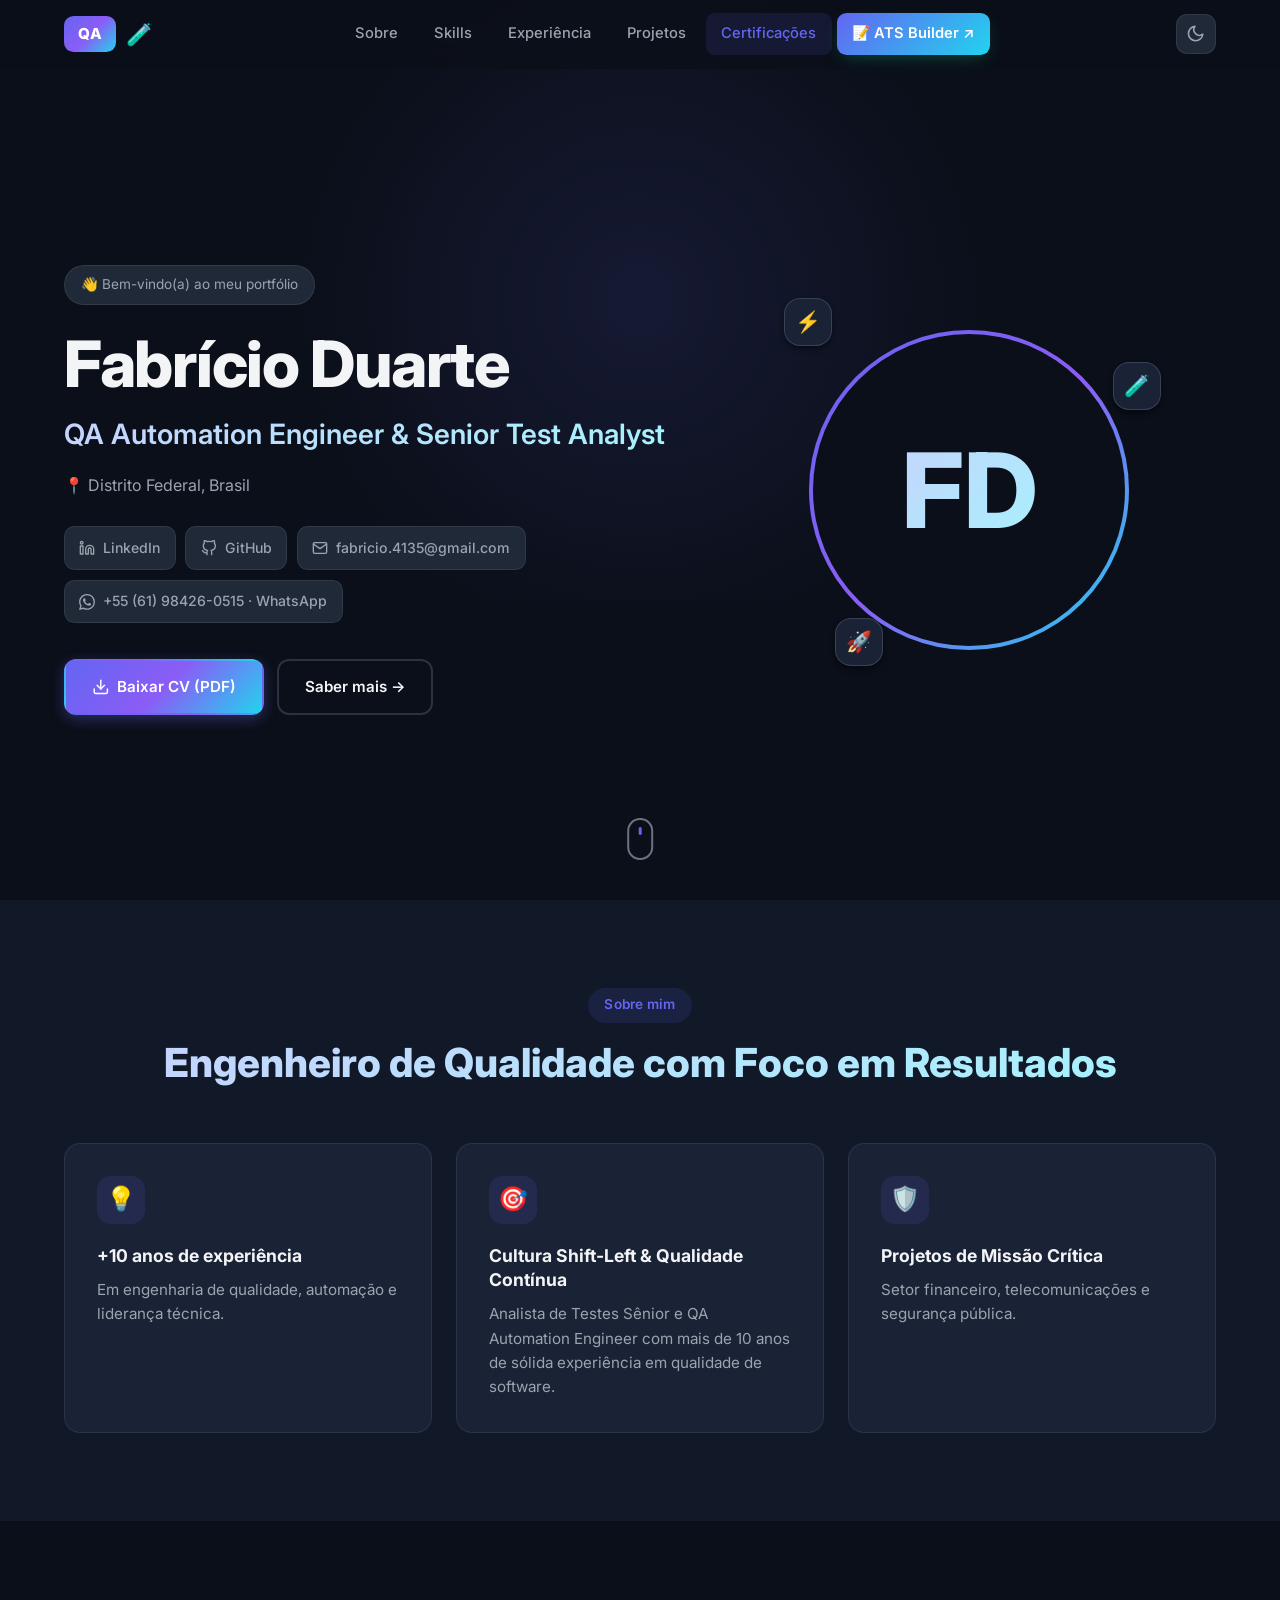
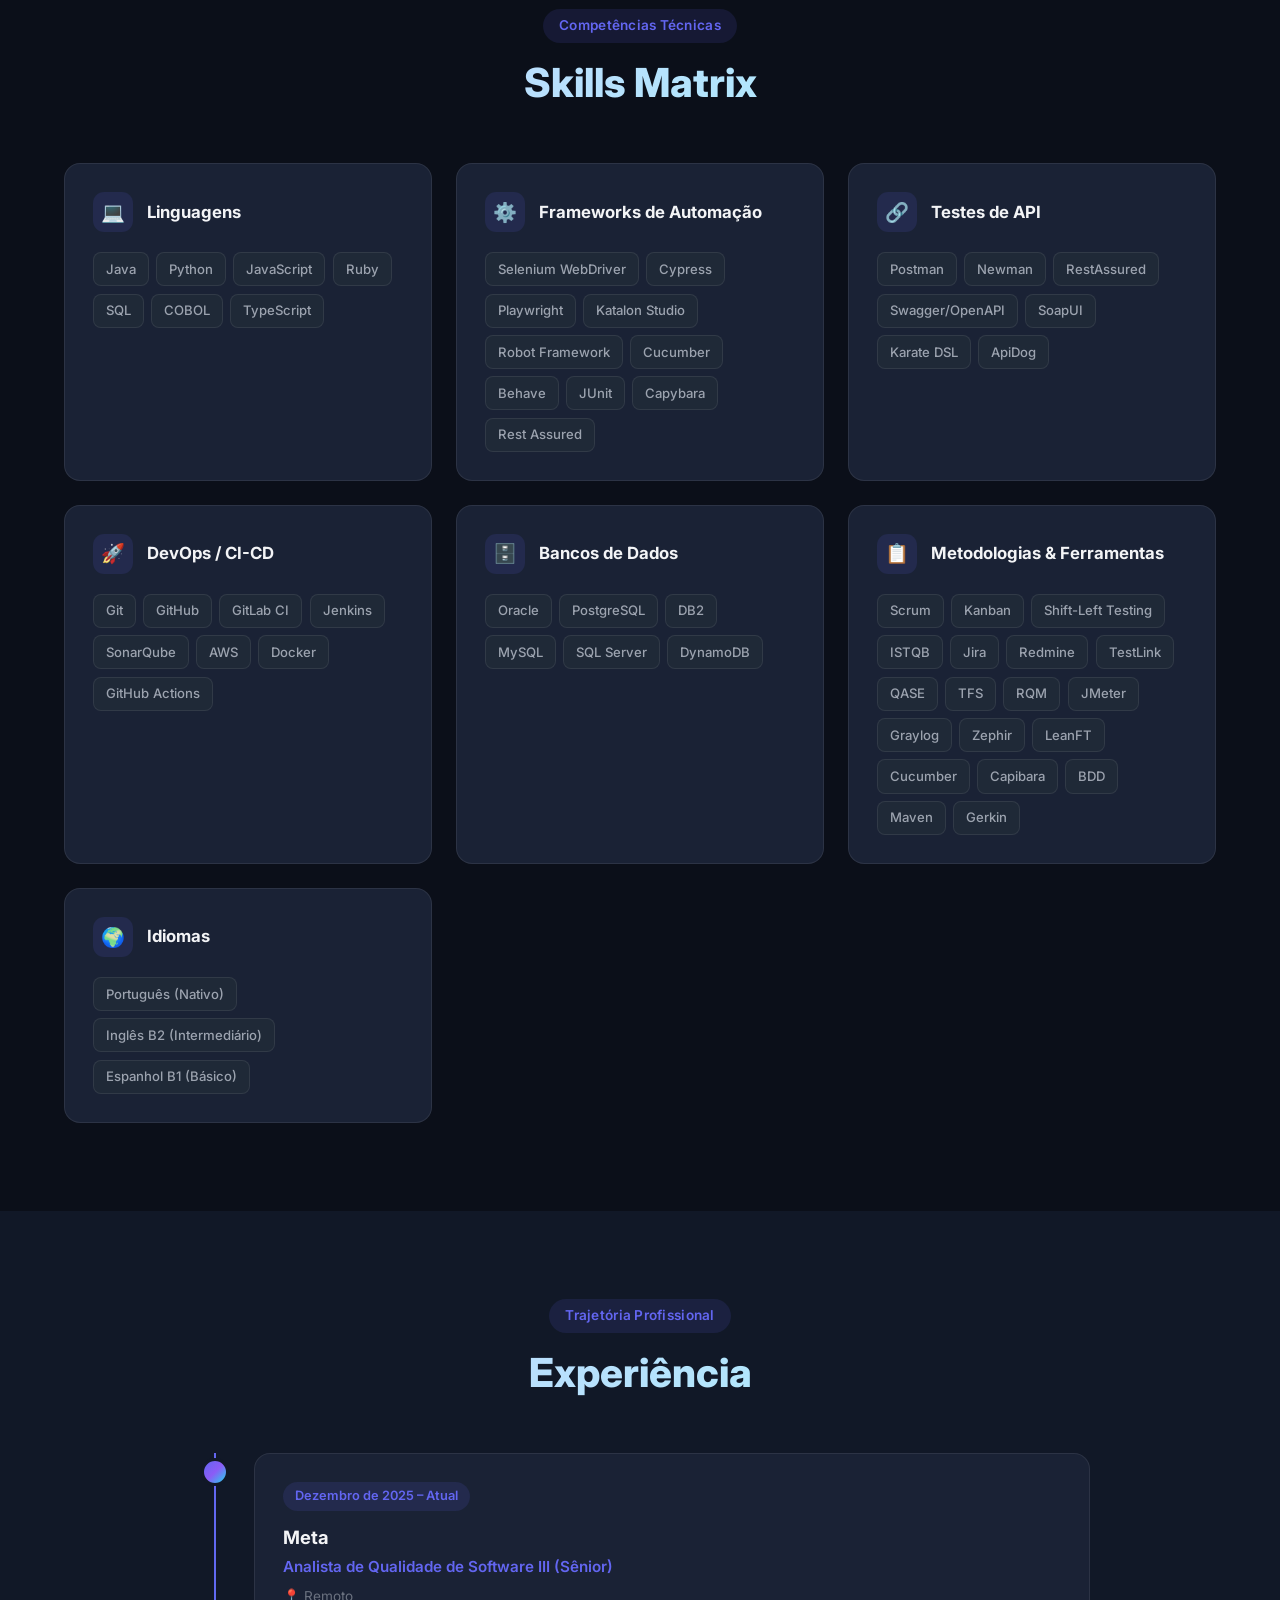
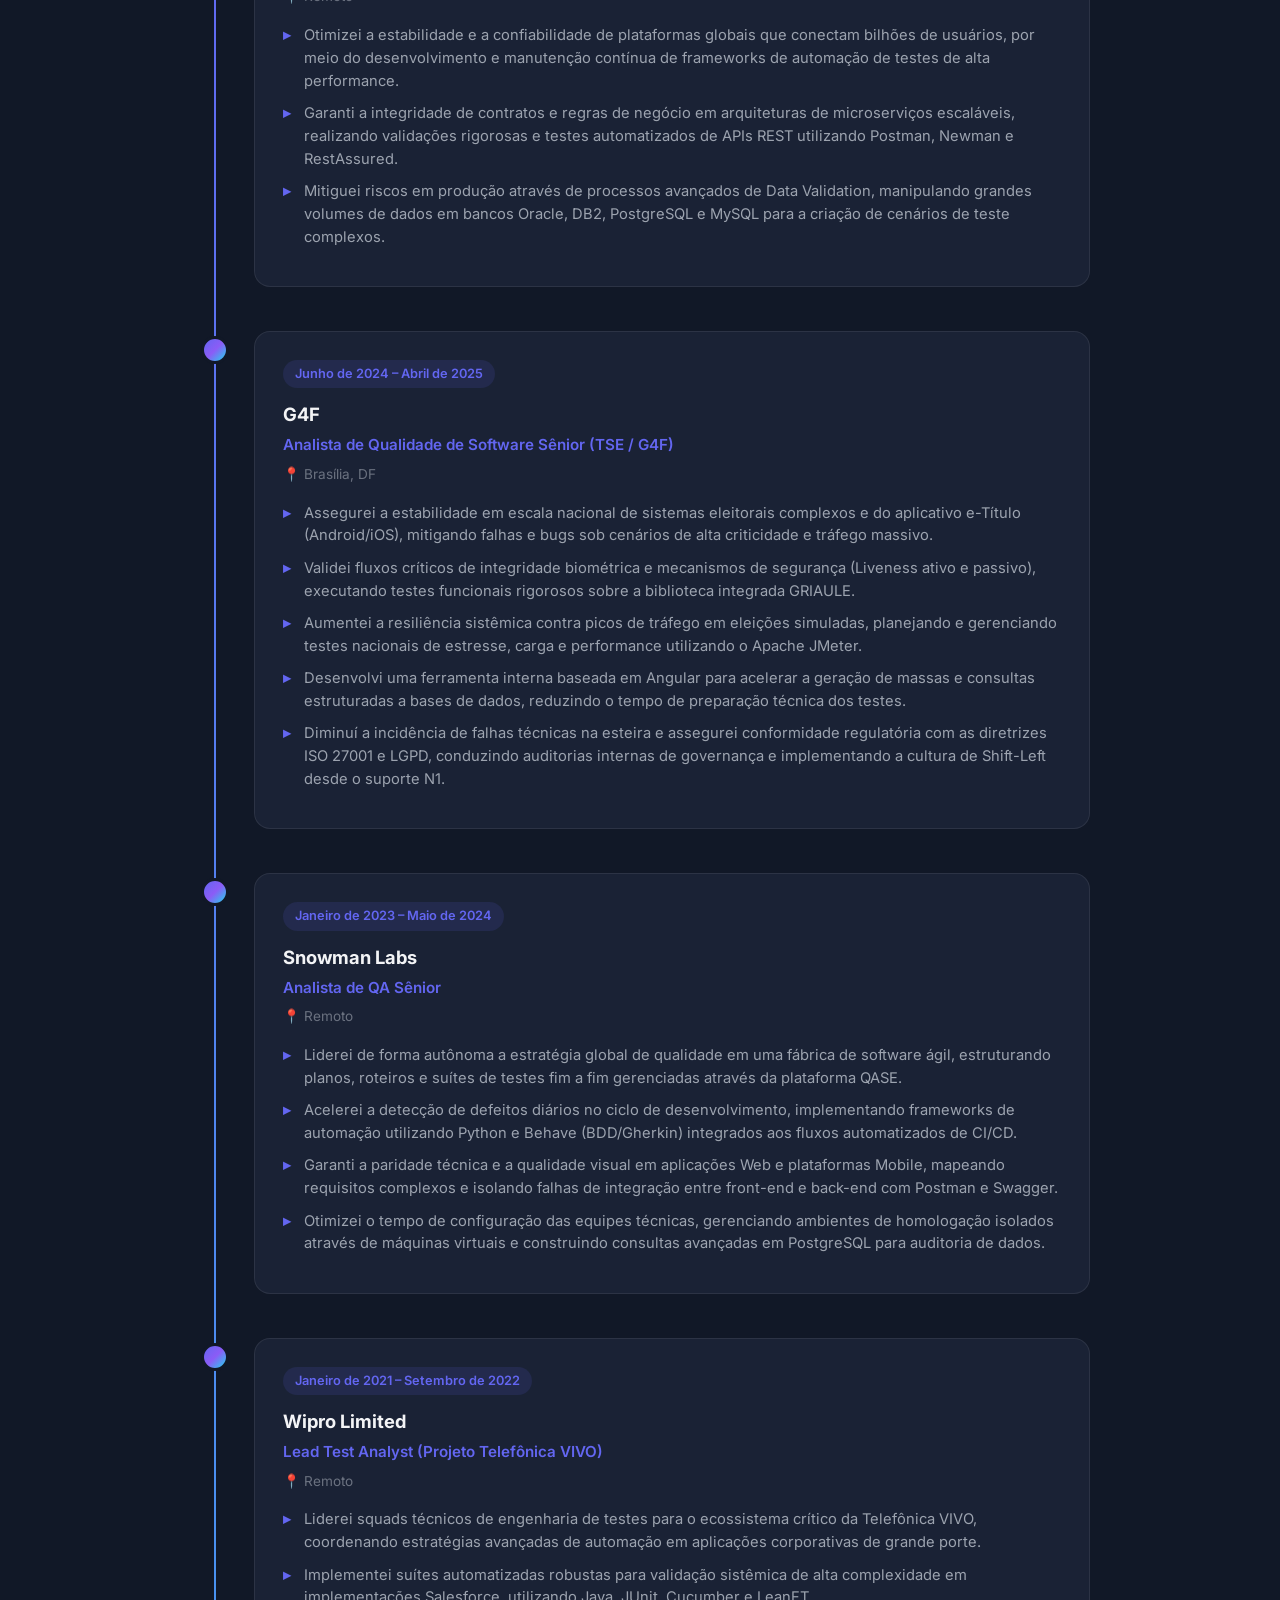
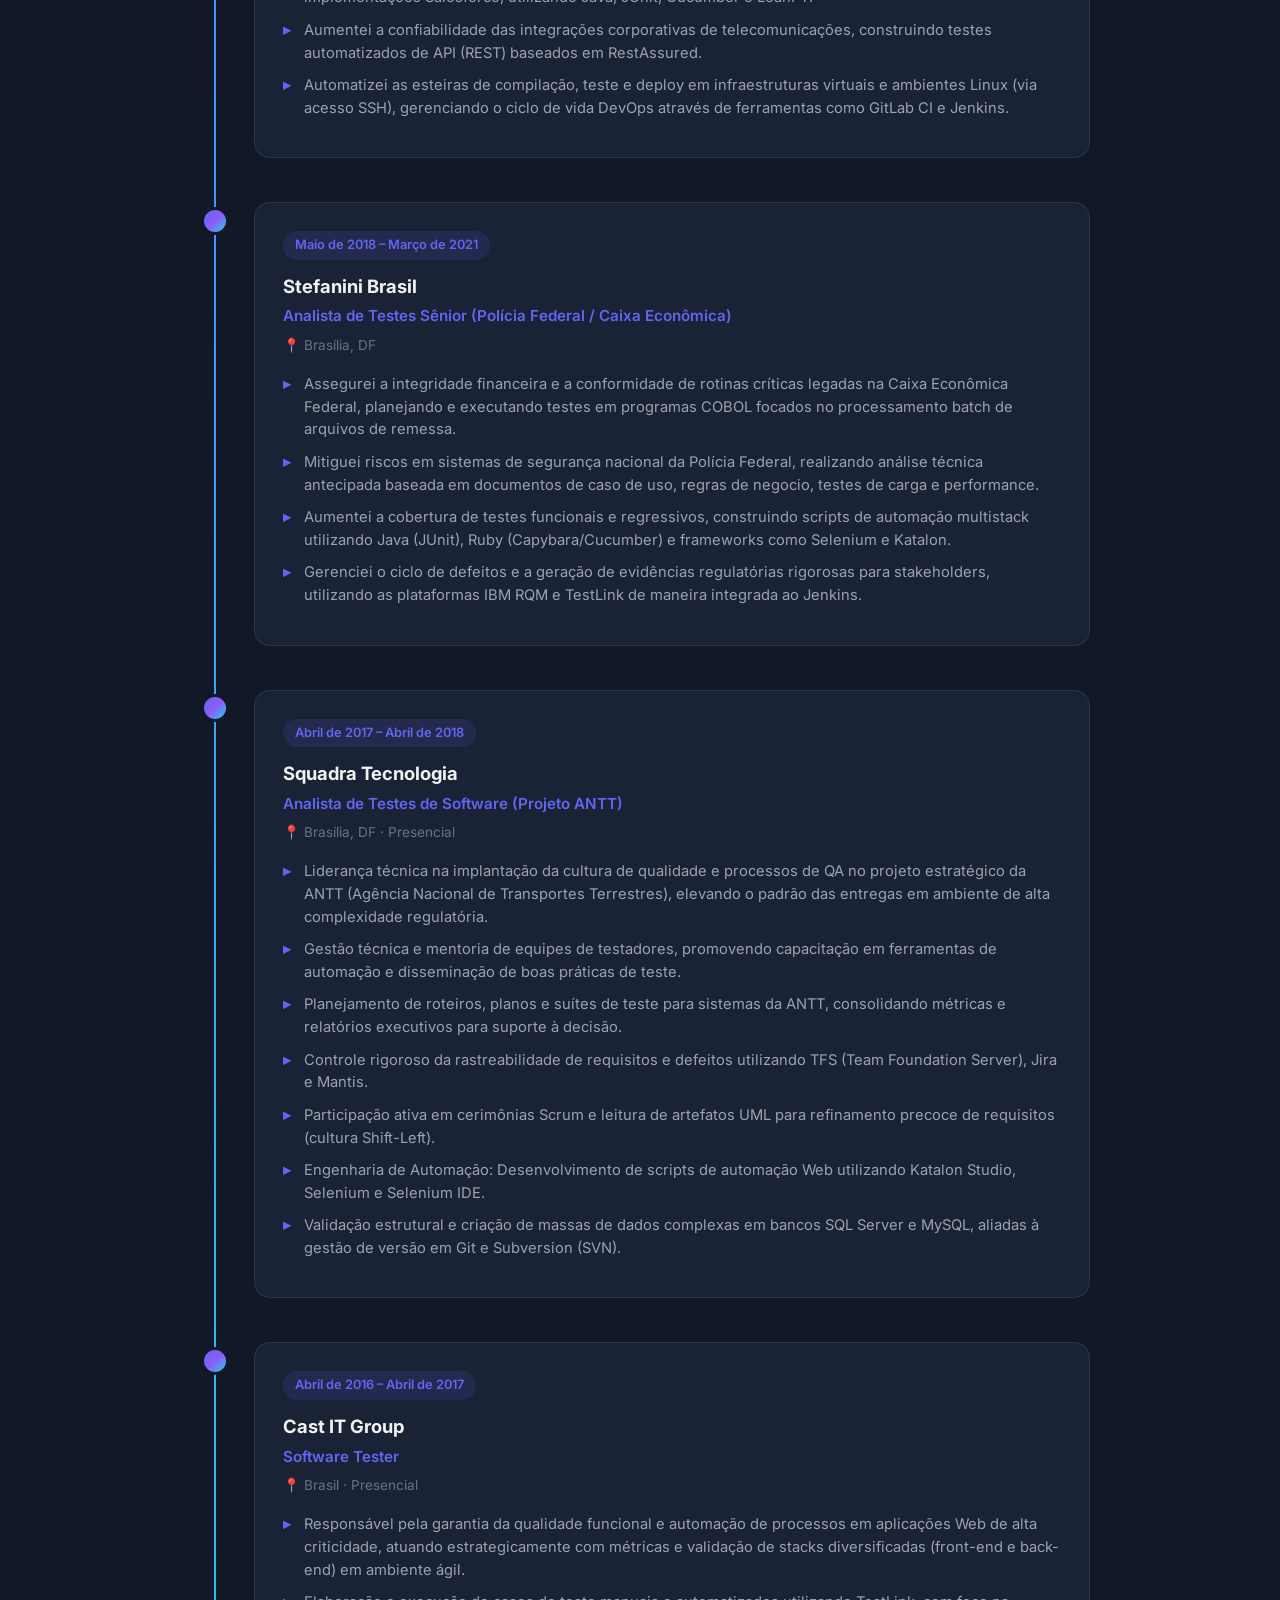
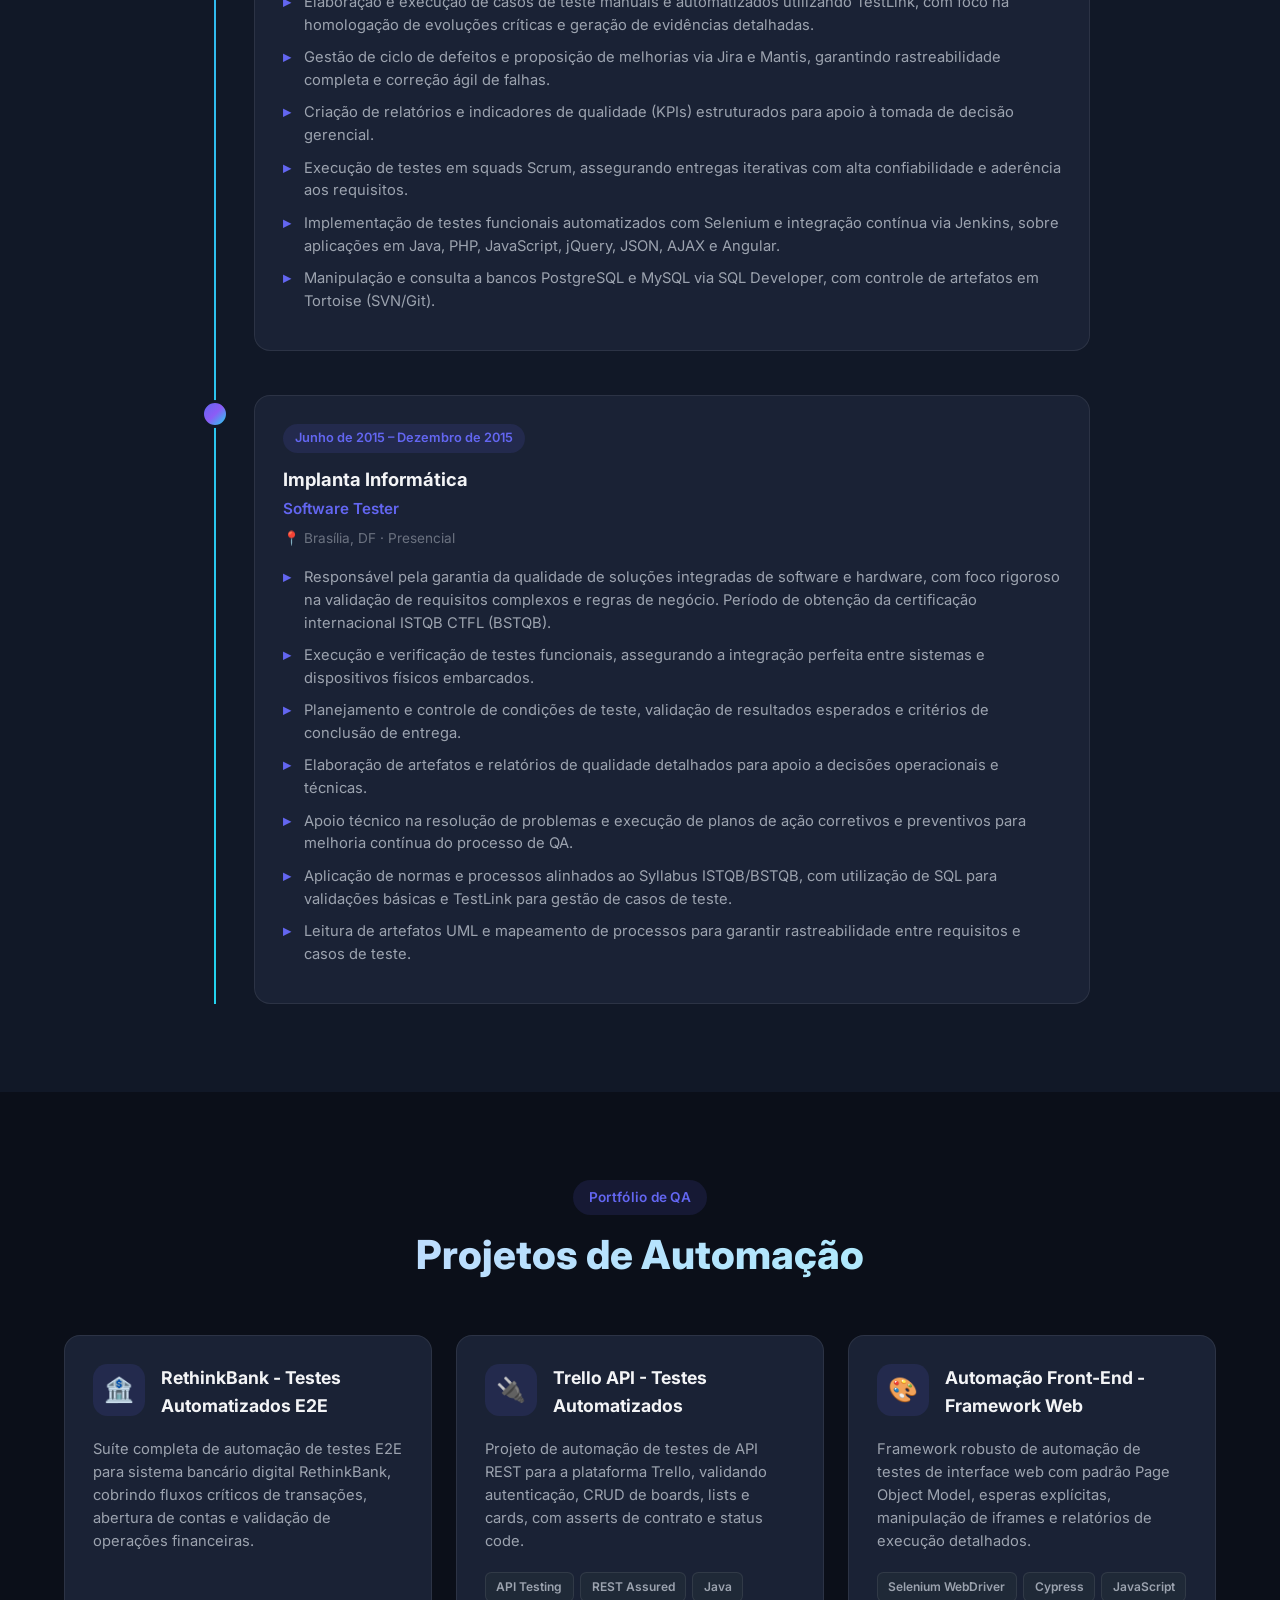
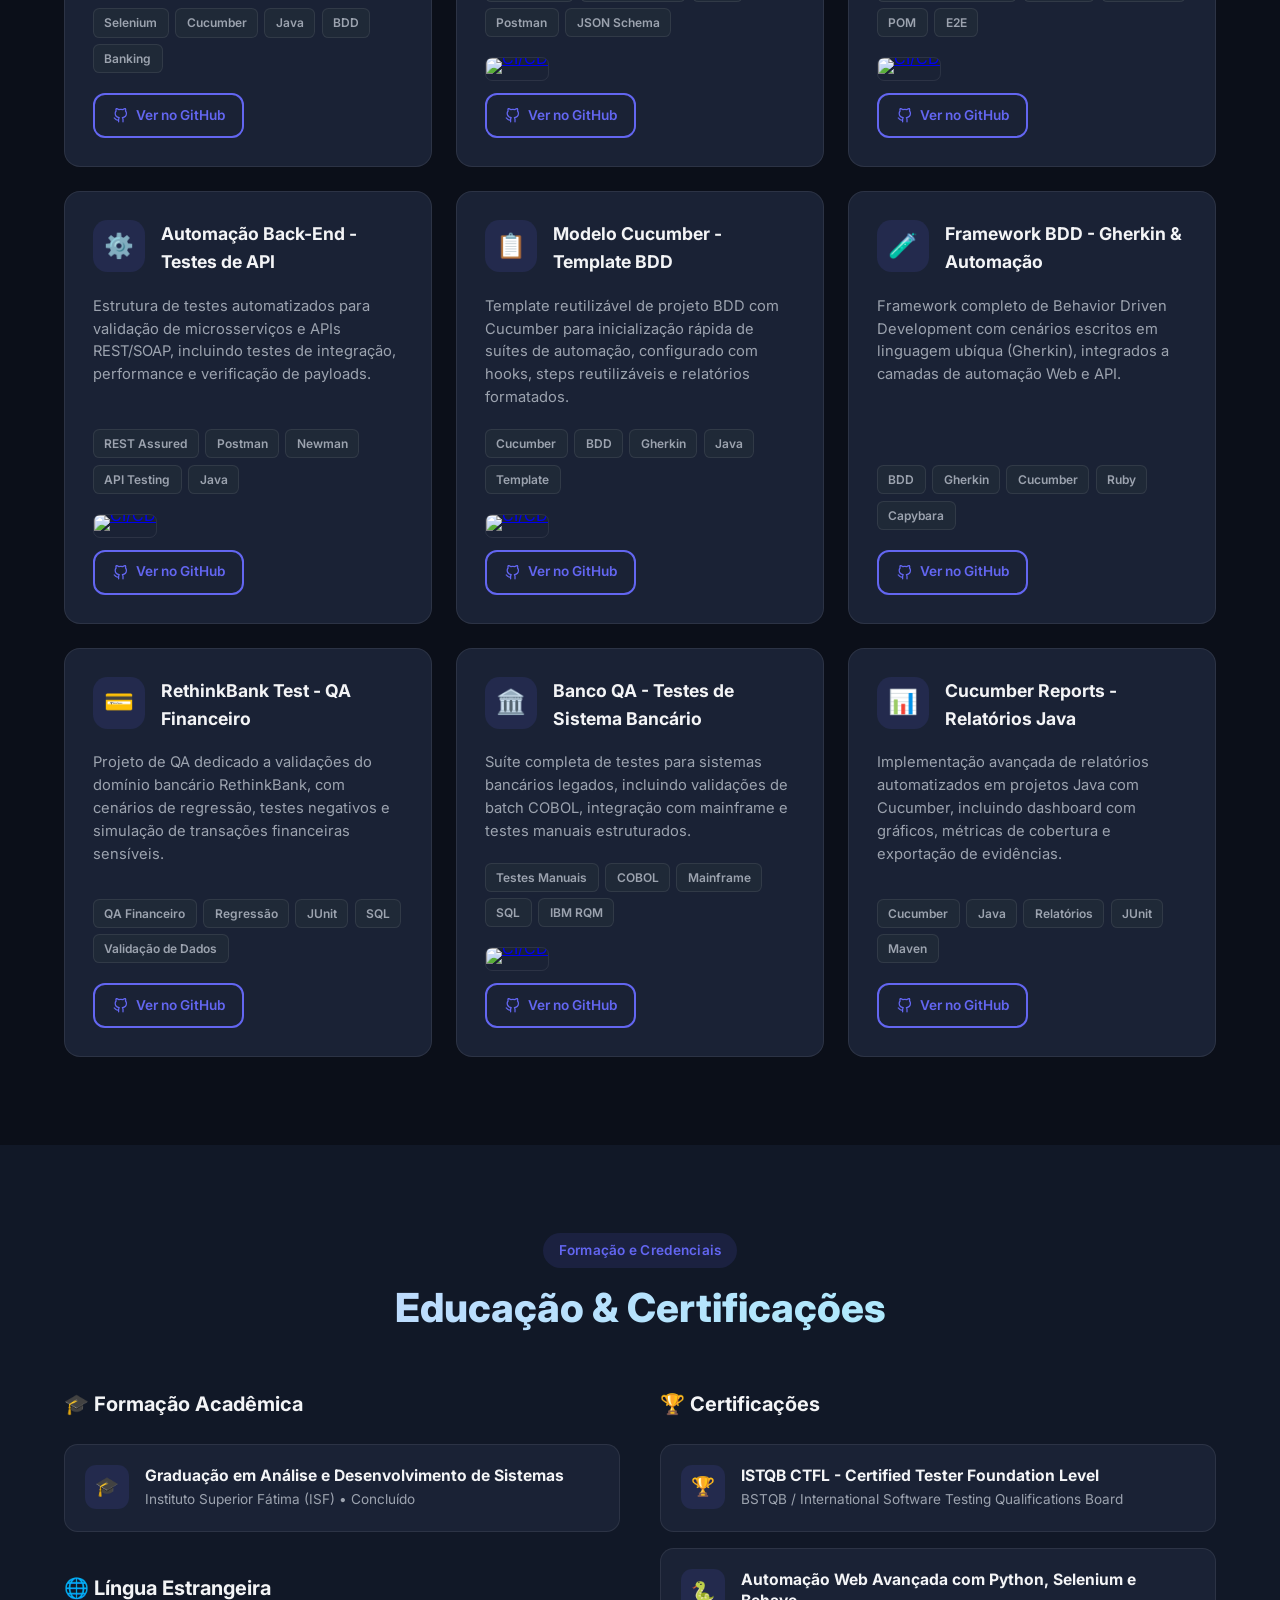
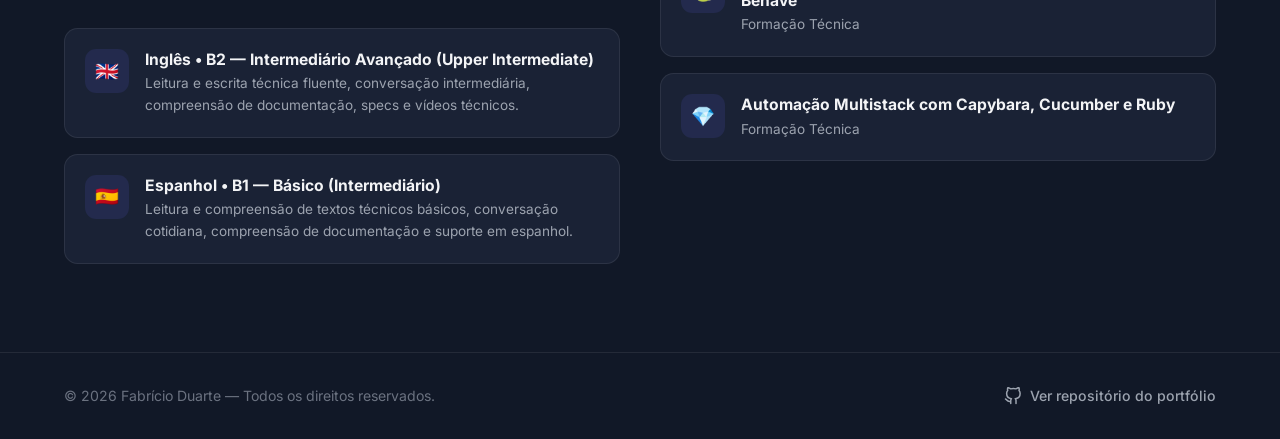
==== commit 4ac1c1ae: "chore: 10 ajustes de conteúdo e identidade visual 1) WhatsApp: icone verde no link +55 (61) 98426-05" ====
--- a/index.html
+++ b/index.html
@@ -20,7 +20,7 @@
   <meta name="twitter:description" content="+10 anos de experiência em QA, automação de testes e qualidade de software." />
   <meta name="twitter:image" content="https://bioadsl.github.io/resume/assets/og-image.png" />
 
-  <link rel="icon" type="image/svg+xml" href="data:image/svg+xml,<svg xmlns='http://www.w3.org/2000/svg' viewBox='0 0 100 100'><rect width='100' height='100' rx='20' fill='%236366f1'/><text x='50' y='68' font-size='55' text-anchor='middle' font-family='Arial,sans-serif' font-weight='bold' fill='white'>Q</text></svg>" />
+  <link rel="icon" type="image/svg+xml" href="data:image/svg+xml,<svg xmlns='http://www.w3.org/2000/svg' viewBox='0 0 100 100'><rect width='100' height='100' rx='20' fill='%236366f1'/><text x='50' y='68' font-size='48' text-anchor='middle' font-family='Arial,sans-serif' font-weight='bold' fill='white'>QA</text></svg>" />
   <link rel="preconnect" href="https://fonts.googleapis.com" />
   <link rel="preconnect" href="https://fonts.gstatic.com" crossorigin />
   <link href="https://fonts.googleapis.com/css2?family=Inter:wght@300;400;500;600;700;800&display=swap" rel="stylesheet" />
@@ -33,8 +33,8 @@
   <header class="header">
     <nav class="nav container">
       <a href="#hero" class="nav__logo" aria-label="Ir para o início">
-        <span class="logo__icon">Q</span>
-        <span class="logo__text">FD</span>
+        <span class="logo__icon" style="width:3.25rem; font-size:0.95rem; letter-spacing:0.5px;">QA</span>
+        <span class="logo__text" style="font-size: 1.35rem;">🧪</span>
       </a>
       <ul class="nav__links" role="menubar">
         <li role="none"><a role="menuitem" href="#about" class="nav__link">Sobre</a></li>
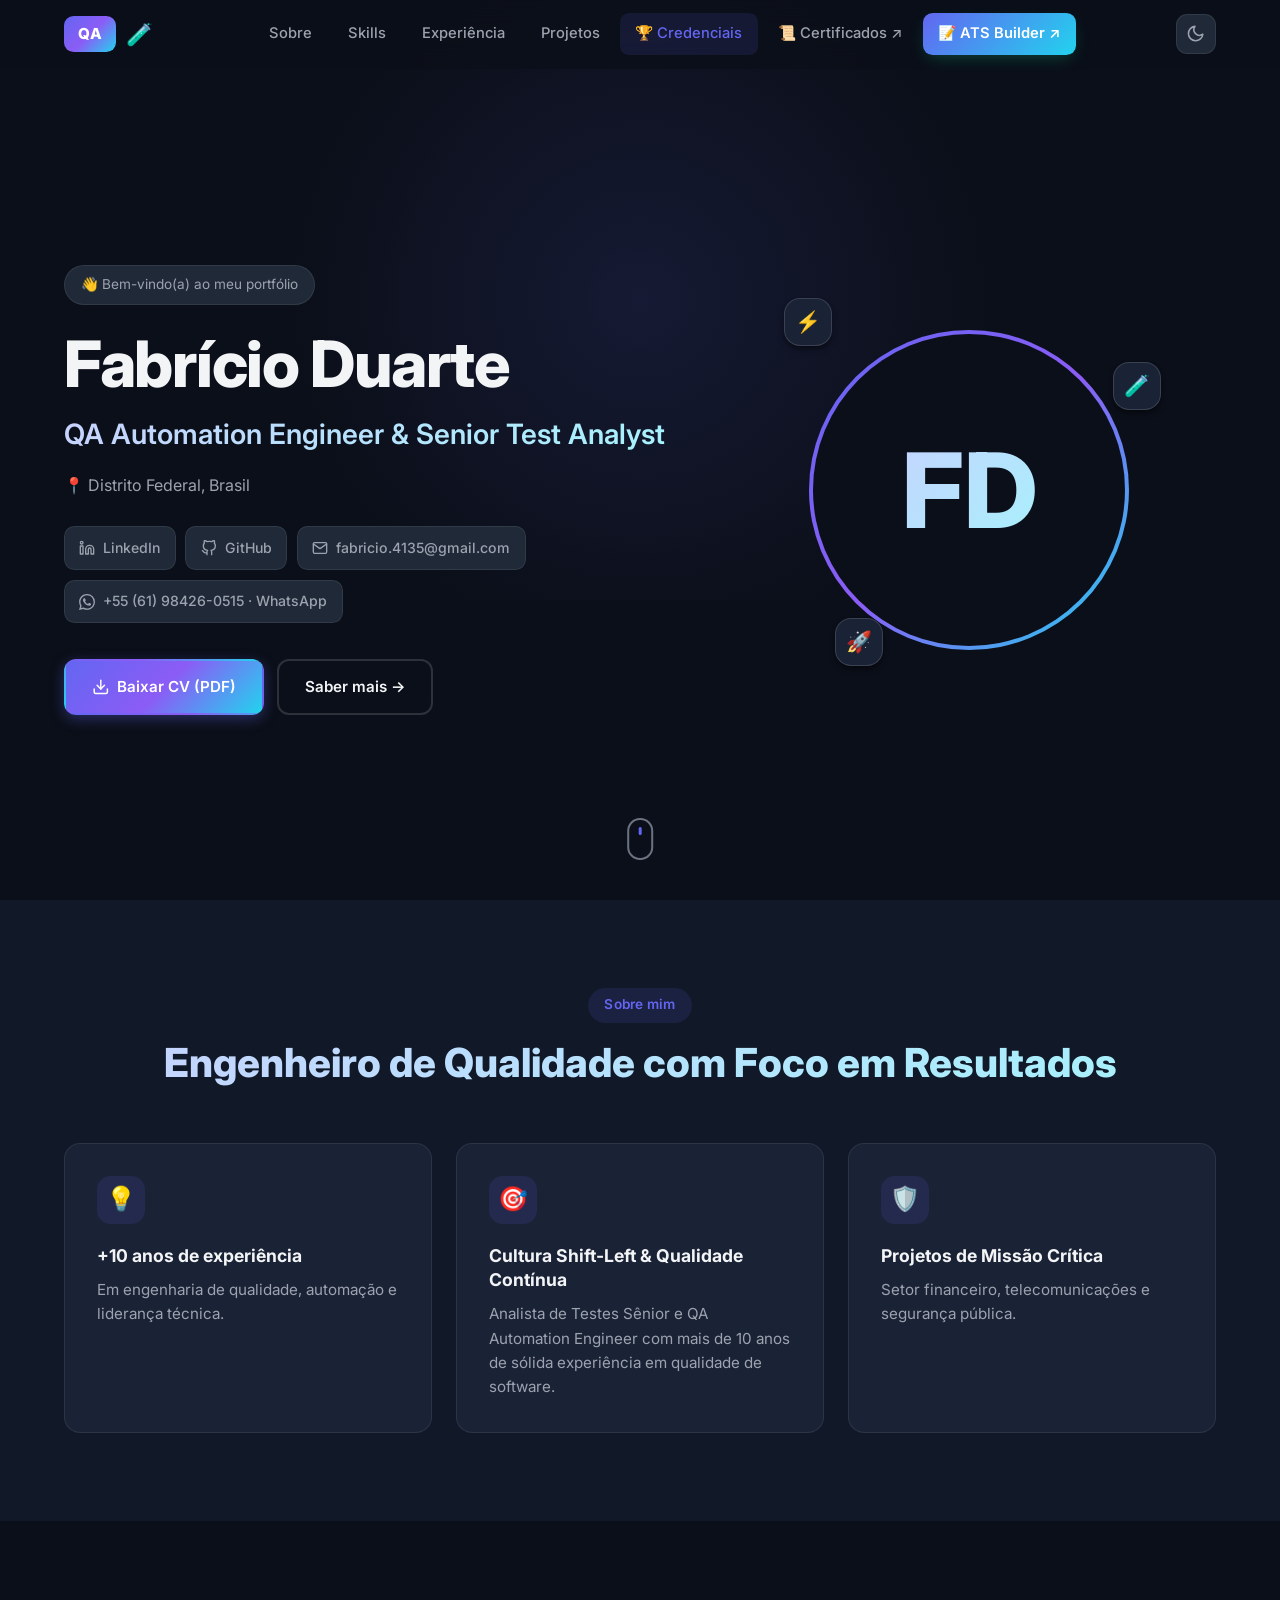
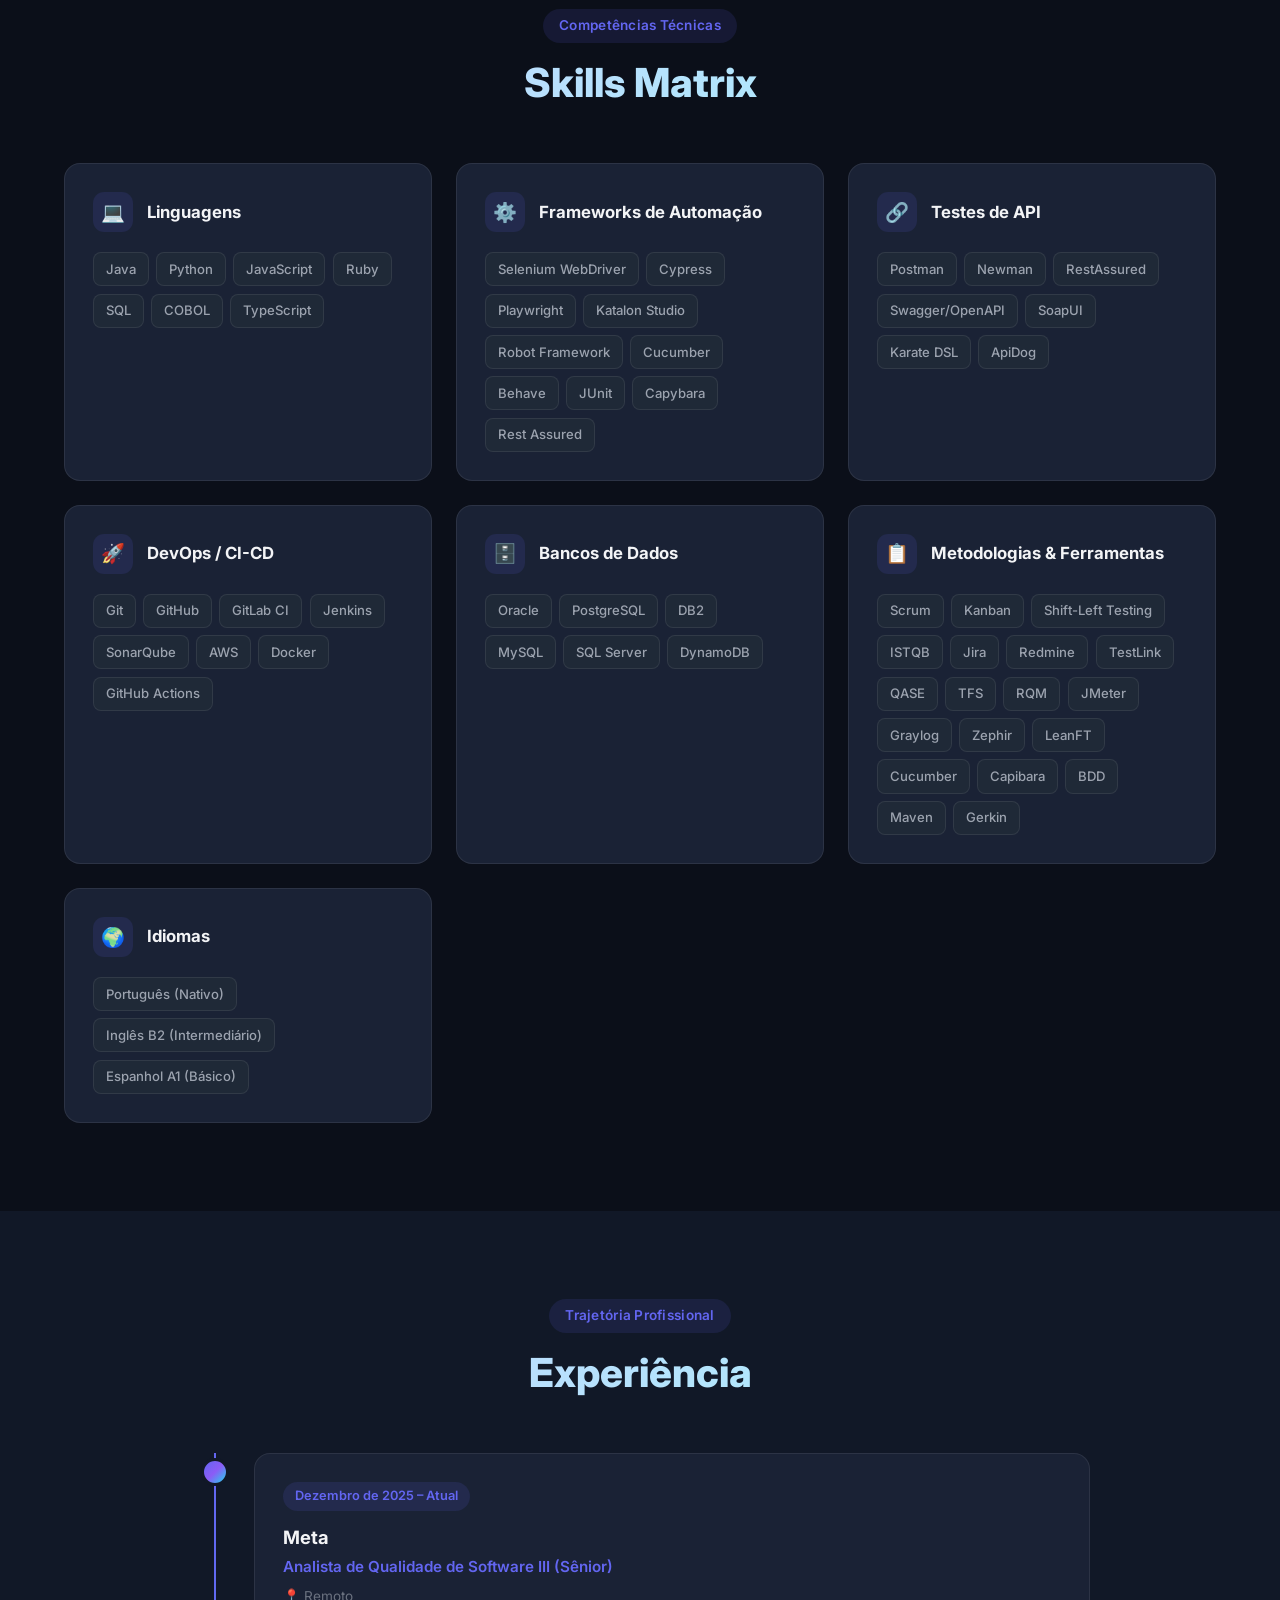
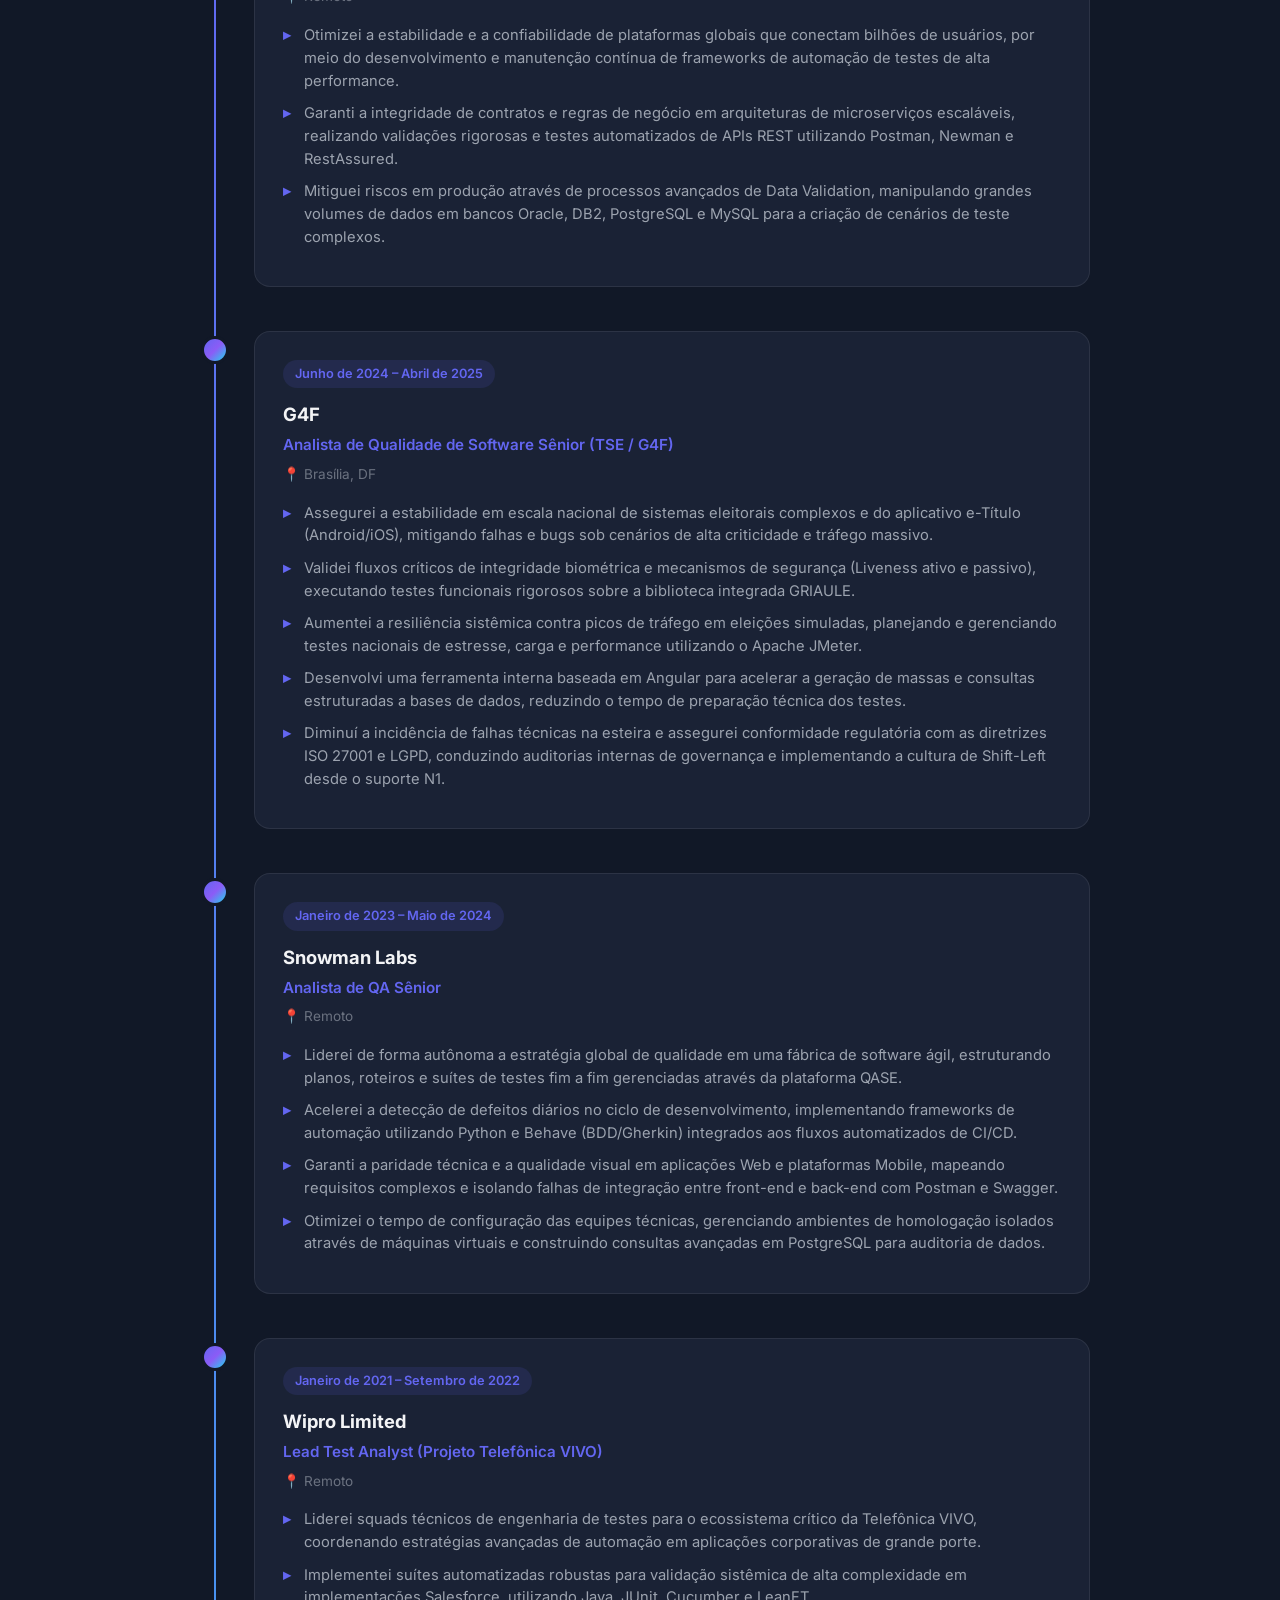
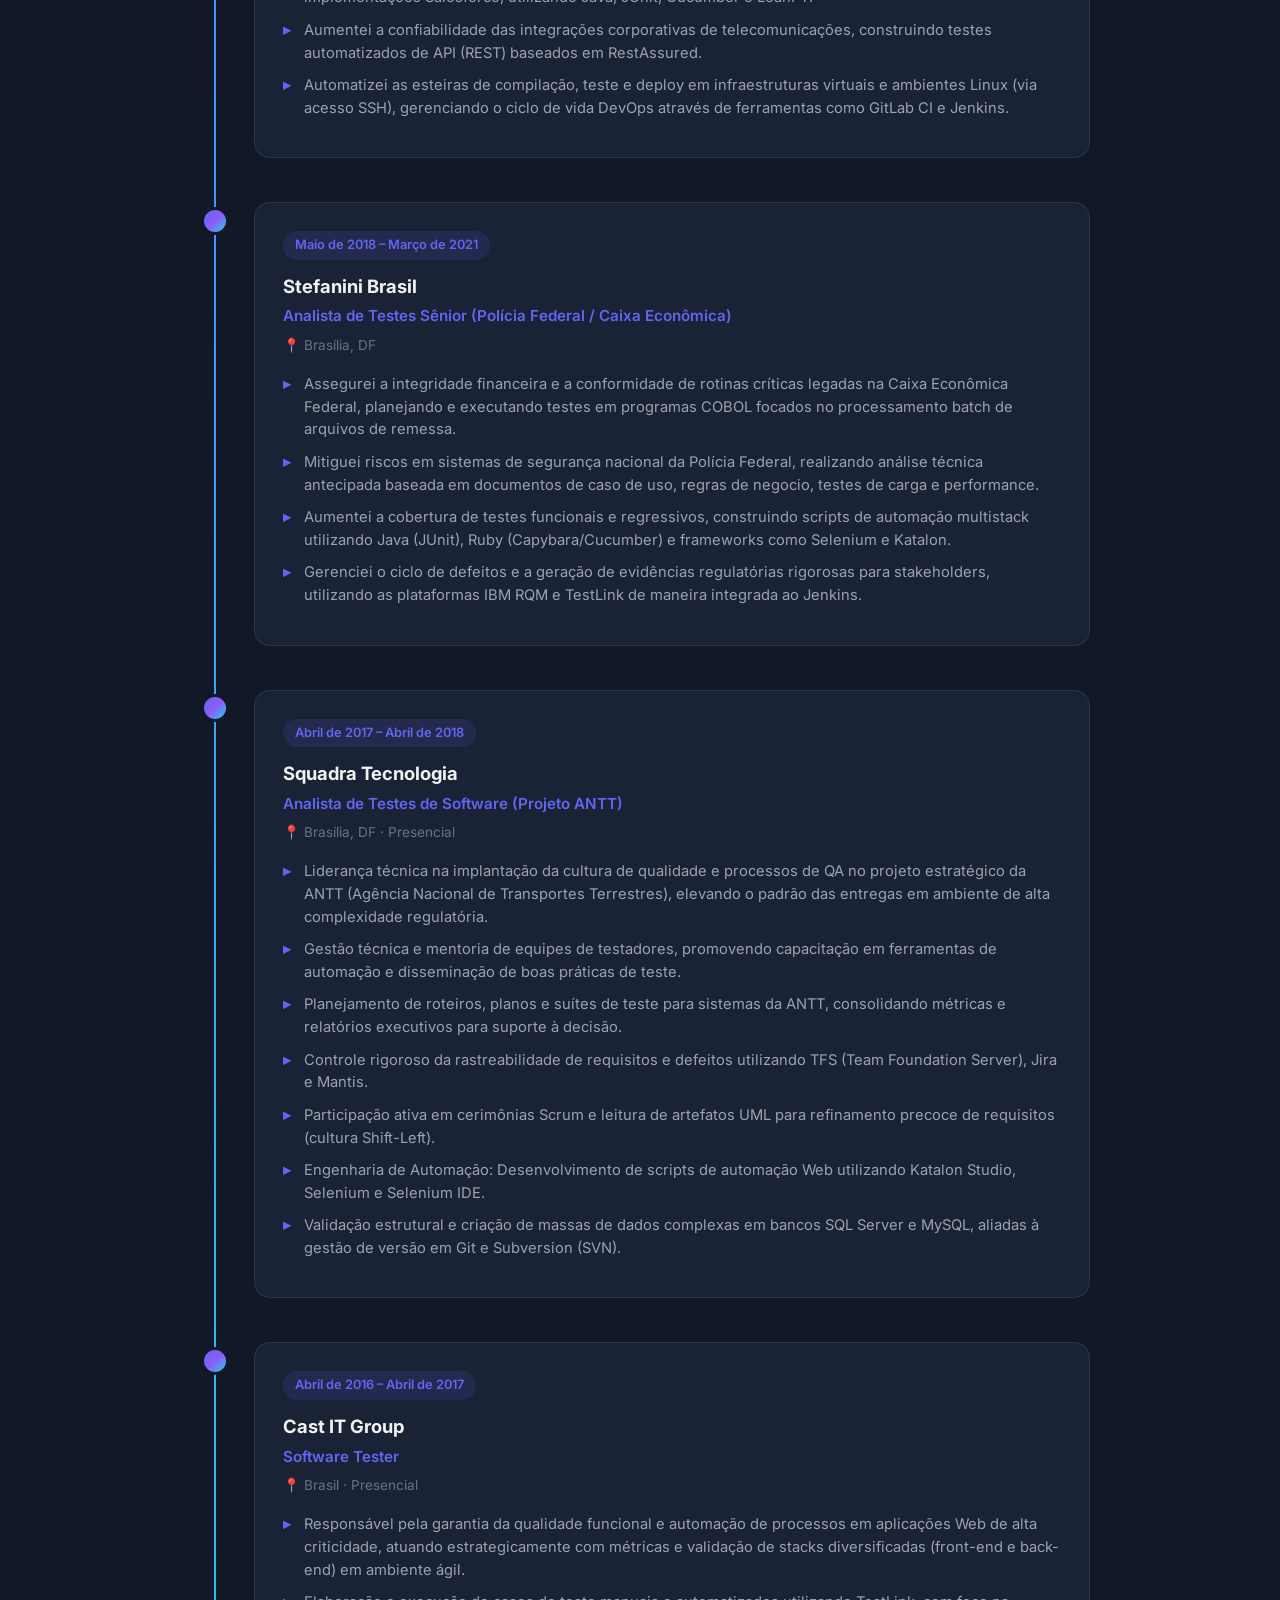
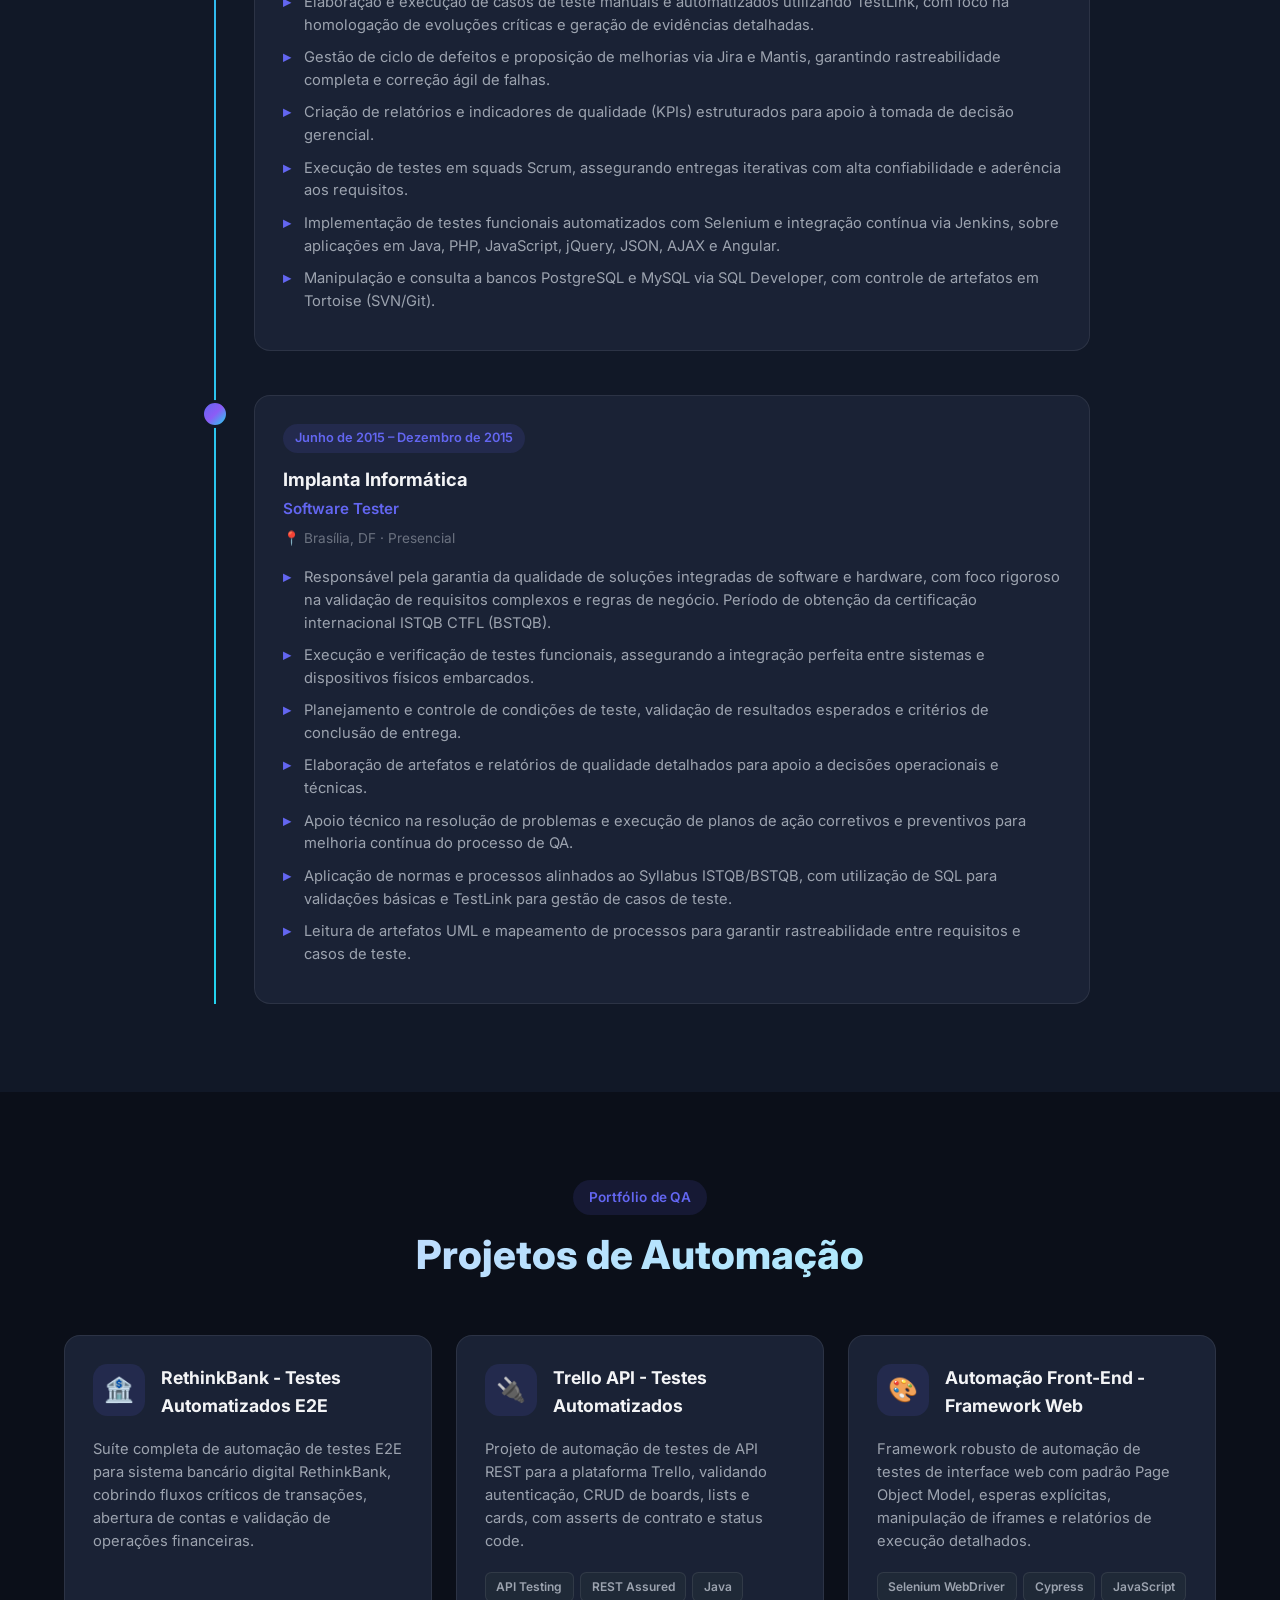
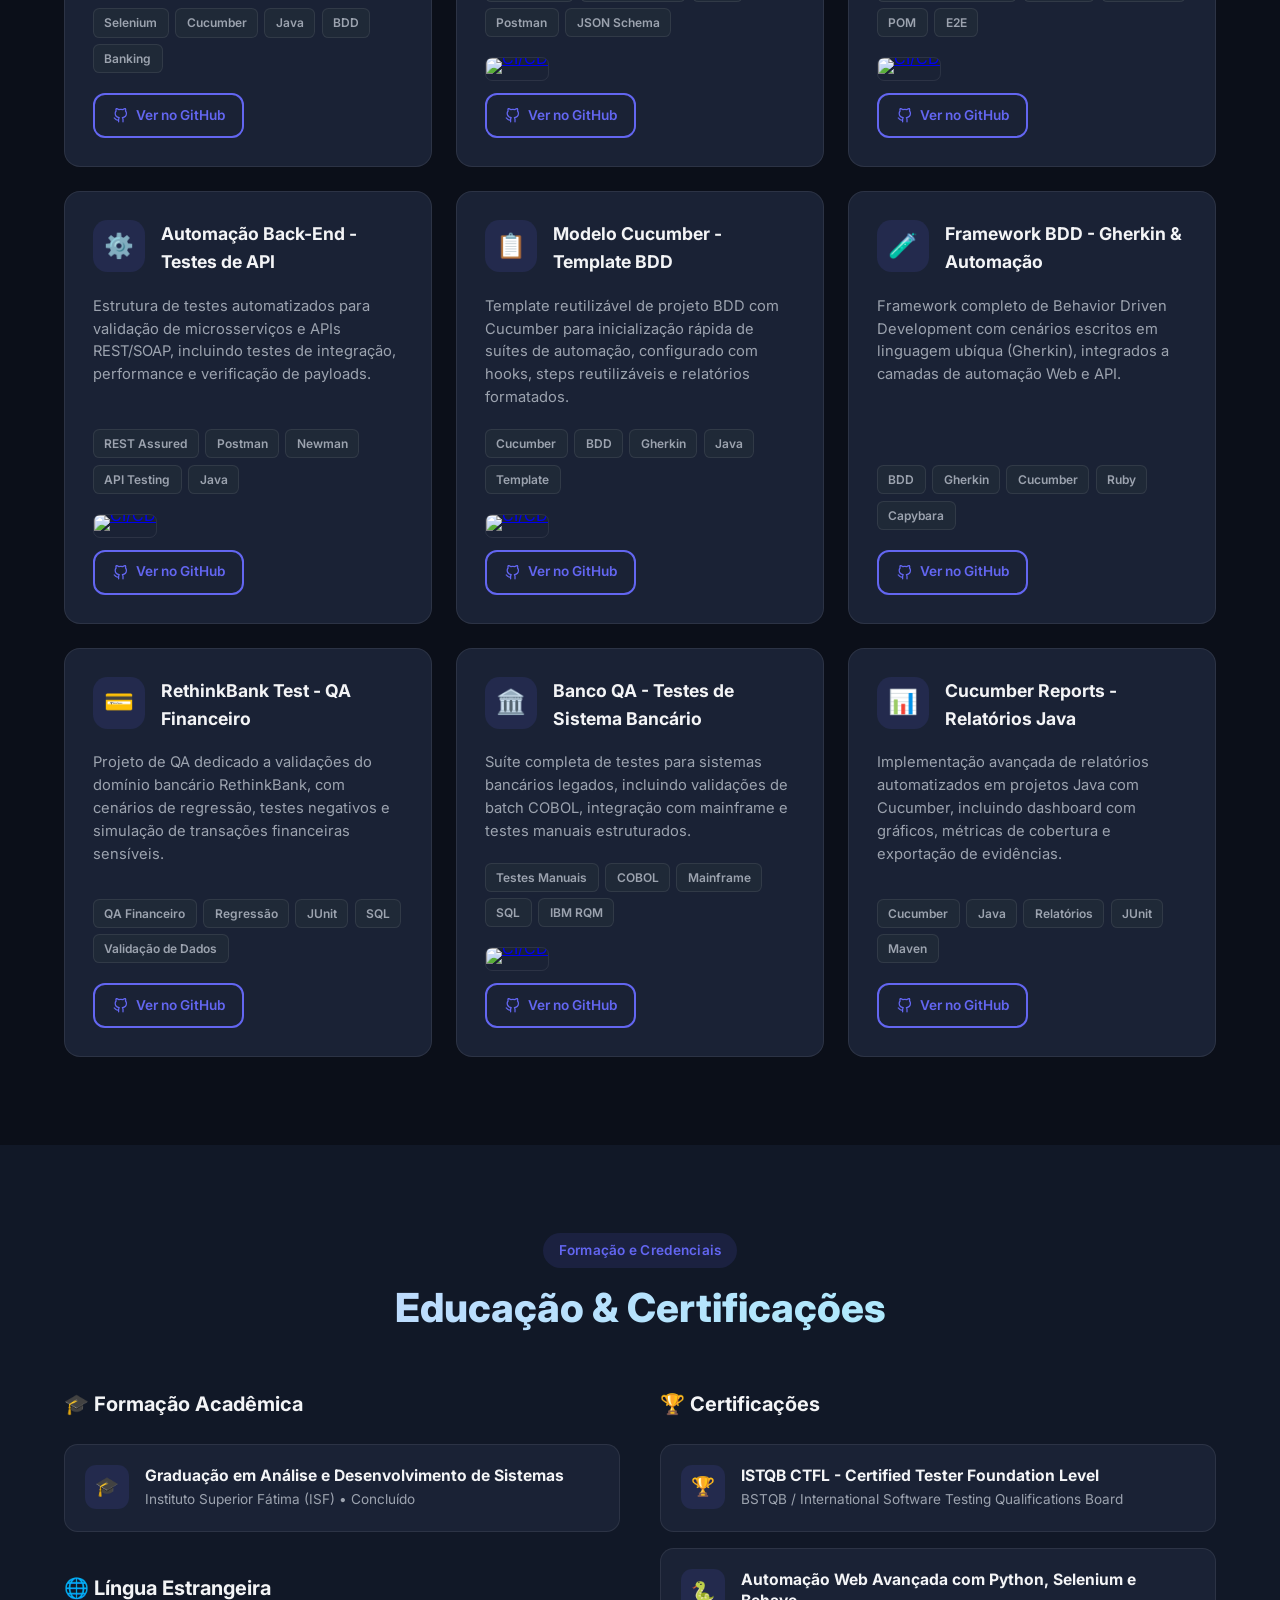
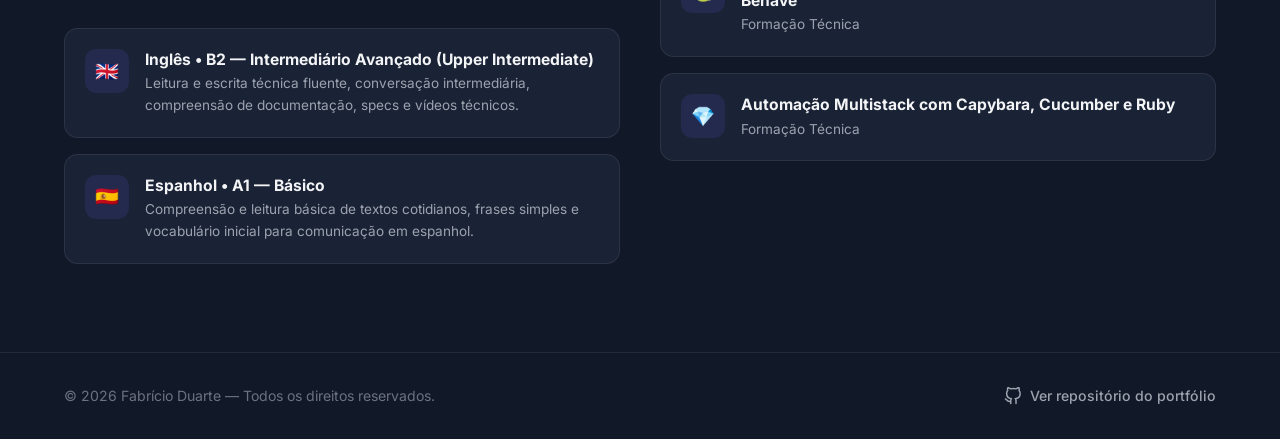
==== commit f6704886: "feat: Certificados Digitais (galeria com preview + download em lote) Implementa galeria completa em " ====
--- a/index.html
+++ b/index.html
@@ -41,7 +41,8 @@
         <li role="none"><a role="menuitem" href="#skills" class="nav__link">Skills</a></li>
         <li role="none"><a role="menuitem" href="#experience" class="nav__link">Experiência</a></li>
         <li role="none"><a role="menuitem" href="#projects" class="nav__link">Projetos</a></li>
-        <li role="none"><a role="menuitem" href="#certs" class="nav__link">Certificações</a></li>
+        <li role="none"><a role="menuitem" href="#certs" class="nav__link">🏆 Credenciais</a></li>
+        <li role="none"><a role="menuitem" href="./certificados_digitais/" target="_blank" rel="noopener noreferrer" class="nav__link">📜 Certificados ↗</a></li>
         <li role="none"><a role="menuitem" href="https://bioadsl.github.io/ats-builder/" target="_blank" rel="noopener noreferrer" class="nav__link nav__link--cta">📝 ATS Builder ↗</a></li>
       </ul>
       <div class="nav__actions">
